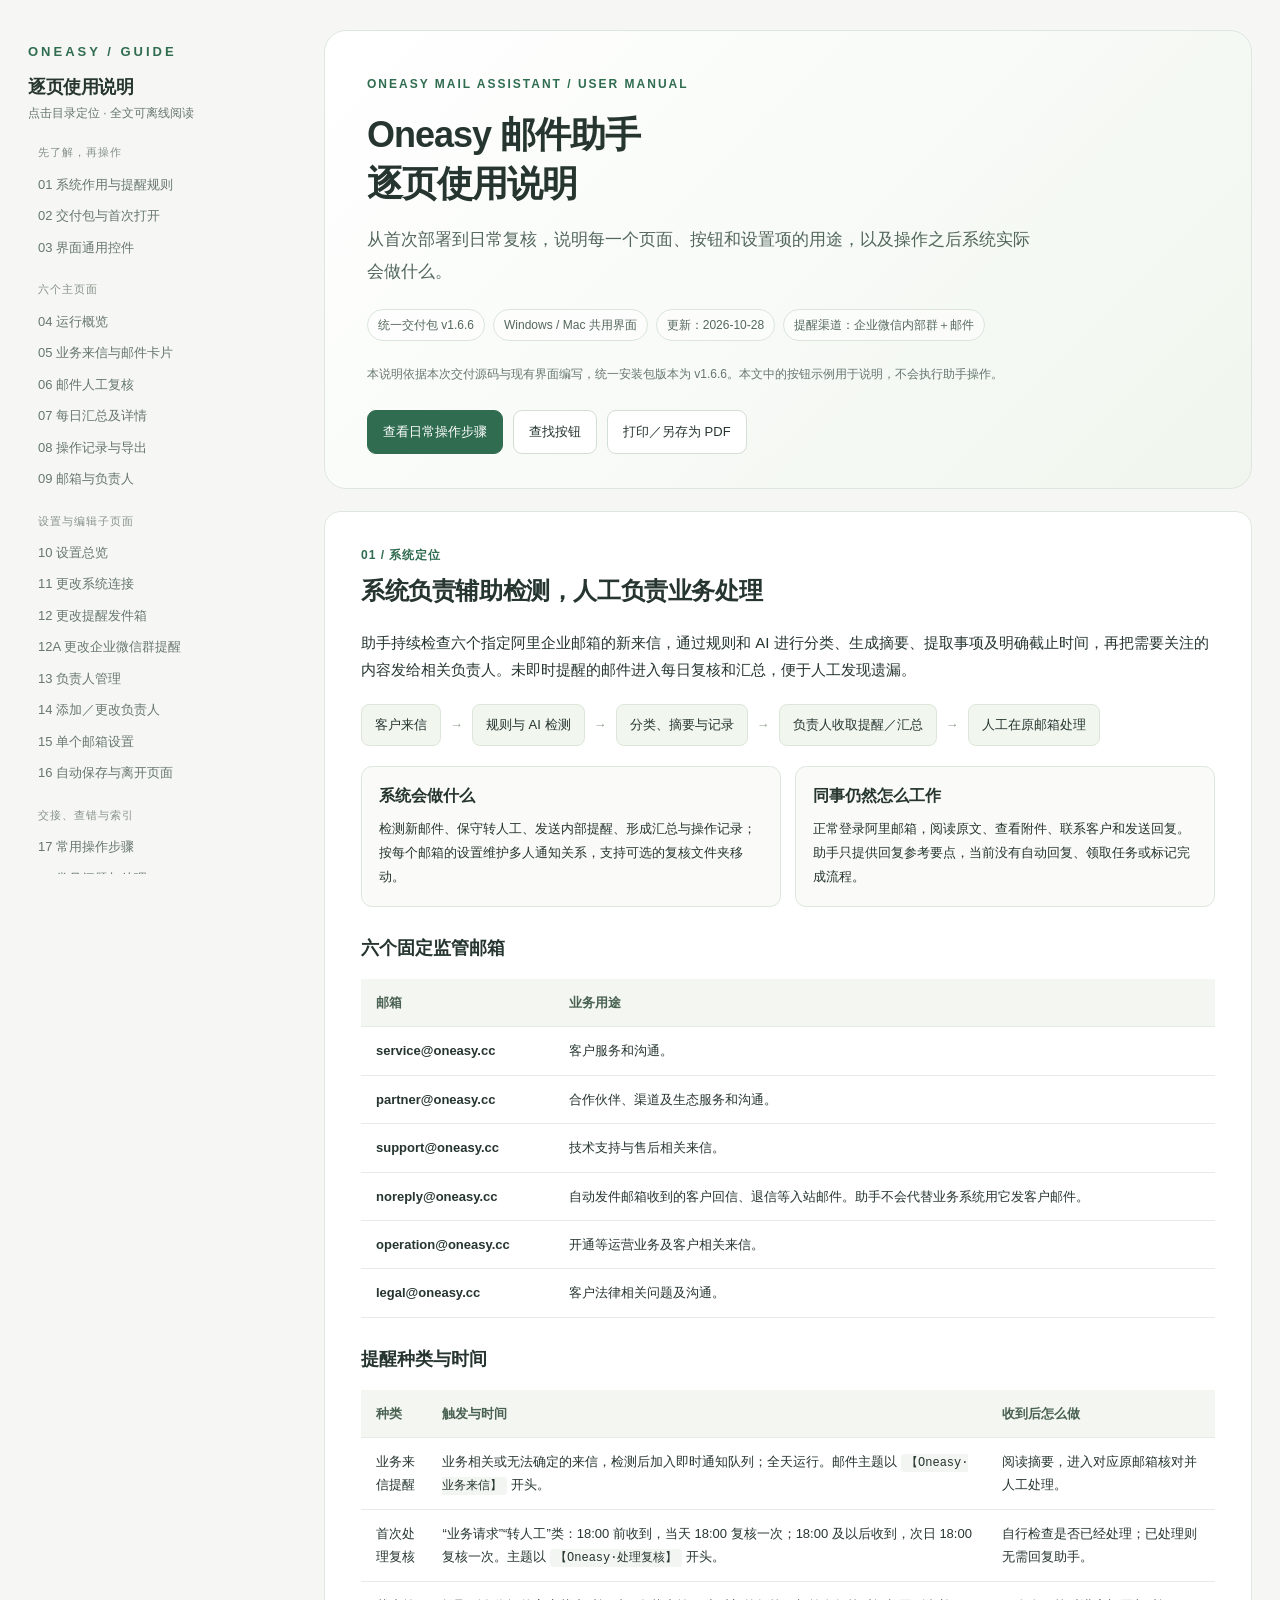
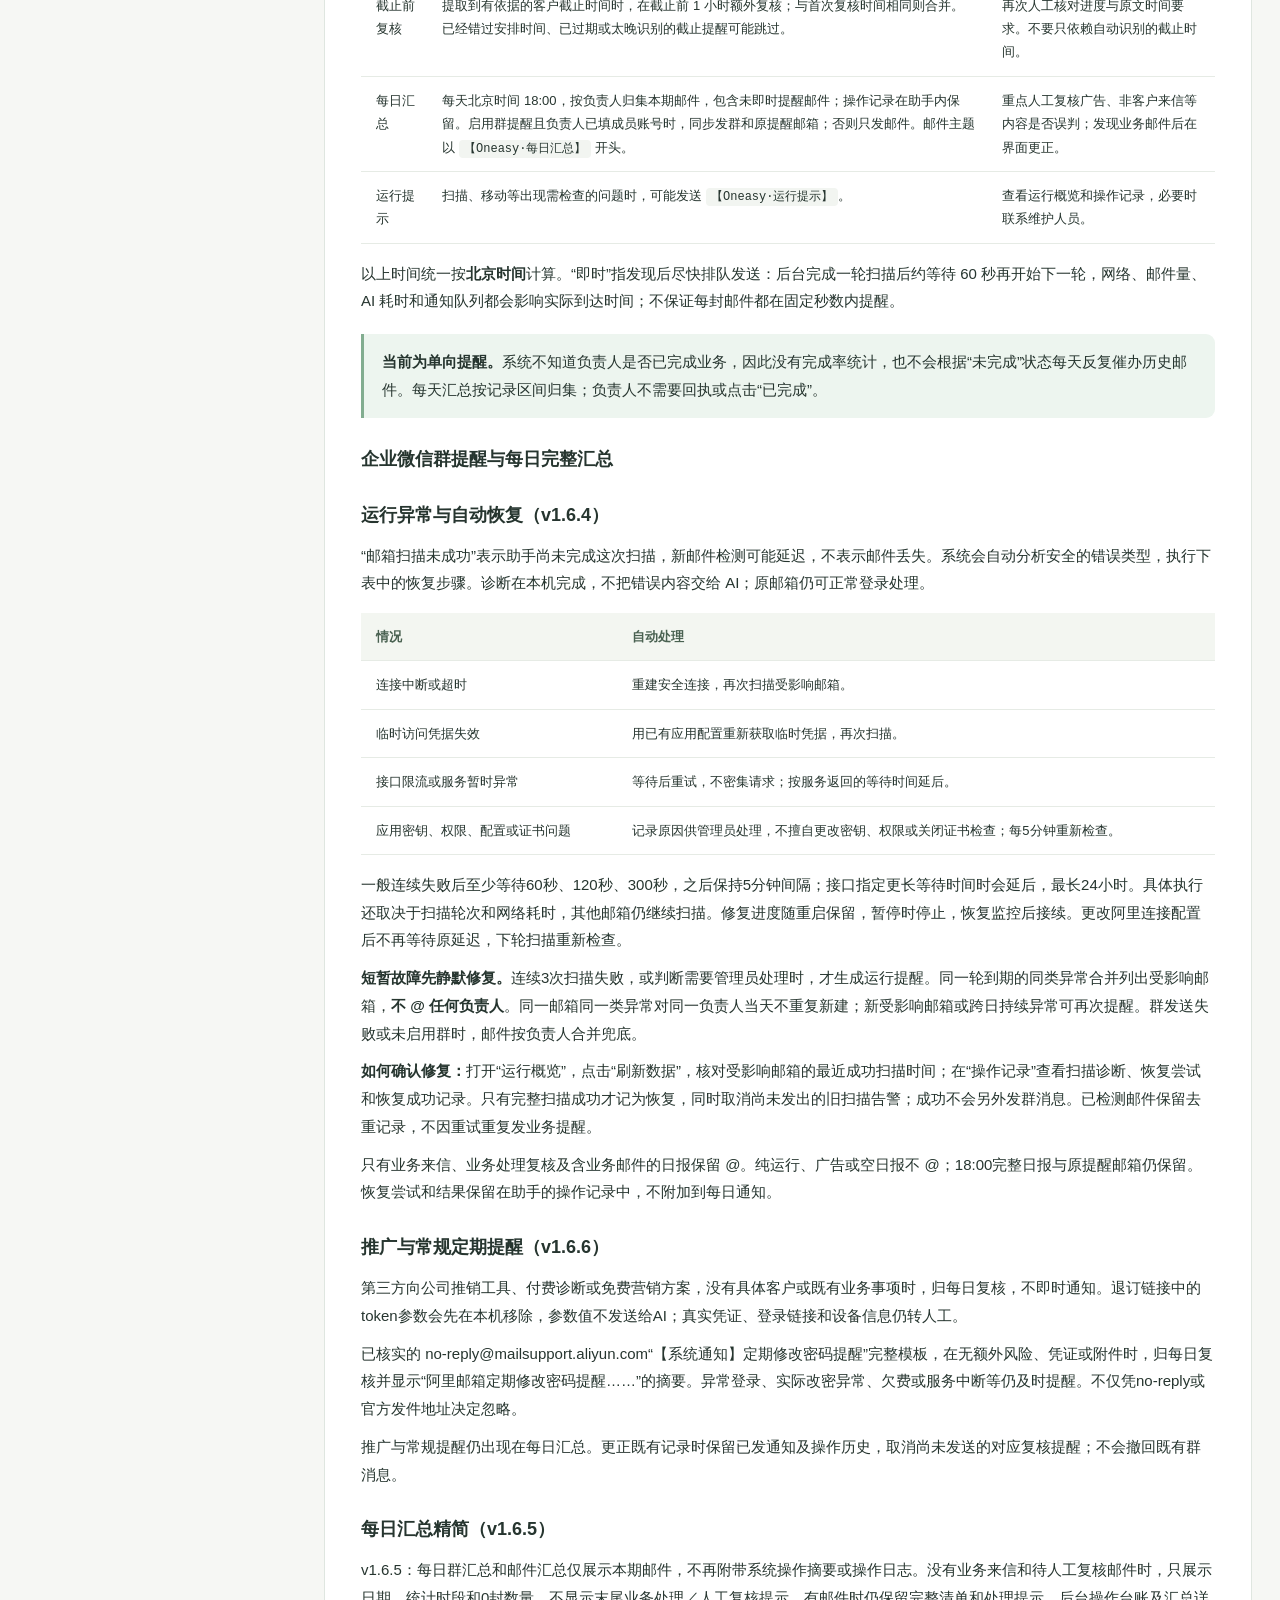
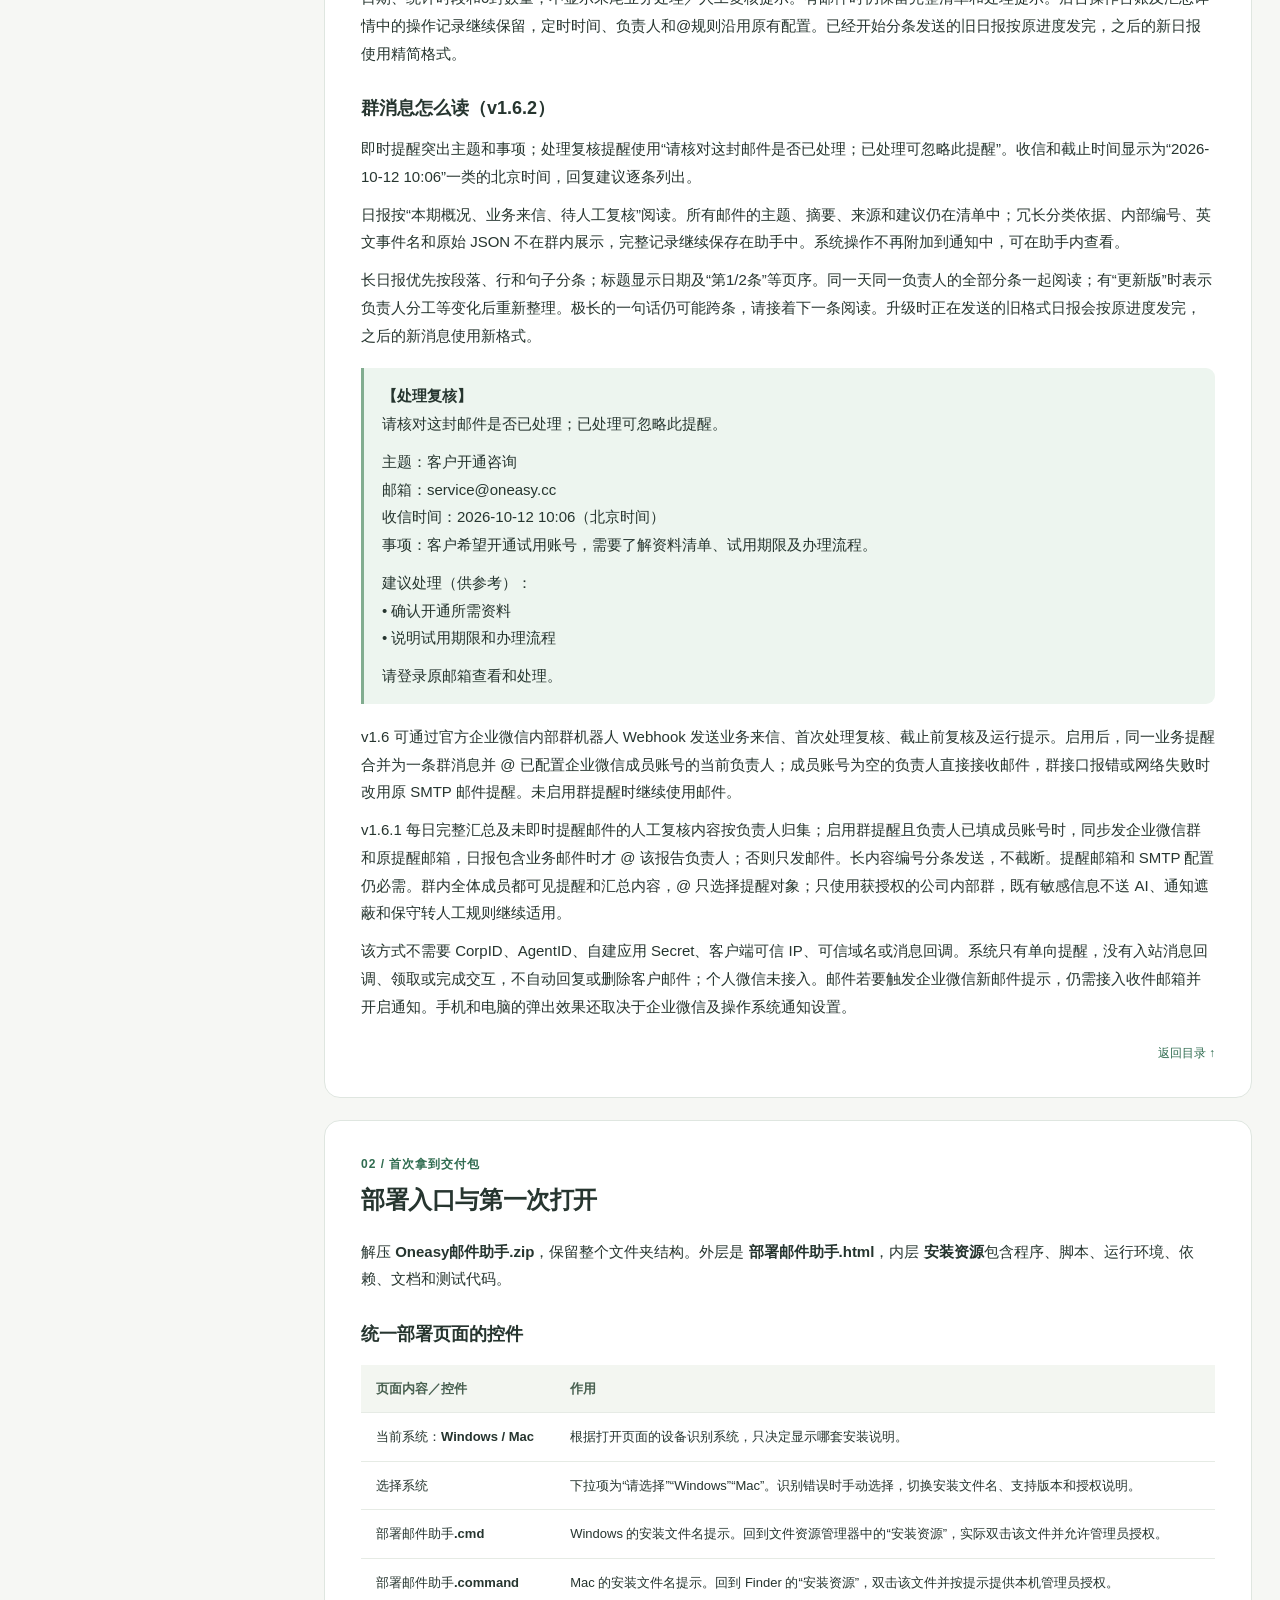
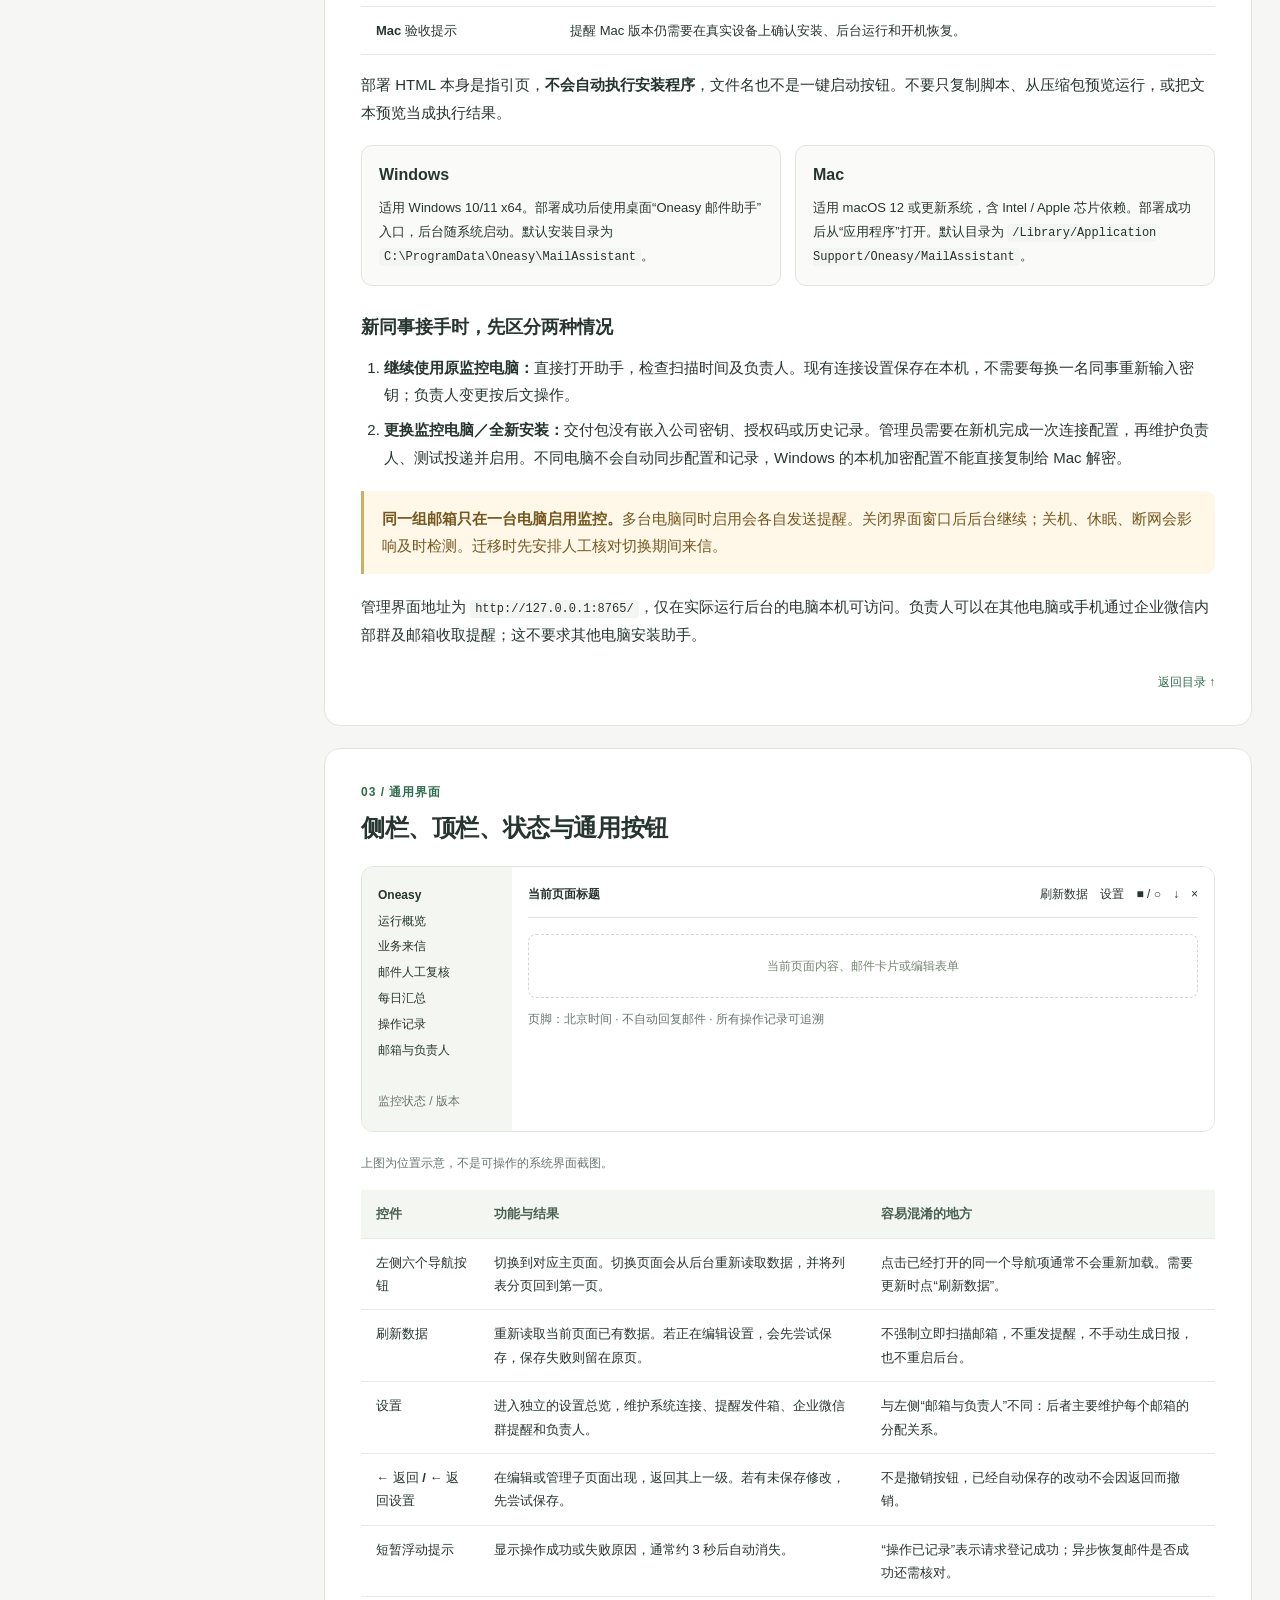
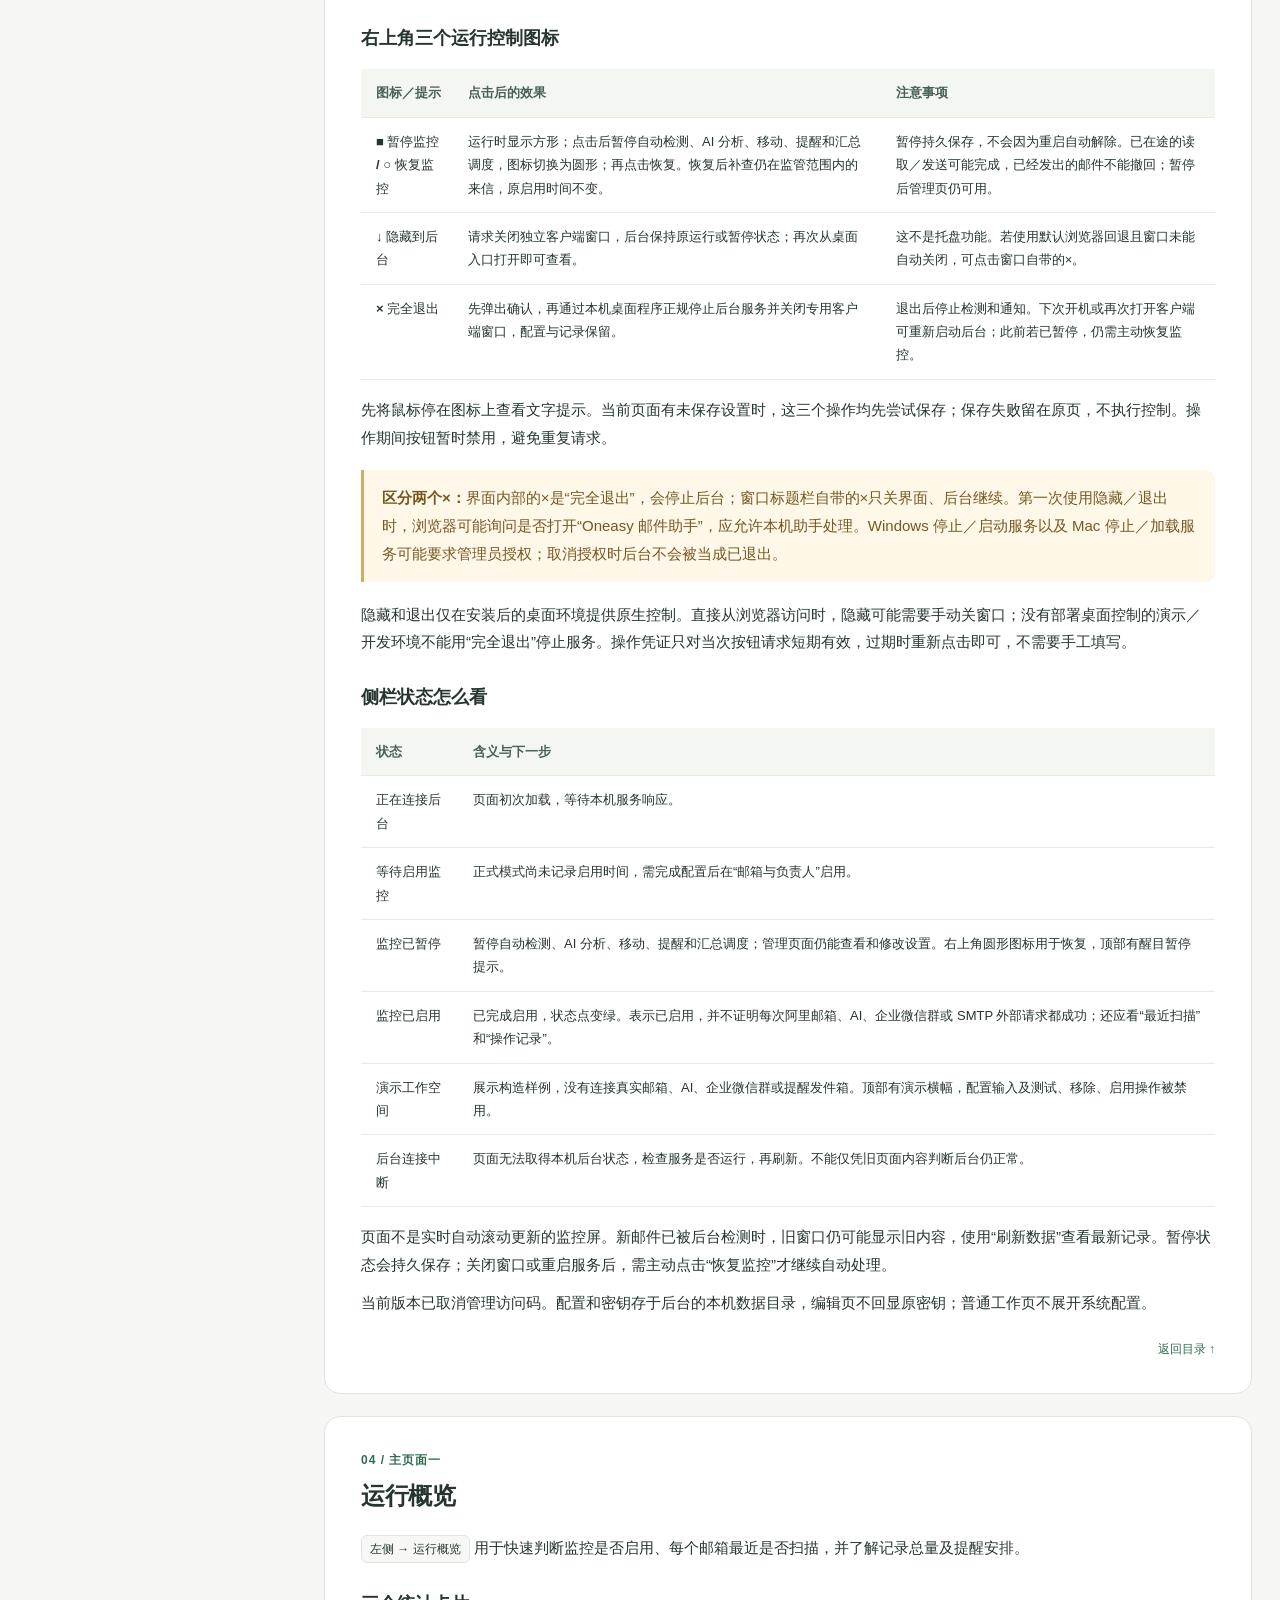
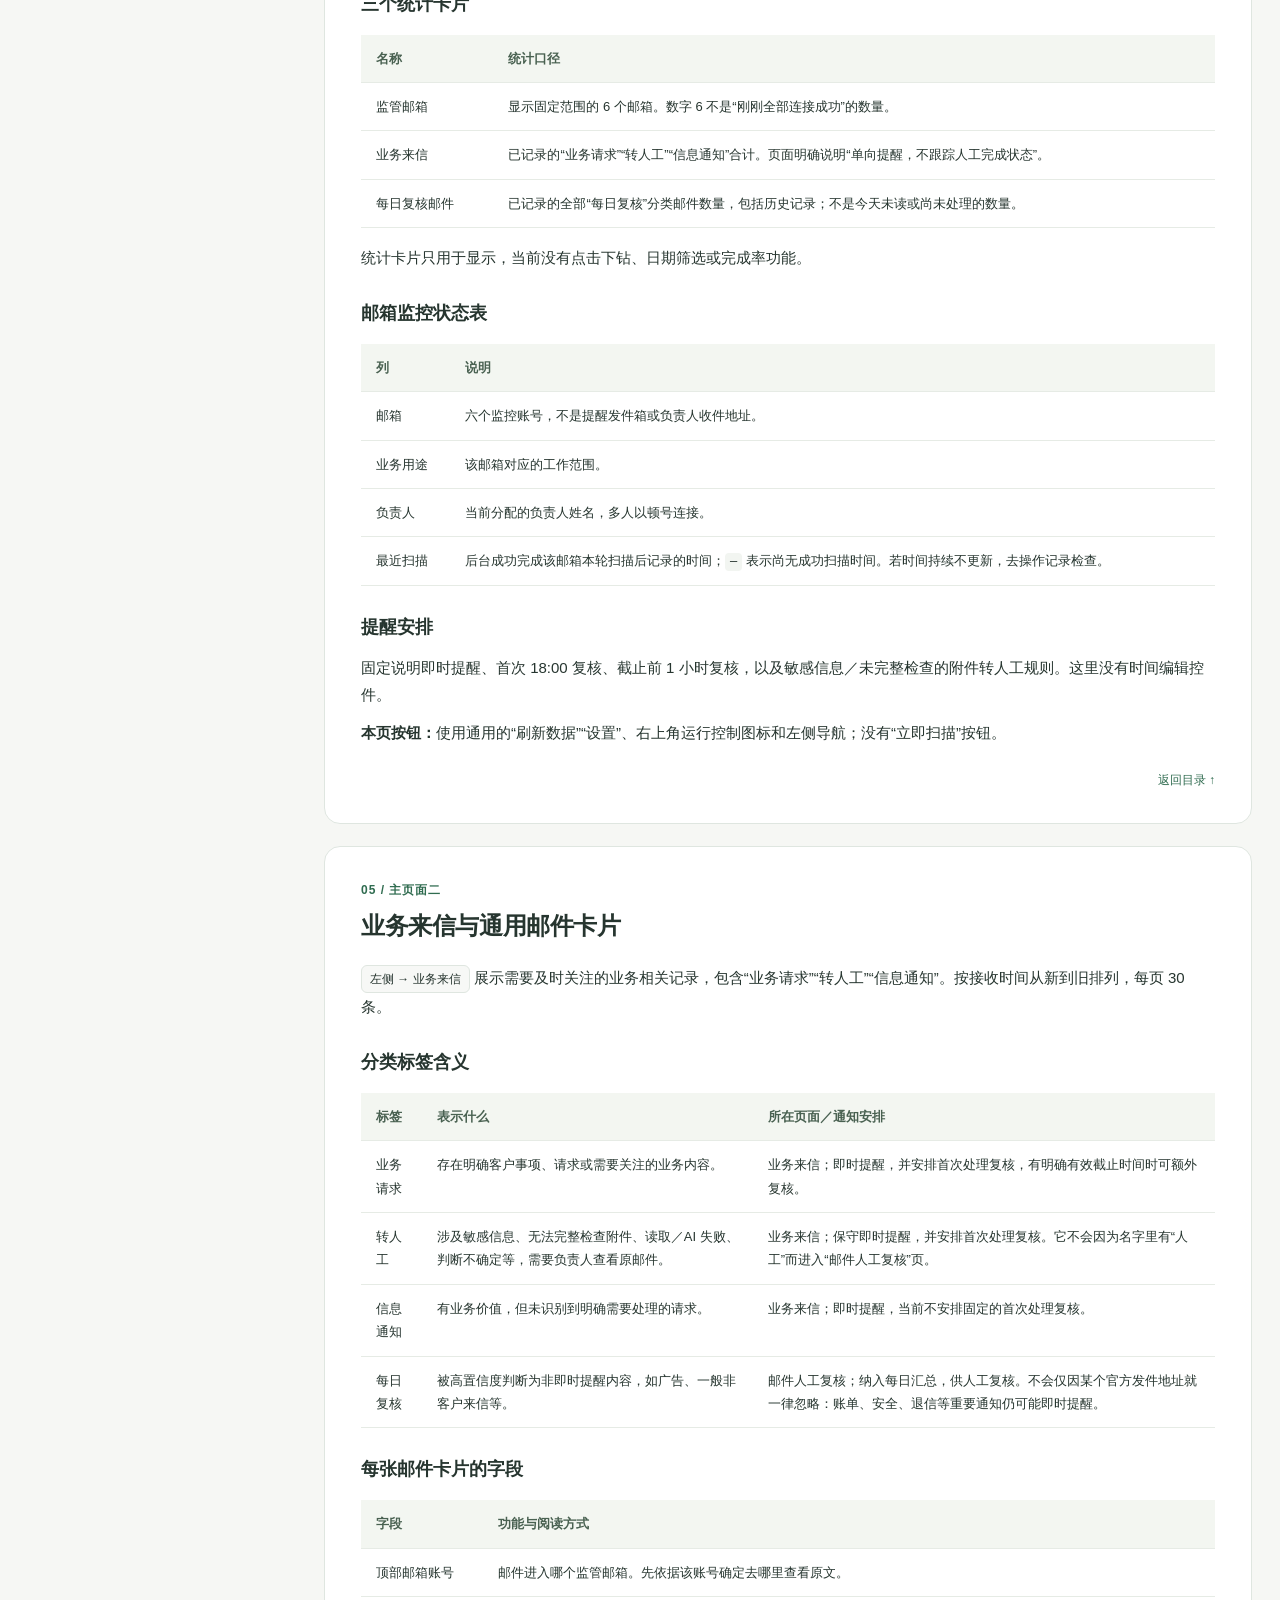
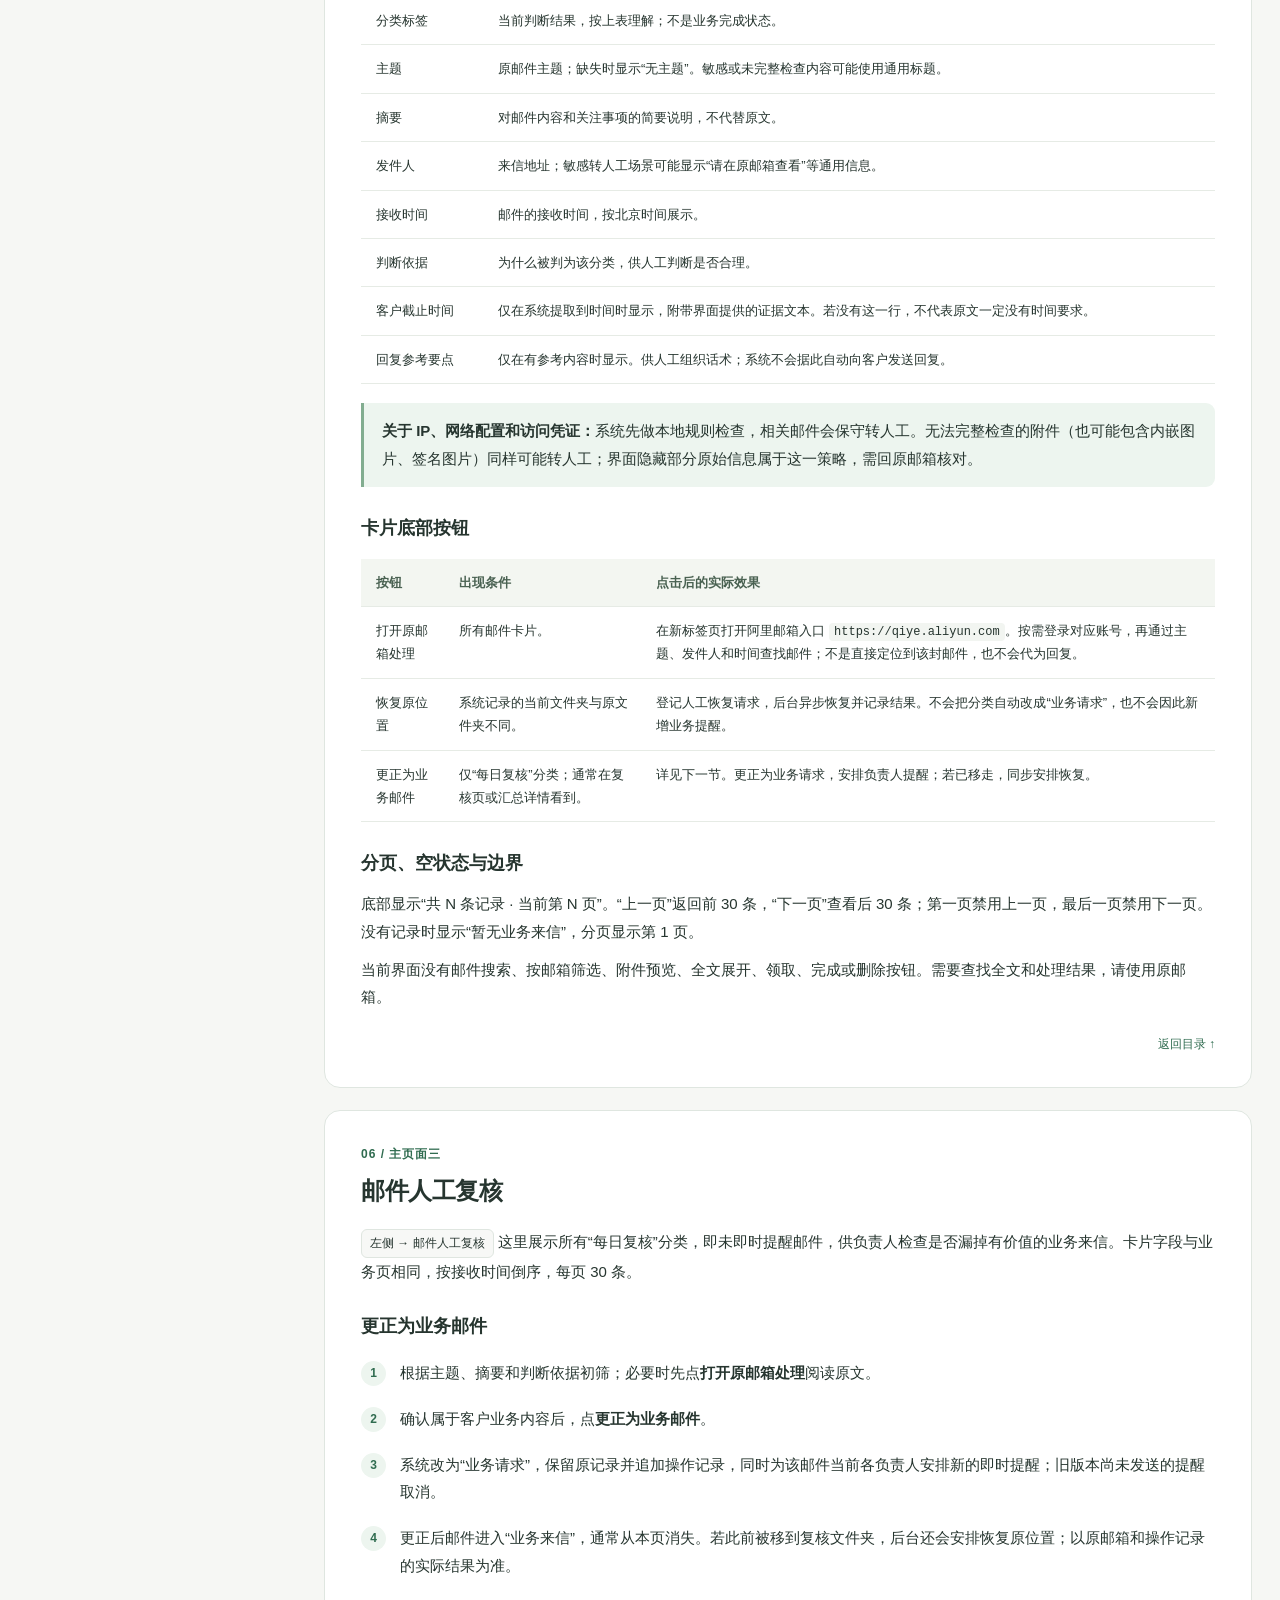
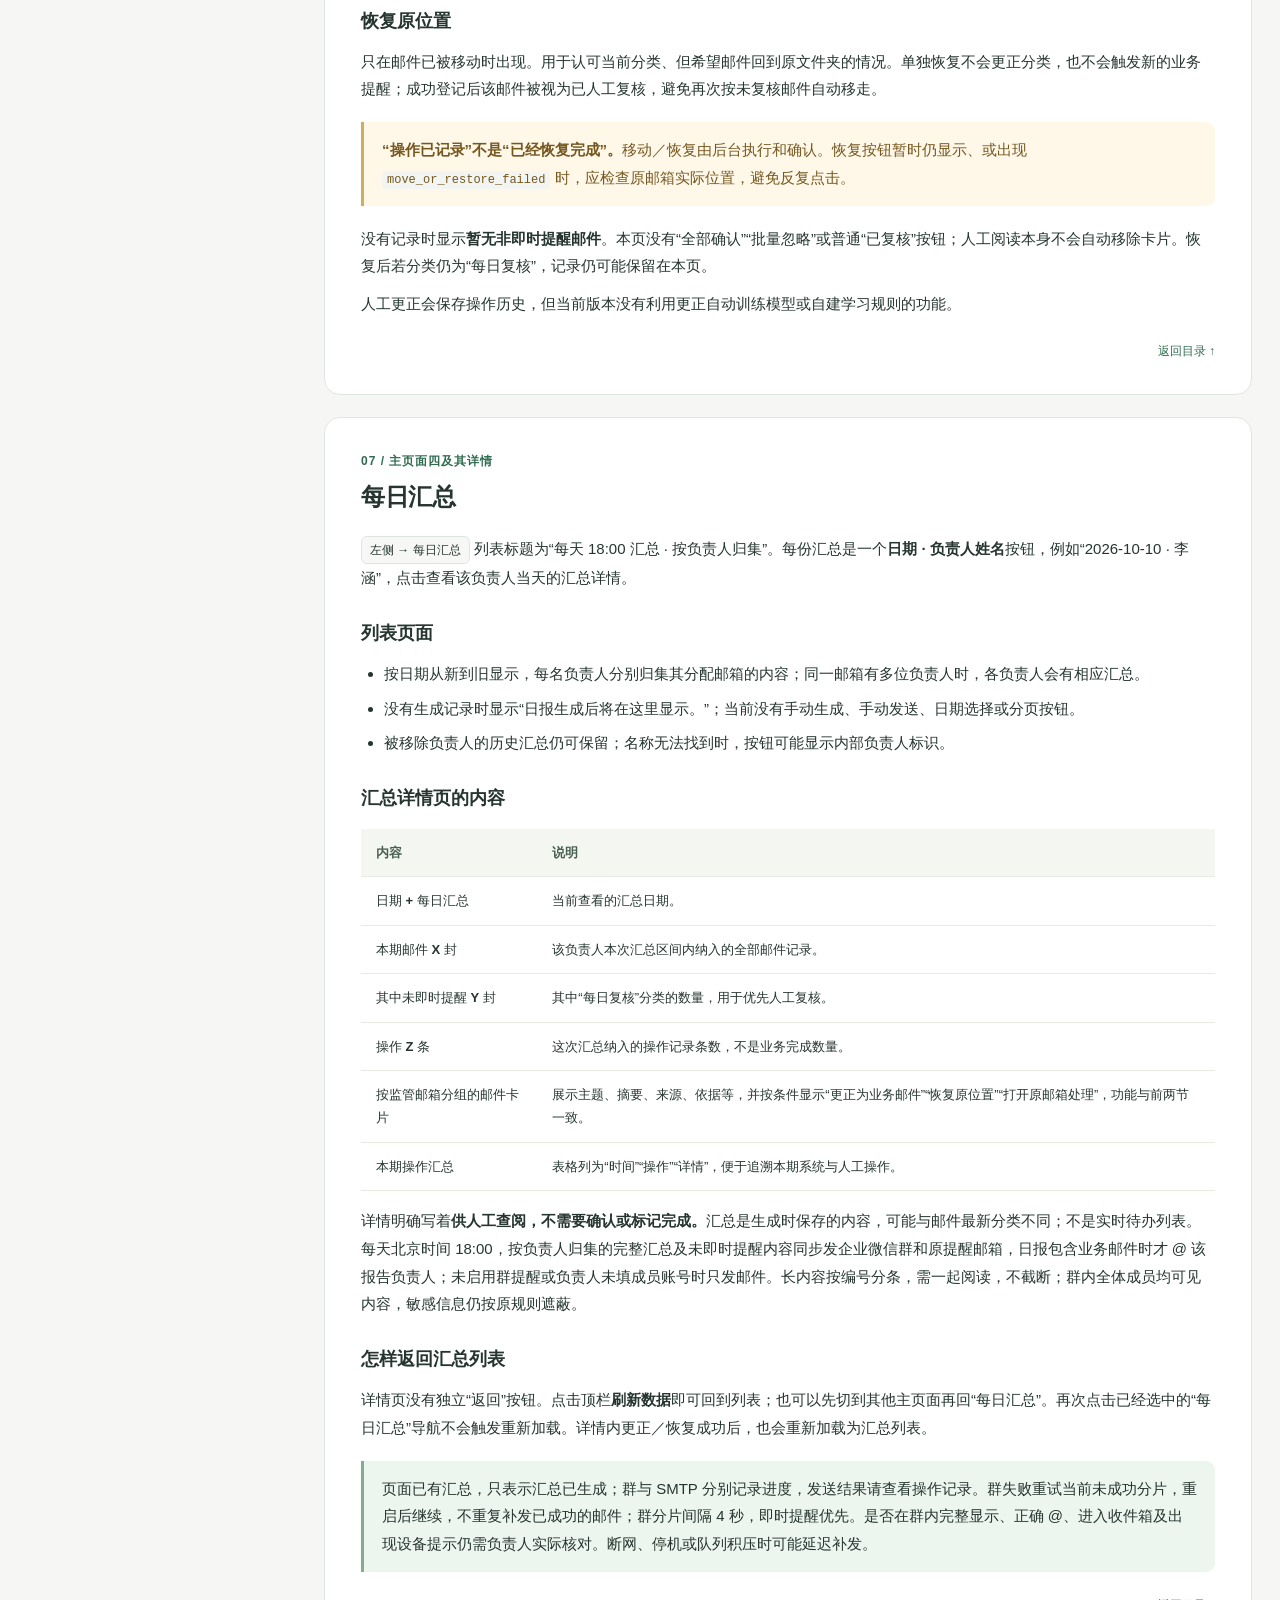
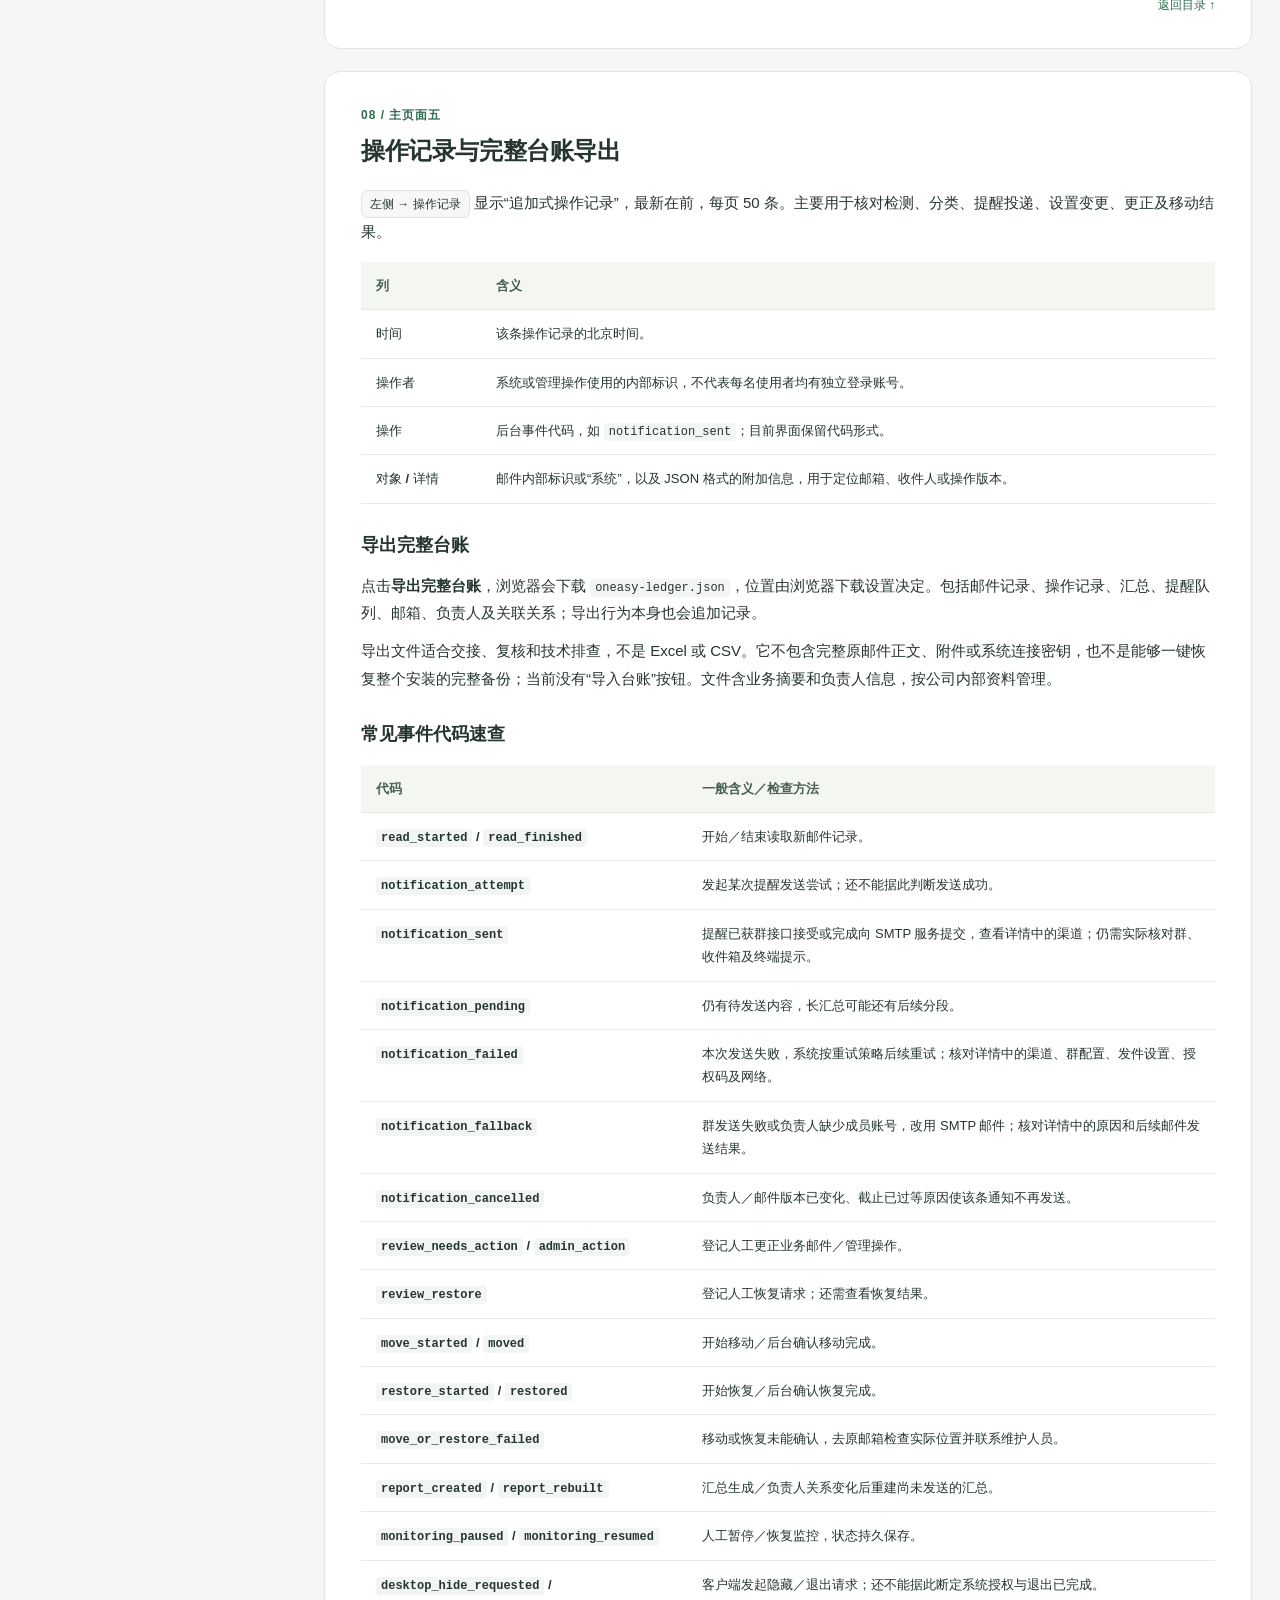
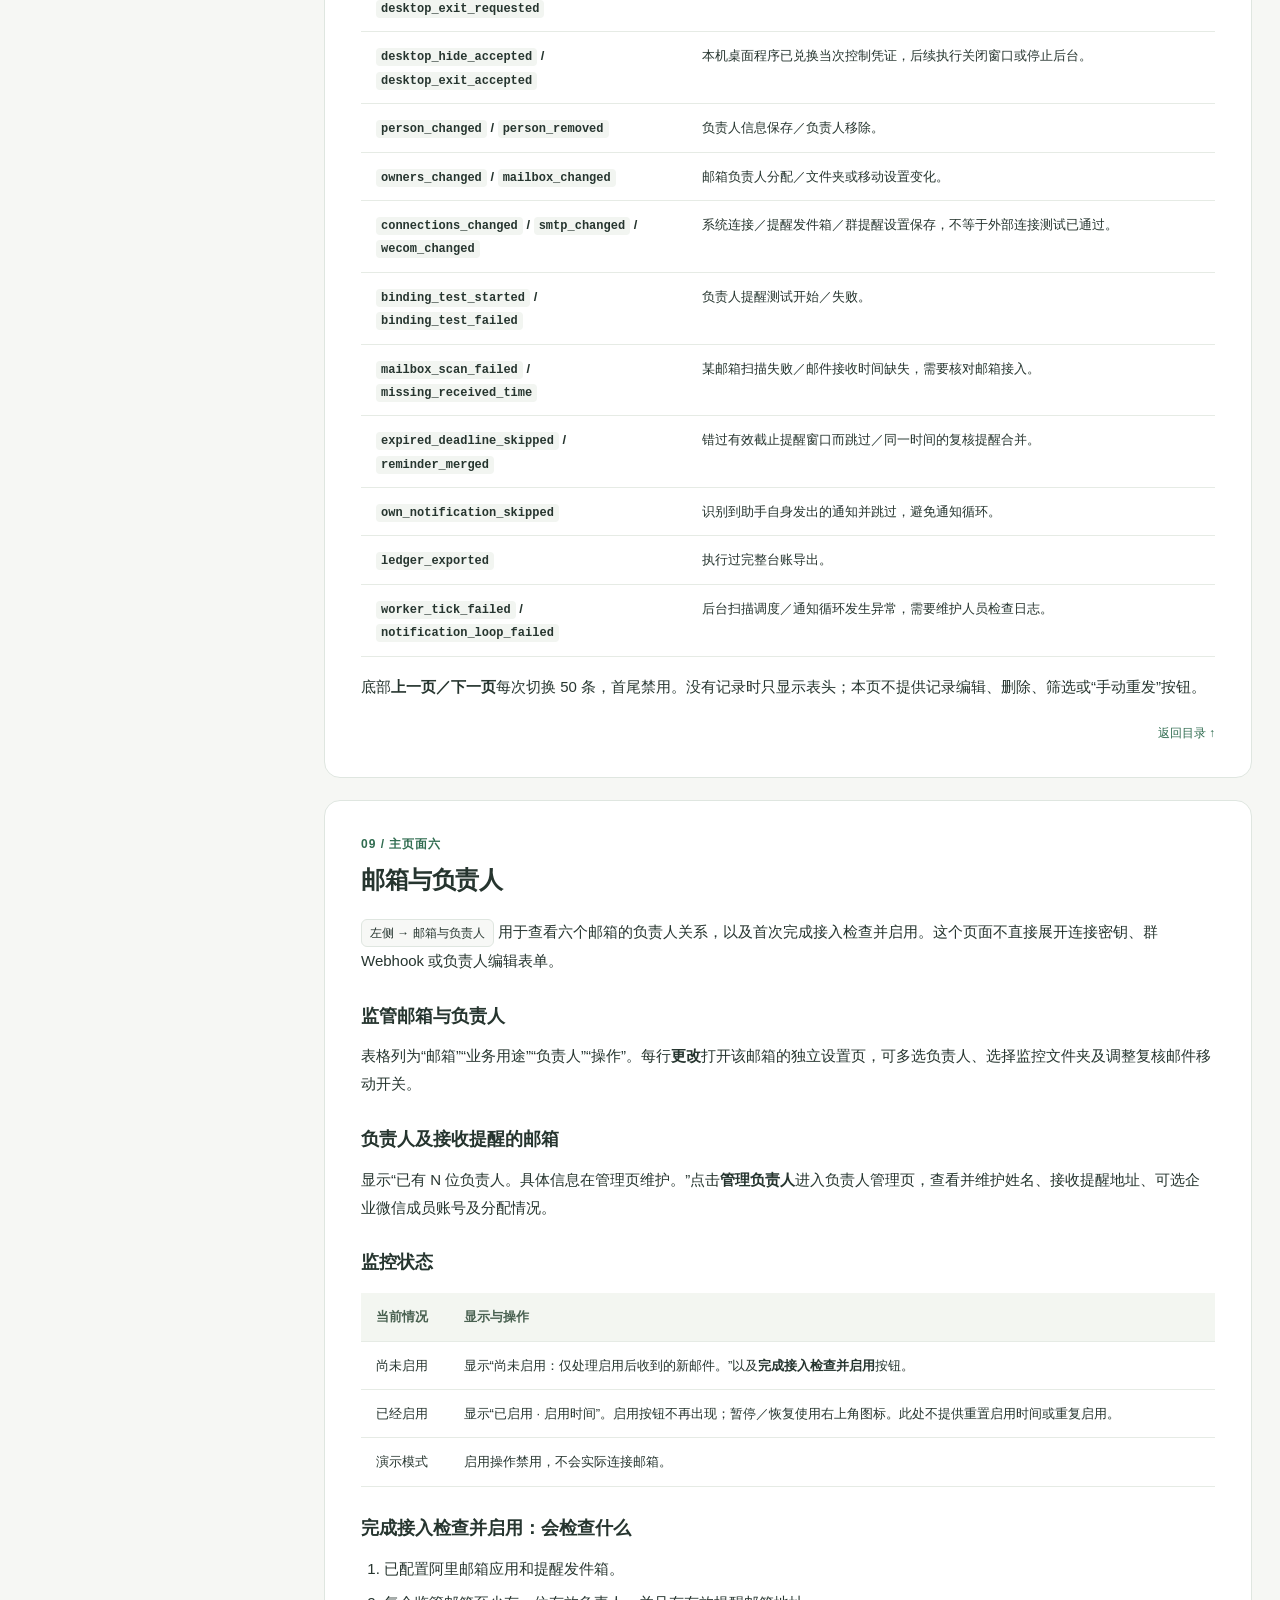
==== docs/详细使用说明.html @ f4f093fe "Reduce marketing false positives and digest periodic account reminders" ====
<!doctype html>
<html lang="zh-CN">
<head>
  <meta charset="utf-8">
  <meta name="viewport" content="width=device-width,initial-scale=1">
  <meta name="color-scheme" content="light">
  <title>Oneasy 邮件助手｜逐页使用说明</title>
  <style>
    :root{--ink:#26352f;--muted:#67766f;--line:#dfe6e0;--paper:#fff;--canvas:#f6f7f4;--green:#306c50;--green-bg:#edf5ef;--amber:#906415;--amber-bg:#fff7e7;--radius:16px}
    *{box-sizing:border-box}html{scroll-behavior:smooth;scroll-padding-top:28px}body{margin:0;background:var(--canvas);color:var(--ink);font-family:-apple-system,BlinkMacSystemFont,"Segoe UI","Microsoft YaHei",sans-serif;line-height:1.85;font-size:15px}a{color:var(--green);text-underline-offset:3px}button{font:inherit;cursor:pointer}a:focus-visible,button:focus-visible{outline:3px solid #a1c3ae;outline-offset:4px}
    .layout{display:grid;grid-template-columns:258px minmax(0,1040px);max-width:1380px;margin:auto;gap:38px;padding:30px 28px 80px}.toc{position:sticky;top:28px;align-self:start;max-height:calc(100vh - 56px);overflow:auto;padding:10px 12px 24px 0}.brand{font-size:13px;font-weight:750;letter-spacing:3px;color:var(--green)}.toc h2{font-size:18px;margin:10px 0 2px}.toc p{font-size:12px;margin:0 0 18px;color:var(--muted)}.toc a{display:block;text-decoration:none;color:var(--muted);padding:6px 10px;border-radius:7px;font-size:13px;line-height:1.5}.toc a:hover{background:var(--green-bg);color:var(--green)}.toc .group{display:block;font-size:11px;letter-spacing:1px;color:#879189;margin:16px 10px 6px}.document{min-width:0}.cover{padding:42px 42px 34px;background:linear-gradient(135deg,#fff 0%,#f0f6ee 100%);border:1px solid var(--line);border-radius:22px}.eyebrow{font-size:12px;font-weight:700;letter-spacing:2px;color:var(--green)}h1{font-size:36px;line-height:1.35;letter-spacing:-1px;margin:16px 0}h2{font-size:24px;line-height:1.45;margin:0 0 20px;letter-spacing:-.4px}h3{font-size:18px;line-height:1.55;margin:28px 0 12px}h4{font-size:15px;margin:20px 0 8px}.lead{font-size:17px;color:#52665a;max-width:670px}.meta{display:flex;flex-wrap:wrap;gap:8px;margin:22px 0}.tag{display:inline-block;background:#fff9;border:1px solid #dbe5dc;padding:4px 10px;border-radius:20px;font-size:12px;color:#53675b}.actions{display:flex;flex-wrap:wrap;gap:10px;margin-top:24px}.actions a,.actions button{display:inline-block;border:1px solid #d3ded4;background:#fff;padding:9px 15px;border-radius:9px;text-decoration:none;color:var(--ink);font-size:13px}.actions .primary{background:var(--green);color:#fff;border-color:var(--green)}.section{background:var(--paper);border:1px solid var(--line);border-radius:var(--radius);padding:32px 36px;margin-top:22px;scroll-margin-top:25px}.section-num{font-size:12px;color:var(--green);font-weight:700;letter-spacing:1px;margin-bottom:8px}p{margin:10px 0}ul,ol{padding-left:23px;margin:12px 0}li{margin:7px 0}li>p{margin:6px 0}.muted,.caption{color:var(--muted)}.caption{font-size:12px}.callout{border-left:3px solid #82ad90;background:var(--green-bg);border-radius:0 9px 9px 0;padding:14px 18px;margin:19px 0}.callout.warn{border-color:#d0ad60;background:var(--amber-bg);color:#755820}.callout p:first-child{margin-top:0}.callout p:last-child{margin-bottom:0}.path{display:inline-block;border:1px solid var(--line);background:#f7f8f6;border-radius:6px;padding:2px 8px;font-size:12px;overflow-wrap:anywhere}code{font-family:Consolas,monospace;font-size:12px;line-height:1.7;background:#f2f5f1;border-radius:4px;padding:2px 5px;overflow-wrap:anywhere}.table-wrap{overflow-x:auto;margin:16px 0}table{width:100%;border-collapse:collapse;text-align:left;font-size:13px;line-height:1.8}th{font-weight:650;background:#f3f6f1;color:#496151}th,td{border-bottom:1px solid #e6ebe5;padding:12px 13px;vertical-align:top}th:first-child,td:first-child{padding-left:15px}td:first-child{font-weight:550}td{overflow-wrap:anywhere}table.wide{min-width:660px}.key{font-weight:650;color:#234e3b}.demo-button{display:inline-block;border:1px solid #d6dfd5;background:#fff;padding:1px 8px;border-radius:5px;font-size:12px;white-space:nowrap;color:#36563f}.grid{display:grid;grid-template-columns:repeat(2,minmax(0,1fr));gap:14px;margin:18px 0}.mini{border:1px solid var(--line);border-radius:11px;padding:17px;background:#fafbf9}.mini h3{margin:0 0 8px;font-size:16px}.mini p{font-size:13px;margin:0}.flow{display:flex;flex-wrap:wrap;align-items:center;gap:9px;margin:20px 0;font-size:13px}.flow span{padding:8px 13px;background:#f1f6ef;border:1px solid #dce7d9;border-radius:8px}.flow b{font-weight:400;color:#90a18e}.ui-map{display:grid;grid-template-columns:150px 1fr;border:1px solid var(--line);border-radius:12px;overflow:hidden;margin:20px 0;font-size:12px}.ui-map aside{background:#f4f6f1;padding:16px;line-height:2.15}.ui-map .mock-main{padding:16px;background:#fff}.mock-header{display:flex;justify-content:space-between;gap:10px;border-bottom:1px solid var(--line);padding-bottom:12px;margin-bottom:16px}.mock-box{border:1px dashed #cfdacf;border-radius:8px;padding:20px;color:#768574;text-align:center}.steps{counter-reset:step;list-style:none;padding:0}.steps>li{position:relative;padding-left:39px;margin:18px 0}.steps>li:before{counter-increment:step;content:counter(step);position:absolute;left:0;top:2px;width:25px;height:25px;border-radius:50%;background:var(--green-bg);color:var(--green);text-align:center;line-height:25px;font-size:12px;font-weight:650}.faq{border-top:1px solid var(--line);padding:16px 0}.faq h3{font-size:16px;margin:0 0 7px}.faq p{font-size:14px}.back{display:block;text-align:right;font-size:12px;margin-top:22px;text-decoration:none}.end{font-size:12px;color:var(--muted);padding:25px 10px;text-align:center}.coverage td:first-child{white-space:nowrap}mark{background:#eaf3e8;color:inherit;padding:1px 4px;border-radius:3px}
    @media(max-width:1050px){.layout{grid-template-columns:210px minmax(0,1fr);gap:22px;padding:22px 20px 60px}.section{padding:27px}.cover{padding:32px}h1{font-size:31px}}
    @media(max-width:760px){html{scroll-behavior:auto}.layout{display:block;padding:16px 14px 45px}.toc{position:static;max-height:none;border:1px solid var(--line);padding:18px;background:#fff;border-radius:14px;margin-bottom:16px}.toc nav{display:grid;grid-template-columns:repeat(2,minmax(0,1fr));gap:2px 6px}.toc .group{grid-column:1/-1;margin:10px 8px 3px}.toc a{font-size:12px;padding:6px 8px}.toc h2{margin-top:6px}.toc p{margin-bottom:8px}.cover,.section{padding:24px 20px}h1{font-size:29px}h2{font-size:21px}.lead{font-size:15px}.grid{grid-template-columns:1fr}.ui-map{grid-template-columns:115px 1fr}.ui-map aside,.ui-map .mock-main{padding:12px}.mock-header{flex-direction:column}.section{margin-top:16px}.table-wrap{margin-left:-4px;margin-right:-4px}}
    @media print{@page{size:A4;margin:15mm 14mm}html{scroll-behavior:auto}body{background:#fff;color:#222;font-size:10pt;line-height:1.65}.layout{display:block;padding:0;max-width:none}.toc,.actions,.back{display:none!important}.cover{background:#fff;border:0;border-bottom:2px solid #456c52;border-radius:0;padding:0 0 22px;margin-bottom:22px}.section{padding:0;border:0;border-radius:0;margin:24px 0}h1{font-size:25pt}h2{font-size:17pt;break-after:avoid}h3,h4{break-after:avoid}p,li{orphans:3;widows:3}table{font-size:9pt}thead{display:table-header-group}tr,.mini,.callout,.flow,.ui-map{break-inside:avoid}.table-wrap{overflow:visible}table.wide{min-width:0}.tag{border:1px solid #ddd}.callout{background:#f6f7f5!important;print-color-adjust:exact}.callout.warn{background:#faf7f0!important}.grid{gap:10px}.section-num{margin-top:12px}.end{text-align:left}a{color:inherit;text-decoration:none}}
  </style>
</head>
<body>
<div class="layout" id="top">
  <aside class="toc" aria-label="说明书目录">
    <div class="brand">ONEASY / GUIDE</div>
    <h2>逐页使用说明</h2>
    <p>点击目录定位 · 全文可离线阅读</p>
    <nav>
      <span class="group">先了解，再操作</span>
      <a href="#scope">01 系统作用与提醒规则</a>
      <a href="#install">02 交付包与首次打开</a>
      <a href="#global">03 界面通用控件</a>
      <span class="group">六个主页面</span>
      <a href="#overview">04 运行概览</a>
      <a href="#business">05 业务来信与邮件卡片</a>
      <a href="#review">06 邮件人工复核</a>
      <a href="#reports">07 每日汇总及详情</a>
      <a href="#audit">08 操作记录与导出</a>
      <a href="#mailboxes">09 邮箱与负责人</a>
      <span class="group">设置与编辑子页面</span>
      <a href="#configuration">10 设置总览</a>
      <a href="#connections">11 更改系统连接</a>
      <a href="#smtp">12 更改提醒发件箱</a>
      <a href="#wecom">12A 更改企业微信群提醒</a>
      <a href="#people">13 负责人管理</a>
      <a href="#person">14 添加／更改负责人</a>
      <a href="#mailbox-editor">15 单个邮箱设置</a>
      <a href="#autosave">16 自动保存与离开页面</a>
      <span class="group">交接、查错与索引</span>
      <a href="#workflows">17 常用操作步骤</a>
      <a href="#troubleshooting">18 常见问题与处理</a>
      <a href="#acceptance">19 验收范围与维护位置</a>
      <a href="#button-index">20 全部按钮速查</a>
    </nav>
  </aside>
  <main class="document">
    <header class="cover">
      <div class="eyebrow">ONEASY MAIL ASSISTANT / USER MANUAL</div>
      <h1>Oneasy 邮件助手<br>逐页使用说明</h1>
      <p class="lead">从首次部署到日常复核，说明每一个页面、按钮和设置项的用途，以及操作之后系统实际会做什么。</p>
      <div class="meta"><span class="tag">统一交付包 v1.6.6</span><span class="tag">Windows / Mac 共用界面</span><span class="tag">更新：2026-10-28</span><span class="tag">提醒渠道：企业微信内部群＋邮件</span></div>
      <p class="caption">本说明依据本次交付源码与现有界面编写，统一安装包版本为 v1.6.6。本文中的按钮示例用于说明，不会执行助手操作。</p>
      <div class="actions"><a class="primary" href="#workflows">查看日常操作步骤</a><a href="#button-index">查找按钮</a><button type="button" id="print-manual">打印／另存为 PDF</button></div>
    </header>

    <section class="section" id="scope">
      <div class="section-num">01 / 系统定位</div><h2>系统负责辅助检测，人工负责业务处理</h2>
      <p>助手持续检查六个指定阿里企业邮箱的新来信，通过规则和 AI 进行分类、生成摘要、提取事项及明确截止时间，再把需要关注的内容发给相关负责人。未即时提醒的邮件进入每日复核和汇总，便于人工发现遗漏。</p>
      <div class="flow" aria-label="处理流程"><span>客户来信</span><b>→</b><span>规则与 AI 检测</span><b>→</b><span>分类、摘要与记录</span><b>→</b><span>负责人收取提醒／汇总</span><b>→</b><span>人工在原邮箱处理</span></div>
      <div class="grid"><div class="mini"><h3>系统会做什么</h3><p>检测新邮件、保守转人工、发送内部提醒、形成汇总与操作记录；按每个邮箱的设置维护多人通知关系，支持可选的复核文件夹移动。</p></div><div class="mini"><h3>同事仍然怎么工作</h3><p>正常登录阿里邮箱，阅读原文、查看附件、联系客户和发送回复。助手只提供回复参考要点，当前没有自动回复、领取任务或标记完成流程。</p></div></div>
      <h3>六个固定监管邮箱</h3>
      <div class="table-wrap"><table><thead><tr><th>邮箱</th><th>业务用途</th></tr></thead><tbody>
        <tr><td>service@oneasy.cc</td><td>客户服务和沟通。</td></tr><tr><td>partner@oneasy.cc</td><td>合作伙伴、渠道及生态服务和沟通。</td></tr><tr><td>support@oneasy.cc</td><td>技术支持与售后相关来信。</td></tr><tr><td>noreply@oneasy.cc</td><td>自动发件邮箱收到的客户回信、退信等入站邮件。助手不会代替业务系统用它发客户邮件。</td></tr><tr><td>operation@oneasy.cc</td><td>开通等运营业务及客户相关来信。</td></tr><tr><td>legal@oneasy.cc</td><td>客户法律相关问题及沟通。</td></tr>
      </tbody></table></div>
      <h3>提醒种类与时间</h3>
      <div class="table-wrap"><table class="wide"><thead><tr><th>种类</th><th>触发与时间</th><th>收到后怎么做</th></tr></thead><tbody>
        <tr><td>业务来信提醒</td><td>业务相关或无法确定的来信，检测后加入即时通知队列；全天运行。邮件主题以 <code>【Oneasy·业务来信】</code> 开头。</td><td>阅读摘要，进入对应原邮箱核对并人工处理。</td></tr>
        <tr><td>首次处理复核</td><td>“业务请求”“转人工”类：18:00 前收到，当天 18:00 复核一次；18:00 及以后收到，次日 18:00 复核一次。主题以 <code>【Oneasy·处理复核】</code> 开头。</td><td>自行检查是否已经处理；已处理则无需回复助手。</td></tr>
        <tr><td>截止前复核</td><td>提取到有依据的客户截止时间时，在截止前 1 小时额外复核；与首次复核时间相同则合并。已经错过安排时间、已过期或太晚识别的截止提醒可能跳过。</td><td>再次人工核对进度与原文时间要求。不要只依赖自动识别的截止时间。</td></tr>
        <tr><td>每日汇总</td><td>每天北京时间 18:00，按负责人归集本期邮件，包含未即时提醒邮件；操作记录在助手内保留。启用群提醒且负责人已填成员账号时，同步发群和原提醒邮箱；否则只发邮件。邮件主题以 <code>【Oneasy·每日汇总】</code> 开头。</td><td>重点人工复核广告、非客户来信等内容是否误判；发现业务邮件后在界面更正。</td></tr>
        <tr><td>运行提示</td><td>扫描、移动等出现需检查的问题时，可能发送 <code>【Oneasy·运行提示】</code>。</td><td>查看运行概览和操作记录，必要时联系维护人员。</td></tr>
      </tbody></table></div>
      <p>以上时间统一按<strong>北京时间</strong>计算。“即时”指发现后尽快排队发送：后台完成一轮扫描后约等待 60 秒再开始下一轮，网络、邮件量、AI 耗时和通知队列都会影响实际到达时间；不保证每封邮件都在固定秒数内提醒。</p>
      <div class="callout"><p><strong>当前为单向提醒。</strong>系统不知道负责人是否已完成业务，因此没有完成率统计，也不会根据“未完成”状态每天反复催办历史邮件。每天汇总按记录区间归集；负责人不需要回执或点击“已完成”。</p></div>
      <h3>企业微信群提醒与每日完整汇总</h3>
      <h3 id="system-alerts">运行异常与自动恢复（v1.6.4）</h3>
      <p>“邮箱扫描未成功”表示助手尚未完成这次扫描，新邮件检测可能延迟，不表示邮件丢失。系统会自动分析安全的错误类型，执行下表中的恢复步骤。诊断在本机完成，不把错误内容交给 AI；原邮箱仍可正常登录处理。</p>
      <div class="table-wrap"><table><thead><tr><th>情况</th><th>自动处理</th></tr></thead><tbody>
      <tr><td>连接中断或超时</td><td>重建安全连接，再次扫描受影响邮箱。</td></tr>
      <tr><td>临时访问凭据失效</td><td>用已有应用配置重新获取临时凭据，再次扫描。</td></tr>
      <tr><td>接口限流或服务暂时异常</td><td>等待后重试，不密集请求；按服务返回的等待时间延后。</td></tr>
      <tr><td>应用密钥、权限、配置或证书问题</td><td>记录原因供管理员处理，不擅自更改密钥、权限或关闭证书检查；每5分钟重新检查。</td></tr>
      </tbody></table></div>
      <p>一般连续失败后至少等待60秒、120秒、300秒，之后保持5分钟间隔；接口指定更长等待时间时会延后，最长24小时。具体执行还取决于扫描轮次和网络耗时，其他邮箱仍继续扫描。修复进度随重启保留，暂停时停止，恢复监控后接续。更改阿里连接配置后不再等待原延迟，下轮扫描重新检查。</p>
      <p><strong>短暂故障先静默修复。</strong>连续3次扫描失败，或判断需要管理员处理时，才生成运行提醒。同一轮到期的同类异常合并列出受影响邮箱，<strong>不 @ 任何负责人</strong>。同一邮箱同一类异常对同一负责人当天不重复新建；新受影响邮箱或跨日持续异常可再次提醒。群发送失败或未启用群时，邮件按负责人合并兜底。</p>
      <p><strong>如何确认修复：</strong>打开“运行概览”，点击“刷新数据”，核对受影响邮箱的最近成功扫描时间；在“操作记录”查看扫描诊断、恢复尝试和恢复成功记录。只有完整扫描成功才记为恢复，同时取消尚未发出的旧扫描告警；成功不会另外发群消息。已检测邮件保留去重记录，不因重试重复发业务提醒。</p>
      <p>只有业务来信、业务处理复核及含业务邮件的日报保留 @。纯运行、广告或空日报不 @；18:00完整日报与原提醒邮箱仍保留。恢复尝试和结果保留在助手的操作记录中，不附加到每日通知。</p>
      <h3 id="classification-updates">推广与常规定期提醒（v1.6.6）</h3>
      <p>第三方向公司推销工具、付费诊断或免费营销方案，没有具体客户或既有业务事项时，归每日复核，不即时通知。退订链接中的token参数会先在本机移除，参数值不发送给AI；真实凭证、登录链接和设备信息仍转人工。</p>
      <p>已核实的 no-reply@mailsupport.aliyun.com“【系统通知】定期修改密码提醒”完整模板，在无额外风险、凭证或附件时，归每日复核并显示“阿里邮箱定期修改密码提醒……”的摘要。异常登录、实际改密异常、欠费或服务中断等仍及时提醒。不仅凭no-reply或官方发件地址决定忽略。</p>
      <p>推广与常规提醒仍出现在每日汇总。更正既有记录时保留已发通知及操作历史，取消尚未发送的对应复核提醒；不会撤回既有群消息。</p>
      <h3 id="daily-report-trim">每日汇总精简（v1.6.5）</h3>
      <p>v1.6.5：每日群汇总和邮件汇总仅展示本期邮件，不再附带系统操作摘要或操作日志。没有业务来信和待人工复核邮件时，只展示日期、统计时段和0封数量，不显示末尾业务处理／人工复核提示。有邮件时仍保留完整清单和处理提示。后台操作台账及汇总详情中的操作记录继续保留，定时时间、负责人和@规则沿用原有配置。已经开始分条发送的旧日报按原进度发完，之后的新日报使用精简格式。</p>
      <h3 id="group-message-format">群消息怎么读（v1.6.2）</h3>
      <p>即时提醒突出主题和事项；处理复核提醒使用“请核对这封邮件是否已处理；已处理可忽略此提醒”。收信和截止时间显示为“2026-10-12 10:06”一类的北京时间，回复建议逐条列出。</p>
      <p>日报按“本期概况、业务来信、待人工复核”阅读。所有邮件的主题、摘要、来源和建议仍在清单中；冗长分类依据、内部编号、英文事件名和原始 JSON 不在群内展示，完整记录继续保存在助手中。系统操作不再附加到通知中，可在助手内查看。</p>
      <p>长日报优先按段落、行和句子分条；标题显示日期及“第1/2条”等页序。同一天同一负责人的全部分条一起阅读；有“更新版”时表示负责人分工等变化后重新整理。极长的一句话仍可能跨条，请接着下一条阅读。升级时正在发送的旧格式日报会按原进度发完，之后的新消息使用新格式。</p>
      <div class="callout"><p><strong>【处理复核】</strong><br>请核对这封邮件是否已处理；已处理可忽略此提醒。</p><p>主题：客户开通咨询<br>邮箱：service@oneasy.cc<br>收信时间：2026-10-12 10:06（北京时间）<br>事项：客户希望开通试用账号，需要了解资料清单、试用期限及办理流程。</p><p>建议处理（供参考）：<br>• 确认开通所需资料<br>• 说明试用期限和办理流程</p><p>请登录原邮箱查看和处理。</p></div>

      <p>v1.6 可通过官方企业微信内部群机器人 Webhook 发送业务来信、首次处理复核、截止前复核及运行提示。启用后，同一业务提醒合并为一条群消息并 @ 已配置企业微信成员账号的当前负责人；成员账号为空的负责人直接接收邮件，群接口报错或网络失败时改用原 SMTP 邮件提醒。未启用群提醒时继续使用邮件。</p>
      <p>v1.6.1 每日完整汇总及未即时提醒邮件的人工复核内容按负责人归集；启用群提醒且负责人已填成员账号时，同步发企业微信群和原提醒邮箱，日报包含业务邮件时才 @ 该报告负责人；否则只发邮件。长内容编号分条发送，不截断。提醒邮箱和 SMTP 配置仍必需。群内全体成员都可见提醒和汇总内容，@ 只选择提醒对象；只使用获授权的公司内部群，既有敏感信息不送 AI、通知遮蔽和保守转人工规则继续适用。</p>
      <p>该方式不需要 CorpID、AgentID、自建应用 Secret、客户端可信 IP、可信域名或消息回调。系统只有单向提醒，没有入站消息回调、领取或完成交互，不自动回复或删除客户邮件；个人微信未接入。邮件若要触发企业微信新邮件提示，仍需接入收件邮箱并开启通知。手机和电脑的弹出效果还取决于企业微信及操作系统通知设置。</p>
      <a class="back" href="#top">返回目录 ↑</a>
    </section>

    <section class="section" id="install">
      <div class="section-num">02 / 首次拿到交付包</div><h2>部署入口与第一次打开</h2>
      <p>解压 <strong>Oneasy邮件助手.zip</strong>，保留整个文件夹结构。外层是 <strong>部署邮件助手.html</strong>，内层 <strong>安装资源</strong>包含程序、脚本、运行环境、依赖、文档和测试代码。</p>
      <h3>统一部署页面的控件</h3>
      <div class="table-wrap"><table><thead><tr><th>页面内容／控件</th><th>作用</th></tr></thead><tbody>
        <tr><td>当前系统：Windows / Mac</td><td>根据打开页面的设备识别系统，只决定显示哪套安装说明。</td></tr>
        <tr><td>选择系统</td><td>下拉项为“请选择”“Windows”“Mac”。识别错误时手动选择，切换安装文件名、支持版本和授权说明。</td></tr>
        <tr><td>部署邮件助手.cmd</td><td>Windows 的安装文件名提示。回到文件资源管理器中的“安装资源”，实际双击该文件并允许管理员授权。</td></tr>
        <tr><td>部署邮件助手.command</td><td>Mac 的安装文件名提示。回到 Finder 的“安装资源”，双击该文件并按提示提供本机管理员授权。</td></tr>
        <tr><td>Mac 验收提示</td><td>提醒 Mac 版本仍需要在真实设备上确认安装、后台运行和开机恢复。</td></tr>
      </tbody></table></div>
      <p>部署 HTML 本身是指引页，<strong>不会自动执行安装程序</strong>，文件名也不是一键启动按钮。不要只复制脚本、从压缩包预览运行，或把文本预览当成执行结果。</p>
      <div class="grid"><div class="mini"><h3>Windows</h3><p>适用 Windows 10/11 x64。部署成功后使用桌面“Oneasy 邮件助手”入口，后台随系统启动。默认安装目录为 <code>C:\ProgramData\Oneasy\MailAssistant</code>。</p></div><div class="mini"><h3>Mac</h3><p>适用 macOS 12 或更新系统，含 Intel / Apple 芯片依赖。部署成功后从“应用程序”打开。默认目录为 <code>/Library/Application Support/Oneasy/MailAssistant</code>。</p></div></div>
      <h3>新同事接手时，先区分两种情况</h3>
      <ol>
        <li><strong>继续使用原监控电脑：</strong>直接打开助手，检查扫描时间及负责人。现有连接设置保存在本机，不需要每换一名同事重新输入密钥；负责人变更按后文操作。</li>
        <li><strong>更换监控电脑／全新安装：</strong>交付包没有嵌入公司密钥、授权码或历史记录。管理员需要在新机完成一次连接配置，再维护负责人、测试投递并启用。不同电脑不会自动同步配置和记录，Windows 的本机加密配置不能直接复制给 Mac 解密。</li>
      </ol>
      <div class="callout warn"><p><strong>同一组邮箱只在一台电脑启用监控。</strong>多台电脑同时启用会各自发送提醒。关闭界面窗口后后台继续；关机、休眠、断网会影响及时检测。迁移时先安排人工核对切换期间来信。</p></div>
      <p>管理界面地址为 <code>http://127.0.0.1:8765/</code>，仅在实际运行后台的电脑本机可访问。负责人可以在其他电脑或手机通过企业微信内部群及邮箱收取提醒；这不要求其他电脑安装助手。</p>
      <a class="back" href="#top">返回目录 ↑</a>
    </section>

    <section class="section" id="global">
      <div class="section-num">03 / 通用界面</div><h2>侧栏、顶栏、状态与通用按钮</h2>
      <div class="ui-map" aria-label="工作台布局示意"><aside><strong>Oneasy</strong><br>运行概览<br>业务来信<br>邮件人工复核<br>每日汇总<br>操作记录<br>邮箱与负责人<br><br><span class="muted">监控状态 / 版本</span></aside><div class="mock-main"><div class="mock-header"><strong>当前页面标题</strong><span>刷新数据　设置　■ / ○　↓　×</span></div><div class="mock-box">当前页面内容、邮件卡片或编辑表单</div><p class="caption">页脚：北京时间 · 不自动回复邮件 · 所有操作记录可追溯</p></div></div>
      <p class="caption">上图为位置示意，不是可操作的系统界面截图。</p>
      <div class="table-wrap"><table class="wide"><thead><tr><th>控件</th><th>功能与结果</th><th>容易混淆的地方</th></tr></thead><tbody>
        <tr><td>左侧六个导航按钮</td><td>切换到对应主页面。切换页面会从后台重新读取数据，并将列表分页回到第一页。</td><td>点击已经打开的同一个导航项通常不会重新加载。需要更新时点“刷新数据”。</td></tr>
        <tr><td>刷新数据</td><td>重新读取当前页面已有数据。若正在编辑设置，会先尝试保存，保存失败则留在原页。</td><td>不强制立即扫描邮箱，不重发提醒，不手动生成日报，也不重启后台。</td></tr>
        <tr><td>设置</td><td>进入独立的设置总览，维护系统连接、提醒发件箱、企业微信群提醒和负责人。</td><td>与左侧“邮箱与负责人”不同：后者主要维护每个邮箱的分配关系。</td></tr>
        <tr><td>← 返回 / ← 返回设置</td><td>在编辑或管理子页面出现，返回其上一级。若有未保存修改，先尝试保存。</td><td>不是撤销按钮，已经自动保存的改动不会因返回而撤销。</td></tr>
        <tr><td>短暂浮动提示</td><td>显示操作成功或失败原因，通常约 3 秒后自动消失。</td><td>“操作已记录”表示请求登记成功；异步恢复邮件是否成功还需核对。</td></tr>
      </tbody></table></div>
      <h3>右上角三个运行控制图标</h3>
      <div class="table-wrap"><table class="wide"><thead><tr><th>图标／提示</th><th>点击后的效果</th><th>注意事项</th></tr></thead><tbody>
        <tr><td>■ 暂停监控 / ○ 恢复监控</td><td>运行时显示方形；点击后暂停自动检测、AI 分析、移动、提醒和汇总调度，图标切换为圆形；再点击恢复。恢复后补查仍在监管范围内的来信，原启用时间不变。</td><td>暂停持久保存，不会因为重启自动解除。已在途的读取／发送可能完成，已经发出的邮件不能撤回；暂停后管理页仍可用。</td></tr>
        <tr><td>↓ 隐藏到后台</td><td>请求关闭独立客户端窗口，后台保持原运行或暂停状态；再次从桌面入口打开即可查看。</td><td>这不是托盘功能。若使用默认浏览器回退且窗口未能自动关闭，可点击窗口自带的×。</td></tr>
        <tr><td>× 完全退出</td><td>先弹出确认，再通过本机桌面程序正规停止后台服务并关闭专用客户端窗口，配置与记录保留。</td><td>退出后停止检测和通知。下次开机或再次打开客户端可重新启动后台；此前若已暂停，仍需主动恢复监控。</td></tr>
      </tbody></table></div>
      <p>先将鼠标停在图标上查看文字提示。当前页面有未保存设置时，这三个操作均先尝试保存；保存失败留在原页，不执行控制。操作期间按钮暂时禁用，避免重复请求。</p>
      <div class="callout warn"><p><strong>区分两个×：</strong>界面内部的×是“完全退出”，会停止后台；窗口标题栏自带的×只关界面、后台继续。第一次使用隐藏／退出时，浏览器可能询问是否打开“Oneasy 邮件助手”，应允许本机助手处理。Windows 停止／启动服务以及 Mac 停止／加载服务可能要求管理员授权；取消授权时后台不会被当成已退出。</p></div>
      <p>隐藏和退出仅在安装后的桌面环境提供原生控制。直接从浏览器访问时，隐藏可能需要手动关窗口；没有部署桌面控制的演示／开发环境不能用“完全退出”停止服务。操作凭证只对当次按钮请求短期有效，过期时重新点击即可，不需要手工填写。</p>
      <h3>侧栏状态怎么看</h3>
      <div class="table-wrap"><table><thead><tr><th>状态</th><th>含义与下一步</th></tr></thead><tbody>
        <tr><td>正在连接后台</td><td>页面初次加载，等待本机服务响应。</td></tr>
        <tr><td>等待启用监控</td><td>正式模式尚未记录启用时间，需完成配置后在“邮箱与负责人”启用。</td></tr>
        <tr><td>监控已暂停</td><td>暂停自动检测、AI 分析、移动、提醒和汇总调度；管理页面仍能查看和修改设置。右上角圆形图标用于恢复，顶部有醒目暂停提示。</td></tr>
        <tr><td>监控已启用</td><td>已完成启用，状态点变绿。表示已启用，并不证明每次阿里邮箱、AI、企业微信群或 SMTP 外部请求都成功；还应看“最近扫描”和“操作记录”。</td></tr>
        <tr><td>演示工作空间</td><td>展示构造样例，没有连接真实邮箱、AI、企业微信群或提醒发件箱。顶部有演示横幅，配置输入及测试、移除、启用操作被禁用。</td></tr>
        <tr><td>后台连接中断</td><td>页面无法取得本机后台状态，检查服务是否运行，再刷新。不能仅凭旧页面内容判断后台仍正常。</td></tr>
      </tbody></table></div>
      <p>页面不是实时自动滚动更新的监控屏。新邮件已被后台检测时，旧窗口仍可能显示旧内容，使用“刷新数据”查看最新记录。暂停状态会持久保存；关闭窗口或重启服务后，需主动点击“恢复监控”才继续自动处理。</p>
      <p>当前版本已取消管理访问码。配置和密钥存于后台的本机数据目录，编辑页不回显原密钥；普通工作页不展开系统配置。</p>
      <a class="back" href="#top">返回目录 ↑</a>
    </section>

    <section class="section" id="overview">
      <div class="section-num">04 / 主页面一</div><h2>运行概览</h2>
      <p><span class="path">左侧 → 运行概览</span> 用于快速判断监控是否启用、每个邮箱最近是否扫描，并了解记录总量及提醒安排。</p>
      <h3>三个统计卡片</h3>
      <div class="table-wrap"><table><thead><tr><th>名称</th><th>统计口径</th></tr></thead><tbody>
        <tr><td>监管邮箱</td><td>显示固定范围的 6 个邮箱。数字 6 不是“刚刚全部连接成功”的数量。</td></tr>
        <tr><td>业务来信</td><td>已记录的“业务请求”“转人工”“信息通知”合计。页面明确说明“单向提醒，不跟踪人工完成状态”。</td></tr>
        <tr><td>每日复核邮件</td><td>已记录的全部“每日复核”分类邮件数量，包括历史记录；不是今天未读或尚未处理的数量。</td></tr>
      </tbody></table></div>
      <p>统计卡片只用于显示，当前没有点击下钻、日期筛选或完成率功能。</p>
      <h3>邮箱监控状态表</h3>
      <div class="table-wrap"><table><thead><tr><th>列</th><th>说明</th></tr></thead><tbody>
        <tr><td>邮箱</td><td>六个监控账号，不是提醒发件箱或负责人收件地址。</td></tr><tr><td>业务用途</td><td>该邮箱对应的工作范围。</td></tr><tr><td>负责人</td><td>当前分配的负责人姓名，多人以顿号连接。</td></tr><tr><td>最近扫描</td><td>后台成功完成该邮箱本轮扫描后记录的时间；<code>—</code> 表示尚无成功扫描时间。若时间持续不更新，去操作记录检查。</td></tr>
      </tbody></table></div>
      <h3>提醒安排</h3><p>固定说明即时提醒、首次 18:00 复核、截止前 1 小时复核，以及敏感信息／未完整检查的附件转人工规则。这里没有时间编辑控件。</p>
      <p><strong>本页按钮：</strong>使用通用的“刷新数据”“设置”、右上角运行控制图标和左侧导航；没有“立即扫描”按钮。</p>
      <a class="back" href="#top">返回目录 ↑</a>
    </section>

    <section class="section" id="business">
      <div class="section-num">05 / 主页面二</div><h2>业务来信与通用邮件卡片</h2>
      <p><span class="path">左侧 → 业务来信</span> 展示需要及时关注的业务相关记录，包含“业务请求”“转人工”“信息通知”。按接收时间从新到旧排列，每页 30 条。</p>
      <h3>分类标签含义</h3>
      <div class="table-wrap"><table class="wide"><thead><tr><th>标签</th><th>表示什么</th><th>所在页面／通知安排</th></tr></thead><tbody>
        <tr><td>业务请求</td><td>存在明确客户事项、请求或需要关注的业务内容。</td><td>业务来信；即时提醒，并安排首次处理复核，有明确有效截止时间时可额外复核。</td></tr>
        <tr><td>转人工</td><td>涉及敏感信息、无法完整检查附件、读取／AI 失败、判断不确定等，需要负责人查看原邮件。</td><td>业务来信；保守即时提醒，并安排首次处理复核。它不会因为名字里有“人工”而进入“邮件人工复核”页。</td></tr>
        <tr><td>信息通知</td><td>有业务价值，但未识别到明确需要处理的请求。</td><td>业务来信；即时提醒，当前不安排固定的首次处理复核。</td></tr>
        <tr><td>每日复核</td><td>被高置信度判断为非即时提醒内容，如广告、一般非客户来信等。</td><td>邮件人工复核；纳入每日汇总，供人工复核。不会仅因某个官方发件地址就一律忽略：账单、安全、退信等重要通知仍可能即时提醒。</td></tr>
      </tbody></table></div>
      <h3>每张邮件卡片的字段</h3>
      <div class="table-wrap"><table><thead><tr><th>字段</th><th>功能与阅读方式</th></tr></thead><tbody>
        <tr><td>顶部邮箱账号</td><td>邮件进入哪个监管邮箱。先依据该账号确定去哪里查看原文。</td></tr><tr><td>分类标签</td><td>当前判断结果，按上表理解；不是业务完成状态。</td></tr><tr><td>主题</td><td>原邮件主题；缺失时显示“无主题”。敏感或未完整检查内容可能使用通用标题。</td></tr><tr><td>摘要</td><td>对邮件内容和关注事项的简要说明，不代替原文。</td></tr><tr><td>发件人</td><td>来信地址；敏感转人工场景可能显示“请在原邮箱查看”等通用信息。</td></tr><tr><td>接收时间</td><td>邮件的接收时间，按北京时间展示。</td></tr><tr><td>判断依据</td><td>为什么被判为该分类，供人工判断是否合理。</td></tr><tr><td>客户截止时间</td><td>仅在系统提取到时间时显示，附带界面提供的证据文本。若没有这一行，不代表原文一定没有时间要求。</td></tr><tr><td>回复参考要点</td><td>仅在有参考内容时显示。供人工组织话术；系统不会据此自动向客户发送回复。</td></tr>
      </tbody></table></div>
      <div class="callout"><p><strong>关于 IP、网络配置和访问凭证：</strong>系统先做本地规则检查，相关邮件会保守转人工。无法完整检查的附件（也可能包含内嵌图片、签名图片）同样可能转人工；界面隐藏部分原始信息属于这一策略，需回原邮箱核对。</p></div>
      <h3>卡片底部按钮</h3>
      <div class="table-wrap"><table class="wide"><thead><tr><th>按钮</th><th>出现条件</th><th>点击后的实际效果</th></tr></thead><tbody>
        <tr><td>打开原邮箱处理</td><td>所有邮件卡片。</td><td>在新标签页打开阿里邮箱入口 <code>https://qiye.aliyun.com</code>。按需登录对应账号，再通过主题、发件人和时间查找邮件；不是直接定位到该封邮件，也不会代为回复。</td></tr>
        <tr><td>恢复原位置</td><td>系统记录的当前文件夹与原文件夹不同。</td><td>登记人工恢复请求，后台异步恢复并记录结果。不会把分类自动改成“业务请求”，也不会因此新增业务提醒。</td></tr>
        <tr><td>更正为业务邮件</td><td>仅“每日复核”分类；通常在复核页或汇总详情看到。</td><td>详见下一节。更正为业务请求，安排负责人提醒；若已移走，同步安排恢复。</td></tr>
      </tbody></table></div>
      <h3>分页、空状态与边界</h3>
      <p>底部显示“共 N 条记录 · 当前第 N 页”。“上一页”返回前 30 条，“下一页”查看后 30 条；第一页禁用上一页，最后一页禁用下一页。没有记录时显示“暂无业务来信”，分页显示第 1 页。</p>
      <p>当前界面没有邮件搜索、按邮箱筛选、附件预览、全文展开、领取、完成或删除按钮。需要查找全文和处理结果，请使用原邮箱。</p>
      <a class="back" href="#top">返回目录 ↑</a>
    </section>

    <section class="section" id="review">
      <div class="section-num">06 / 主页面三</div><h2>邮件人工复核</h2>
      <p><span class="path">左侧 → 邮件人工复核</span> 这里展示所有“每日复核”分类，即未即时提醒邮件，供负责人检查是否漏掉有价值的业务来信。卡片字段与业务页相同，按接收时间倒序，每页 30 条。</p>
      <h3>更正为业务邮件</h3>
      <ol class="steps"><li>根据主题、摘要和判断依据初筛；必要时先点<strong>打开原邮箱处理</strong>阅读原文。</li><li>确认属于客户业务内容后，点<strong>更正为业务邮件</strong>。</li><li>系统改为“业务请求”，保留原记录并追加操作记录，同时为该邮件当前各负责人安排新的即时提醒；旧版本尚未发送的提醒取消。</li><li>更正后邮件进入“业务来信”，通常从本页消失。若此前被移到复核文件夹，后台还会安排恢复原位置；以原邮箱和操作记录的实际结果为准。</li></ol>
      <h3>恢复原位置</h3><p>只在邮件已被移动时出现。用于认可当前分类、但希望邮件回到原文件夹的情况。单独恢复不会更正分类，也不会触发新的业务提醒；成功登记后该邮件被视为已人工复核，避免再次按未复核邮件自动移走。</p>
      <div class="callout warn"><p><strong>“操作已记录”不是“已经恢复完成”。</strong>移动／恢复由后台执行和确认。恢复按钮暂时仍显示、或出现 <code>move_or_restore_failed</code> 时，应检查原邮箱实际位置，避免反复点击。</p></div>
      <p>没有记录时显示<strong>暂无非即时提醒邮件</strong>。本页没有“全部确认”“批量忽略”或普通“已复核”按钮；人工阅读本身不会自动移除卡片。恢复后若分类仍为“每日复核”，记录仍可能保留在本页。</p>
      <p>人工更正会保存操作历史，但当前版本没有利用更正自动训练模型或自建学习规则的功能。</p>
      <a class="back" href="#top">返回目录 ↑</a>
    </section>

    <section class="section" id="reports">
      <div class="section-num">07 / 主页面四及其详情</div><h2>每日汇总</h2>
      <p><span class="path">左侧 → 每日汇总</span> 列表标题为“每天 18:00 汇总 · 按负责人归集”。每份汇总是一个<strong>日期 · 负责人姓名</strong>按钮，例如“2026-10-10 · 李涵”，点击查看该负责人当天的汇总详情。</p>
      <h3>列表页面</h3>
      <ul><li>按日期从新到旧显示，每名负责人分别归集其分配邮箱的内容；同一邮箱有多位负责人时，各负责人会有相应汇总。</li><li>没有生成记录时显示“日报生成后将在这里显示。”；当前没有手动生成、手动发送、日期选择或分页按钮。</li><li>被移除负责人的历史汇总仍可保留；名称无法找到时，按钮可能显示内部负责人标识。</li></ul>
      <h3>汇总详情页的内容</h3>
      <div class="table-wrap"><table><thead><tr><th>内容</th><th>说明</th></tr></thead><tbody>
        <tr><td>日期 + 每日汇总</td><td>当前查看的汇总日期。</td></tr><tr><td>本期邮件 X 封</td><td>该负责人本次汇总区间内纳入的全部邮件记录。</td></tr><tr><td>其中未即时提醒 Y 封</td><td>其中“每日复核”分类的数量，用于优先人工复核。</td></tr><tr><td>操作 Z 条</td><td>这次汇总纳入的操作记录条数，不是业务完成数量。</td></tr><tr><td>按监管邮箱分组的邮件卡片</td><td>展示主题、摘要、来源、依据等，并按条件显示“更正为业务邮件”“恢复原位置”“打开原邮箱处理”，功能与前两节一致。</td></tr><tr><td>本期操作汇总</td><td>表格列为“时间”“操作”“详情”，便于追溯本期系统与人工操作。</td></tr>
      </tbody></table></div>
      <p>详情明确写着<strong>供人工查阅，不需要确认或标记完成。</strong>汇总是生成时保存的内容，可能与邮件最新分类不同；不是实时待办列表。每天北京时间 18:00，按负责人归集的完整汇总及未即时提醒内容同步发企业微信群和原提醒邮箱，日报包含业务邮件时才 @ 该报告负责人；未启用群提醒或负责人未填成员账号时只发邮件。长内容按编号分条，需一起阅读，不截断；群内全体成员均可见内容，敏感信息仍按原规则遮蔽。</p>
      <h3>怎样返回汇总列表</h3><p>详情页没有独立“返回”按钮。点击顶栏<strong>刷新数据</strong>即可回到列表；也可以先切到其他主页面再回“每日汇总”。再次点击已经选中的“每日汇总”导航不会触发重新加载。详情内更正／恢复成功后，也会重新加载为汇总列表。</p>
      <div class="callout"><p>页面已有汇总，只表示汇总已生成；群与 SMTP 分别记录进度，发送结果请查看操作记录。群失败重试当前未成功分片，重启后继续，不重复补发已成功的邮件；群分片间隔 4 秒，即时提醒优先。是否在群内完整显示、正确 @、进入收件箱及出现设备提示仍需负责人实际核对。断网、停机或队列积压时可能延迟补发。</p></div>
      <a class="back" href="#top">返回目录 ↑</a>
    </section>

    <section class="section" id="audit">
      <div class="section-num">08 / 主页面五</div><h2>操作记录与完整台账导出</h2>
      <p><span class="path">左侧 → 操作记录</span> 显示“追加式操作记录”，最新在前，每页 50 条。主要用于核对检测、分类、提醒投递、设置变更、更正及移动结果。</p>
      <div class="table-wrap"><table><thead><tr><th>列</th><th>含义</th></tr></thead><tbody>
        <tr><td>时间</td><td>该条操作记录的北京时间。</td></tr><tr><td>操作者</td><td>系统或管理操作使用的内部标识，不代表每名使用者均有独立登录账号。</td></tr><tr><td>操作</td><td>后台事件代码，如 <code>notification_sent</code>；目前界面保留代码形式。</td></tr><tr><td>对象 / 详情</td><td>邮件内部标识或“系统”，以及 JSON 格式的附加信息，用于定位邮箱、收件人或操作版本。</td></tr>
      </tbody></table></div>
      <h3>导出完整台账</h3><p>点击<strong>导出完整台账</strong>，浏览器会下载 <code>oneasy-ledger.json</code>，位置由浏览器下载设置决定。包括邮件记录、操作记录、汇总、提醒队列、邮箱、负责人及关联关系；导出行为本身也会追加记录。</p>
      <p>导出文件适合交接、复核和技术排查，不是 Excel 或 CSV。它不包含完整原邮件正文、附件或系统连接密钥，也不是能够一键恢复整个安装的完整备份；当前没有“导入台账”按钮。文件含业务摘要和负责人信息，按公司内部资料管理。</p>
      <h3>常见事件代码速查</h3>
      <div class="table-wrap"><table><thead><tr><th>代码</th><th>一般含义／检查方法</th></tr></thead><tbody>
        <tr><td><code>read_started</code> / <code>read_finished</code></td><td>开始／结束读取新邮件记录。</td></tr><tr><td><code>notification_attempt</code></td><td>发起某次提醒发送尝试；还不能据此判断发送成功。</td></tr><tr><td><code>notification_sent</code></td><td>提醒已获群接口接受或完成向 SMTP 服务提交，查看详情中的渠道；仍需实际核对群、收件箱及终端提示。</td></tr><tr><td><code>notification_pending</code></td><td>仍有待发送内容，长汇总可能还有后续分段。</td></tr><tr><td><code>notification_failed</code></td><td>本次发送失败，系统按重试策略后续重试；核对详情中的渠道、群配置、发件设置、授权码及网络。</td></tr><tr><td><code>notification_fallback</code></td><td>群发送失败或负责人缺少成员账号，改用 SMTP 邮件；核对详情中的原因和后续邮件发送结果。</td></tr><tr><td><code>notification_cancelled</code></td><td>负责人／邮件版本已变化、截止已过等原因使该条通知不再发送。</td></tr><tr><td><code>review_needs_action</code> / <code>admin_action</code></td><td>登记人工更正业务邮件／管理操作。</td></tr><tr><td><code>review_restore</code></td><td>登记人工恢复请求；还需查看恢复结果。</td></tr><tr><td><code>move_started</code> / <code>moved</code></td><td>开始移动／后台确认移动完成。</td></tr><tr><td><code>restore_started</code> / <code>restored</code></td><td>开始恢复／后台确认恢复完成。</td></tr><tr><td><code>move_or_restore_failed</code></td><td>移动或恢复未能确认，去原邮箱检查实际位置并联系维护人员。</td></tr><tr><td><code>report_created</code> / <code>report_rebuilt</code></td><td>汇总生成／负责人关系变化后重建尚未发送的汇总。</td></tr>        <tr><td><code>monitoring_paused</code> / <code>monitoring_resumed</code></td><td>人工暂停／恢复监控，状态持久保存。</td></tr><tr><td><code>desktop_hide_requested</code> / <code>desktop_exit_requested</code></td><td>客户端发起隐藏／退出请求；还不能据此断定系统授权与退出已完成。</td></tr><tr><td><code>desktop_hide_accepted</code> / <code>desktop_exit_accepted</code></td><td>本机桌面程序已兑换当次控制凭证，后续执行关闭窗口或停止后台。</td></tr>
<tr><td><code>person_changed</code> / <code>person_removed</code></td><td>负责人信息保存／负责人移除。</td></tr><tr><td><code>owners_changed</code> / <code>mailbox_changed</code></td><td>邮箱负责人分配／文件夹或移动设置变化。</td></tr><tr><td><code>connections_changed</code> / <code>smtp_changed</code> / <code>wecom_changed</code></td><td>系统连接／提醒发件箱／群提醒设置保存，不等于外部连接测试已通过。</td></tr><tr><td><code>binding_test_started</code> / <code>binding_test_failed</code></td><td>负责人提醒测试开始／失败。</td></tr><tr><td><code>mailbox_scan_failed</code> / <code>missing_received_time</code></td><td>某邮箱扫描失败／邮件接收时间缺失，需要核对邮箱接入。</td></tr><tr><td><code>expired_deadline_skipped</code> / <code>reminder_merged</code></td><td>错过有效截止提醒窗口而跳过／同一时间的复核提醒合并。</td></tr><tr><td><code>own_notification_skipped</code></td><td>识别到助手自身发出的通知并跳过，避免通知循环。</td></tr><tr><td><code>ledger_exported</code></td><td>执行过完整台账导出。</td></tr><tr><td><code>worker_tick_failed</code> / <code>notification_loop_failed</code></td><td>后台扫描调度／通知循环发生异常，需要维护人员检查日志。</td></tr>
      </tbody></table></div>
      <p>底部<strong>上一页／下一页</strong>每次切换 50 条，首尾禁用。没有记录时只显示表头；本页不提供记录编辑、删除、筛选或“手动重发”按钮。</p>
      <a class="back" href="#top">返回目录 ↑</a>
    </section>

    <section class="section" id="mailboxes">
      <div class="section-num">09 / 主页面六</div><h2>邮箱与负责人</h2>
      <p><span class="path">左侧 → 邮箱与负责人</span> 用于查看六个邮箱的负责人关系，以及首次完成接入检查并启用。这个页面不直接展开连接密钥、群 Webhook 或负责人编辑表单。</p>
      <h3>监管邮箱与负责人</h3><p>表格列为“邮箱”“业务用途”“负责人”“操作”。每行<strong>更改</strong>打开该邮箱的独立设置页，可多选负责人、选择监控文件夹及调整复核邮件移动开关。</p>
      <h3>负责人及接收提醒的邮箱</h3><p>显示“已有 N 位负责人。具体信息在管理页维护。”点击<strong>管理负责人</strong>进入负责人管理页，查看并维护姓名、接收提醒地址、可选企业微信成员账号及分配情况。</p>
      <h3>监控状态</h3>
      <div class="table-wrap"><table><thead><tr><th>当前情况</th><th>显示与操作</th></tr></thead><tbody>
        <tr><td>尚未启用</td><td>显示“尚未启用：仅处理启用后收到的新邮件。”以及<strong>完成接入检查并启用</strong>按钮。</td></tr><tr><td>已经启用</td><td>显示“已启用 · 启用时间”。启用按钮不再出现；暂停／恢复使用右上角图标。此处不提供重置启用时间或重复启用。</td></tr><tr><td>演示模式</td><td>启用操作禁用，不会实际连接邮箱。</td></tr>
      </tbody></table></div>
      <h3>完成接入检查并启用：会检查什么</h3>
      <ol><li>已配置阿里邮箱应用和提醒发件箱。</li><li>每个监管邮箱至少有一位有效负责人，并且有有效提醒邮箱地址。</li><li>调用六个邮箱的文件夹接口检查访问权限。</li><li>通过后记录当前启用时间，提示“已启用新邮件监控”，后台开始处理启用时间之后收到的新邮件。</li></ol>
      <p>该按钮本身不发送连接测试邮件，也不补扫启用之前的历史来信。启用后正常来信提醒和定时汇总可能随后发出。当前启用检查不强制要求 AI 已配置、也不强制要求先发测试邮件；实际使用前仍建议把 AI 和投递验证完成。没有 AI 或 AI 异常时，会采用保守转人工策略。</p>
      <p>遇到“接入检查失败，请按管理员清单核对权限”时，先检查应用权限和六个邮箱授权。看到启用时间后，应回到运行概览，刷新并核对各邮箱最近扫描时间。</p>
      <a class="back" href="#top">返回目录 ↑</a>
    </section>

    <section class="section" id="configuration">
      <div class="section-num">10 / 设置总览</div><h2>设置</h2>
      <p><span class="path">右上角 → 设置</span> 显示四个入口卡片，日常页面不展开的连接信息在这里维护。</p>
      <div class="table-wrap"><table><thead><tr><th>卡片</th><th>显示内容</th><th>按钮及去向</th></tr></thead><tbody>
        <tr><td>系统连接</td><td>阿里邮箱：已配置／待配置；AI：已配置／待配置。</td><td><strong>更改系统连接</strong> → 阿里邮箱应用和 AI 编辑页。</td></tr><tr><td>提醒发件箱</td><td>已配置／待配置。</td><td><strong>更改提醒发件箱</strong> → 内部邮件兜底和完整汇总的 SMTP 编辑页。</td></tr><tr><td>企业微信群提醒</td><td>已启用 · 群提醒优先，邮件兜底；已配置 · 未启用；或待配置 · 当前使用邮件提醒。</td><td><strong>更改企业微信群提醒</strong> → 群机器人 Webhook 与启用开关。</td></tr><tr><td>负责人管理</td><td>共 N 位负责人，可负责一个或多个邮箱。</td><td><strong>管理负责人</strong> → 负责人列表。</td></tr>
      </tbody></table></div>
      <p><strong>已配置</strong>表示后台已有相应配置并建立了客户端对象，不是实时在线测试结果。保存错误、接入失败和提醒未达的排查方式不同，见后文。</p>
      <p>本页没有密钥展示、保存、发信或单独的监控启停按钮（暂停／恢复使用右上角全局图标）。回到业务页使用左侧导航。</p>
      <a class="back" href="#top">返回目录 ↑</a>
    </section>

    <section class="section" id="connections">
      <div class="section-num">11 / 设置子页面</div><h2>更改系统连接</h2>
      <p><span class="path">设置 → 更改系统连接</span> 维护阿里邮箱 API 应用以及 AI 服务。输入停止约 1 秒后自动保存整份表单，不需要手动点保存。</p>
      <div class="table-wrap"><table class="wide"><thead><tr><th>字段</th><th>填什么</th><th>必填与变更规则</th></tr></thead><tbody>
        <tr><td>阿里邮箱 Client ID</td><td>管理员为邮箱 API 应用取得的 ID，不是某个邮箱的登录账号。</td><td>与 Client Secret 成对配置。首次可暂不配置整组，但无法启用真实监控。</td></tr><tr><td>阿里邮箱 Client Secret</td><td>上述应用对应的密钥，密码框输入。</td><td>已有配置不回显，显示“已配置，留空保留”；首次显示“尚未配置”。更换 Client ID 时必须同时提供对应新 Secret。</td></tr><tr><td>AI API 地址</td><td>兼容接口的基础地址。当前默认 <code>https://dashscope.aliyuncs.com/compatible-mode/v1</code>，具体取值以所用服务为准。</td><td>必填 HTTPS 地址，不包含账号、查询参数、片段或空白。它是基础地址，不是阿里邮箱 API 地址。</td></tr><tr><td>AI 模型</td><td>该 AI 服务支持的模型标识，当前默认 <code>qwen-plus</code>。</td><td>必填，最多 200 字符。更换模型时需确认账户有调用权限。</td></tr><tr><td>AI API Key</td><td>AI 服务对应的 API Key，不是邮箱 Client Secret。</td><td>已有值不回显，留空保留。更换已配置服务的 API 地址时，应同时填新服务的 Key。</td></tr>
      </tbody></table></div>
      <h3>按钮与保存结果</h3>
      <ul><li><strong>← 返回：</strong>先尝试保存，再返回设置总览。</li><li><strong>放弃未保存修改：</strong>仅在校验或保存失败后出现，从后台重载最后成功保存的配置；不能撤销已经保存成功的值。</li><li>没有“连接测试”按钮；保存会做格式与配对校验并重载后台配置，不会发测试邮件。新的连接配置在后续扫描轮次使用。</li></ul>
      <div class="callout"><p>更换 ID／地址和密钥时，可以连续填写；自动保存中途可能提示缺少对应密钥，补齐后继续自动保存即可。只有看到<strong>已自动保存</strong>才表示此次改动已落盘；失败时继续使用最后成功保存的配置。</p></div>
      <p>密钥成功保存后输入框自动清空并显示“已配置，留空保留”。空框不是密钥丢失。当前没有“显示原密钥”或“一键清除已存密钥”按钮。</p>
      <a class="back" href="#top">返回目录 ↑</a>
    </section>

    <section class="section" id="smtp">
      <div class="section-num">12 / 设置子页面</div><h2>更改提醒发件箱</h2>
      <p><span class="path">设置 → 更改提醒发件箱</span> 这个发件箱用于给负责人发送内部邮件兜底和完整汇总，与六个被监管邮箱及负责人收件箱是不同概念。启用企业微信群提醒后仍需保留它。</p>
      <div class="table-wrap"><table class="wide"><thead><tr><th>字段</th><th>填什么</th><th>规则</th></tr></thead><tbody>
        <tr><td>发件邮箱</td><td>用于发送提醒的完整邮箱地址。</td><td>必填，有效邮箱格式。更换地址时要同时填写对应授权码。</td></tr><tr><td>SMTP 服务器</td><td>邮箱平台提供的 SMTP 主机名。</td><td>必填；不要填管理后台网址、<code>https://</code> 前缀或路径。更换服务器时要同时填写对应授权码。</td></tr><tr><td>端口</td><td>平台提供的数字端口，默认 465。</td><td>必填，范围 1–65535，与加密方式按平台要求匹配。</td></tr><tr><td>客户端授权码</td><td>该发件箱启用 SMTP 后生成的客户端授权码／平台要求的发送凭据。</td><td>首次必填；已有授权码可留空保留。成功保存后清空输入框，不回显原值。</td></tr><tr><td>加密方式</td><td>下拉项：<strong>SSL/TLS（通常使用465端口）</strong>、<strong>STARTTLS（通常使用587端口）</strong>。</td><td>按邮箱平台支持方式选择。修改选择不会自动替你改端口。</td></tr>
      </tbody></table></div>
      <p>修改后自动保存。“← 返回”先保存再回设置；“放弃未保存修改”仅在失败时出现。</p>
      <h3>怎么确认设置真的能发信</h3><p>本页保存只校验配置并准备发送客户端，<strong>不会自动发测试邮件</strong>。保存完成后去“管理负责人 → 更改／添加负责人 → 发送测试邮件”，实际检查目标收件箱和企业微信新邮件提示。</p>
      <p>可以使用支持 SMTP 的其他平台邮箱作为提醒发件箱，但实际服务器、授权方式、发送频率及平台权限需要按该平台配置。收件邮箱是否触发企业微信提示，取决于负责人的企业邮箱接入及终端设置。</p>
      <div class="callout warn"><p>更换发件账号或服务器后，如果只留空授权码，系统会拒绝保存并提示重新填写。新配置保存成功后影响后续提醒，建议立即做一次负责人投递测试；当前页面没有批量测试按钮。</p></div>
      <a class="back" href="#top">返回目录 ↑</a>
    </section>

    <section class="section" id="wecom">
      <div class="section-num">12A / 设置子页面</div><h2>更改企业微信群提醒</h2>
      <p><span class="path">右上角设置 → 企业微信群提醒 → 更改企业微信群提醒</span>。这是独立编辑页，平时不在业务页面展开 Webhook。</p>
      <div class="table-wrap"><table class="wide"><thead><tr><th>字段／按钮</th><th>作用</th><th>规则</th></tr></thead><tbody>
        <tr><td>启用企业微信群提醒</td><td>复选框，启用后业务来信、首次处理复核、截止前复核及运行提示优先发群；每日完整汇总同步发群和邮件。</td><td>勾选或取消后自动保存。启用时须已有或填入有效 Webhook；取消后使用邮件，保存的 Webhook 保留。</td></tr>
        <tr><td>群机器人 Webhook</td><td>密码框，填写获授权内部企业微信群的官方群机器人发送地址。</td><td>已有值不回显，提示“已配置，留空保留”；首次填写完整有效地址。保存后输入框清空，原值由后端加密保留；不要写入聊天或交接文档。</td></tr>
        <tr><td>← 返回</td><td>先尝试保存，再回设置总览。</td><td>保存失败时留在原页。</td></tr>
        <tr><td>放弃未保存修改</td><td>仅失败时显示，重载最后成功保存的配置。</td><td>不会撤销已成功自动保存的值。</td></tr>
      </tbody></table></div>
      <p>停止输入或选择约 1 秒后自动保存；没有手动保存或发送群测试按钮，自动保存不会发群消息。<strong>发送测试邮件</strong>仍在负责人编辑页，只验证 SMTP 通道。</p>
      <div class="callout warn"><p><strong>群内全体成员均可见提醒内容。</strong>只使用已获授权的公司内部群，@ 并不限制可见范围。各负责人在编辑页可选填企业微信成员账号；同一即时或复核提醒合并 @ 已配置的当前负责人，缺失账号的人发邮件，群接口报错或网络失败时改发 SMTP 邮件。每日完整汇总按负责人分别发群，包含业务邮件时才 @ 该报告负责人，同时保留原邮件投递；缺失成员账号的人只收邮件。群长内容编号分条，不截断；群失败重试未成功分片，重启后继续。沿用本开关，无额外开关或按钮。敏感信息仍按原规则遮蔽。</p></div>
      <p>v1.6.0 在 2026-10-12 已完成 Windows 产品真实新来信联调，用户确认对应群消息、正确 @ 李涵、手机和电脑提示三项均正常。用户已提供 v1.6.1 在 18:00 发出的群日报及 @ 李涵内容，确认群内已显示日报；完整分条、设备提示和邮件同步仍待完整验收，不能以此前新来信验收替代；更换群或负责人后仍需按公司安排核对实际投递。</p>
      <a class="back" href="#top">返回目录 ↑</a>
    </section>

    <section class="section" id="people">
      <div class="section-num">13 / 设置子页面</div><h2>负责人管理</h2>
      <p><span class="path">设置 → 管理负责人</span> 或 <span class="path">邮箱与负责人 → 管理负责人</span>。每位负责人有独立卡片，显示姓名、接收提醒的邮箱、已配置的企业微信成员账号，以及负责的一个或多个监管邮箱。</p>
      <div class="table-wrap"><table class="wide"><thead><tr><th>控件／内容</th><th>作用与结果</th></tr></thead><tbody>
        <tr><td>← 返回设置</td><td>回到设置总览，不是回到邮箱列表；邮箱列表可从左侧导航进入。</td></tr><tr><td>添加负责人</td><td>打开新增表单。创建后还需到相应邮箱页勾选分配，才能接收那些邮箱的业务提醒。</td></tr><tr><td>姓名与邮箱</td><td>当前负责人信息；未填写时可能显示“尚未填写提醒邮箱”。</td></tr><tr><td>负责：邮箱列表</td><td>当前负责的监管账号；没有分配时显示“尚未分配邮箱”。</td></tr><tr><td>更改</td><td>打开这位负责人的独立编辑页，修改姓名、收件邮箱或可选企业微信成员账号，也可发送测试邮件。</td></tr><tr><td>移除负责人</td><td>立即提交移除请求，当前没有二次确认弹窗。成功提示“负责人已移除”，列表重新加载。</td></tr>
      </tbody></table></div>
      <h3>移除负责人有哪些限制</h3><p>如果此人是任何一个监管邮箱的唯一负责人，系统拒绝移除，并指出需先为该邮箱添加其他负责人。请先新增接替人，再到相关邮箱把接替人勾选保存，然后回来移除旧负责人。</p>
      <p>移除后取消其与邮箱的分配关系及尚未发送的通知，原有业务记录和操作历史保留。已经发出的邮件无法撤回。被移除的人如需重新加入，应使用“添加负责人”入口，而不是沿用失效的旧编辑链接。</p>
      <p>负责人可以随时变化；一个人可负责多个邮箱，一个邮箱可由多人同时负责。不同在用负责人不能重复使用同一接收提醒地址；需要一个人覆盖多个邮箱时，复用已有负责人即可。</p>
      <a class="back" href="#top">返回目录 ↑</a>
    </section>

    <section class="section" id="person">
      <div class="section-num">14 / 新增及编辑子页面</div><h2>添加负责人／更改负责人</h2>
      <p><span class="path">负责人管理 → 添加负责人／某人的更改</span>。页面顶栏标题为“负责人设置”，表单标题为“添加负责人”或“更改负责人”。助手内部标识由系统生成；企业微信成员账号（userid）是另一个可选字段，用于群内 @。</p>
      <div class="table-wrap"><table><thead><tr><th>字段／按钮</th><th>说明</th></tr></thead><tbody>
        <tr><td>姓名</td><td>必填，最多 80 字符，作为界面显示和负责人区分使用。</td></tr><tr><td>接收提醒的邮箱</td><td>必填，填写一个完整有效邮箱地址，不是企业微信账号、手机号或多个地址列表。不同在用负责人不能使用重复地址。用于群失败／成员账号为空时兜底及每日完整汇总。</td></tr><tr><td>企业微信成员账号（用于群内@）</td><td>可选，填写管理员核对的企业微信成员 userid，不是姓名、手机号或助手内部标识。留空时此负责人接收邮件；修改后自动保存，后续群提醒使用当前账号。</td></tr><tr><td>← 返回</td><td>尝试保存后回到负责人管理。</td></tr><tr><td>发送测试邮件</td><td>先校验并保存当前表单，再通过已配置提醒发件箱向当前填写的收件邮箱发送测试；只验证邮件，不发群消息。</td></tr><tr><td>放弃未保存修改</td><td>仅保存失败时出现，重载最后保存的信息；尚未成功创建的新增页面会回到空白新增状态。</td></tr>
      </tbody></table></div>
      <h3>新增后什么时候生效</h3><p>姓名与邮箱完整有效并自动保存成功后，这位负责人即已创建；页面内部路由会从新增标识改为其正式标识。随后返回列表，并到“邮箱与负责人 → 对应邮箱更改”勾选此人。<strong>添加负责人本身不会自动分配邮箱，也不会自动发测试邮件。</strong></p>
      <h3>发送测试邮件：这是实际发信操作</h3>
      <ol><li>先在“更改提醒发件箱”完成有效配置。</li><li>确认当前负责人姓名与收件地址准确，点击<strong>发送测试邮件</strong>。</li><li>系统发送主题 <code>【Oneasy】邮件提醒连接测试</code>，内容说明无需回复。</li><li>页面成功提示“测试邮件已提交，请检查收件箱及企业微信新邮件提醒”。分别检查邮件收件箱和企业微信；提交成功不能代替实际收件确认。</li></ol>
      <p>测试可选，未测试不会阻止负责人保存或启用监控；演示模式不发送测试，暂停状态也会阻止测试发信，需先恢复监控。每点击一次可能实际发出一封测试邮件，请避免反复点击。</p>
      <h3>更改提醒邮箱后</h3><p>自动保存后，后续提醒使用新地址。尚未发送的通知会按新地址继续处理；已发送到旧地址的邮件不撤回。这里只修改负责人信息，不自动给原客户发信。</p>
      <a class="back" href="#top">返回目录 ↑</a>
    </section>

    <section class="section" id="mailbox-editor">
      <div class="section-num">15 / 单个邮箱编辑页</div><h2>邮箱设置：多人分配、文件夹与移动</h2>
      <p><span class="path">邮箱与负责人 → 对应邮箱行的更改</span>。顶栏为“邮箱设置”，表单标题显示“邮箱账号 · 业务用途”。该账号固定，不能在这里改成其他邮箱或新增第七个监管邮箱。</p>
      <h3>负责人（至少选择一位）</h3><p>每个候选项显示“姓名 · 提醒邮箱”，使用复选框多选。一个邮箱可同时勾选多人，同一人也可以在多个邮箱被勾选。启用群提醒后，即时及复核提醒合并为一条群消息并 @ 已配置成员账号的当前负责人，其他负责人收邮件；每日完整汇总按负责人分别发群，包含业务邮件时才 @ 该报告负责人，同时发原提醒邮箱，未填成员账号只发邮件。</p>
      <p>至少保留一位有效负责人；全部取消时自动保存会失败。若候选人信息缺失，先通过<strong>添加或管理负责人</strong>打开管理页，补齐姓名和提醒邮箱。该按钮会先尝试保存当前邮箱表单，校验失败时无法离开，需先恢复有效选择或放弃未保存修改。</p>
      <h3>监控文件夹 ID，以逗号分隔</h3>
      <div class="table-wrap"><table><thead><tr><th>填法</th><th>含义／注意</th></tr></thead><tbody>
        <tr><td>留空</td><td>按页面提示监控收件箱、垃圾箱及全部自定义文件夹；后台排除根目录、已发送、草稿、删除等禁止范围。</td></tr><tr><td>填写多个 ID</td><td>使用阿里邮箱接口返回的真实文件夹 ID，用<strong>英文逗号</strong>隔开。不是填写“收件箱”等中文名称；每个 ID 不超过 100 字符，需符合接口标识格式。</td></tr><tr><td>保存后</td><td>格式合法不等于指定文件夹真实存在或已扫描成功；ID 应由管理员确认，随后核对来信和扫描情况。不要猜测 ID。</td></tr>
      </tbody></table></div>
      <h3>开启广告等邮件自动移入“助手待复核”</h3>
      <p>这是按邮箱控制的复选开关。开启后，后台可在原邮箱创建／使用<strong>助手待复核</strong>文件夹，把未人工复核的“每日复核”类邮件实际移入；原邮件不是永久删除。更正业务邮件或单独恢复时，可安排回原文件夹。</p>
      <div class="callout warn"><p><strong>这是会改变原邮箱邮件位置的功能。</strong>开启后也可能处理已记录但尚未复核的每日复核邮件。关闭开关不会自动恢复此前移动的邮件，已排队的移动／恢复可能仍继续。当前真实客户联调未覆盖移动场景，启用前应按公司验收安排核对结果。</p></div>
      <p>若只希望检测与提醒，可保持此开关关闭；“邮件人工复核”和每日汇总仍然可用。移动后在原邮箱或操作记录中核对位置和结果，失败时交人工处理。</p>
      <h3>按钮与分配变更的影响</h3>
      <ul><li><strong>← 返回：</strong>先保存，再回“邮箱与负责人”。</li><li><strong>添加或管理负责人：</strong>进入负责人管理，先保存当前修改。</li><li><strong>放弃未保存修改：</strong>校验／保存失败时显示，重载已保存状态。</li><li>选择、文件夹和移动开关作为一份表单自动保存。保存这些配置不会自动发测试邮件。</li><li>分配变更会调整待发通知和待发汇总；新增负责人接续尚未发出的提醒、未汇总的内容，不会把已向旧负责人全部发送完的历史即时提醒整批重发。</li><li>移除某人的该邮箱分配后，不再向其发送这个邮箱尚未发出的通知；已发送邮件保留在原收件人邮箱中。</li></ul>
      <a class="back" href="#top">返回目录 ↑</a>
    </section>

    <section class="section" id="autosave">
      <div class="section-num">16 / 所有编辑表单通用</div><h2>自动保存、失败与离开页面</h2>
      <p>系统连接、提醒发件箱、企业微信群提醒、负责人和单个邮箱编辑页都采用自动保存，没有手动“保存”按钮。停止输入或选择约 1 秒后提交<strong>整份当前表单</strong>；继续输入会重新计时，表单内按回车也会尝试保存。</p>
      <div class="table-wrap"><table class="wide"><thead><tr><th>状态原文</th><th>含义</th><th>你应怎么做</th></tr></thead><tbody>
        <tr><td>修改后自动保存</td><td>尚未产生新的修改。</td><td>需要更改时直接输入。</td></tr><tr><td>等待自动保存…</td><td>检测到修改，等待输入暂停。</td><td>继续填完，停止输入后稍等。</td></tr><tr><td>正在自动保存…</td><td>正在向本机后台提交。</td><td>等结果，不要立刻关闭窗口。</td></tr><tr><td>已自动保存</td><td>本次表单已成功保存。</td><td>可以返回或继续编辑；外部连接仍需按相应方法验证。</td></tr><tr><td>配置未变化</td><td>修改后又回到了已保存值，没有新内容需要提交。</td><td>可以正常离开。</td></tr><tr><td>尚未保存：请补全有效信息。</td><td>必填项、邮箱格式、数字范围等未通过前端校验。</td><td>补齐后等自动保存，或放弃未保存修改。</td></tr><tr><td>未保存：具体原因</td><td>后端校验或落盘失败，例如缺密钥、无负责人、目录权限异常。</td><td>按提示修正，继续等待保存；原已保存配置继续保留。</td></tr><tr><td>演示模式：不可修改配置</td><td>当前是只读演示。</td><td>不要把样例当作正式接入状态。</td></tr>
      </tbody></table></div>
      <h3>离开时的行为</h3>
      <ul><li>点击页内返回、其他导航、顶栏设置或刷新，系统先立即尝试保存；失败则停留原页。</li><li>浏览器前进／后退引起页内路由变化时也会先尝试保存。</li><li>关闭窗口、刷新浏览器且仍有修改／正在保存时，浏览器可能弹出自带离开提醒。此时返回页面确认保存结果；这不是助手的管理密码。</li><li><strong>放弃未保存修改</strong>只在失败后出现，等待正在进行的保存结束，再重载最后已保存数据。它不会恢复到昨天，也不能撤销前一笔已经自动保存成功的更改。</li></ul>
      <p>自动保存不等于自动测试。保存配置、Webhook、添加人或分配邮箱不会自动发测试提醒；只有明确点击“发送测试邮件”才执行那次 SMTP 测试，不会发群测试消息。启用监控后，正常业务提醒和定时汇总会由后台按渠道规则发送。</p>
      <a class="back" href="#top">返回目录 ↑</a>
    </section>

    <section class="section" id="workflows">
      <div class="section-num">17 / 按场景操作</div><h2>新同事照着做的操作步骤</h2>
      <h3>场景 A：在原监控电脑上接手日常工作</h3>
      <ol class="steps"><li>从桌面或应用程序打开 Oneasy 邮件助手，在<strong>运行概览</strong>确认“监控已启用”，刷新并查看六个邮箱最近扫描时间。</li><li>确认<strong>邮箱与负责人</strong>中的分配符合当前工作安排；只换使用者但不换连接服务时，无需重新输入公司密钥。</li><li>收到群或邮件提醒后查看监管邮箱、主题和发件人，在阿里原邮箱阅读与处理，回复仍由人工发送。</li><li>每天查看<strong>每日汇总</strong>和<strong>邮件人工复核</strong>；发现遗漏业务来信时更正。完成业务后不需要在助手内回执。</li></ol>
      <h3>场景 B：第一次在一台新电脑接入</h3>
      <ol class="steps"><li>完整解压，查看<strong>部署邮件助手.html</strong>并运行对应系统安装脚本，等待成功。不要同时启用第二台监控电脑。</li><li>打开助手 → <strong>设置 → 更改系统连接</strong>，填写阿里应用和 AI 参数，等“已自动保存”。</li><li><strong>设置 → 更改提醒发件箱</strong>，填写 SMTP 信息及授权码，等保存成功。</li><li>按需在<strong>设置 → 企业微信群提醒 → 更改企业微信群提醒</strong>填写获授权内部群的 Webhook 并启用，等自动保存；保存不发送群测试消息。</li><li><strong>管理负责人</strong>，添加或更改实际收件人及可选企业微信成员账号。到每个邮箱“更改”勾选负责人，至少一人。</li><li>进入负责人编辑页，明确点击<strong>发送测试邮件</strong>；实际确认邮件收件及按需接入的企业微信新邮件提示；这只验证 SMTP 通道。</li><li>在<strong>邮箱与负责人</strong>点击<strong>完成接入检查并启用</strong>。回概览检查扫描时间，再安排一封启用后的已授权测试来信，核对检测、分类、群投递、手机／电脑 @ 及邮件兜底全链路。</li></ol>
      <h3 id="add-group-mentions">场景 C：添加共同负责人／新增群内 @ 人员</h3>
      <ol class="steps"><li>先把新人员加入已配置的企业微信内部提醒群。</li><li>助手右上角<strong>设置 → 管理负责人 → 添加负责人</strong>，填写姓名、提醒邮箱和<strong>企业微信成员账号（用于群内@）</strong>。若此人已经在负责人列表中，点击其<strong>更改</strong>补充账号即可。成员账号是管理员核对的 userid，不是群昵称；例如李涵配置的是 <code>LiHan</code>。想接收群内 @ 时须填写，留空只收邮件。</li><li>等待页面显示<strong>已自动保存</strong>。按需点击<strong>发送测试邮件</strong>确认邮箱投递；该按钮只测试邮件，不测试群内 @。</li><li>返回<strong>邮箱与负责人</strong>，点击目标邮箱旁的<strong>更改</strong>，保留原负责人，同时勾选新人员，等待自动保存。需要共同负责多个邮箱时，逐个邮箱设置。</li><li>启用群提醒后，该邮箱后续即时及复核群提醒会合并 @ 已配置成员账号的当前负责人；每日完整汇总按负责人分别发群，包含业务邮件时才 @ 本人，同时发原提醒邮箱。缺失成员账号的人只收邮件。</li></ol>
      <div class="callout"><p>新增 @ 人员<strong>无需更换群 Webhook</strong>。仅把人加入群，他可以看见群消息，但助手不会自动 @ 他；还需要填写成员账号并分配到相应监控邮箱。保存设置不会自动发送群测试消息，可用一封经授权的新来信核对实际 @ 和设备提示。</p></div>
      <h3>场景 D：原负责人离职／交接</h3><ol><li>先添加接替负责人并确认有效收件地址及可选企业微信成员账号。</li><li>逐个进入相关邮箱，勾选接替人、取消旧负责人，保存；每个邮箱至少保留一人。</li><li>回负责人管理移除旧负责人。若仍被提示是唯一负责人，按提示检查尚未完成交接的邮箱。</li><li>通过原邮箱和台账交接已处理／未处理事项。系统没有完成状态，不能自动生成完整未完成业务清单。</li></ol>
      <h3>场景 E：发现一封误归为每日复核的客户邮件</h3><ol><li>人工复核页或汇总详情 → 打开原邮箱确认内容。</li><li>点<strong>更正为业务邮件</strong>，看到“操作已记录”。</li><li>去<strong>业务来信</strong>刷新查看新分类；如涉及恢复，去原邮箱和操作记录核对。</li><li>负责人正常人工处理，不需要回复助手。更正会触发新的负责人提醒。</li></ol>
      <h3>场景 F：替换 AI、提醒发件箱或内部提醒群</h3><p>进入对应设置页，连续填好新地址／账号和对应新密钥，等“已自动保存”。更换提醒发件箱后去负责人页发送测试；更换 AI 后观察后续分类和操作记录。当前没有独立 AI 测试按钮，也没有按钮批量重判历史邮件。更换内部提醒群时，先确认群成员均获授权，再在群提醒编辑页输入新 Webhook 并等自动保存；已有值留空会保留原群地址。产品群投递需用已授权的新来信另行验证。</p>
      <a class="back" href="#top">返回目录 ↑</a>
    </section>

    <section class="section" id="troubleshooting">
      <div class="section-num">18 / 常见问题</div><h2>出现问题时怎么检查</h2>
      <div class="faq"><h3>1. 助手页面打不开，或显示后台连接中断</h3><p>在实际监控电脑打开 <code>http://127.0.0.1:8765/</code>，确认部署已完成、后台服务正在运行，再刷新。其他电脑输入这个地址会访问它自己，不是监控电脑。仍失败时请维护人员检查安装目录的 <code>logs</code>。</p></div>
      <div class="faq"><h3>2. 部署提示 8765 端口被占用</h3><p>可能是旧版助手或其他程序。先让管理员确认进程身份；部署脚本不会强行结束其他程序。不要同时运行开发后台和正式服务，也不要随意结束不认识的程序。</p></div>
      <div class="faq"><h3>3. 显示已配置，为什么还不能启用或收取邮件</h3><p>“已配置”只代表参数存在。检查阿里应用 ID／Secret、六个账号的 API 授权及网络；启用检查会验证邮箱文件夹访问。若已启用，查看最近扫描是否更新以及 <code>mailbox_scan_failed</code> 等记录。</p></div>
      <div class="faq"><h3>4. 启用后看不到之前的旧邮件</h3><p>设计上只处理启用时间后收到的新邮件，不回填历史邮件。旧邮件仍在原邮箱，需要人工处理。升级同机程序会保留原启用时间；不是每次打开窗口都重设时间。</p></div>
      <div class="faq"><h3>5. 收不到业务提醒，但页面已经有记录</h3><p>先查该邮件是否为“每日复核”；再核对邮箱分配、群提醒开关、Webhook 和负责人企业微信成员账号。缺少成员账号或群失败时应改发邮件，再核对收件地址、SMTP 设置和垃圾箱。查看 <code>notification_sent</code>／<code>notification_fallback</code>／<code>notification_failed</code> 的渠道及原因；负责人页测试只验证 SMTP。失败通知会自动重试，界面没有手动重发按钮。</p></div>
      <div class="faq"><h3>6. 邮件或群消息已收到，但企业微信没有弹出或 @</h3><p>先区分群消息和邮件新邮件提示。群消息需核对负责人当前企业微信成员账号、是否在目标内部群、群通知及电脑／手机通知设置；群内全体成员可见消息，@ 不能限制可见范围。邮件提示需核对企业微信邮箱接入和新邮件提醒设置。接口接受只证明已提交，实际弹出需本人确认。</p></div>
      <div class="faq"><h3>7. 普通客户邮件被标记为转人工</h3><p>可能是规则发现敏感内容、存在无法完整检查的附件或内嵌图片，也可能是 AI 不可用或判断不确定。查看判断依据并到原邮箱核对。该策略仍即时提醒，不代表来信被丢弃。</p></div>
      <div class="faq"><h3>8. 自动保存失败，不能返回</h3><p>阅读状态行的原因，补齐有效邮箱、成对密钥或至少一位负责人；或者点击“放弃未保存修改”回到最后保存状态。返回按钮不会绕过失败校验。</p></div>
      <div class="faq"><h3>9. 密钥框明明是空的，是否需要每次再填</h3><p>若占位提示“已配置，留空保留”，原值已存于本机后台，不回显属于正常行为。保持原 ID／服务地址／发件账号时可留空；更换对应标识时再填新密钥或授权码。群 Webhook 密码框留空也会保留已存值，换群时填写新的完整 Webhook。</p></div>
      <div class="faq"><h3>10. 移除负责人被拒绝</h3><p>此人仍是某个邮箱唯一负责人。先添加接替人并在该邮箱勾选保存，再移除。添加一个未分配的人并不能解决唯一负责人限制。</p></div>
      <div class="faq"><h3>11. 每日汇总里看见已更正前的分类，或提示记录已更新</h3><p>汇总是生成时的保存内容，可能不是最新分类。回业务来信／人工复核刷新查看最新记录。遇到“记录已更新，请刷新”，刷新后按当前状态操作，避免在旧汇总上重复提交。</p></div>
      <div class="faq"><h3>12. 点击恢复后原邮箱位置没有立即变化</h3><p>“操作已记录”只代表已提交。后台需执行并确认；看 <code>restored</code> 或失败事件，并直接检查原邮箱。若移动结果未能确认，交人工核对实际位置，不把页面短暂旧状态当成邮件丢失。</p></div>
      <div class="faq"><h3>13. 同一封邮件为什么有多封提醒</h3><p>初次业务通知、首次 18:00 复核、有效截止前复核是不同提醒；人工更正也会新安排通知。长汇总可能分段。若多台电脑同时监控同一组邮箱，也会造成重复，应只保留一台启用。</p></div>
      <div class="faq"><h3>14. 已经处理完了，能否取消后续复核</h3><p>当前没有“已完成”或按事项取消按钮。系统不跟踪完成状态；收到复核后自行检查，无需反馈。如果需要整体暂停，使用右上角方形图标；这会暂停所有邮箱的自动处理和通知，不能按单一事项取消。</p></div>
      <div class="faq"><h3>15. 是否能用任何电脑管理同一套助手</h3><p>当前管理界面只开放在运行后台的本机，并非公共网站。负责人可以在任意已加入内部群、配置邮箱和通知的设备收取提醒。换监控电脑按迁移流程执行，不能把本机地址当成远程管理地址。</p></div>
      <a class="back" href="#top">返回目录 ↑</a>
    </section>

    <section class="section" id="acceptance">
      <div class="section-num">19 / 验收与维护</div><h2>当前验证范围及交接时要保留的内容</h2>
      <p>本说明描述当前实现的功能，不等于每种业务场景都已完成真实收发验收。正式验收应结合交付目录中的实测记录和包内验证记录。</p>
      <div class="table-wrap"><table><thead><tr><th>范围</th><th>本次交付状态</th></tr></thead><tbody>
        <tr><td>原版 Windows 客户业务来信链路</td><td>已实际联调：检测、分类、摘要、提醒投递；第二次复测已确认主题和发件人完整，负责人已确认收到邮件及新邮件提示。</td></tr><tr><td>自动化回归</td><td>v1.6.0 历史完整离线回归：149 项 Python 检查及 16 项前端行为检查通过，包含原有业务／运行控制、群通道、配置、多人合并、邮件兜底及设置行为。原 Windows 独立测试服务已验证持久暂停、恢复、正规退出及停止后 65 秒未自动拉起；测试服务已清理。v1.6.1 完整自动回归已通过：161 项后端检查及 16 项前端行为检查，包含 12 项每日群汇总检查；独立代码审查未发现重要问题，真实北京时间18:00定时投递仍待核验；自动检查不替代全部实际业务场景验收。</td></tr><tr><td>广告过滤、敏感信息、截止复核、每日汇总和邮件移动</td><td>功能已有实现，当前真实客户联调未完整覆盖这些业务场景，需按验收安排继续确认。</td></tr><tr><td>Mac 部署与开机恢复</td><td>已提供适配脚本及 Intel / Apple 芯片资源，尚未完成真实 Mac 设备验收。</td></tr><tr><td>企业微信内部群机器人</td><td>2026-10-12 Windows 产品真实来信联调已通过：模拟客户开通咨询进入 service@oneasy.cc 后完成业务分类并发送群提醒，用户确认对应群消息、正确 @ 李涵、手机和电脑提示三项均正常。本次未触发 SMTP 兜底；从收信到接口接受约 14 秒仅代表该次结果。其他业务场景及 Mac 实机仍按各自范围验收。详见同目录“企业微信群提醒验证记录.txt”。</td></tr><tr><td>每日完整群汇总</td><td>用户已提供 v1.6.1 的 18:00 群日报及 @ 李涵内容，确认群内已显示日报；完整分条、设备提示及邮件同步仍待完整验收。</td></tr><tr><td>v1.6.2 群消息可读性</td><td>168 项后端回归、16 项前端检查通过；最终 30 项群提醒与日报检查通过。独立审查发现的旧建议截断、模糊截止提示遗漏已修复并验证。新格式实际群显示待后续消息确认。</td></tr><tr><td>v1.6.3 同类运行异常合并</td><td>174项后端完整回归及16项前端检查通过，包含6项新增告警合并检查。详见“企业微信群提醒验证记录.txt”。真实群合并场景待自然故障或后续验收确认，未主动制造邮箱故障或补发测试提醒。</td></tr><tr><td>v1.6.4 自动恢复及通知范围</td><td>模拟连接失败、超时、限流、临时凭据失效、权限及证书问题，核对恢复、重启接续、暂停、去重和无 @。本次不主动制造真实邮箱故障，不补发群测试；最终测试数量见同目录验证记录。</td></tr><tr><td>个人微信</td><td>未接入。</td></tr>
      </tbody></table></div>
      <h3>安装包内相关文件</h3>
      <div class="table-wrap"><table><thead><tr><th>位置</th><th>用途</th></tr></thead><tbody>
        <tr><td>部署邮件助手.html</td><td>统一系统识别和安装指引。</td></tr><tr><td>安装资源 / app / static</td><td>前端：index.html 页面外壳、style.css 样式、admin.js 日常页面逻辑、settings.js 设置与自动保存。</td></tr><tr><td>安装资源 / app</td><td>后端：阿里邮箱接入、规则与 AI、后台扫描、数据台账、提醒发送和本机服务。</td></tr><tr><td>安装资源 / scripts</td><td>Windows / Mac 部署和桌面启动脚本。</td></tr><tr><td>安装资源 / runtime、vendor</td><td>Windows 运行环境、Mac 官方运行环境安装资源及依赖。</td></tr><tr><td>安装资源 / docs</td><td>原有功能说明、管理员配置清单、Windows 与 Mac 部署说明和运行环境来源。</td></tr><tr><td>安装资源 / tests、验证记录.txt</td><td>自动化检查代码及验证边界。</td></tr>
      </tbody></table></div>
      <h3>正在运行的系统数据</h3><p>运行数据在<strong>实际安装目录</strong>中，不在本 HTML 里。<code>data</code> 保存数据库及本机加密配置，<code>logs</code> 用于检查后台运行情况，系统还会生成数据库备份和归档。不要因为发给新同事交付包，就删除原机的运行数据。</p>
      <p>台账导出用于查看与交接；灾难恢复、跨机迁移和跨系统切换需维护人员处理数据库、配置及加密材料，当前没有一键迁移或跨电脑同步页面。既有 Windows 主机原数据应保留，切换后历史待处理邮件仍需人工交接。</p>
      <a class="back" href="#top">返回目录 ↑</a>
    </section>

    <section class="section" id="button-index">
      <div class="section-num">20 / 按钮与控件索引</div><h2>所有按钮在哪里、会做什么</h2>
      <p>以下列出当前系统页面中实际出现的按钮、链接型操作及关键选择控件。相同文案出现在不同页面时，按具体上下文解释。</p>
      <div class="table-wrap"><table class="wide coverage"><thead><tr><th>文案</th><th>位置</th><th>结果／查看详细说明</th></tr></thead><tbody>
        <tr><td>运行概览</td><td>左侧导航</td><td><a href="#overview">查看统计、扫描时间及提醒安排。</a></td></tr><tr><td>业务来信</td><td>左侧导航</td><td><a href="#business">查看业务请求、转人工、信息通知。</a></td></tr><tr><td>邮件人工复核</td><td>左侧导航</td><td><a href="#review">检查未即时提醒邮件并更正。</a></td></tr><tr><td>每日汇总</td><td>左侧导航</td><td><a href="#reports">查看日期／负责人汇总列表。</a></td></tr><tr><td>操作记录</td><td>左侧导航</td><td><a href="#audit">追溯事件、导出台账。</a></td></tr><tr><td>邮箱与负责人</td><td>左侧导航</td><td><a href="#mailboxes">查看邮箱分配和启用状态。</a></td></tr>
        <tr><td>■ 暂停监控 / ○ 恢复监控</td><td>全局顶栏图标</td><td><a href="#global">持久暂停／恢复全部自动处理与通知，管理页面保留。</a></td></tr>
        <tr><td>↓ 隐藏到后台</td><td>全局顶栏图标</td><td><a href="#global">只关闭专用客户端窗口，后台保持原状态。</a></td></tr>
        <tr><td>× 完全退出</td><td>全局顶栏图标</td><td><a href="#global">确认后停止后台服务并关闭专用窗口。</a></td></tr>
        <tr><td>刷新数据</td><td>全局顶栏</td><td><a href="#global">先尝试保存，重读当前页；汇总详情返回列表。</a></td></tr><tr><td>设置</td><td>全局顶栏</td><td><a href="#configuration">打开四类系统维护入口。</a></td></tr><tr><td>上一页 / 下一页</td><td>业务、复核、操作记录</td><td><a href="#business">邮件每页 30 条；</a><a href="#audit">操作每页 50 条；首尾禁用。</a></td></tr>
        <tr><td>打开原邮箱处理</td><td>各邮件卡片</td><td><a href="#business">新标签打开阿里邮箱入口，人工登录和查找原邮件。</a></td></tr><tr><td>更正为业务邮件</td><td>每日复核类卡片</td><td><a href="#review">改为业务请求、排队新提醒，按条件安排恢复。</a></td></tr><tr><td>恢复原位置</td><td>已移动邮件卡片</td><td><a href="#review">登记后台恢复，不改变分类或发新业务提醒。</a></td></tr><tr><td>日期 · 负责人姓名</td><td>每日汇总列表</td><td><a href="#reports">打开对应汇总详情。</a></td></tr><tr><td>导出完整台账</td><td>操作记录</td><td><a href="#audit">下载 oneasy-ledger.json，记录导出操作。</a></td></tr>
        <tr><td>更改</td><td>监管邮箱表格</td><td><a href="#mailbox-editor">编辑该邮箱的多人分配、文件夹和移动设置。</a></td></tr><tr><td>管理负责人</td><td>邮箱与负责人、设置</td><td><a href="#people">查看负责人列表。</a></td></tr><tr><td>完成接入检查并启用</td><td>邮箱与负责人，未启用时</td><td><a href="#mailboxes">检查六邮箱访问、记录启用时间并开始新邮件监控。</a></td></tr><tr><td>更改系统连接</td><td>设置总览</td><td><a href="#connections">编辑阿里邮箱与 AI 参数。</a></td></tr><tr><td>更改提醒发件箱</td><td>设置总览</td><td><a href="#smtp">编辑提醒发件 SMTP 参数。</a></td></tr>
        <tr><td>更改企业微信群提醒</td><td>设置总览 · 企业微信群提醒</td><td><a href="#wecom">编辑启用开关与群机器人 Webhook，自动保存。</a></td></tr><tr><td>启用企业微信群提醒</td><td>群提醒编辑页</td><td><a href="#wecom">勾选后即时提醒群优先、每日完整汇总群和邮件同步；取消后仅邮件，保留已存 Webhook。</a></td></tr><tr><td>群机器人 Webhook</td><td>群提醒编辑页</td><td><a href="#wecom">密码框，已有值留空保留；保存不发送群测试。</a></td></tr><tr><td>企业微信成员账号（用于群内@）</td><td>负责人新增／编辑页</td><td><a href="#person">可选，留空时仅邮件；已填且启用群提醒时，每日完整汇总同步发群，包含业务邮件时才 @ 本人。</a></td></tr><tr><td>← 返回设置</td><td>负责人管理</td><td><a href="#people">回到设置总览。</a></td></tr><tr><td>添加负责人</td><td>负责人管理</td><td><a href="#person">打开新建表单，完整有效后自动创建。</a></td></tr><tr><td>更改</td><td>负责人卡片</td><td><a href="#person">编辑姓名、提醒地址及可选成员账号，按需测试邮件投递。</a></td></tr><tr><td>移除负责人</td><td>负责人卡片</td><td><a href="#people">立即申请移除；唯一负责人时拒绝，历史保留。</a></td></tr><tr><td>发送测试邮件</td><td>负责人新增／编辑页</td><td><a href="#person">保存后实际发出一封测试邮件。</a></td></tr>
        <tr><td>← 返回</td><td>系统连接、提醒发件箱、群提醒、负责人、邮箱编辑页</td><td><a href="#autosave">先保存再回上级，失败留在原页。</a></td></tr><tr><td>放弃未保存修改</td><td>编辑表单校验／保存失败时</td><td><a href="#autosave">重载最后成功保存的数据。</a></td></tr><tr><td>添加或管理负责人</td><td>单个邮箱设置</td><td><a href="#mailbox-editor">先保存再进入负责人管理。</a></td></tr><tr><td>负责人复选框</td><td>单个邮箱设置</td><td><a href="#mailbox-editor">多选，至少保留一人，选择自动保存。</a></td></tr><tr><td>广告等邮件移动复选框</td><td>单个邮箱设置</td><td><a href="#mailbox-editor">启用／关闭该邮箱后续复核移动安排。</a></td></tr><tr><td>加密方式下拉框</td><td>提醒发件箱编辑</td><td><a href="#smtp">选择 SSL/TLS 或 STARTTLS；端口需另填匹配值。</a></td></tr><tr><td>选择系统下拉框</td><td>统一部署 HTML</td><td><a href="#install">切换 Windows / Mac 安装指引，不能自动运行安装。</a></td></tr>
      </tbody></table></div>
      <h3>本文档自己的控件</h3><p>左侧／顶部目录用于跳转，章节末“返回目录 ↑”回到文首，“打印／另存为 PDF”打开浏览器打印界面。它们只操作这份说明书，不会连接后台或发送任何邮件。</p>
      <a class="back" href="#top">返回目录 ↑</a>
    </section>
    <footer class="end">Oneasy 邮件助手 · 逐页使用说明 · 2026-10-12<br>本文件内置全部样式，可离线打开和打印；系统实际监控、AI 分析及提醒投递仍需联网。</footer>
  </main>
</div>
<script>
  document.getElementById('print-manual').addEventListener('click', function () { window.print(); });
</script>
</body>
</html>
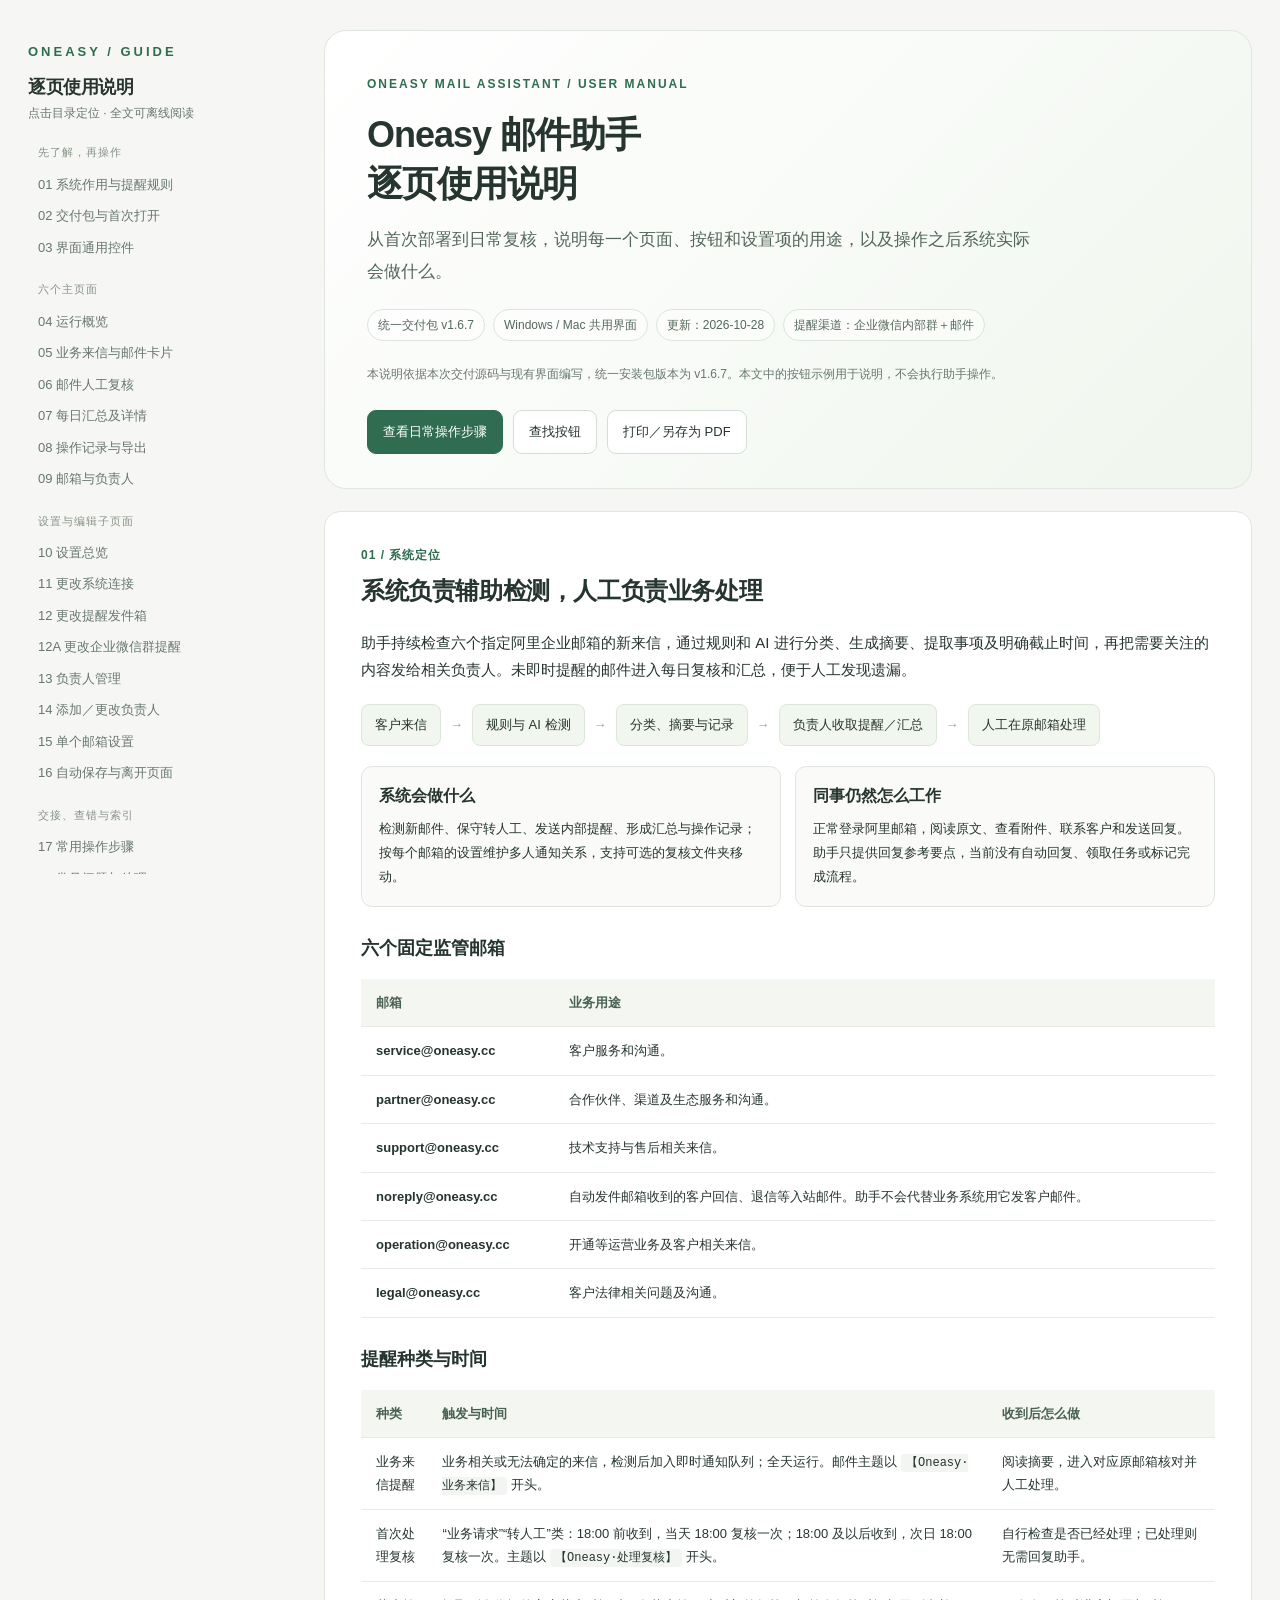
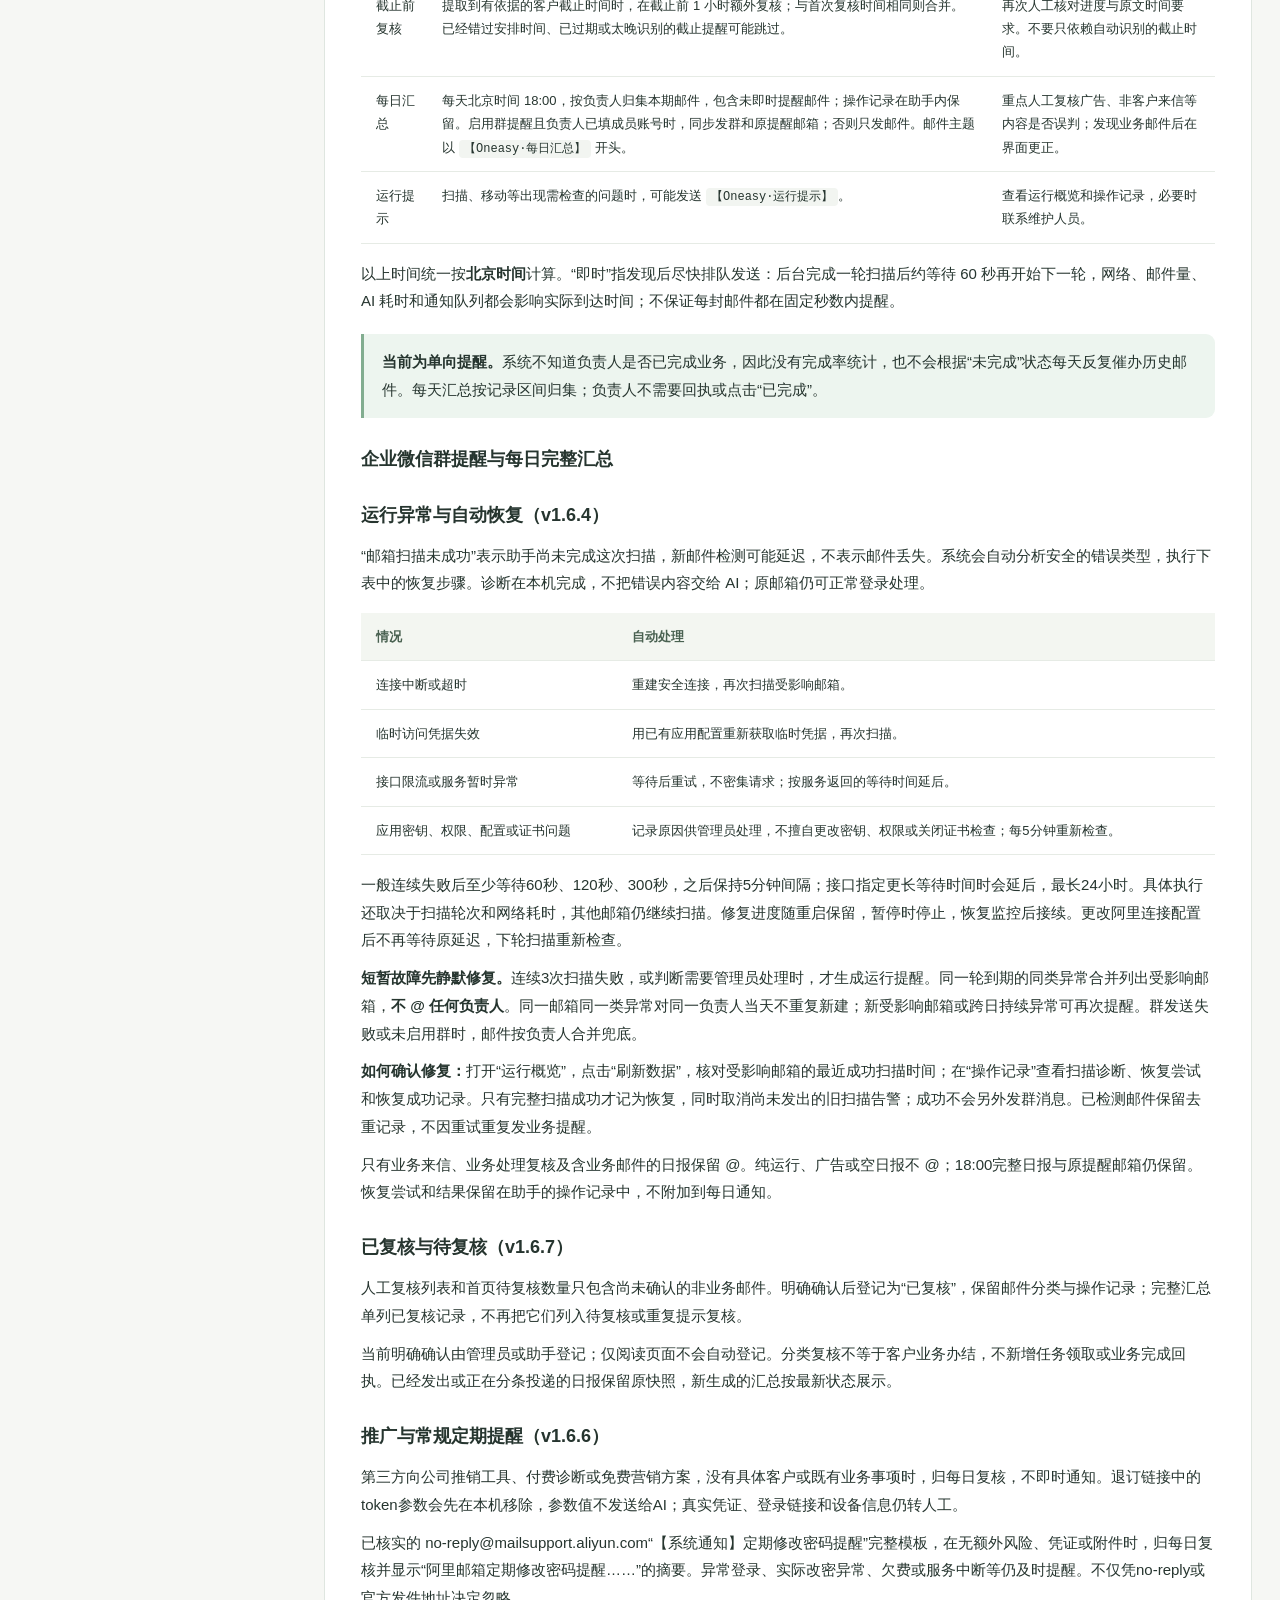
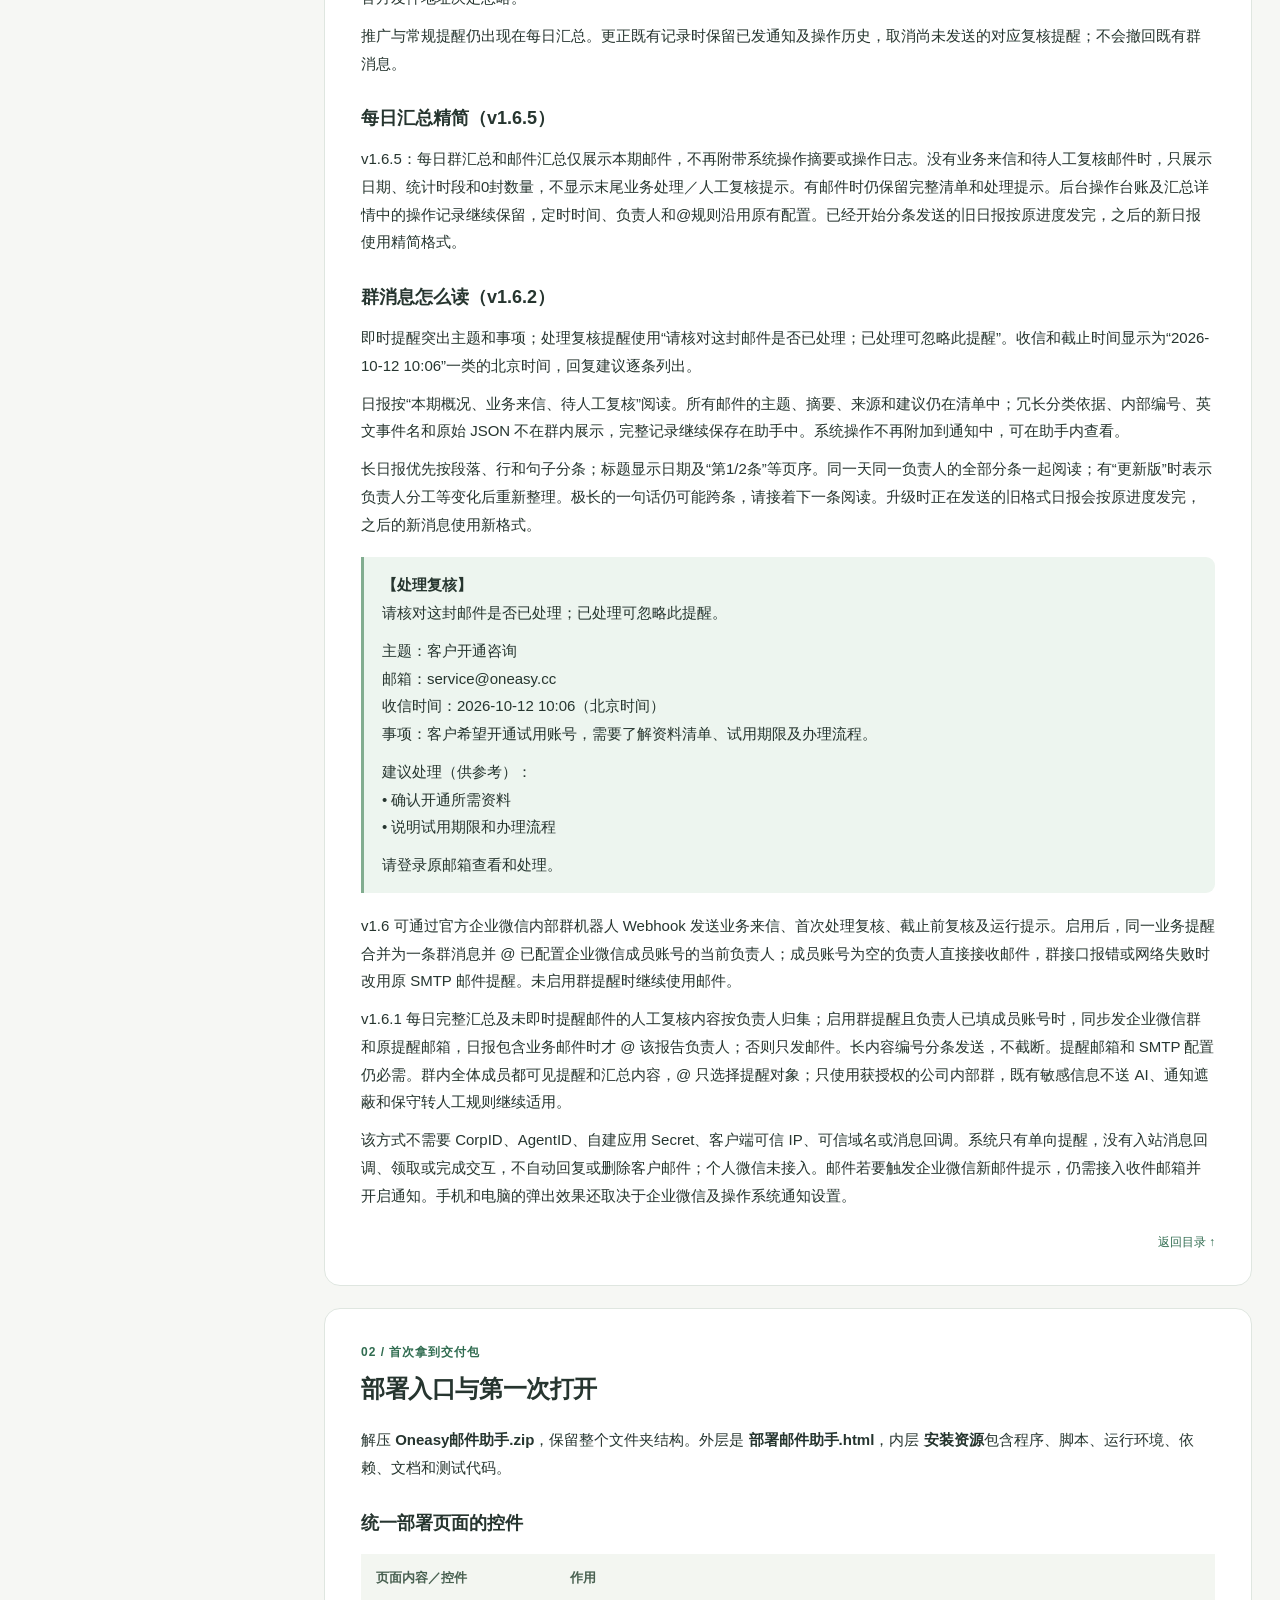
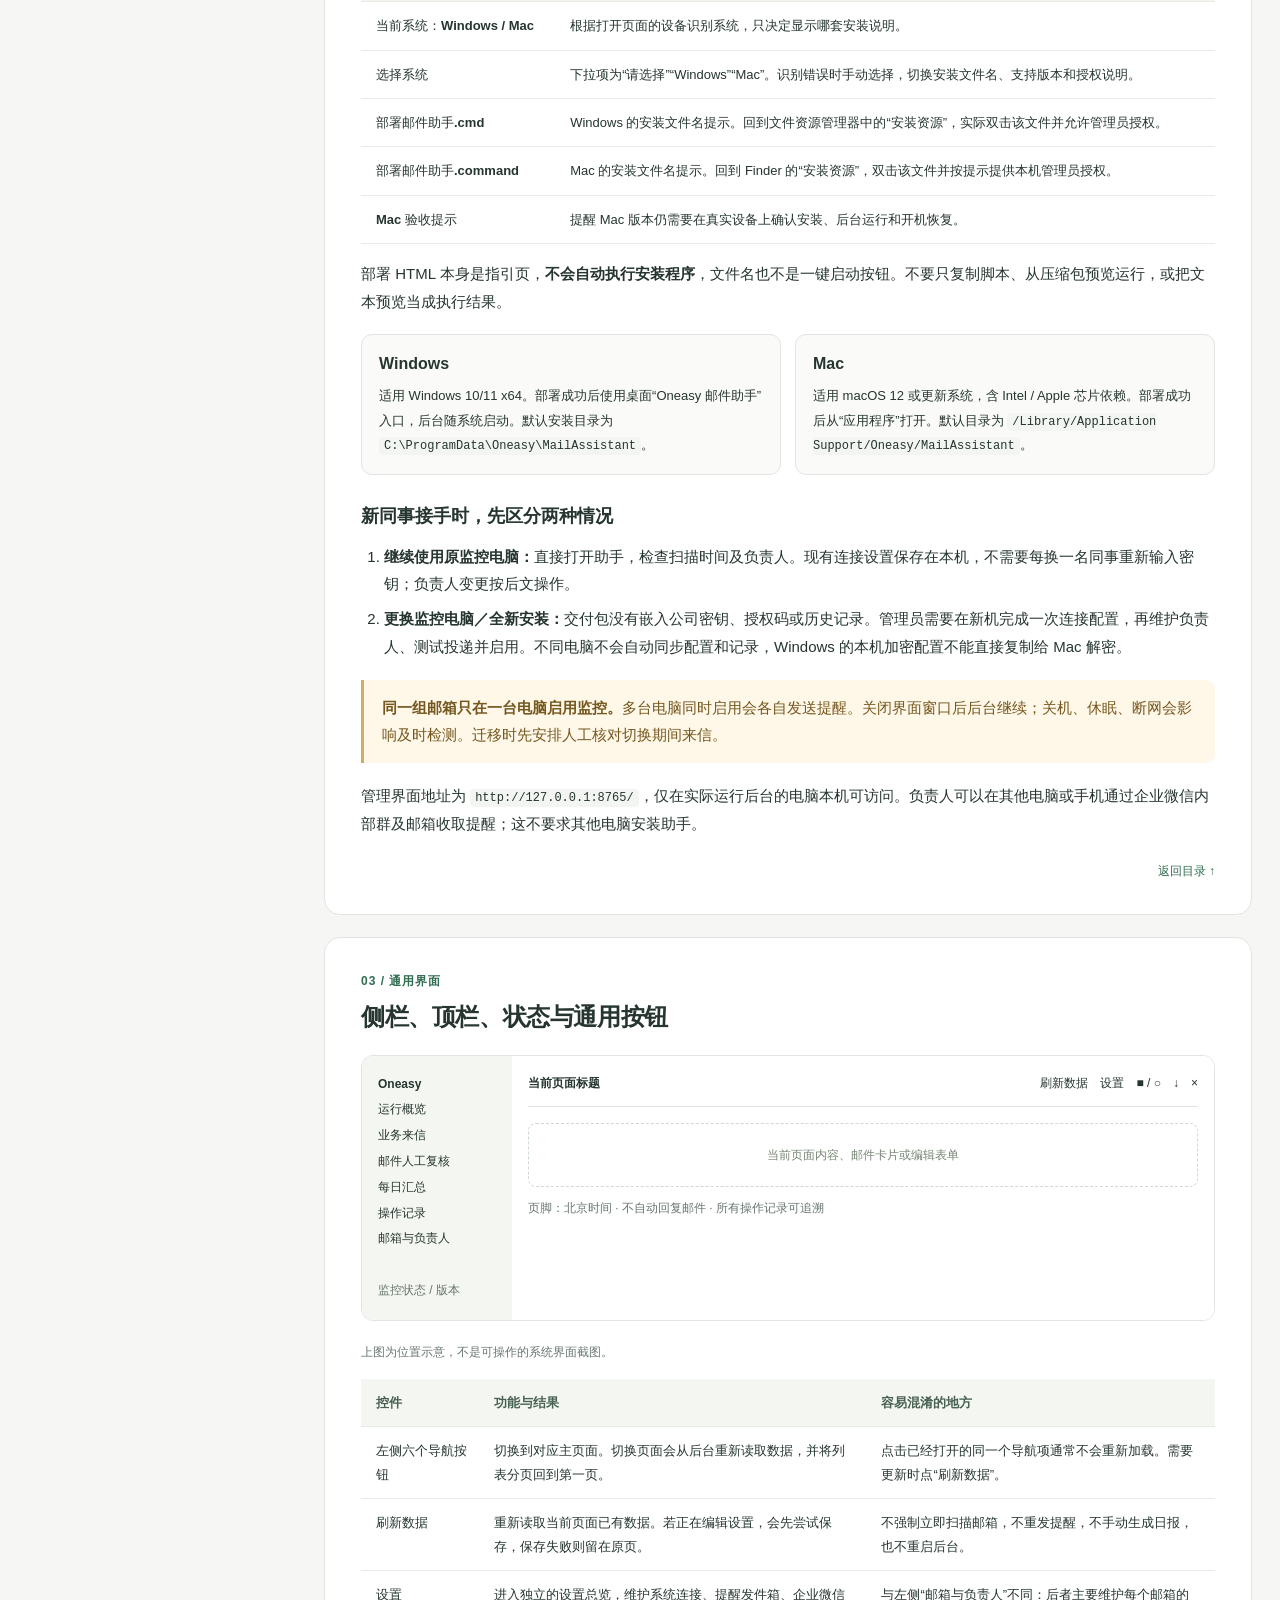
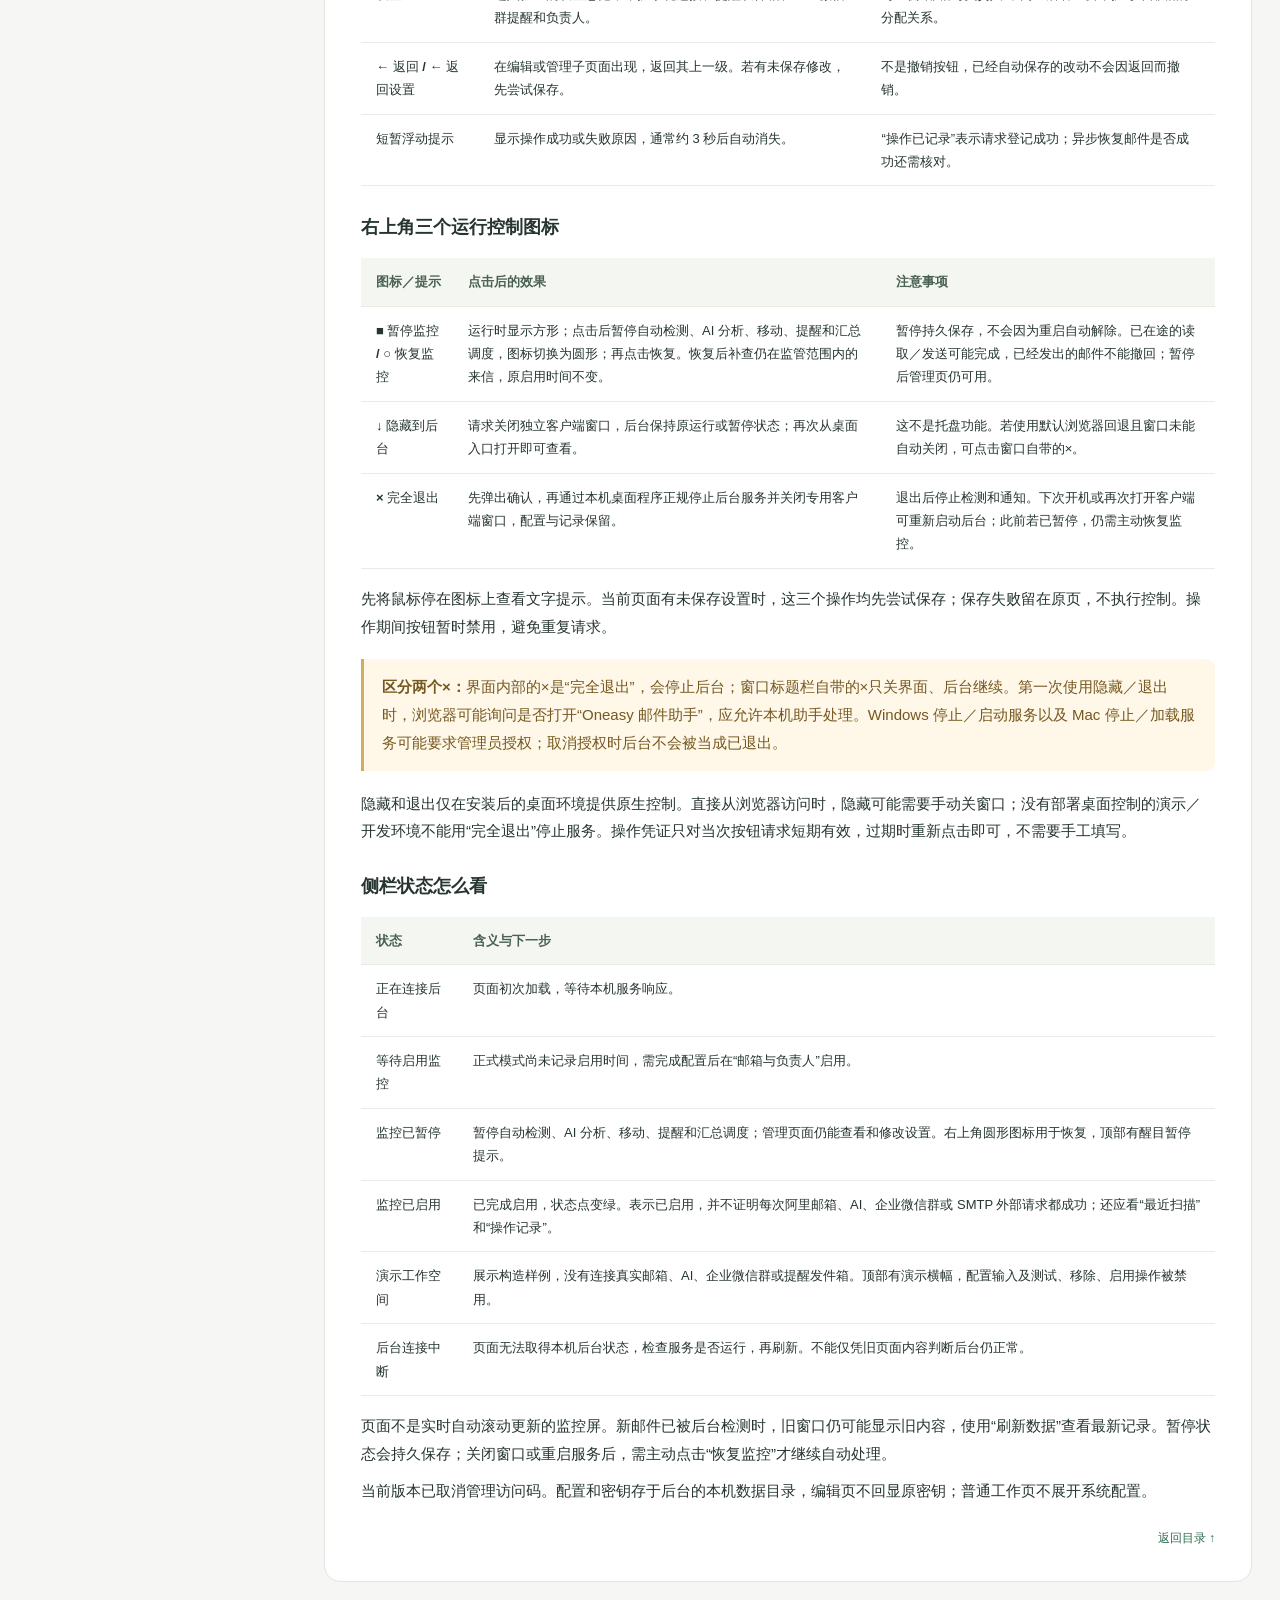
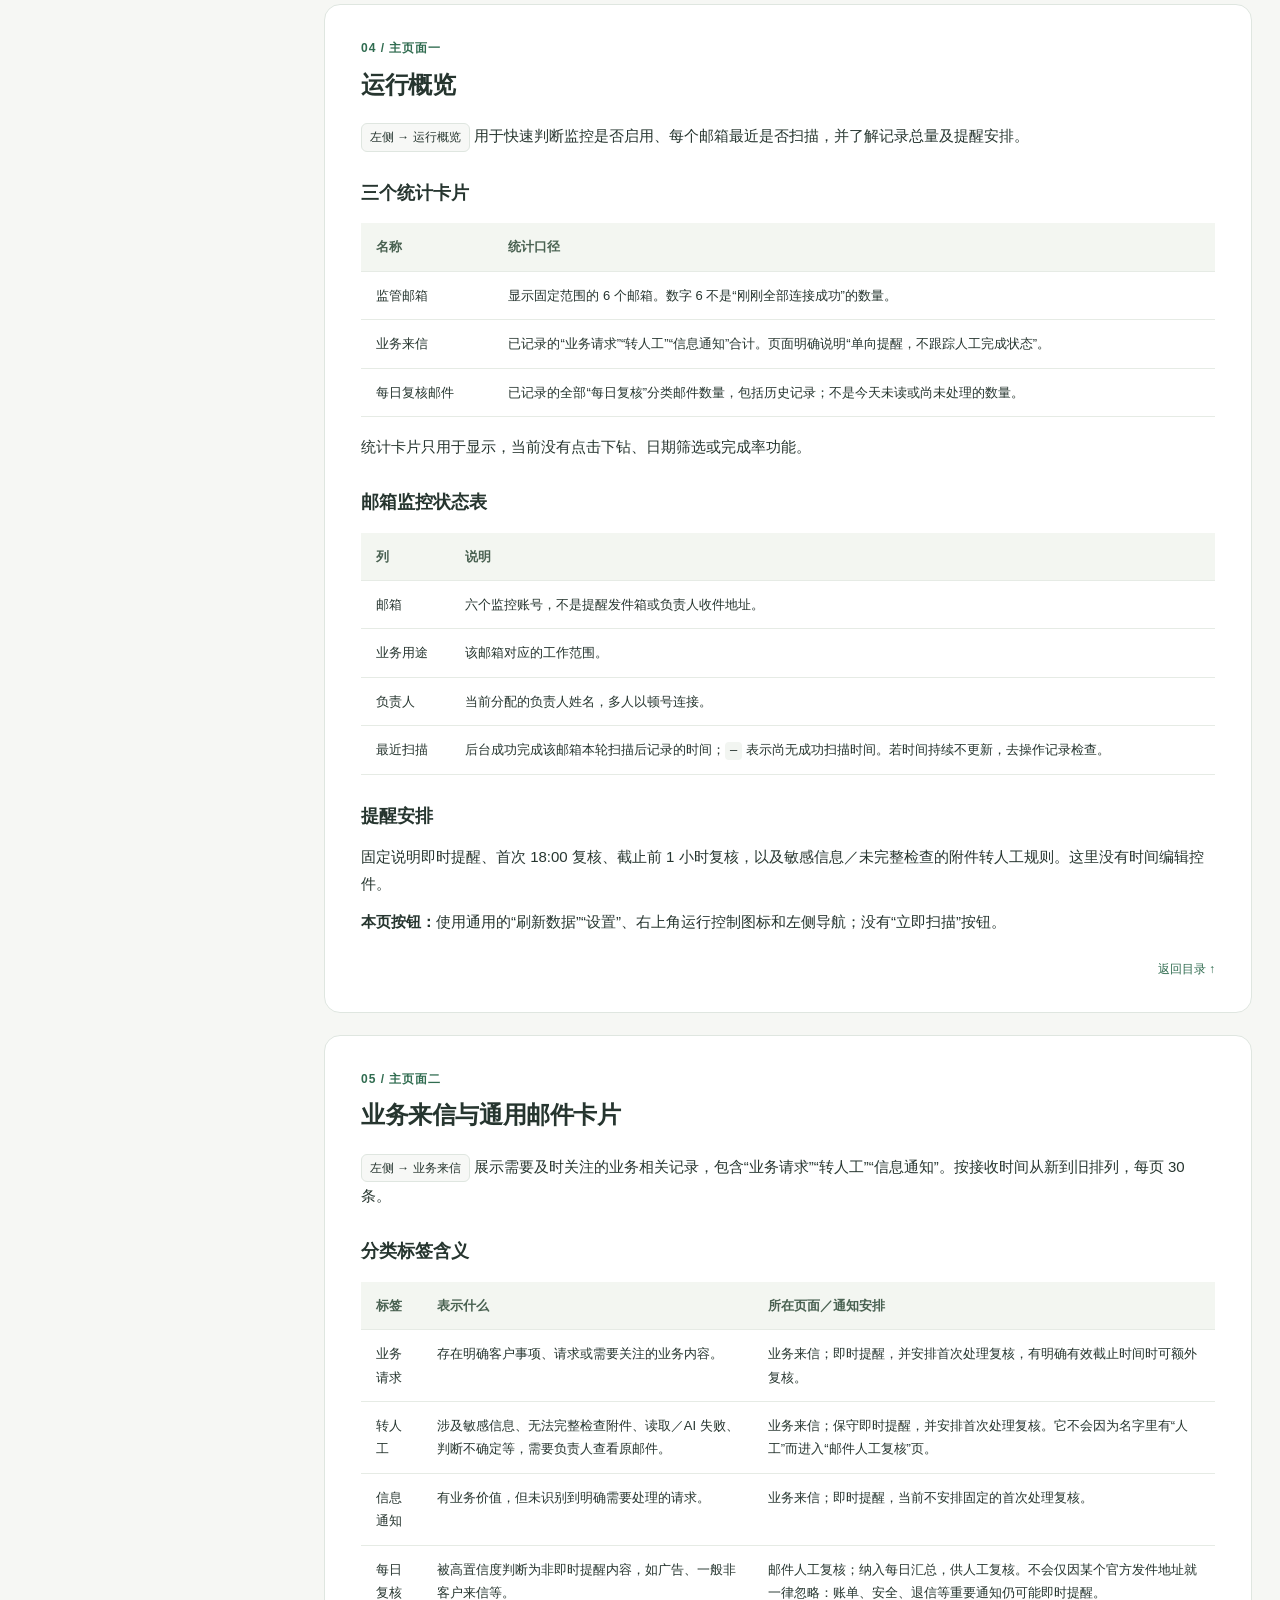
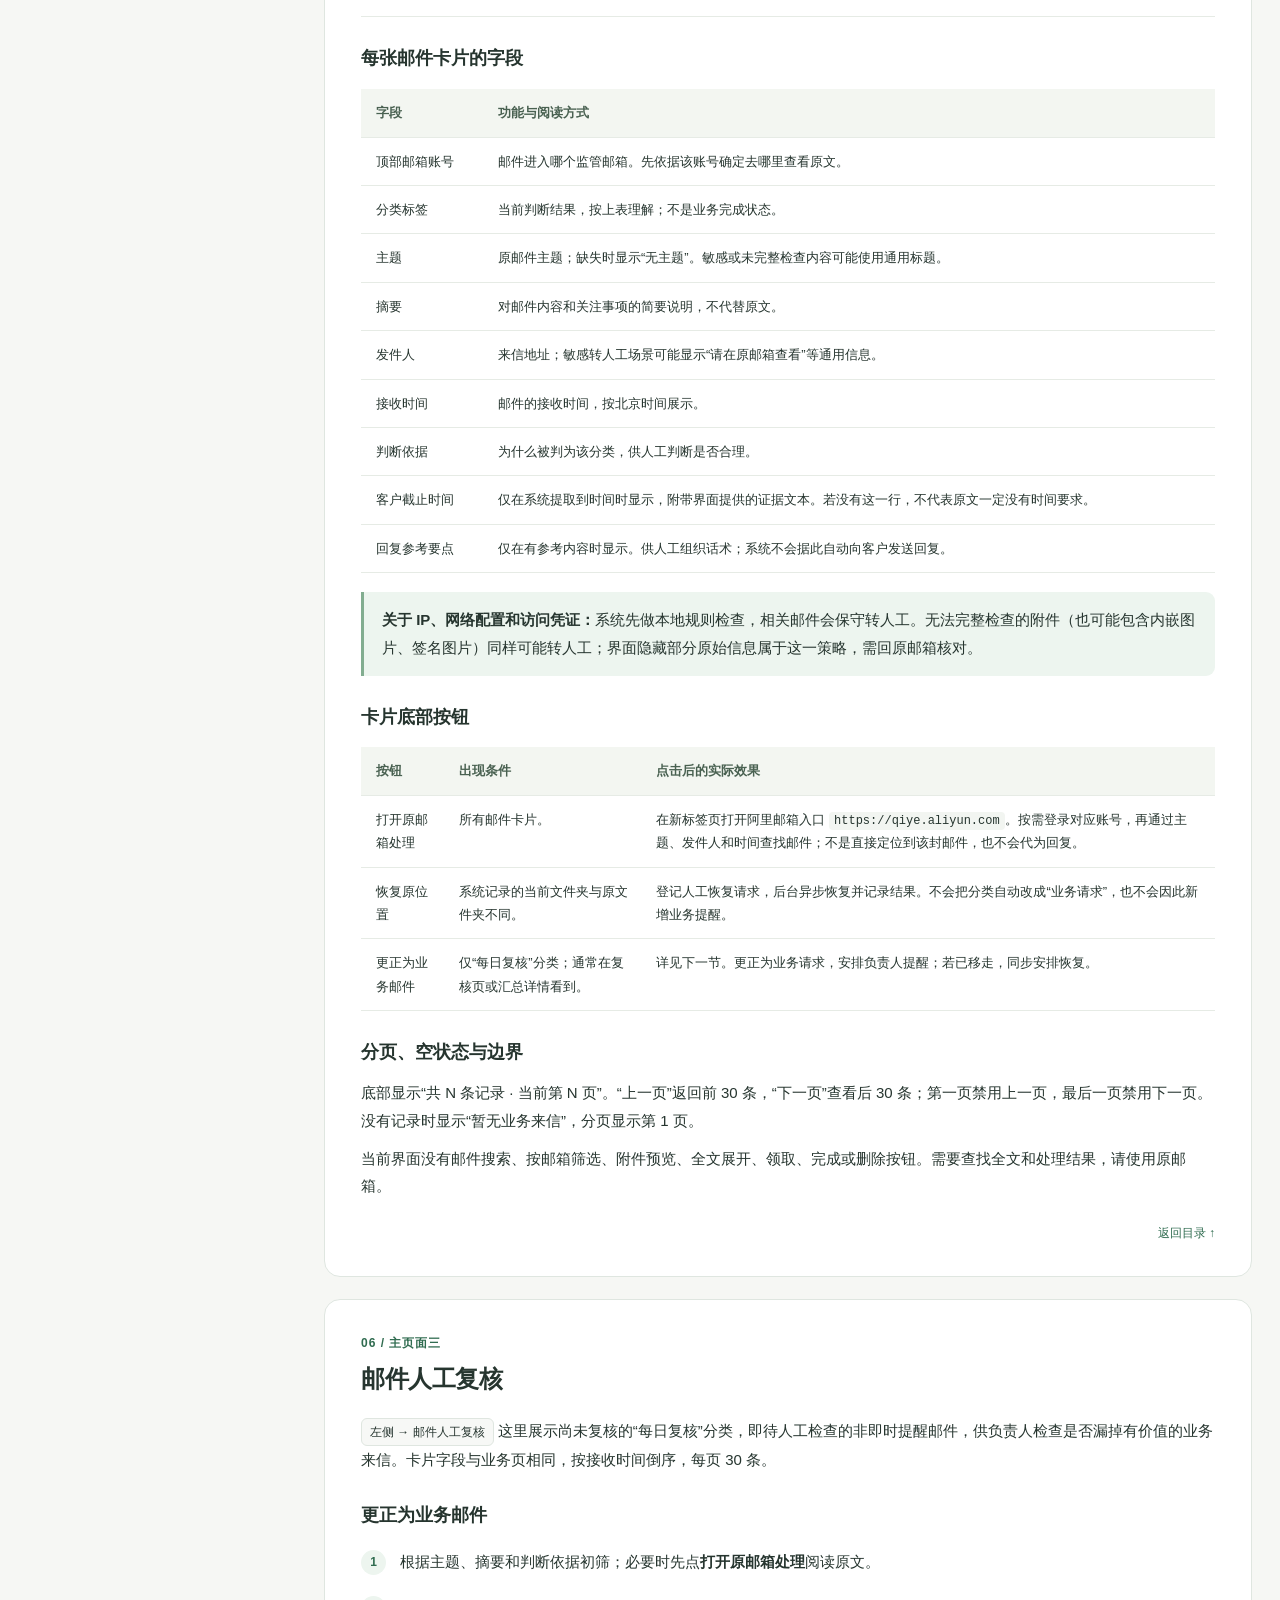
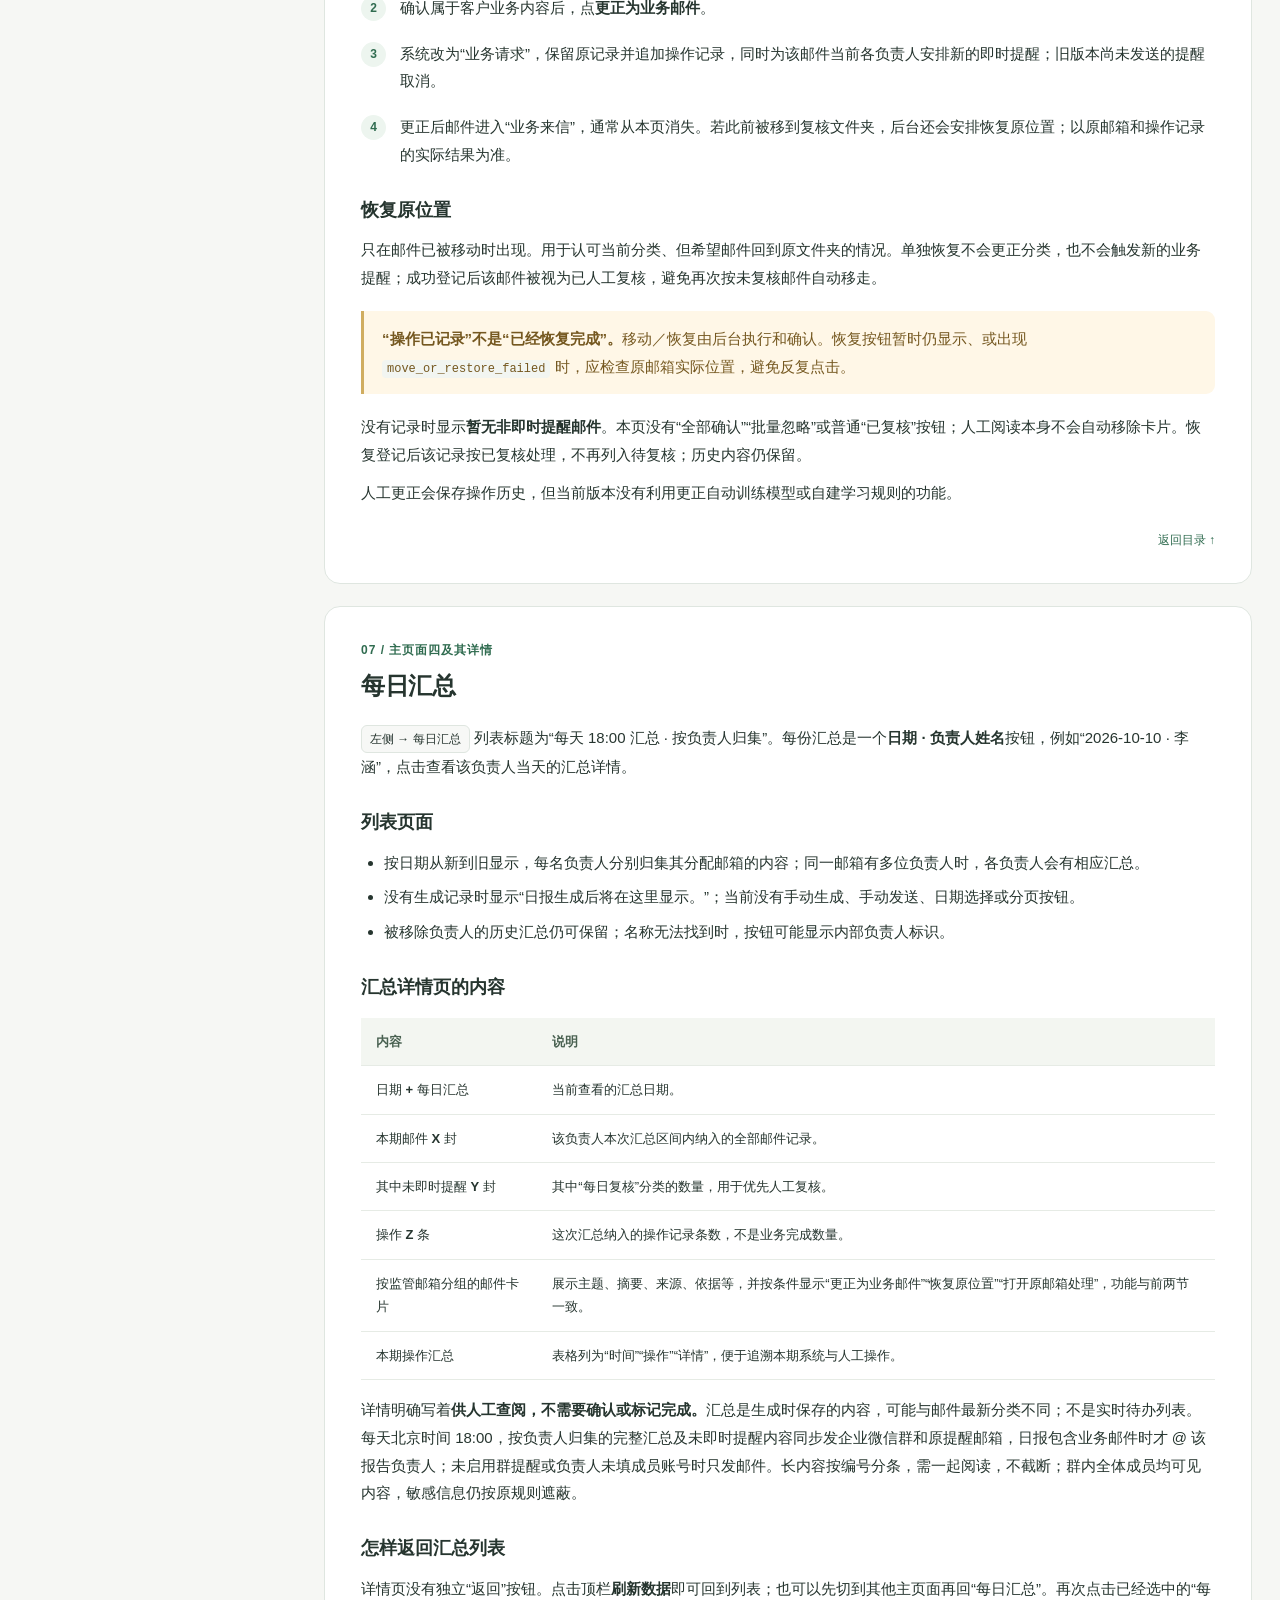
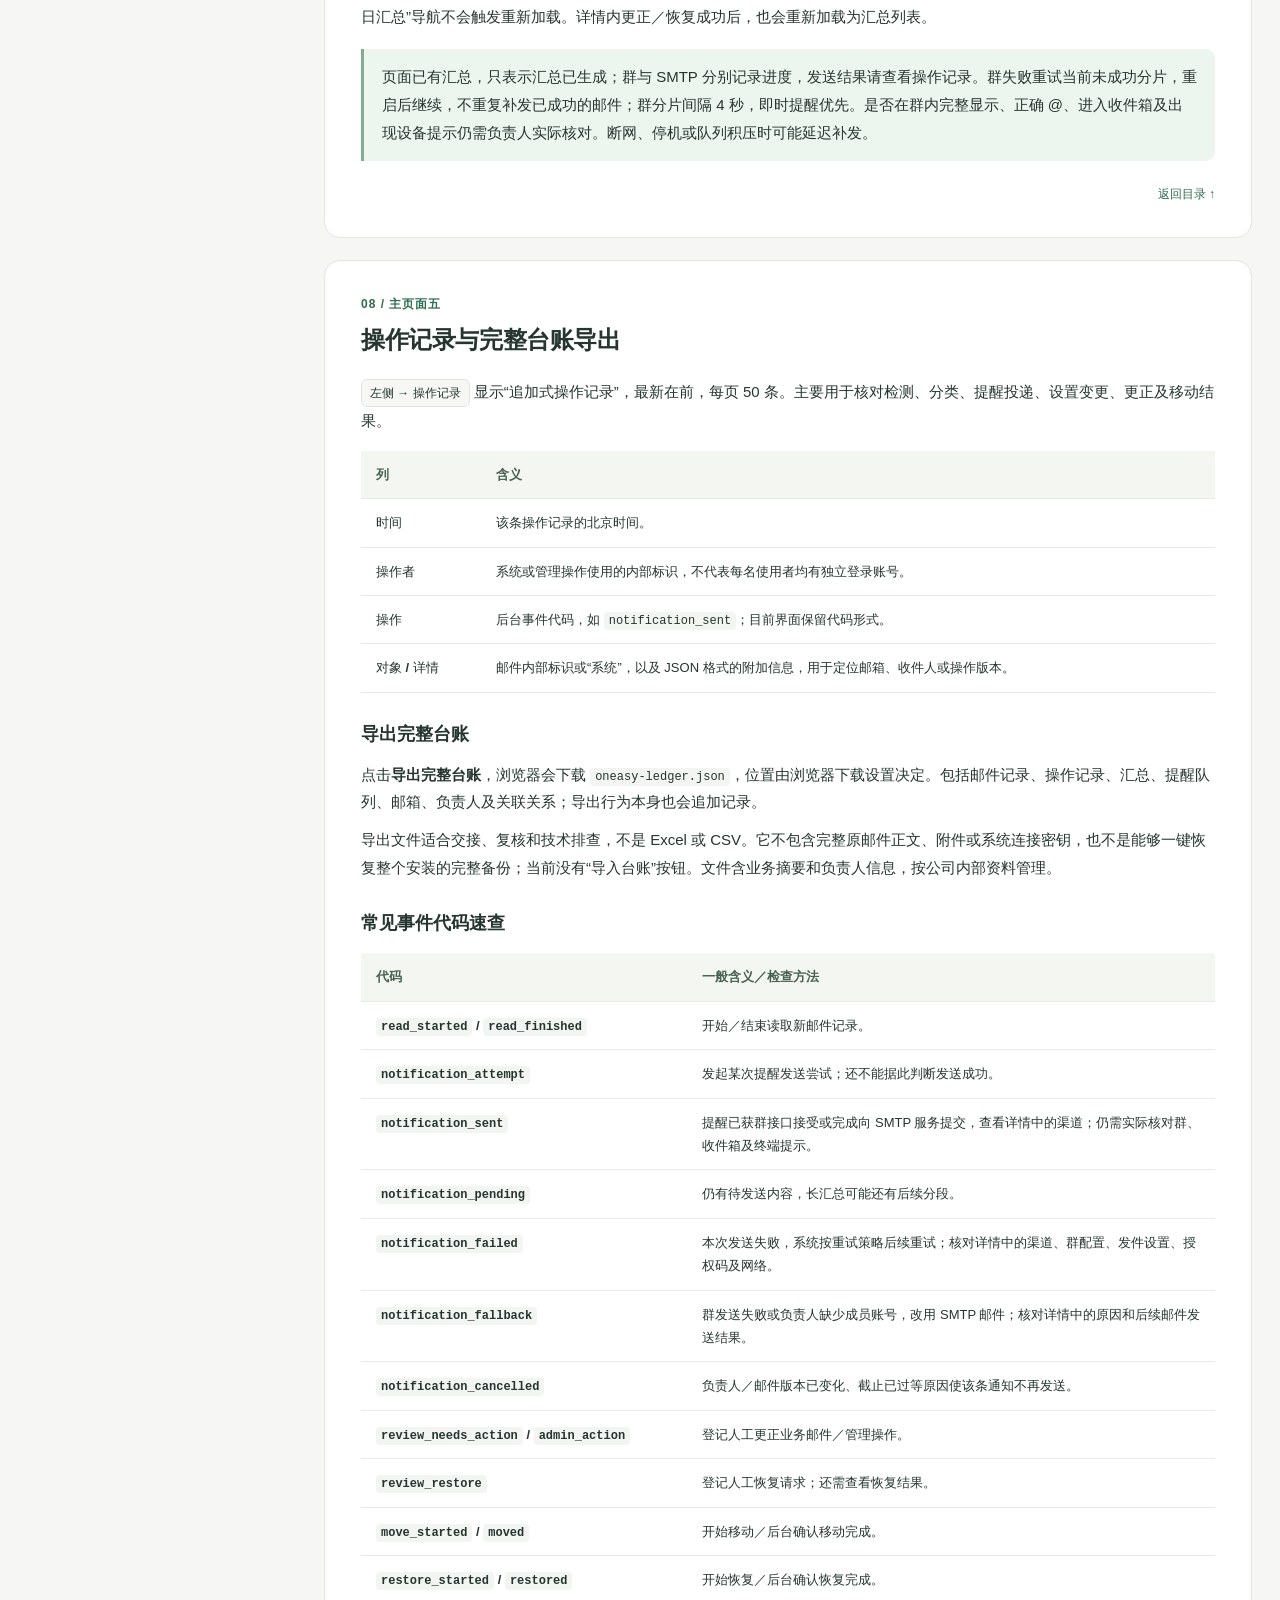
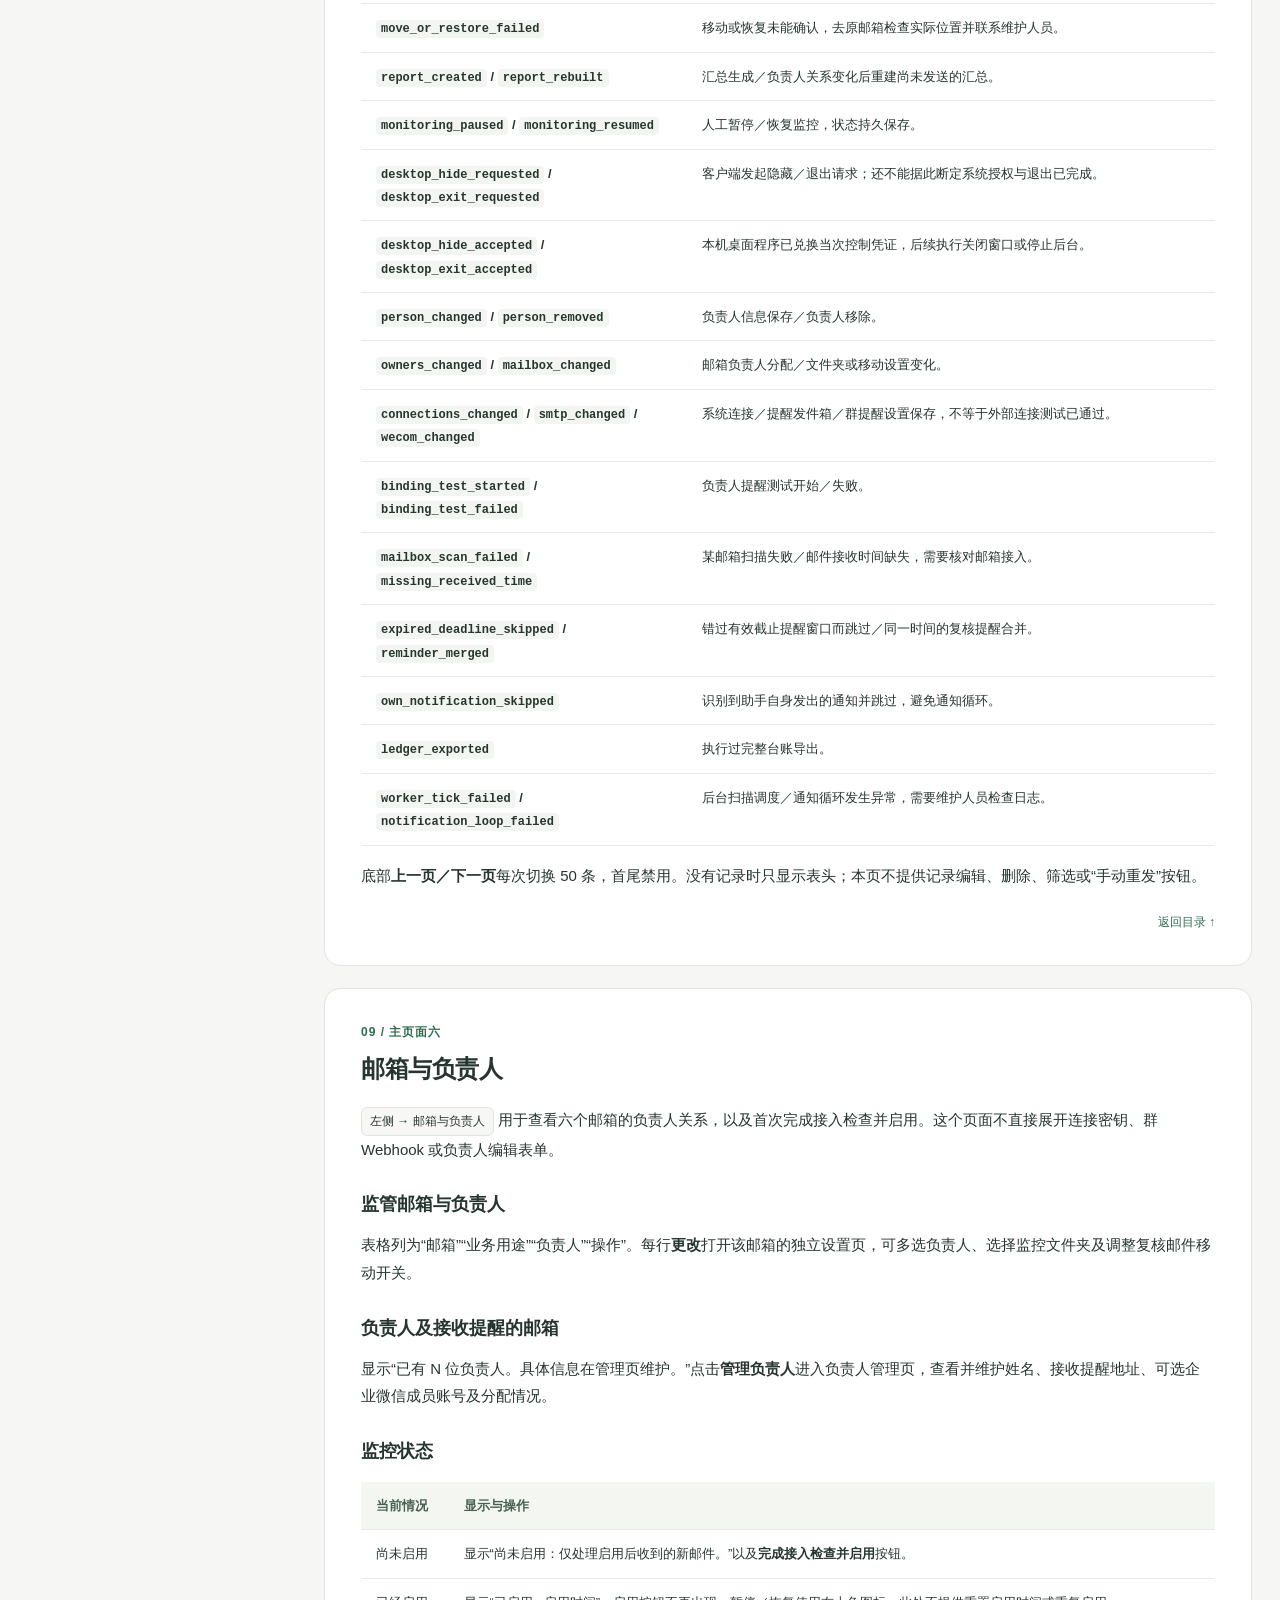
==== commit 02a3147c: "Respect reviewed mail state and preserve report delivery compatibility" ====
--- a/docs/详细使用说明.html
+++ b/docs/详细使用说明.html
@@ -53,8 +53,8 @@
       <div class="eyebrow">ONEASY MAIL ASSISTANT / USER MANUAL</div>
       <h1>Oneasy 邮件助手<br>逐页使用说明</h1>
       <p class="lead">从首次部署到日常复核，说明每一个页面、按钮和设置项的用途，以及操作之后系统实际会做什么。</p>
-      <div class="meta"><span class="tag">统一交付包 v1.6.6</span><span class="tag">Windows / Mac 共用界面</span><span class="tag">更新：2026-10-28</span><span class="tag">提醒渠道：企业微信内部群＋邮件</span></div>
-      <p class="caption">本说明依据本次交付源码与现有界面编写，统一安装包版本为 v1.6.6。本文中的按钮示例用于说明，不会执行助手操作。</p>
+      <div class="meta"><span class="tag">统一交付包 v1.6.7</span><span class="tag">Windows / Mac 共用界面</span><span class="tag">更新：2026-10-28</span><span class="tag">提醒渠道：企业微信内部群＋邮件</span></div>
+      <p class="caption">本说明依据本次交付源码与现有界面编写，统一安装包版本为 v1.6.7。本文中的按钮示例用于说明，不会执行助手操作。</p>
       <div class="actions"><a class="primary" href="#workflows">查看日常操作步骤</a><a href="#button-index">查找按钮</a><button type="button" id="print-manual">打印／另存为 PDF</button></div>
     </header>
 
@@ -90,6 +90,9 @@
       <p><strong>短暂故障先静默修复。</strong>连续3次扫描失败，或判断需要管理员处理时，才生成运行提醒。同一轮到期的同类异常合并列出受影响邮箱，<strong>不 @ 任何负责人</strong>。同一邮箱同一类异常对同一负责人当天不重复新建；新受影响邮箱或跨日持续异常可再次提醒。群发送失败或未启用群时，邮件按负责人合并兜底。</p>
       <p><strong>如何确认修复：</strong>打开“运行概览”，点击“刷新数据”，核对受影响邮箱的最近成功扫描时间；在“操作记录”查看扫描诊断、恢复尝试和恢复成功记录。只有完整扫描成功才记为恢复，同时取消尚未发出的旧扫描告警；成功不会另外发群消息。已检测邮件保留去重记录，不因重试重复发业务提醒。</p>
       <p>只有业务来信、业务处理复核及含业务邮件的日报保留 @。纯运行、广告或空日报不 @；18:00完整日报与原提醒邮箱仍保留。恢复尝试和结果保留在助手的操作记录中，不附加到每日通知。</p>
+      <h3 id="reviewed-state">已复核与待复核（v1.6.7）</h3>
+      <p>人工复核列表和首页待复核数量只包含尚未确认的非业务邮件。明确确认后登记为“已复核”，保留邮件分类与操作记录；完整汇总单列已复核记录，不再把它们列入待复核或重复提示复核。</p>
+      <p>当前明确确认由管理员或助手登记；仅阅读页面不会自动登记。分类复核不等于客户业务办结，不新增任务领取或业务完成回执。已经发出或正在分条投递的日报保留原快照，新生成的汇总按最新状态展示。</p>
       <h3 id="classification-updates">推广与常规定期提醒（v1.6.6）</h3>
       <p>第三方向公司推销工具、付费诊断或免费营销方案，没有具体客户或既有业务事项时，归每日复核，不即时通知。退订链接中的token参数会先在本机移除，参数值不发送给AI；真实凭证、登录链接和设备信息仍转人工。</p>
       <p>已核实的 no-reply@mailsupport.aliyun.com“【系统通知】定期修改密码提醒”完整模板，在无额外风险、凭证或附件时，归每日复核并显示“阿里邮箱定期修改密码提醒……”的摘要。异常登录、实际改密异常、欠费或服务中断等仍及时提醒。不仅凭no-reply或官方发件地址决定忽略。</p>
@@ -213,12 +216,12 @@
 
     <section class="section" id="review">
       <div class="section-num">06 / 主页面三</div><h2>邮件人工复核</h2>
-      <p><span class="path">左侧 → 邮件人工复核</span> 这里展示所有“每日复核”分类，即未即时提醒邮件，供负责人检查是否漏掉有价值的业务来信。卡片字段与业务页相同，按接收时间倒序，每页 30 条。</p>
+      <p><span class="path">左侧 → 邮件人工复核</span> 这里展示尚未复核的“每日复核”分类，即待人工检查的非即时提醒邮件，供负责人检查是否漏掉有价值的业务来信。卡片字段与业务页相同，按接收时间倒序，每页 30 条。</p>
       <h3>更正为业务邮件</h3>
       <ol class="steps"><li>根据主题、摘要和判断依据初筛；必要时先点<strong>打开原邮箱处理</strong>阅读原文。</li><li>确认属于客户业务内容后，点<strong>更正为业务邮件</strong>。</li><li>系统改为“业务请求”，保留原记录并追加操作记录，同时为该邮件当前各负责人安排新的即时提醒；旧版本尚未发送的提醒取消。</li><li>更正后邮件进入“业务来信”，通常从本页消失。若此前被移到复核文件夹，后台还会安排恢复原位置；以原邮箱和操作记录的实际结果为准。</li></ol>
       <h3>恢复原位置</h3><p>只在邮件已被移动时出现。用于认可当前分类、但希望邮件回到原文件夹的情况。单独恢复不会更正分类，也不会触发新的业务提醒；成功登记后该邮件被视为已人工复核，避免再次按未复核邮件自动移走。</p>
       <div class="callout warn"><p><strong>“操作已记录”不是“已经恢复完成”。</strong>移动／恢复由后台执行和确认。恢复按钮暂时仍显示、或出现 <code>move_or_restore_failed</code> 时，应检查原邮箱实际位置，避免反复点击。</p></div>
-      <p>没有记录时显示<strong>暂无非即时提醒邮件</strong>。本页没有“全部确认”“批量忽略”或普通“已复核”按钮；人工阅读本身不会自动移除卡片。恢复后若分类仍为“每日复核”，记录仍可能保留在本页。</p>
+      <p>没有记录时显示<strong>暂无非即时提醒邮件</strong>。本页没有“全部确认”“批量忽略”或普通“已复核”按钮；人工阅读本身不会自动移除卡片。恢复登记后该记录按已复核处理，不再列入待复核；历史内容仍保留。</p>
       <p>人工更正会保存操作历史，但当前版本没有利用更正自动训练模型或自建学习规则的功能。</p>
       <a class="back" href="#top">返回目录 ↑</a>
     </section>
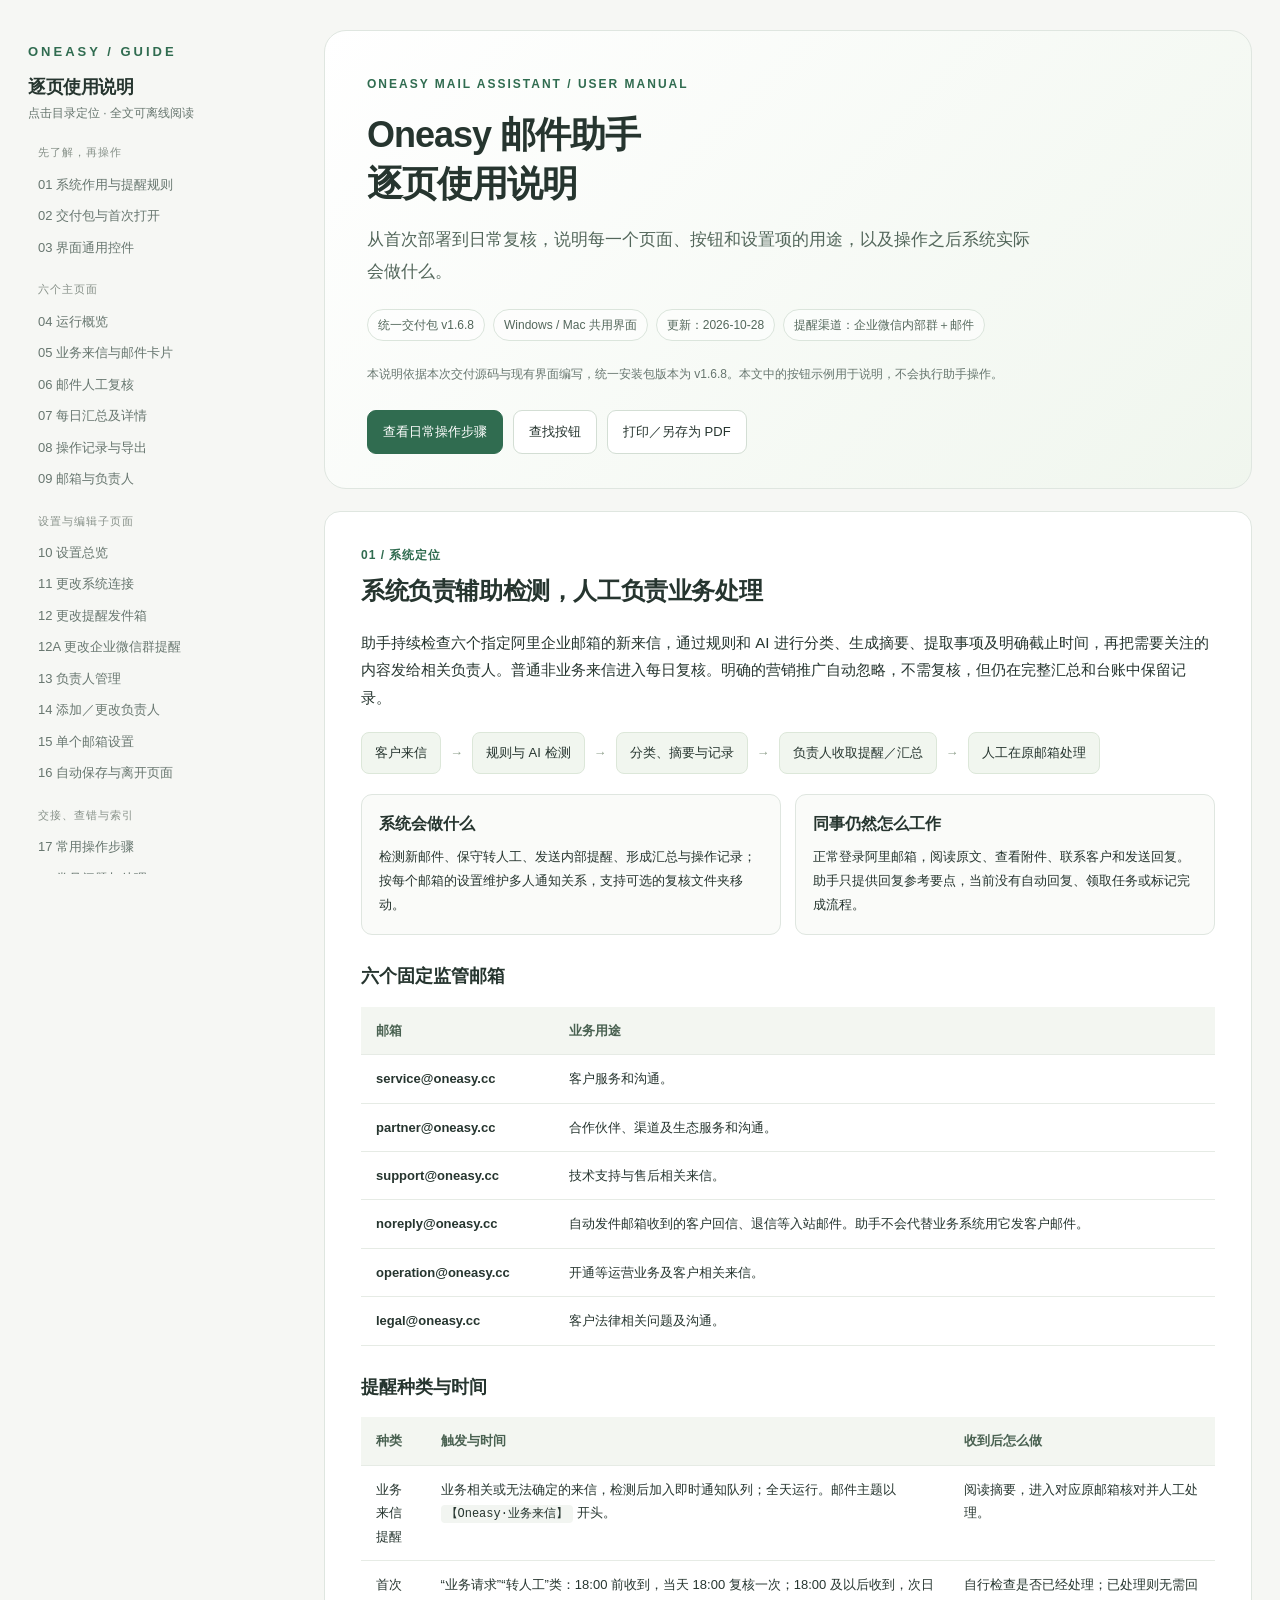
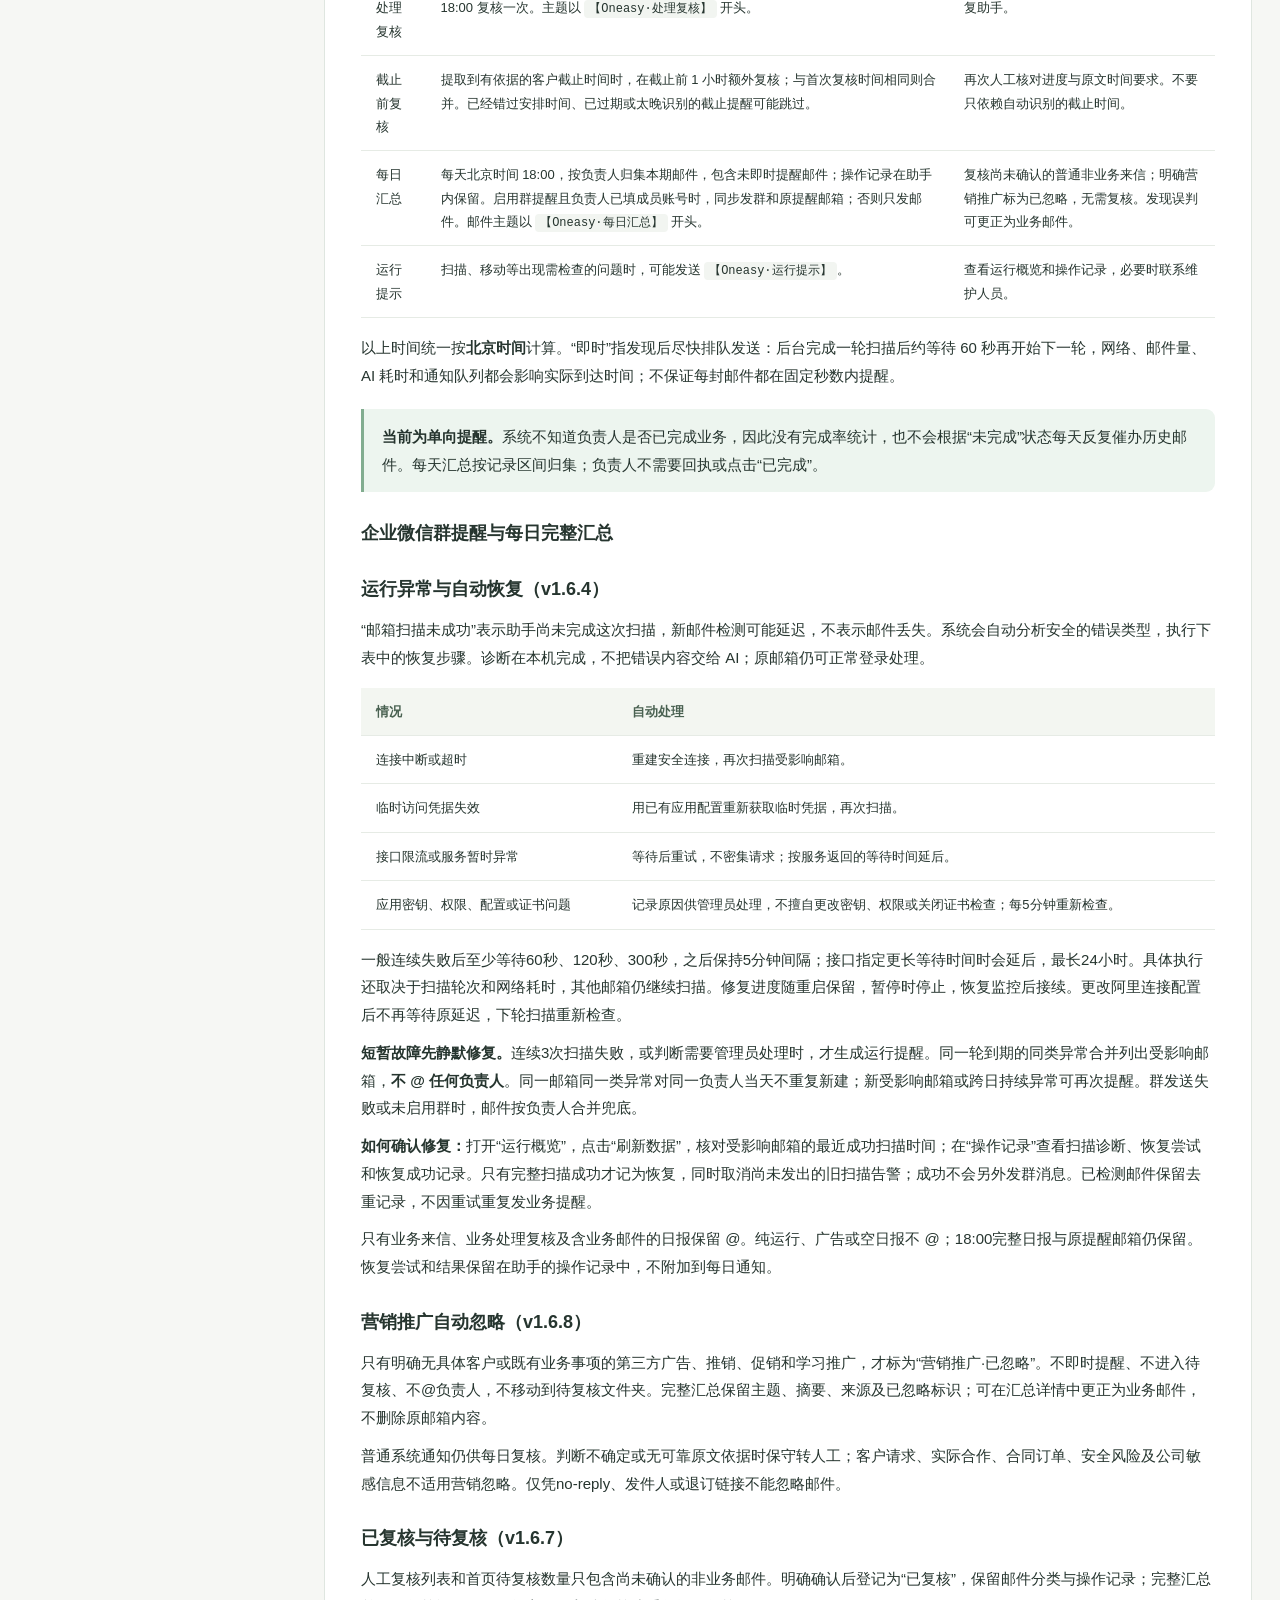
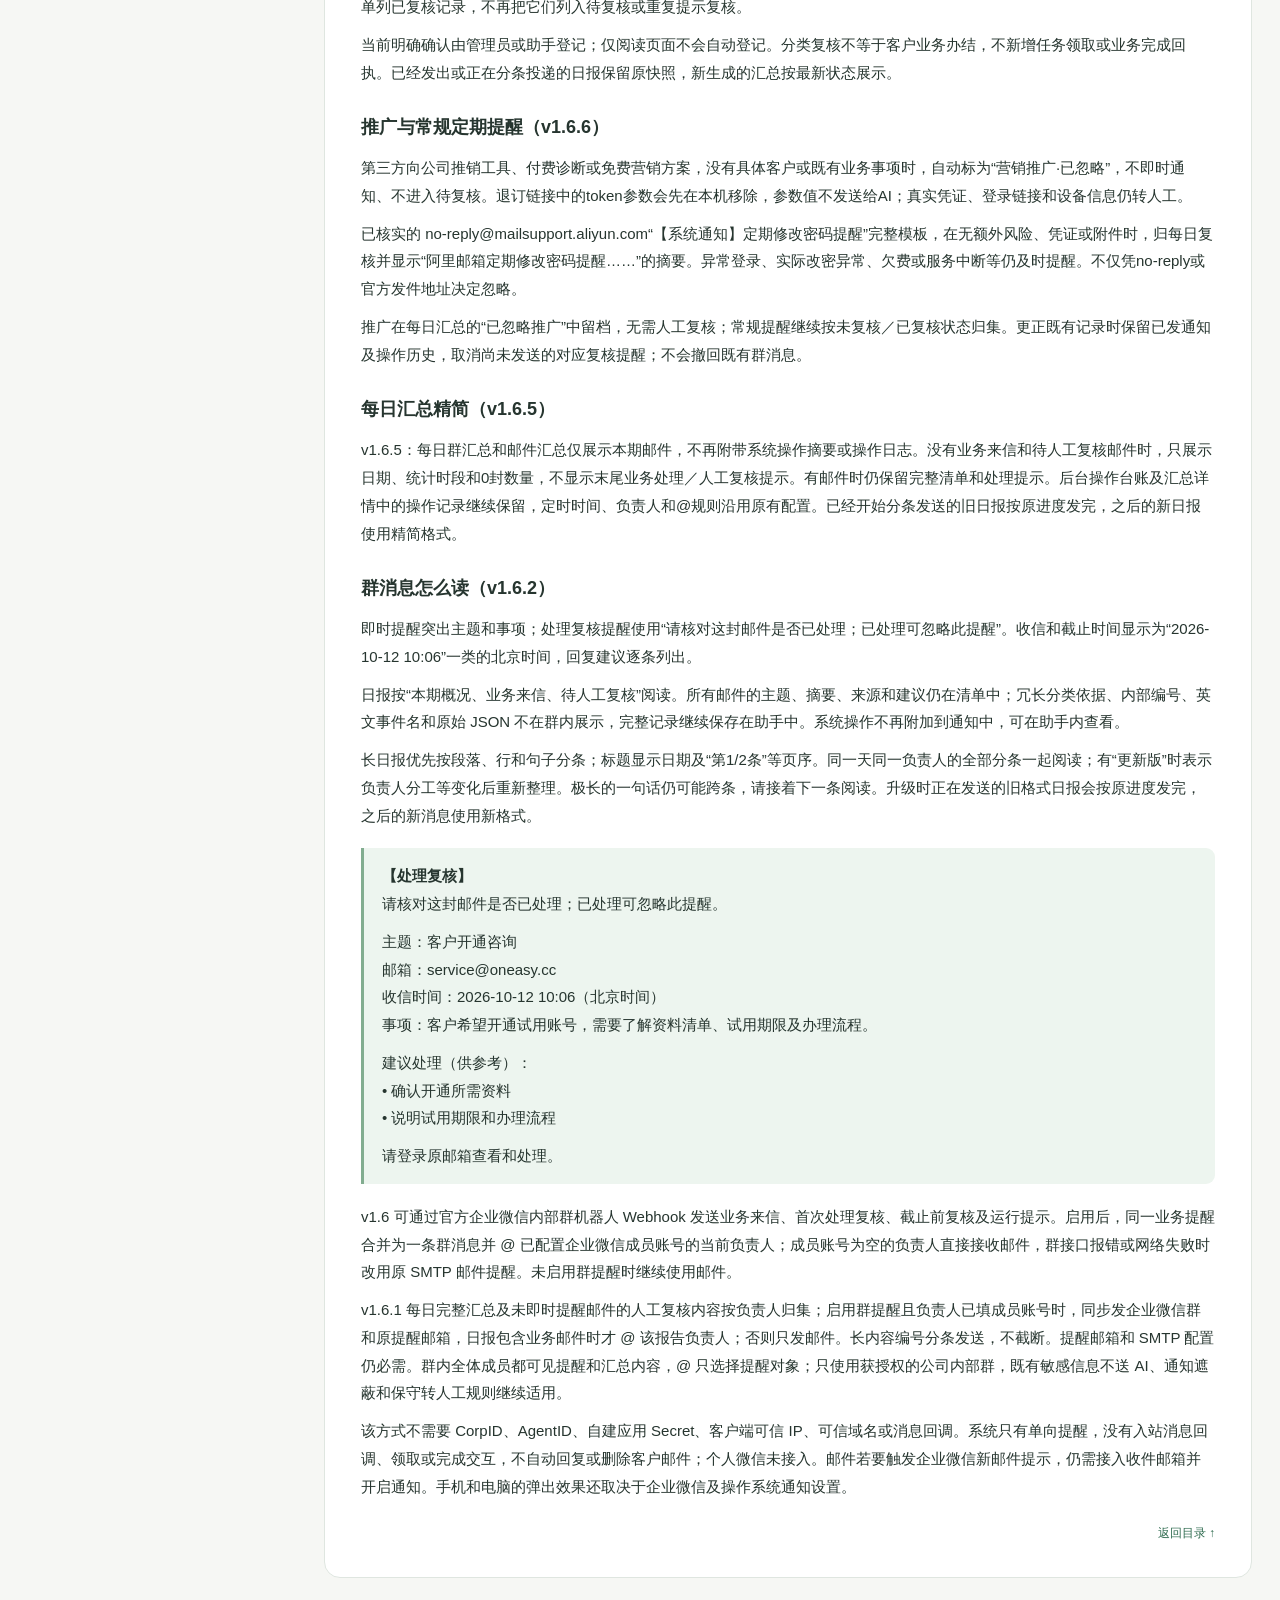
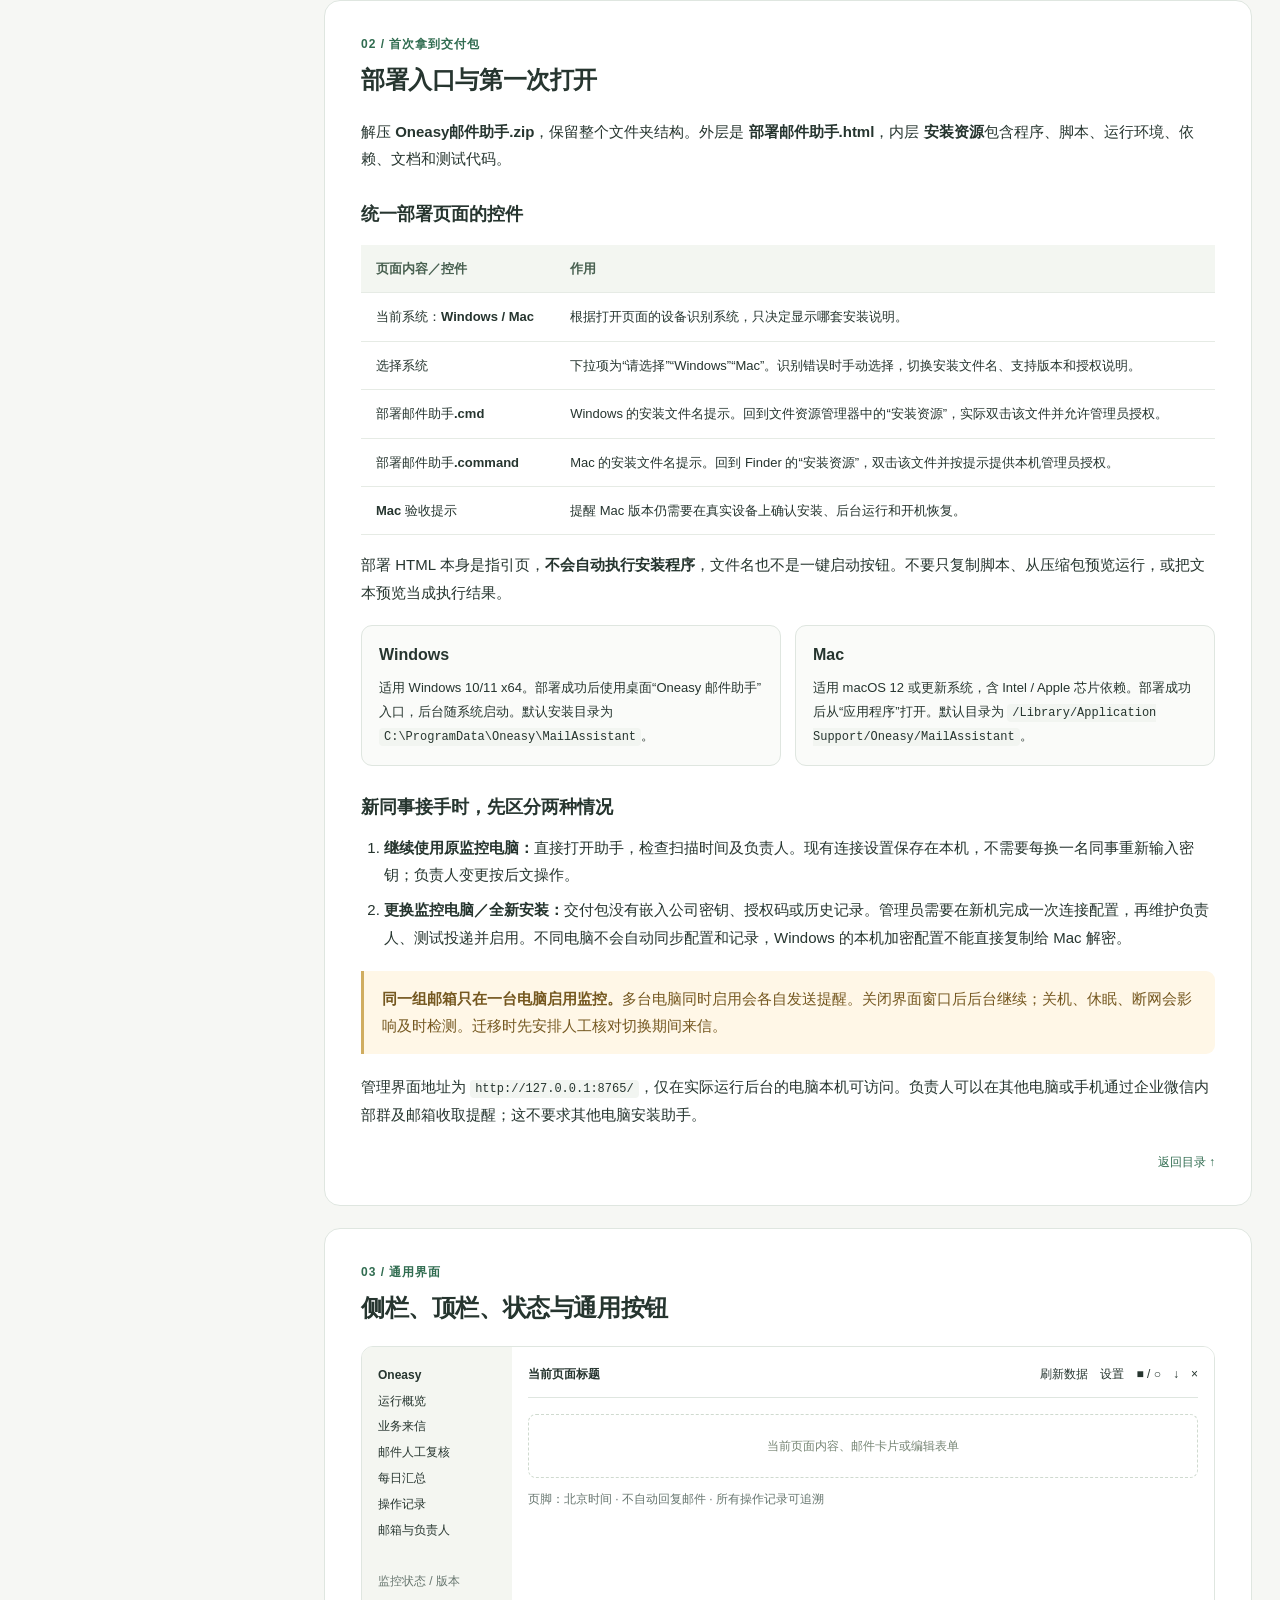
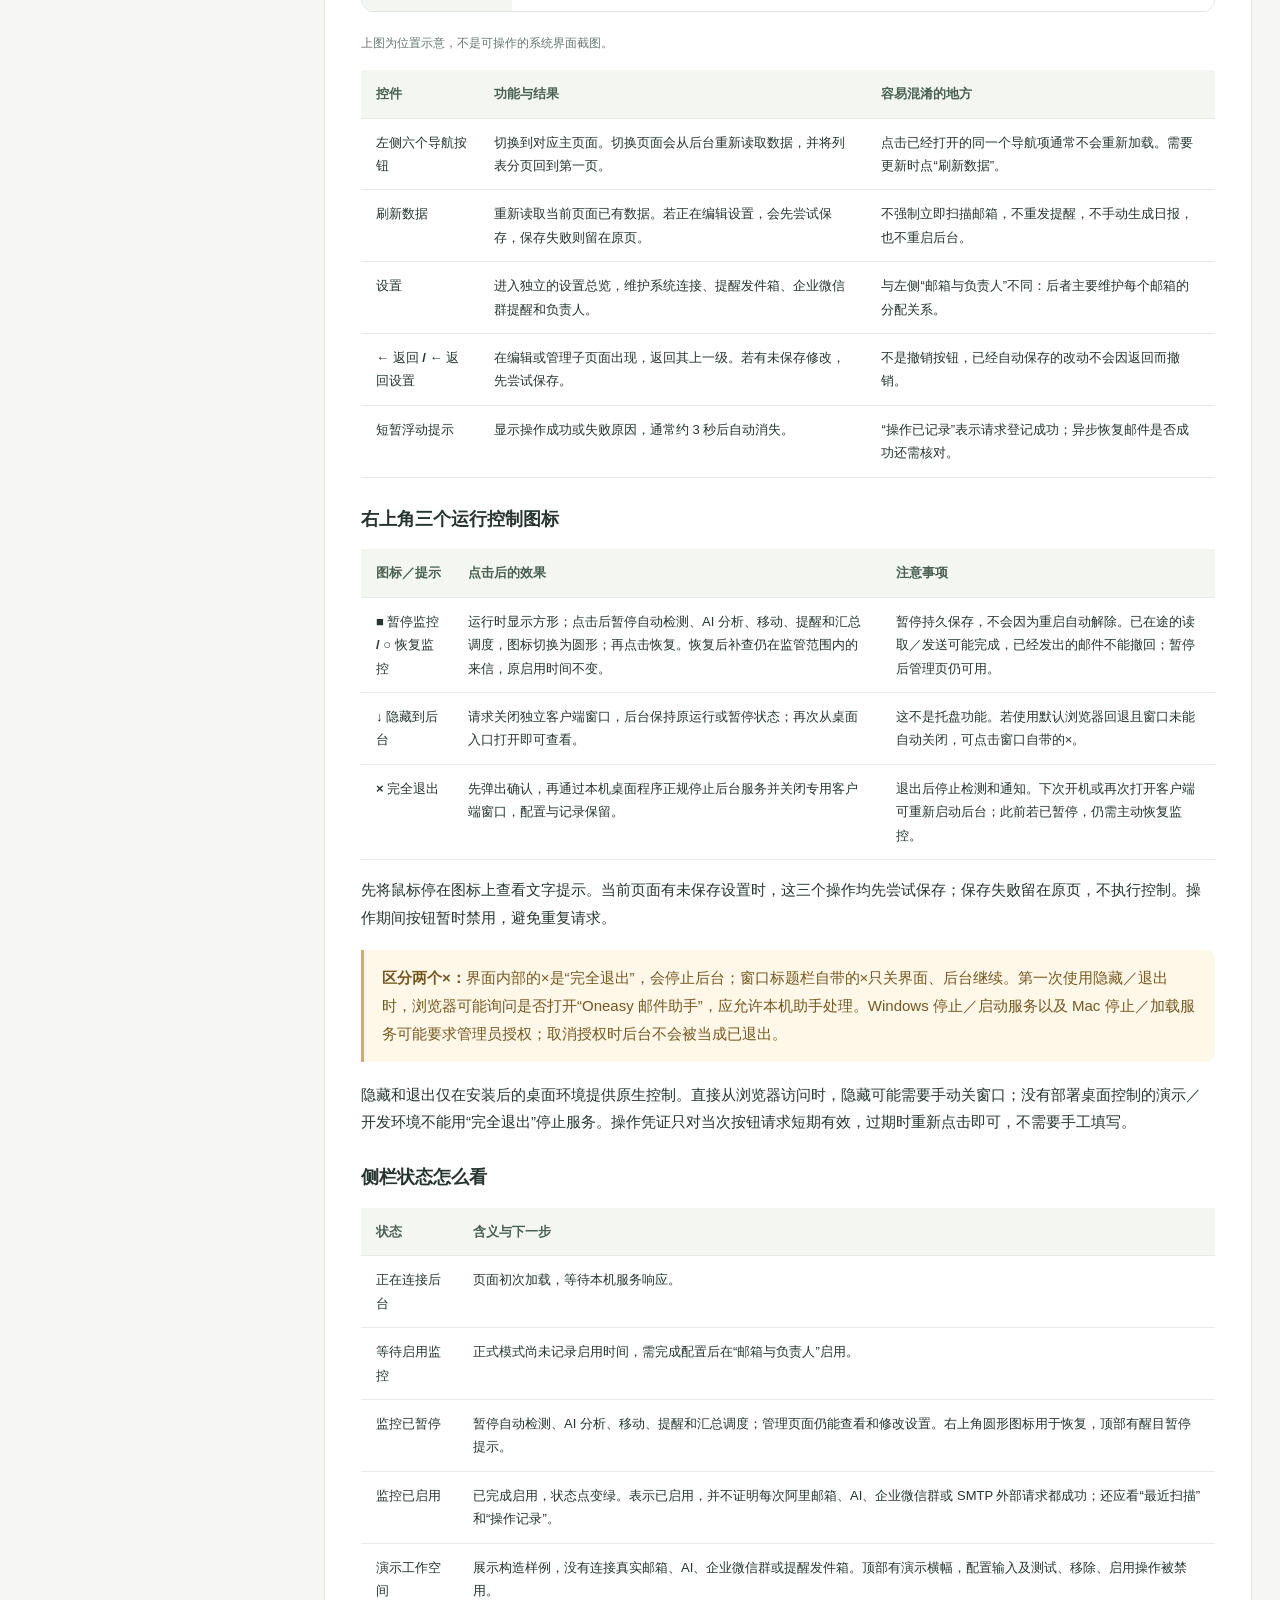
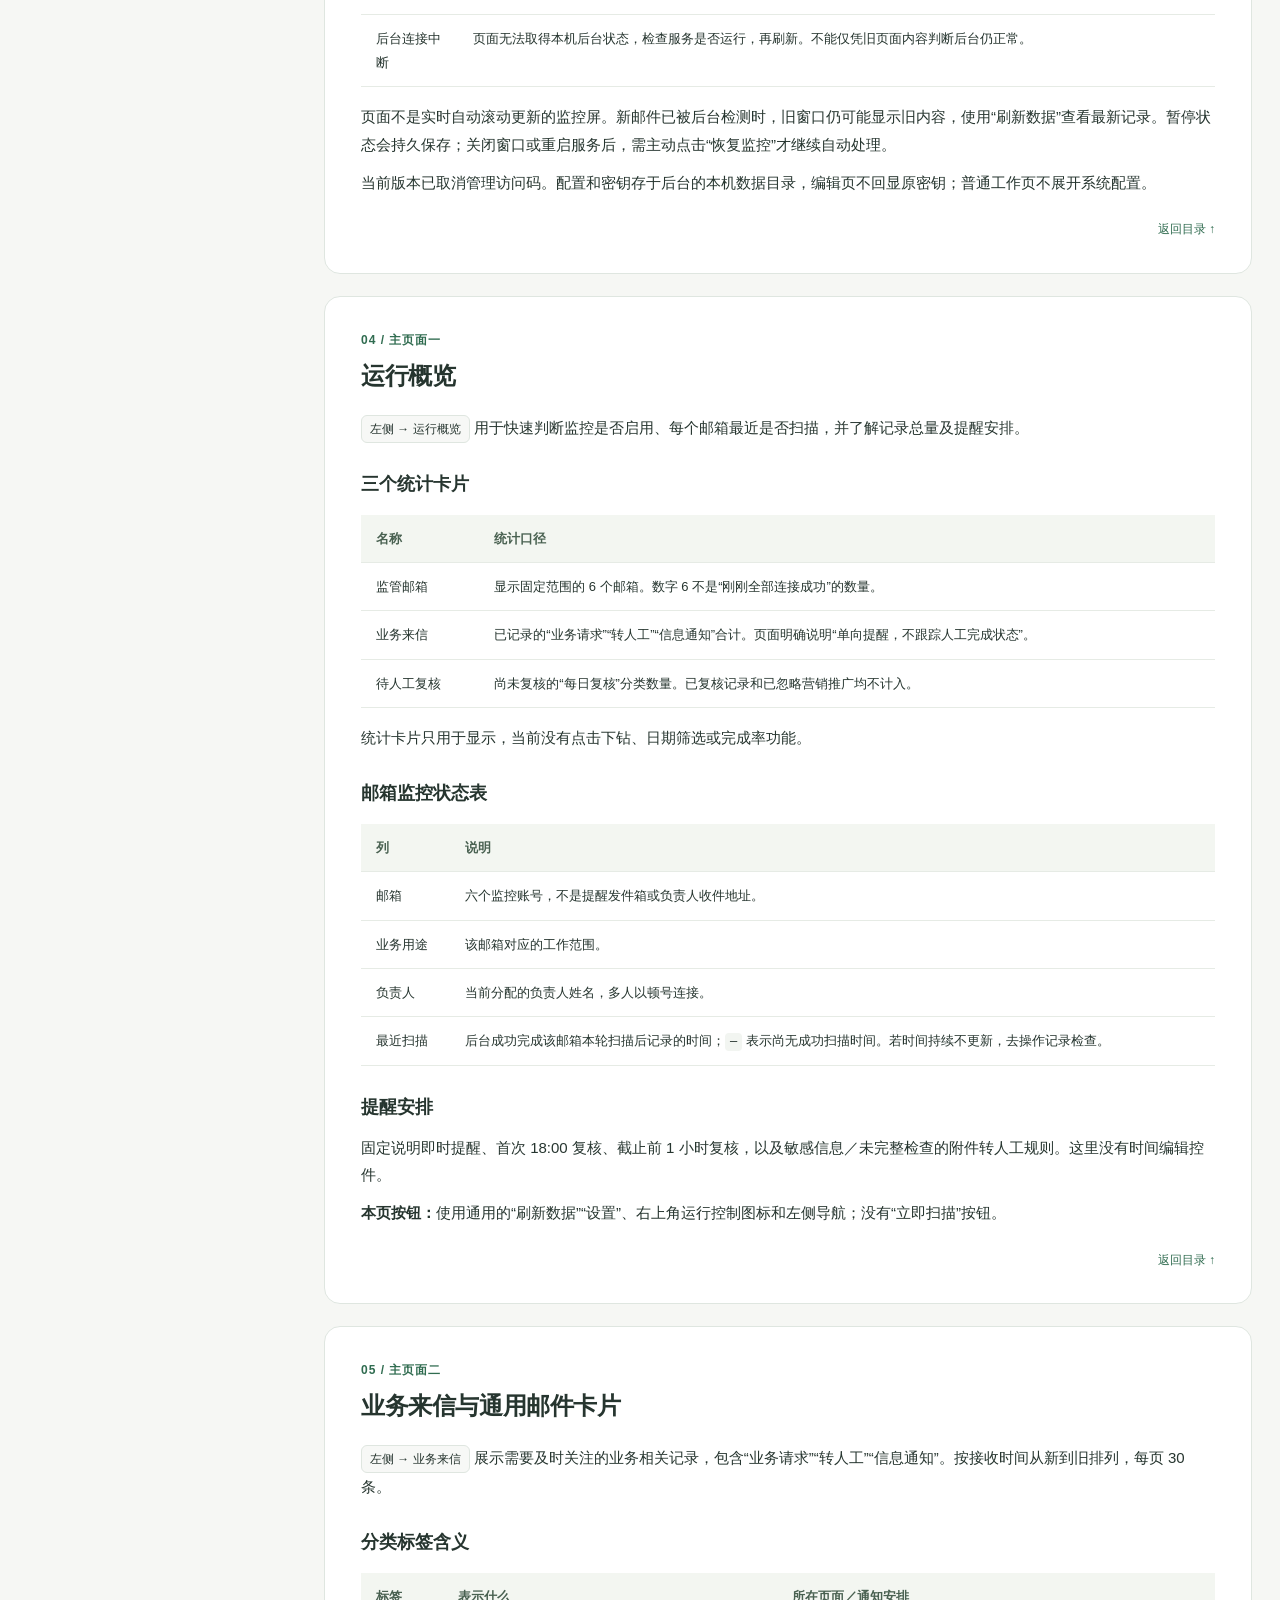
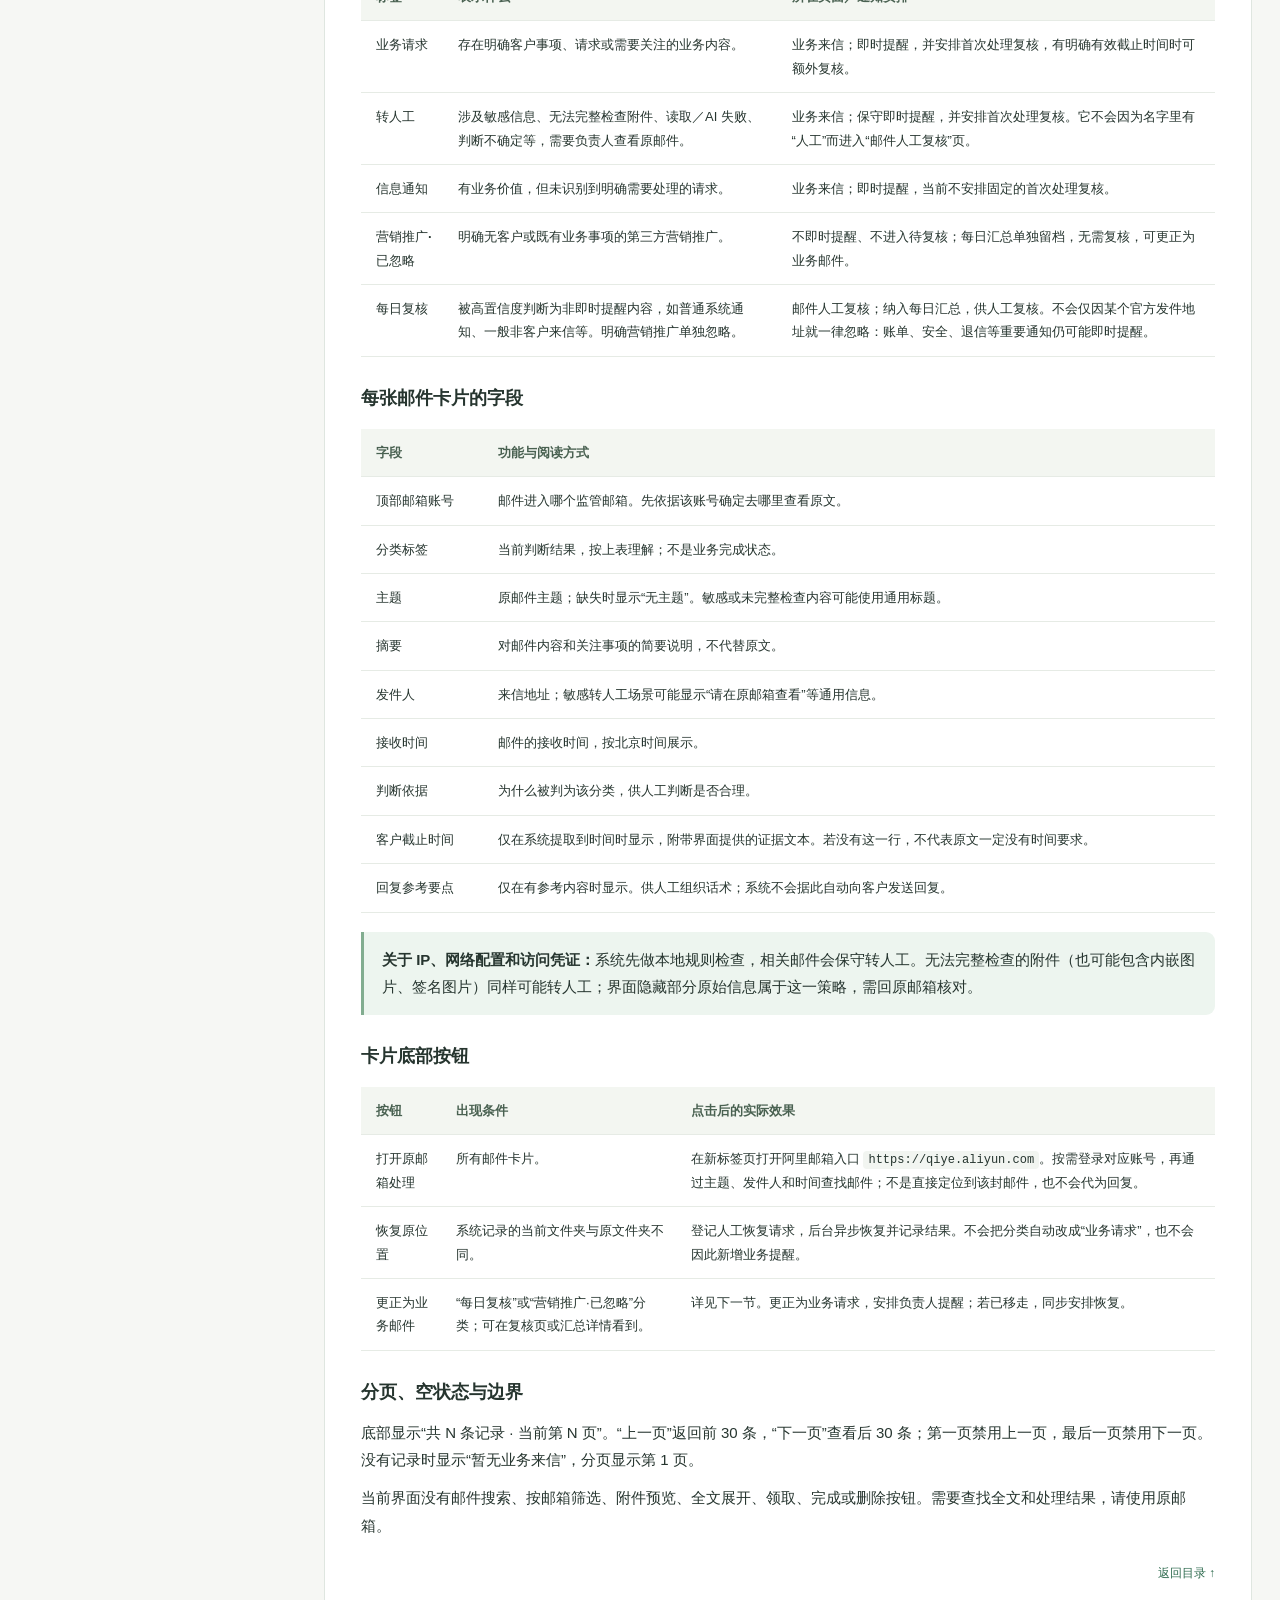
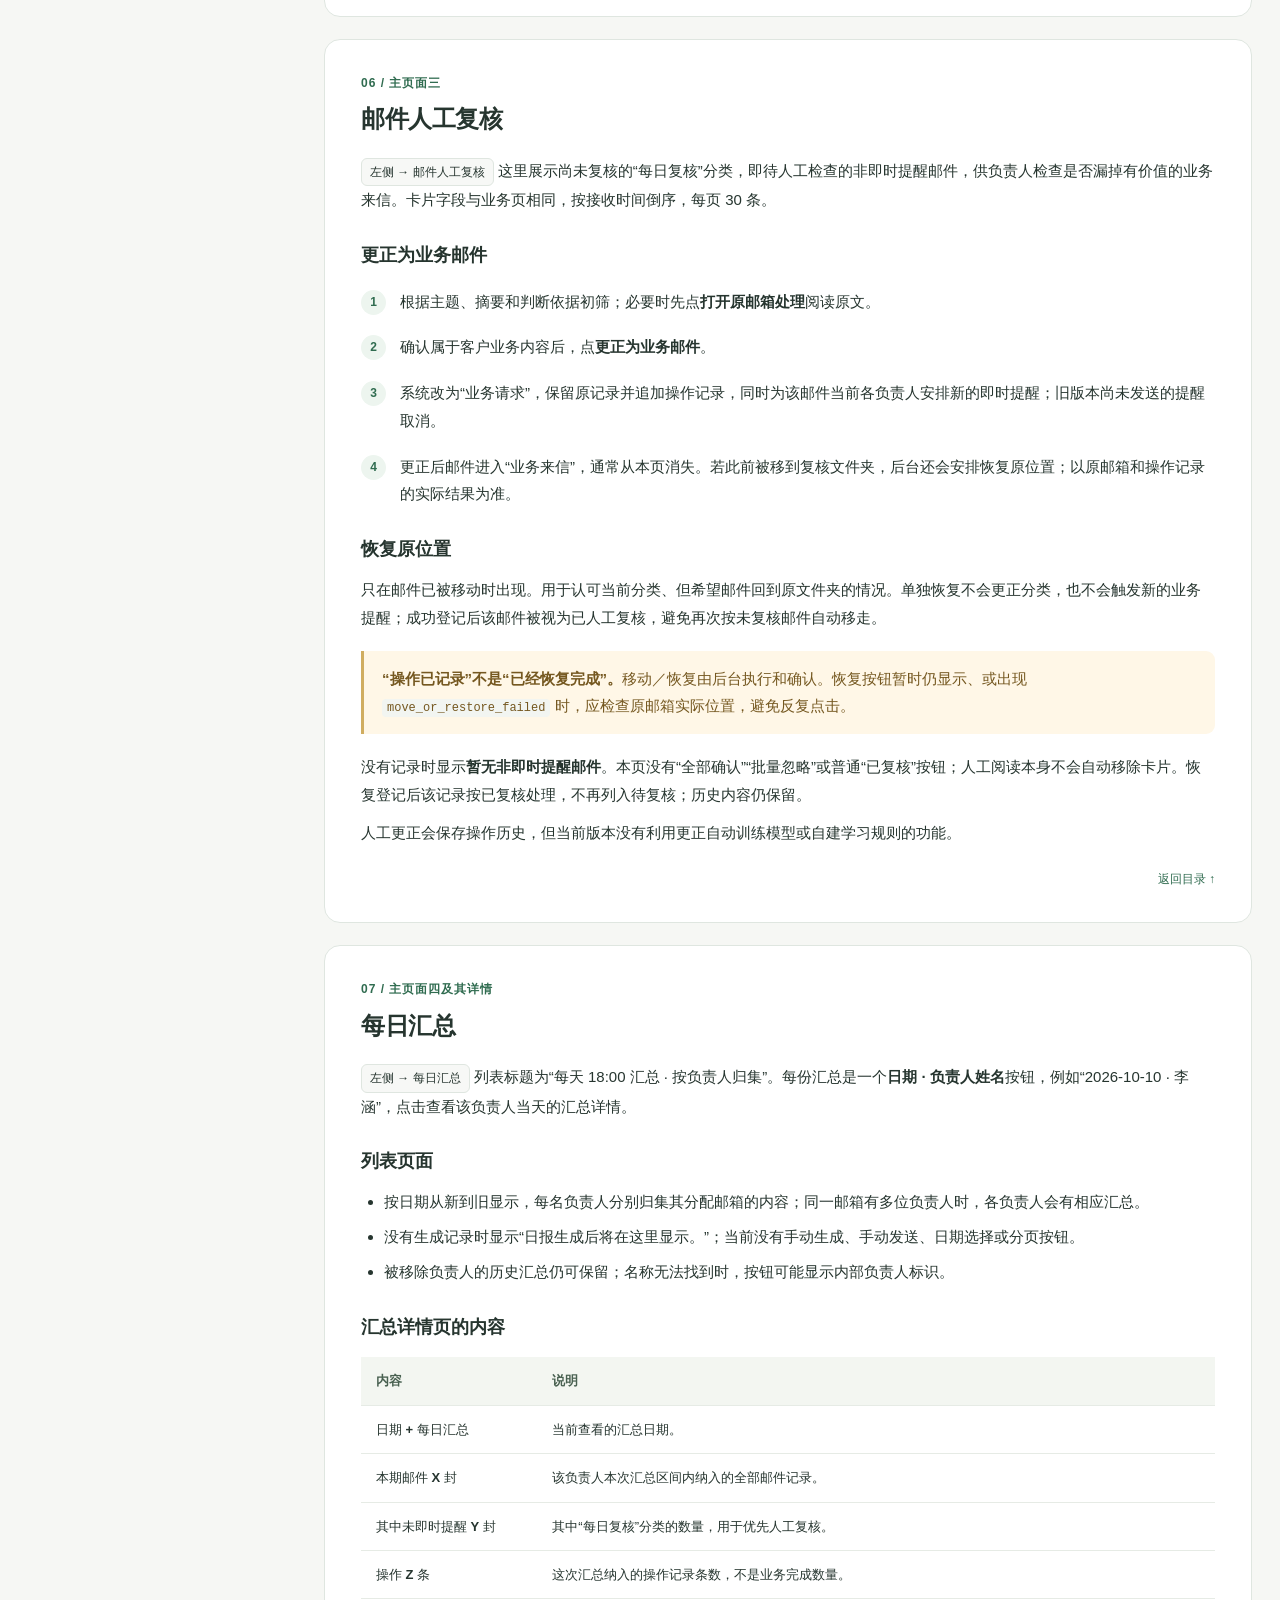
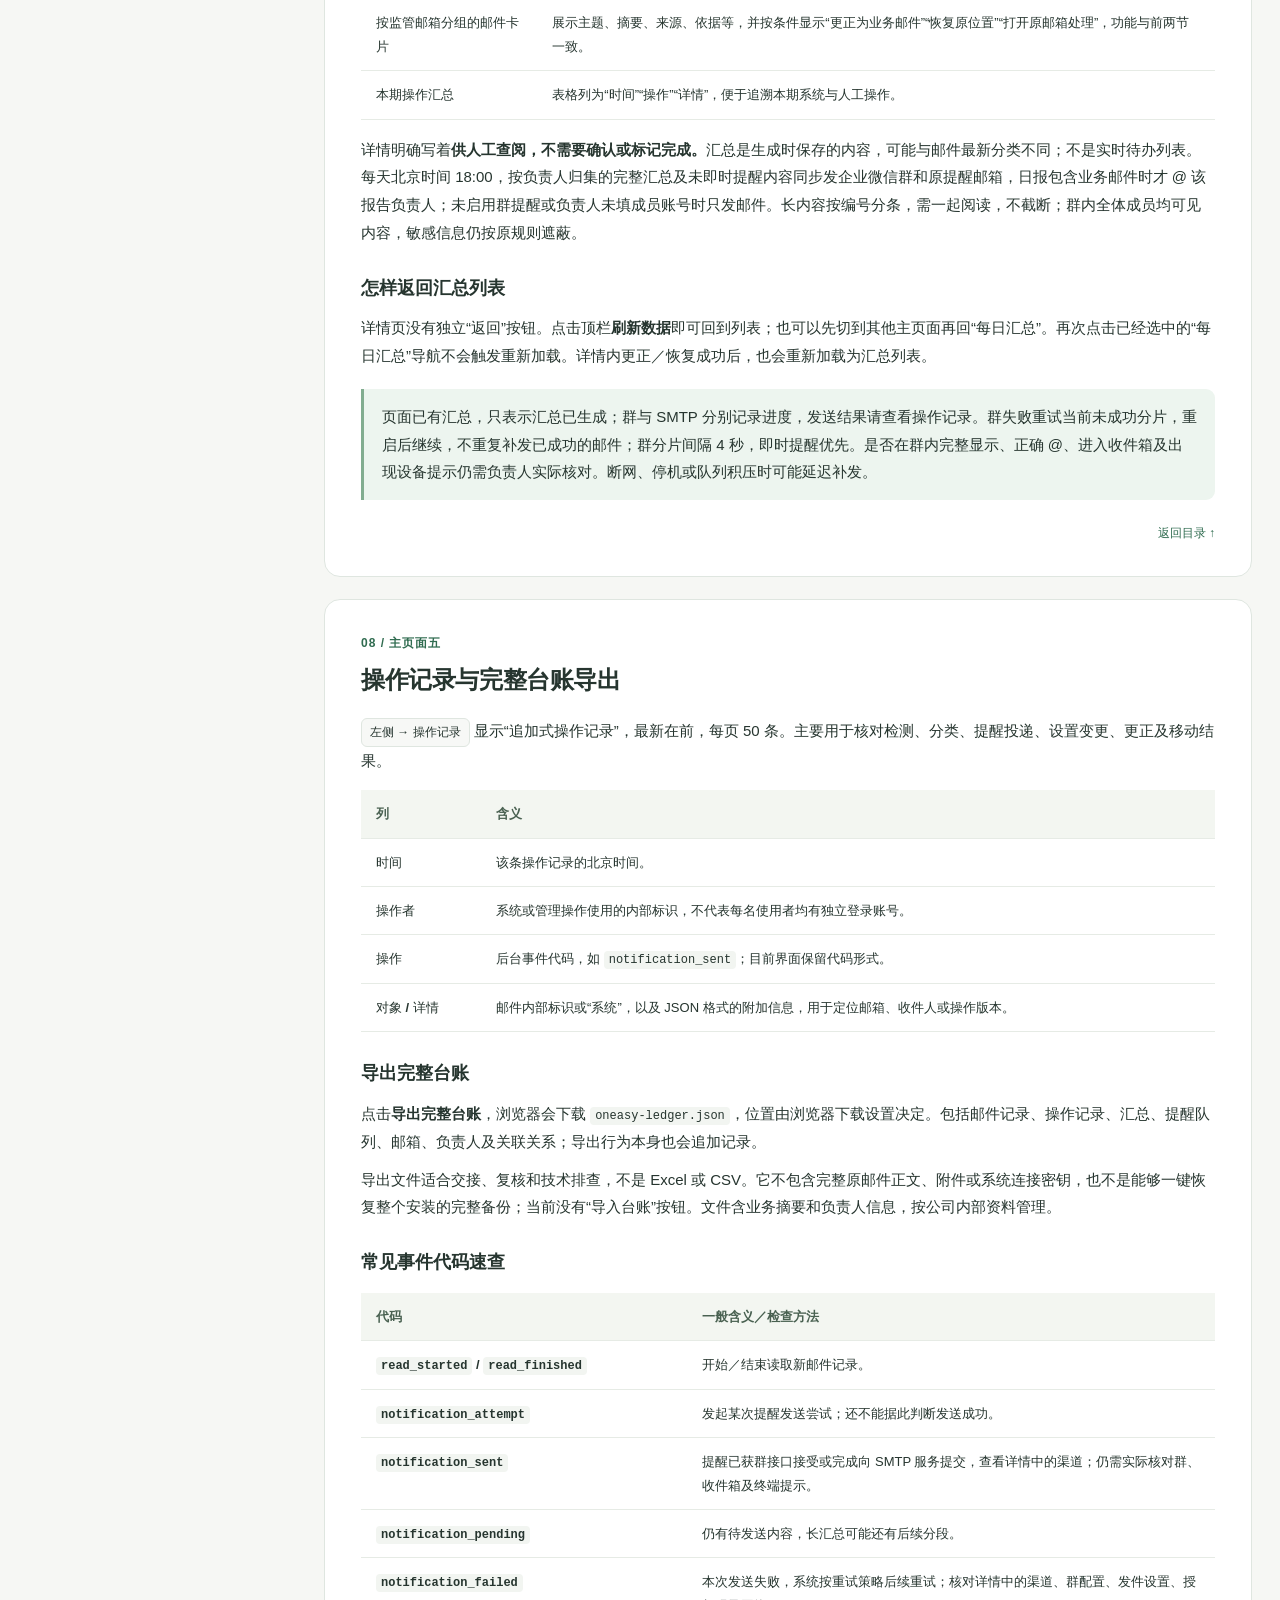
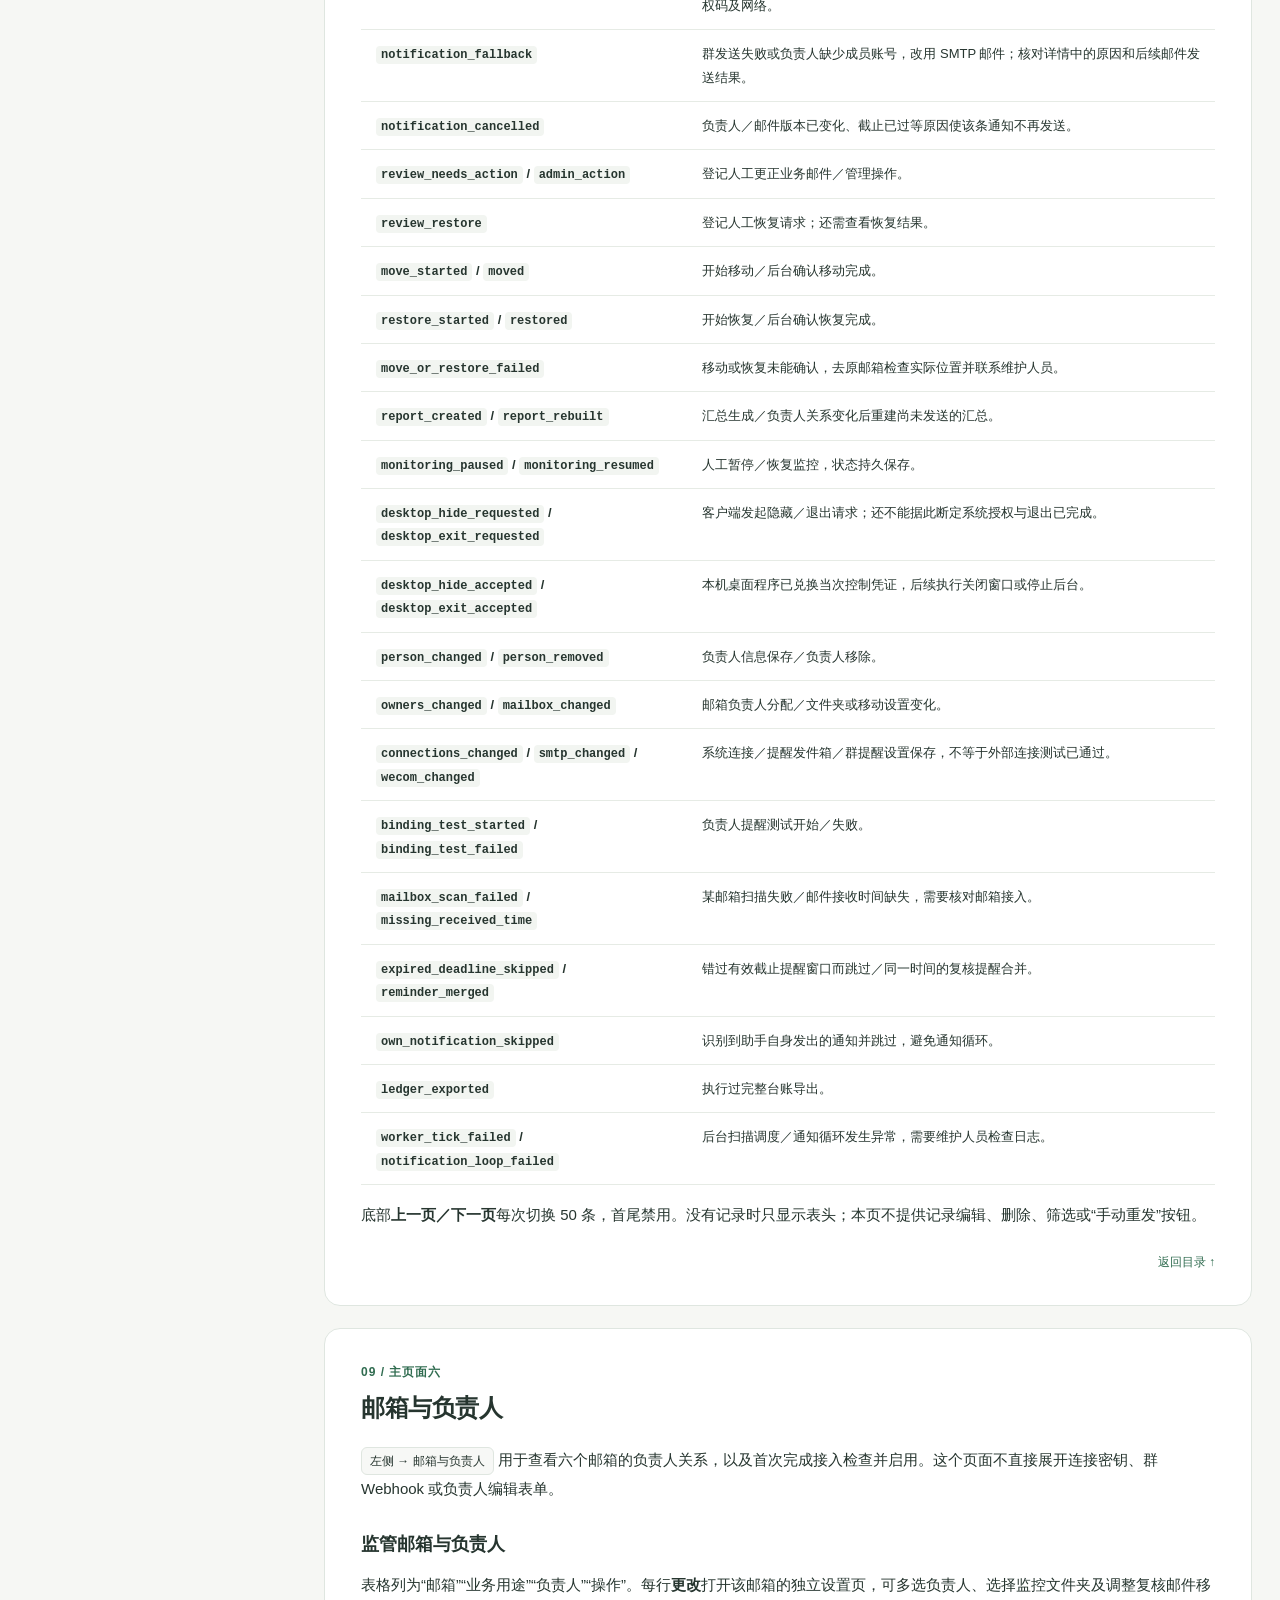
==== commit 14c9232c: "Ignore confirmed marketing without manual review and retain audit history" ====
--- a/docs/详细使用说明.html
+++ b/docs/详细使用说明.html
@@ -53,14 +53,14 @@
       <div class="eyebrow">ONEASY MAIL ASSISTANT / USER MANUAL</div>
       <h1>Oneasy 邮件助手<br>逐页使用说明</h1>
       <p class="lead">从首次部署到日常复核，说明每一个页面、按钮和设置项的用途，以及操作之后系统实际会做什么。</p>
-      <div class="meta"><span class="tag">统一交付包 v1.6.7</span><span class="tag">Windows / Mac 共用界面</span><span class="tag">更新：2026-10-28</span><span class="tag">提醒渠道：企业微信内部群＋邮件</span></div>
-      <p class="caption">本说明依据本次交付源码与现有界面编写，统一安装包版本为 v1.6.7。本文中的按钮示例用于说明，不会执行助手操作。</p>
+      <div class="meta"><span class="tag">统一交付包 v1.6.8</span><span class="tag">Windows / Mac 共用界面</span><span class="tag">更新：2026-10-28</span><span class="tag">提醒渠道：企业微信内部群＋邮件</span></div>
+      <p class="caption">本说明依据本次交付源码与现有界面编写，统一安装包版本为 v1.6.8。本文中的按钮示例用于说明，不会执行助手操作。</p>
       <div class="actions"><a class="primary" href="#workflows">查看日常操作步骤</a><a href="#button-index">查找按钮</a><button type="button" id="print-manual">打印／另存为 PDF</button></div>
     </header>
 
     <section class="section" id="scope">
       <div class="section-num">01 / 系统定位</div><h2>系统负责辅助检测，人工负责业务处理</h2>
-      <p>助手持续检查六个指定阿里企业邮箱的新来信，通过规则和 AI 进行分类、生成摘要、提取事项及明确截止时间，再把需要关注的内容发给相关负责人。未即时提醒的邮件进入每日复核和汇总，便于人工发现遗漏。</p>
+      <p>助手持续检查六个指定阿里企业邮箱的新来信，通过规则和 AI 进行分类、生成摘要、提取事项及明确截止时间，再把需要关注的内容发给相关负责人。普通非业务来信进入每日复核。明确的营销推广自动忽略，不需复核，但仍在完整汇总和台账中保留记录。</p>
       <div class="flow" aria-label="处理流程"><span>客户来信</span><b>→</b><span>规则与 AI 检测</span><b>→</b><span>分类、摘要与记录</span><b>→</b><span>负责人收取提醒／汇总</span><b>→</b><span>人工在原邮箱处理</span></div>
       <div class="grid"><div class="mini"><h3>系统会做什么</h3><p>检测新邮件、保守转人工、发送内部提醒、形成汇总与操作记录；按每个邮箱的设置维护多人通知关系，支持可选的复核文件夹移动。</p></div><div class="mini"><h3>同事仍然怎么工作</h3><p>正常登录阿里邮箱，阅读原文、查看附件、联系客户和发送回复。助手只提供回复参考要点，当前没有自动回复、领取任务或标记完成流程。</p></div></div>
       <h3>六个固定监管邮箱</h3>
@@ -72,7 +72,7 @@
         <tr><td>业务来信提醒</td><td>业务相关或无法确定的来信，检测后加入即时通知队列；全天运行。邮件主题以 <code>【Oneasy·业务来信】</code> 开头。</td><td>阅读摘要，进入对应原邮箱核对并人工处理。</td></tr>
         <tr><td>首次处理复核</td><td>“业务请求”“转人工”类：18:00 前收到，当天 18:00 复核一次；18:00 及以后收到，次日 18:00 复核一次。主题以 <code>【Oneasy·处理复核】</code> 开头。</td><td>自行检查是否已经处理；已处理则无需回复助手。</td></tr>
         <tr><td>截止前复核</td><td>提取到有依据的客户截止时间时，在截止前 1 小时额外复核；与首次复核时间相同则合并。已经错过安排时间、已过期或太晚识别的截止提醒可能跳过。</td><td>再次人工核对进度与原文时间要求。不要只依赖自动识别的截止时间。</td></tr>
-        <tr><td>每日汇总</td><td>每天北京时间 18:00，按负责人归集本期邮件，包含未即时提醒邮件；操作记录在助手内保留。启用群提醒且负责人已填成员账号时，同步发群和原提醒邮箱；否则只发邮件。邮件主题以 <code>【Oneasy·每日汇总】</code> 开头。</td><td>重点人工复核广告、非客户来信等内容是否误判；发现业务邮件后在界面更正。</td></tr>
+        <tr><td>每日汇总</td><td>每天北京时间 18:00，按负责人归集本期邮件，包含未即时提醒邮件；操作记录在助手内保留。启用群提醒且负责人已填成员账号时，同步发群和原提醒邮箱；否则只发邮件。邮件主题以 <code>【Oneasy·每日汇总】</code> 开头。</td><td>复核尚未确认的普通非业务来信；明确营销推广标为已忽略，无需复核。发现误判可更正为业务邮件。</td></tr>
         <tr><td>运行提示</td><td>扫描、移动等出现需检查的问题时，可能发送 <code>【Oneasy·运行提示】</code>。</td><td>查看运行概览和操作记录，必要时联系维护人员。</td></tr>
       </tbody></table></div>
       <p>以上时间统一按<strong>北京时间</strong>计算。“即时”指发现后尽快排队发送：后台完成一轮扫描后约等待 60 秒再开始下一轮，网络、邮件量、AI 耗时和通知队列都会影响实际到达时间；不保证每封邮件都在固定秒数内提醒。</p>
@@ -90,13 +90,16 @@
       <p><strong>短暂故障先静默修复。</strong>连续3次扫描失败，或判断需要管理员处理时，才生成运行提醒。同一轮到期的同类异常合并列出受影响邮箱，<strong>不 @ 任何负责人</strong>。同一邮箱同一类异常对同一负责人当天不重复新建；新受影响邮箱或跨日持续异常可再次提醒。群发送失败或未启用群时，邮件按负责人合并兜底。</p>
       <p><strong>如何确认修复：</strong>打开“运行概览”，点击“刷新数据”，核对受影响邮箱的最近成功扫描时间；在“操作记录”查看扫描诊断、恢复尝试和恢复成功记录。只有完整扫描成功才记为恢复，同时取消尚未发出的旧扫描告警；成功不会另外发群消息。已检测邮件保留去重记录，不因重试重复发业务提醒。</p>
       <p>只有业务来信、业务处理复核及含业务邮件的日报保留 @。纯运行、广告或空日报不 @；18:00完整日报与原提醒邮箱仍保留。恢复尝试和结果保留在助手的操作记录中，不附加到每日通知。</p>
+      <h3 id="marketing-ignore">营销推广自动忽略（v1.6.8）</h3>
+      <p>只有明确无具体客户或既有业务事项的第三方广告、推销、促销和学习推广，才标为“营销推广·已忽略”。不即时提醒、不进入待复核、不@负责人，不移动到待复核文件夹。完整汇总保留主题、摘要、来源及已忽略标识；可在汇总详情中更正为业务邮件，不删除原邮箱内容。</p>
+      <p>普通系统通知仍供每日复核。判断不确定或无可靠原文依据时保守转人工；客户请求、实际合作、合同订单、安全风险及公司敏感信息不适用营销忽略。仅凭no-reply、发件人或退订链接不能忽略邮件。</p>
       <h3 id="reviewed-state">已复核与待复核（v1.6.7）</h3>
       <p>人工复核列表和首页待复核数量只包含尚未确认的非业务邮件。明确确认后登记为“已复核”，保留邮件分类与操作记录；完整汇总单列已复核记录，不再把它们列入待复核或重复提示复核。</p>
       <p>当前明确确认由管理员或助手登记；仅阅读页面不会自动登记。分类复核不等于客户业务办结，不新增任务领取或业务完成回执。已经发出或正在分条投递的日报保留原快照，新生成的汇总按最新状态展示。</p>
       <h3 id="classification-updates">推广与常规定期提醒（v1.6.6）</h3>
-      <p>第三方向公司推销工具、付费诊断或免费营销方案，没有具体客户或既有业务事项时，归每日复核，不即时通知。退订链接中的token参数会先在本机移除，参数值不发送给AI；真实凭证、登录链接和设备信息仍转人工。</p>
+      <p>第三方向公司推销工具、付费诊断或免费营销方案，没有具体客户或既有业务事项时，自动标为“营销推广·已忽略”，不即时通知、不进入待复核。退订链接中的token参数会先在本机移除，参数值不发送给AI；真实凭证、登录链接和设备信息仍转人工。</p>
       <p>已核实的 no-reply@mailsupport.aliyun.com“【系统通知】定期修改密码提醒”完整模板，在无额外风险、凭证或附件时，归每日复核并显示“阿里邮箱定期修改密码提醒……”的摘要。异常登录、实际改密异常、欠费或服务中断等仍及时提醒。不仅凭no-reply或官方发件地址决定忽略。</p>
-      <p>推广与常规提醒仍出现在每日汇总。更正既有记录时保留已发通知及操作历史，取消尚未发送的对应复核提醒；不会撤回既有群消息。</p>
+      <p>推广在每日汇总的“已忽略推广”中留档，无需人工复核；常规提醒继续按未复核／已复核状态归集。更正既有记录时保留已发通知及操作历史，取消尚未发送的对应复核提醒；不会撤回既有群消息。</p>
       <h3 id="daily-report-trim">每日汇总精简（v1.6.5）</h3>
       <p>v1.6.5：每日群汇总和邮件汇总仅展示本期邮件，不再附带系统操作摘要或操作日志。没有业务来信和待人工复核邮件时，只展示日期、统计时段和0封数量，不显示末尾业务处理／人工复核提示。有邮件时仍保留完整清单和处理提示。后台操作台账及汇总详情中的操作记录继续保留，定时时间、负责人和@规则沿用原有配置。已经开始分条发送的旧日报按原进度发完，之后的新日报使用精简格式。</p>
       <h3 id="group-message-format">群消息怎么读（v1.6.2）</h3>
@@ -175,7 +178,7 @@
       <div class="table-wrap"><table><thead><tr><th>名称</th><th>统计口径</th></tr></thead><tbody>
         <tr><td>监管邮箱</td><td>显示固定范围的 6 个邮箱。数字 6 不是“刚刚全部连接成功”的数量。</td></tr>
         <tr><td>业务来信</td><td>已记录的“业务请求”“转人工”“信息通知”合计。页面明确说明“单向提醒，不跟踪人工完成状态”。</td></tr>
-        <tr><td>每日复核邮件</td><td>已记录的全部“每日复核”分类邮件数量，包括历史记录；不是今天未读或尚未处理的数量。</td></tr>
+        <tr><td>待人工复核</td><td>尚未复核的“每日复核”分类数量。已复核记录和已忽略营销推广均不计入。</td></tr>
       </tbody></table></div>
       <p>统计卡片只用于显示，当前没有点击下钻、日期筛选或完成率功能。</p>
       <h3>邮箱监控状态表</h3>
@@ -195,7 +198,8 @@
         <tr><td>业务请求</td><td>存在明确客户事项、请求或需要关注的业务内容。</td><td>业务来信；即时提醒，并安排首次处理复核，有明确有效截止时间时可额外复核。</td></tr>
         <tr><td>转人工</td><td>涉及敏感信息、无法完整检查附件、读取／AI 失败、判断不确定等，需要负责人查看原邮件。</td><td>业务来信；保守即时提醒，并安排首次处理复核。它不会因为名字里有“人工”而进入“邮件人工复核”页。</td></tr>
         <tr><td>信息通知</td><td>有业务价值，但未识别到明确需要处理的请求。</td><td>业务来信；即时提醒，当前不安排固定的首次处理复核。</td></tr>
-        <tr><td>每日复核</td><td>被高置信度判断为非即时提醒内容，如广告、一般非客户来信等。</td><td>邮件人工复核；纳入每日汇总，供人工复核。不会仅因某个官方发件地址就一律忽略：账单、安全、退信等重要通知仍可能即时提醒。</td></tr>
+        <tr><td>营销推广·已忽略</td><td>明确无客户或既有业务事项的第三方营销推广。</td><td>不即时提醒、不进入待复核；每日汇总单独留档，无需复核，可更正为业务邮件。</td></tr>
+        <tr><td>每日复核</td><td>被高置信度判断为非即时提醒内容，如普通系统通知、一般非客户来信等。明确营销推广单独忽略。</td><td>邮件人工复核；纳入每日汇总，供人工复核。不会仅因某个官方发件地址就一律忽略：账单、安全、退信等重要通知仍可能即时提醒。</td></tr>
       </tbody></table></div>
       <h3>每张邮件卡片的字段</h3>
       <div class="table-wrap"><table><thead><tr><th>字段</th><th>功能与阅读方式</th></tr></thead><tbody>
@@ -206,7 +210,7 @@
       <div class="table-wrap"><table class="wide"><thead><tr><th>按钮</th><th>出现条件</th><th>点击后的实际效果</th></tr></thead><tbody>
         <tr><td>打开原邮箱处理</td><td>所有邮件卡片。</td><td>在新标签页打开阿里邮箱入口 <code>https://qiye.aliyun.com</code>。按需登录对应账号，再通过主题、发件人和时间查找邮件；不是直接定位到该封邮件，也不会代为回复。</td></tr>
         <tr><td>恢复原位置</td><td>系统记录的当前文件夹与原文件夹不同。</td><td>登记人工恢复请求，后台异步恢复并记录结果。不会把分类自动改成“业务请求”，也不会因此新增业务提醒。</td></tr>
-        <tr><td>更正为业务邮件</td><td>仅“每日复核”分类；通常在复核页或汇总详情看到。</td><td>详见下一节。更正为业务请求，安排负责人提醒；若已移走，同步安排恢复。</td></tr>
+        <tr><td>更正为业务邮件</td><td>“每日复核”或“营销推广·已忽略”分类；可在复核页或汇总详情看到。</td><td>详见下一节。更正为业务请求，安排负责人提醒；若已移走，同步安排恢复。</td></tr>
       </tbody></table></div>
       <h3>分页、空状态与边界</h3>
       <p>底部显示“共 N 条记录 · 当前第 N 页”。“上一页”返回前 30 条，“下一页”查看后 30 条；第一页禁用上一页，最后一页禁用下一页。没有记录时显示“暂无业务来信”，分页显示第 1 页。</p>
@@ -361,7 +365,7 @@
       <div class="table-wrap"><table><thead><tr><th>填法</th><th>含义／注意</th></tr></thead><tbody>
         <tr><td>留空</td><td>按页面提示监控收件箱、垃圾箱及全部自定义文件夹；后台排除根目录、已发送、草稿、删除等禁止范围。</td></tr><tr><td>填写多个 ID</td><td>使用阿里邮箱接口返回的真实文件夹 ID，用<strong>英文逗号</strong>隔开。不是填写“收件箱”等中文名称；每个 ID 不超过 100 字符，需符合接口标识格式。</td></tr><tr><td>保存后</td><td>格式合法不等于指定文件夹真实存在或已扫描成功；ID 应由管理员确认，随后核对来信和扫描情况。不要猜测 ID。</td></tr>
       </tbody></table></div>
-      <h3>开启广告等邮件自动移入“助手待复核”</h3>
+      <h3>开启待复核邮件自动移入“助手待复核”（已忽略推广除外）</h3>
       <p>这是按邮箱控制的复选开关。开启后，后台可在原邮箱创建／使用<strong>助手待复核</strong>文件夹，把未人工复核的“每日复核”类邮件实际移入；原邮件不是永久删除。更正业务邮件或单独恢复时，可安排回原文件夹。</p>
       <div class="callout warn"><p><strong>这是会改变原邮箱邮件位置的功能。</strong>开启后也可能处理已记录但尚未复核的每日复核邮件。关闭开关不会自动恢复此前移动的邮件，已排队的移动／恢复可能仍继续。当前真实客户联调未覆盖移动场景，启用前应按公司验收安排核对结果。</p></div>
       <p>若只希望检测与提醒，可保持此开关关闭；“邮件人工复核”和每日汇总仍然可用。移动后在原邮箱或操作记录中核对位置和结果，失败时交人工处理。</p>
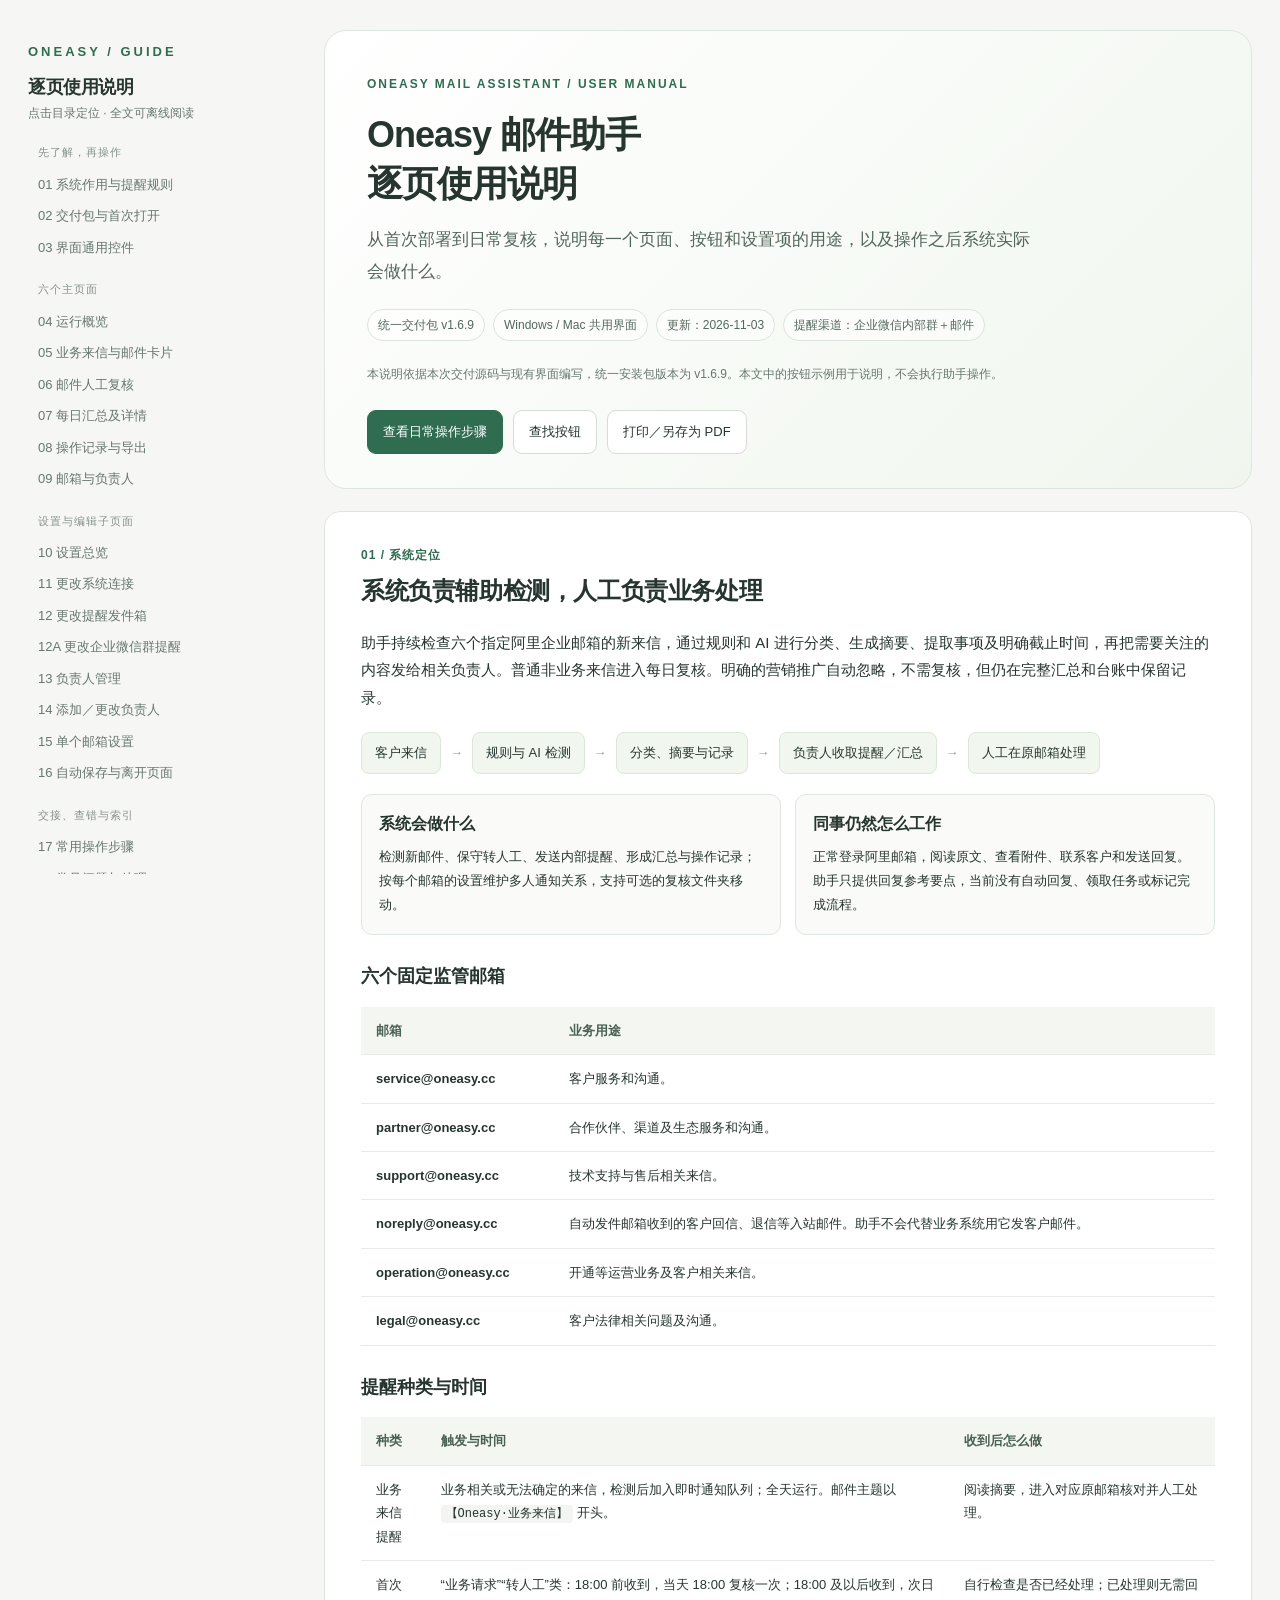
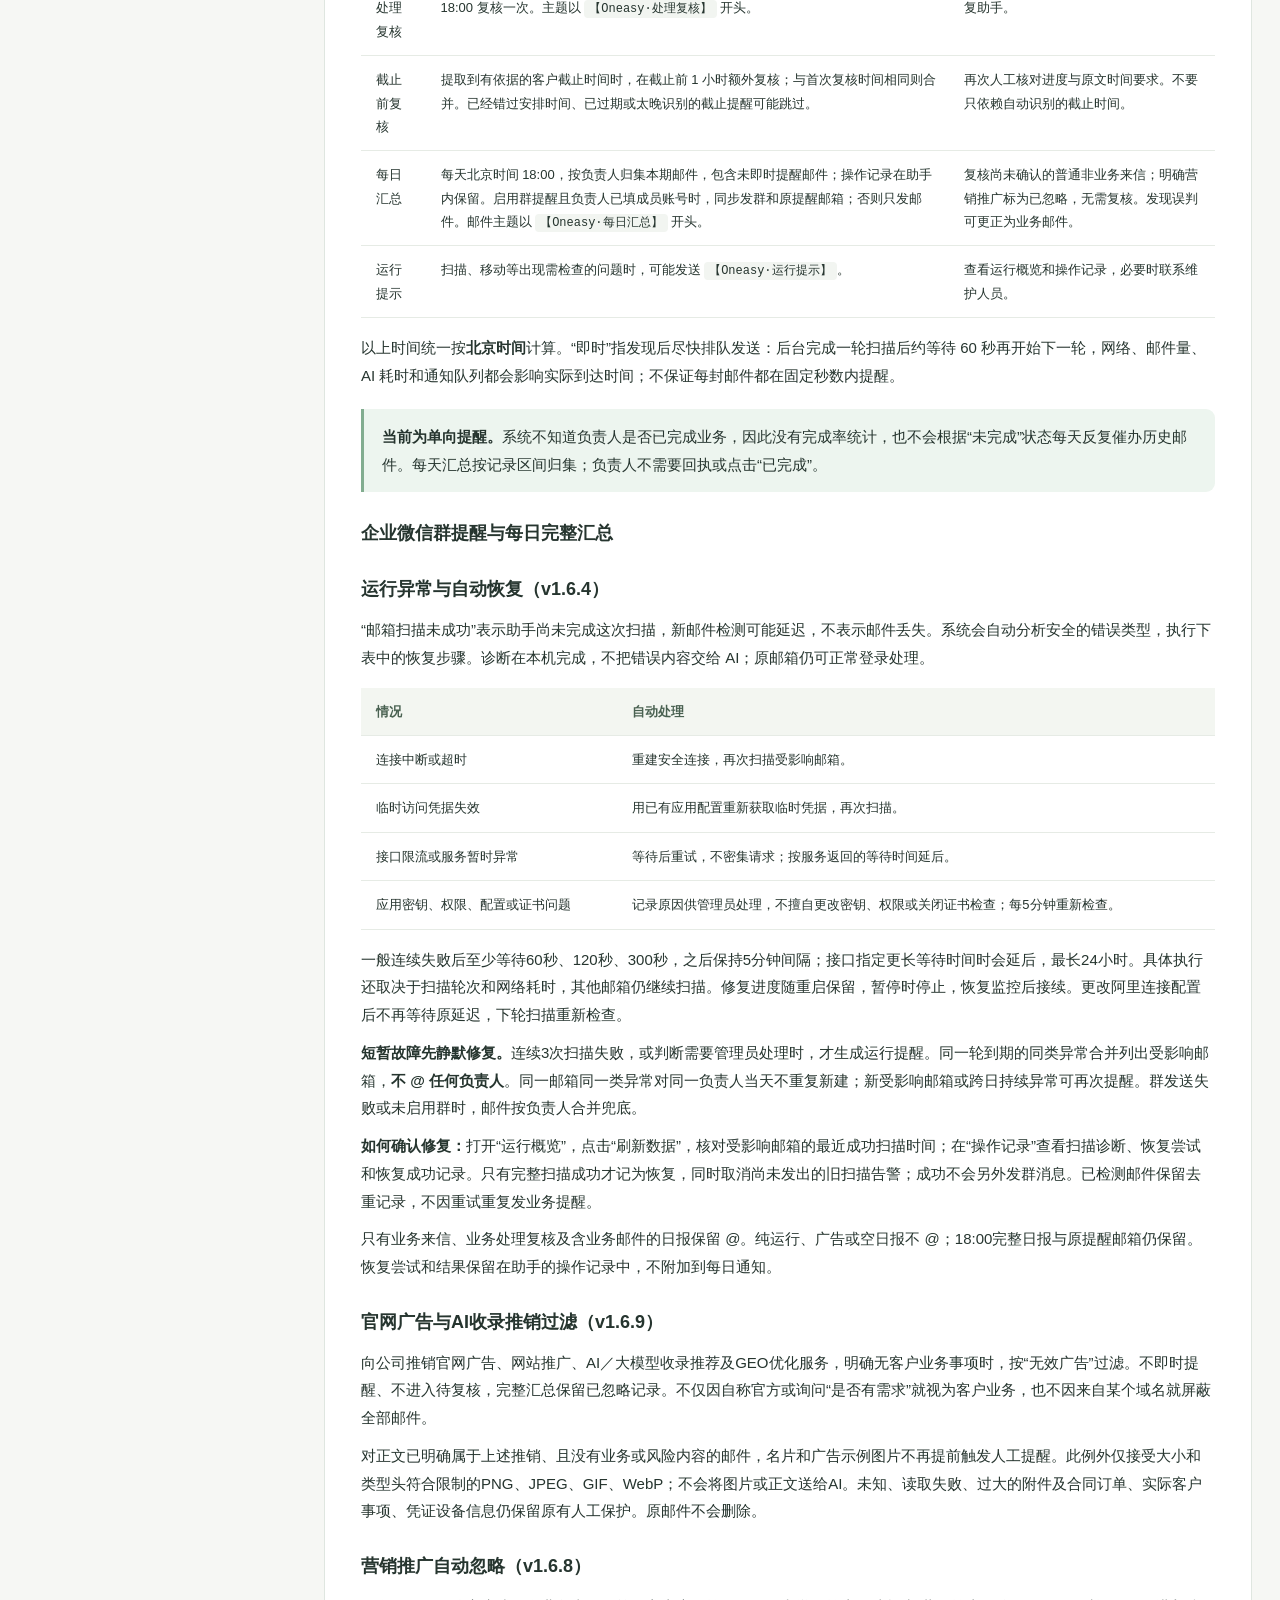
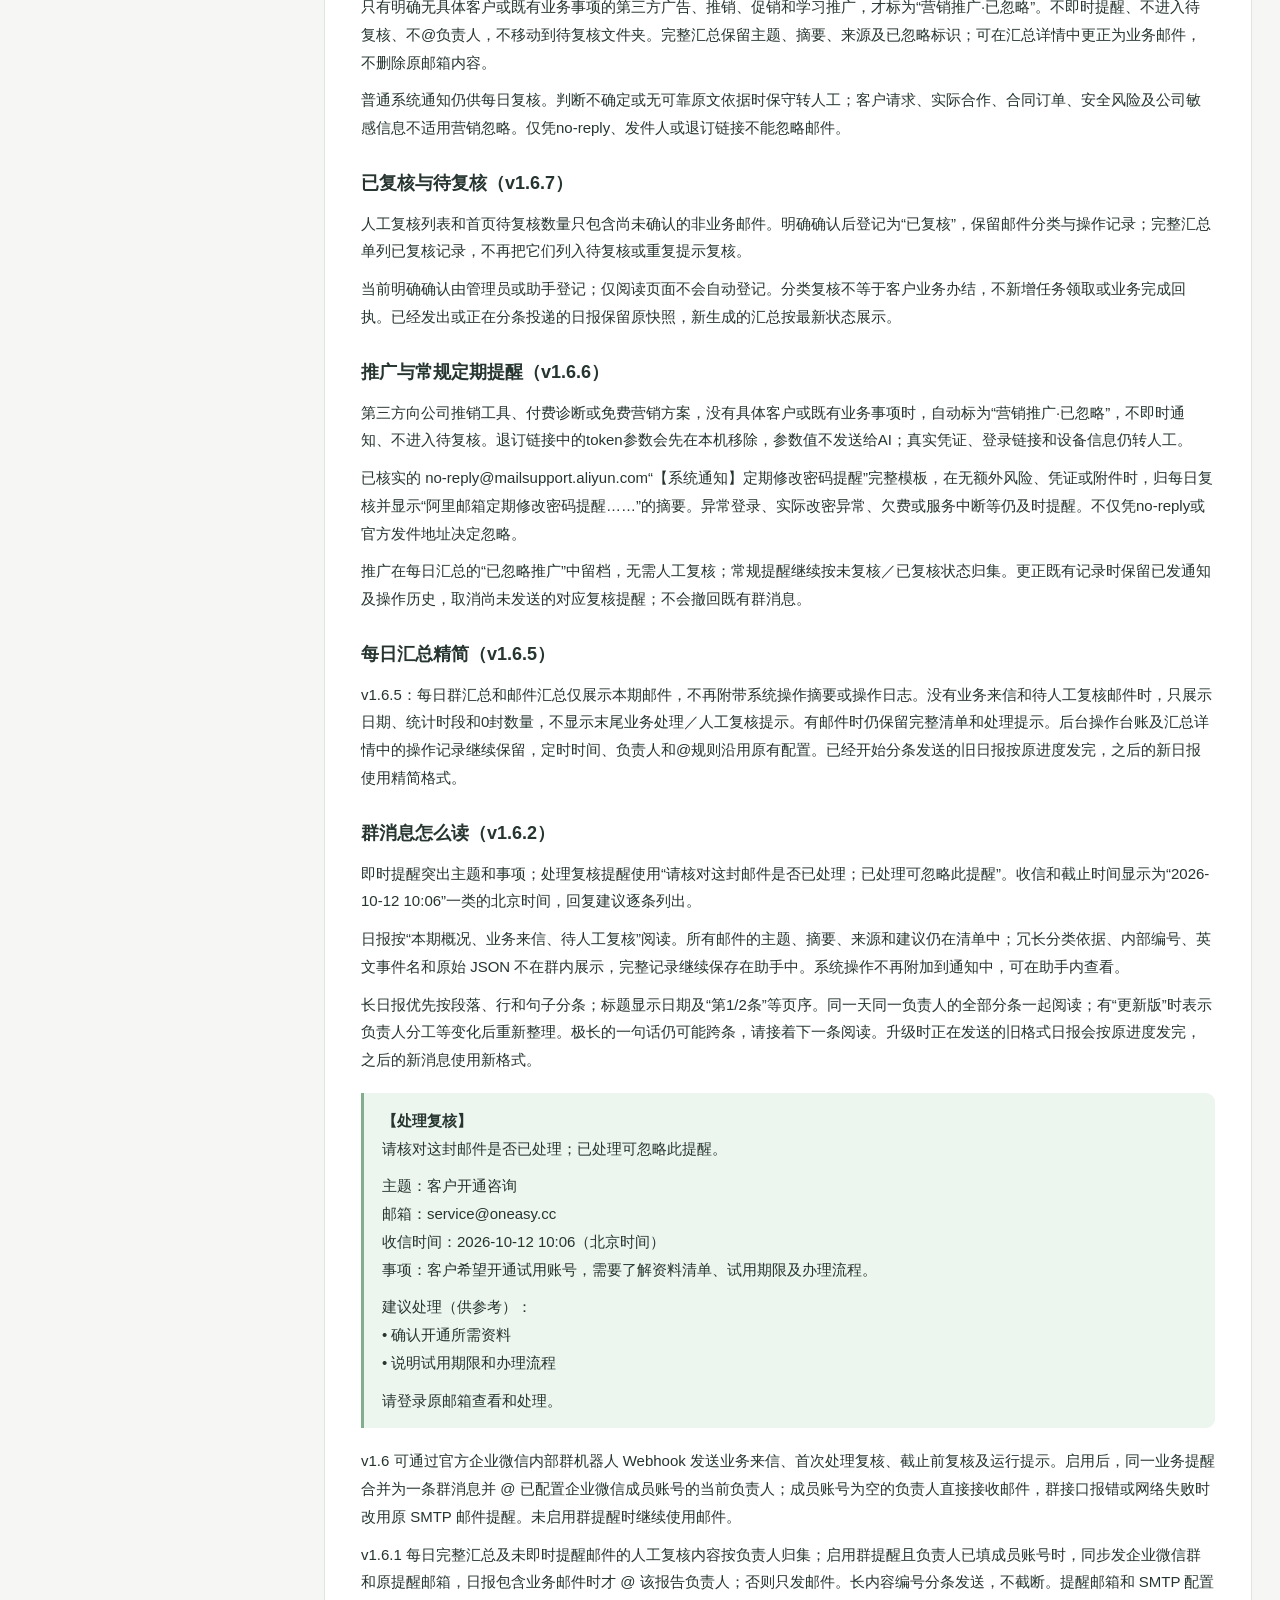
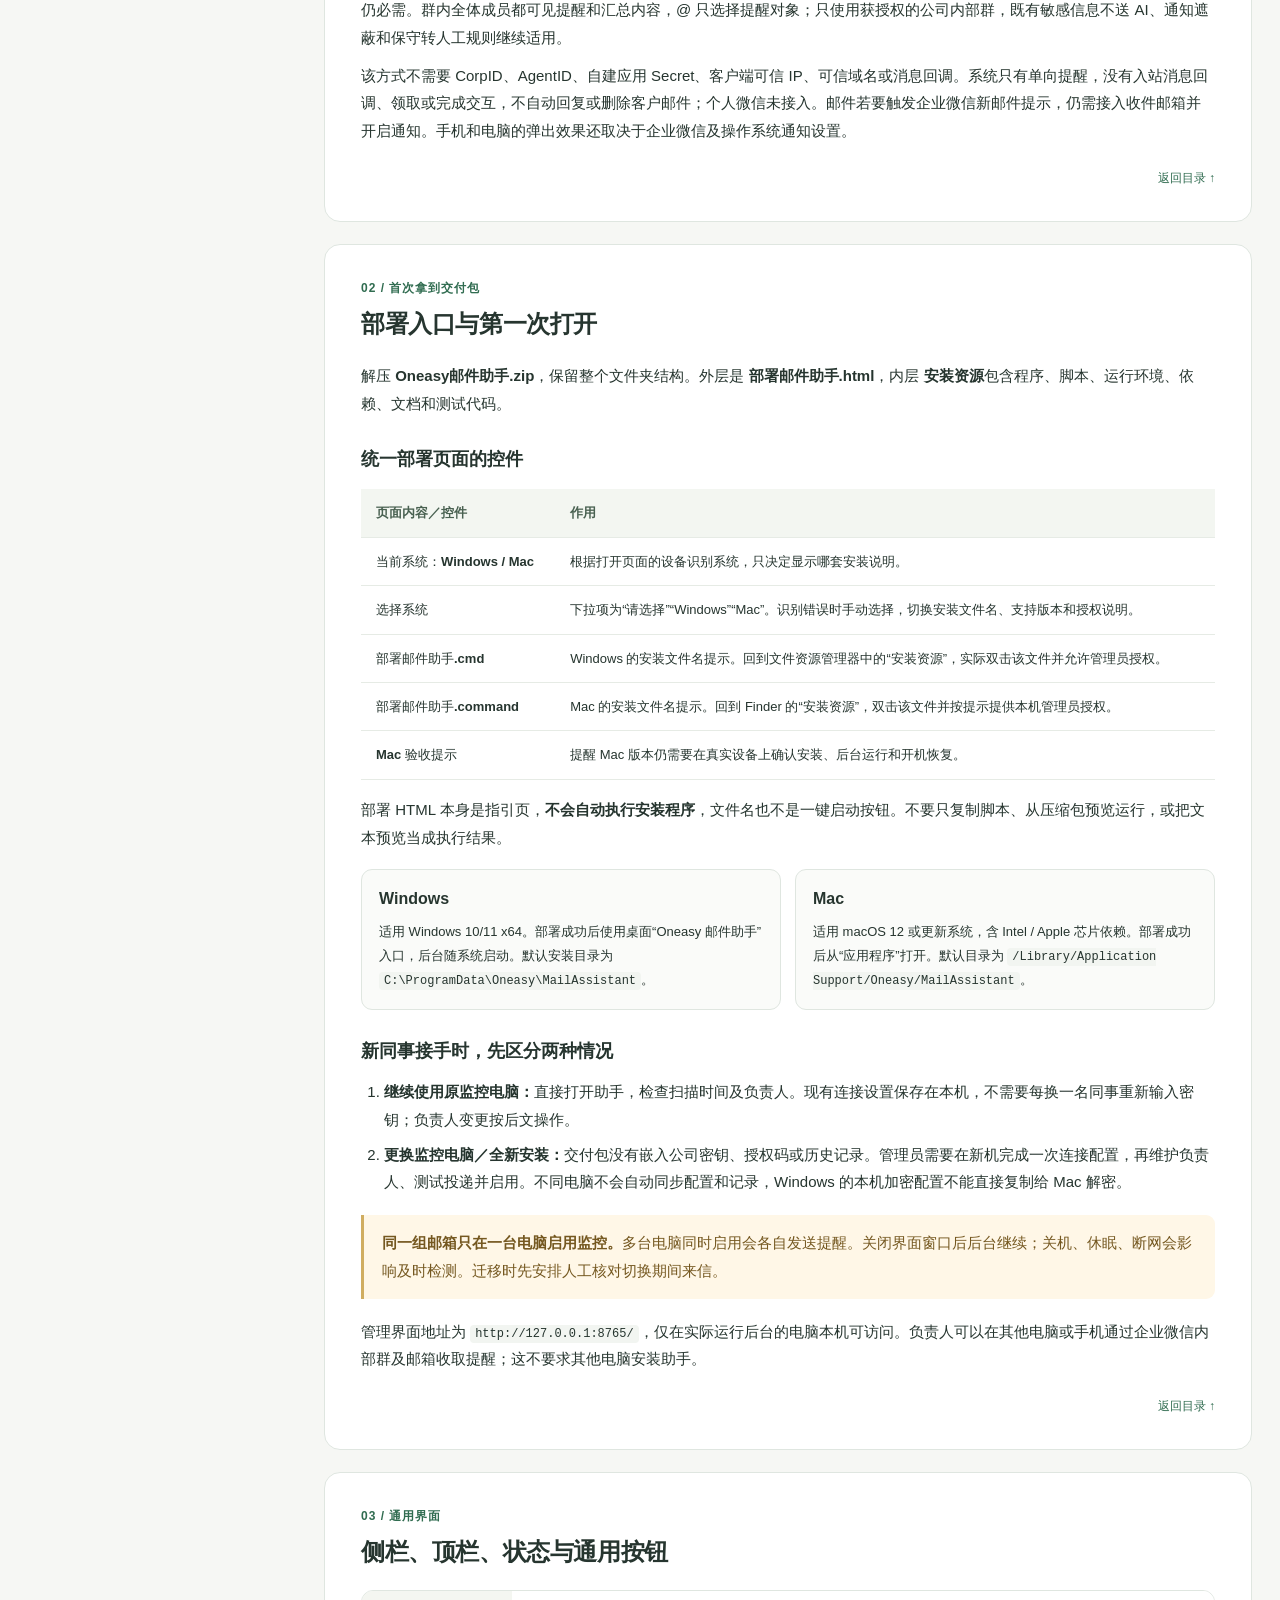
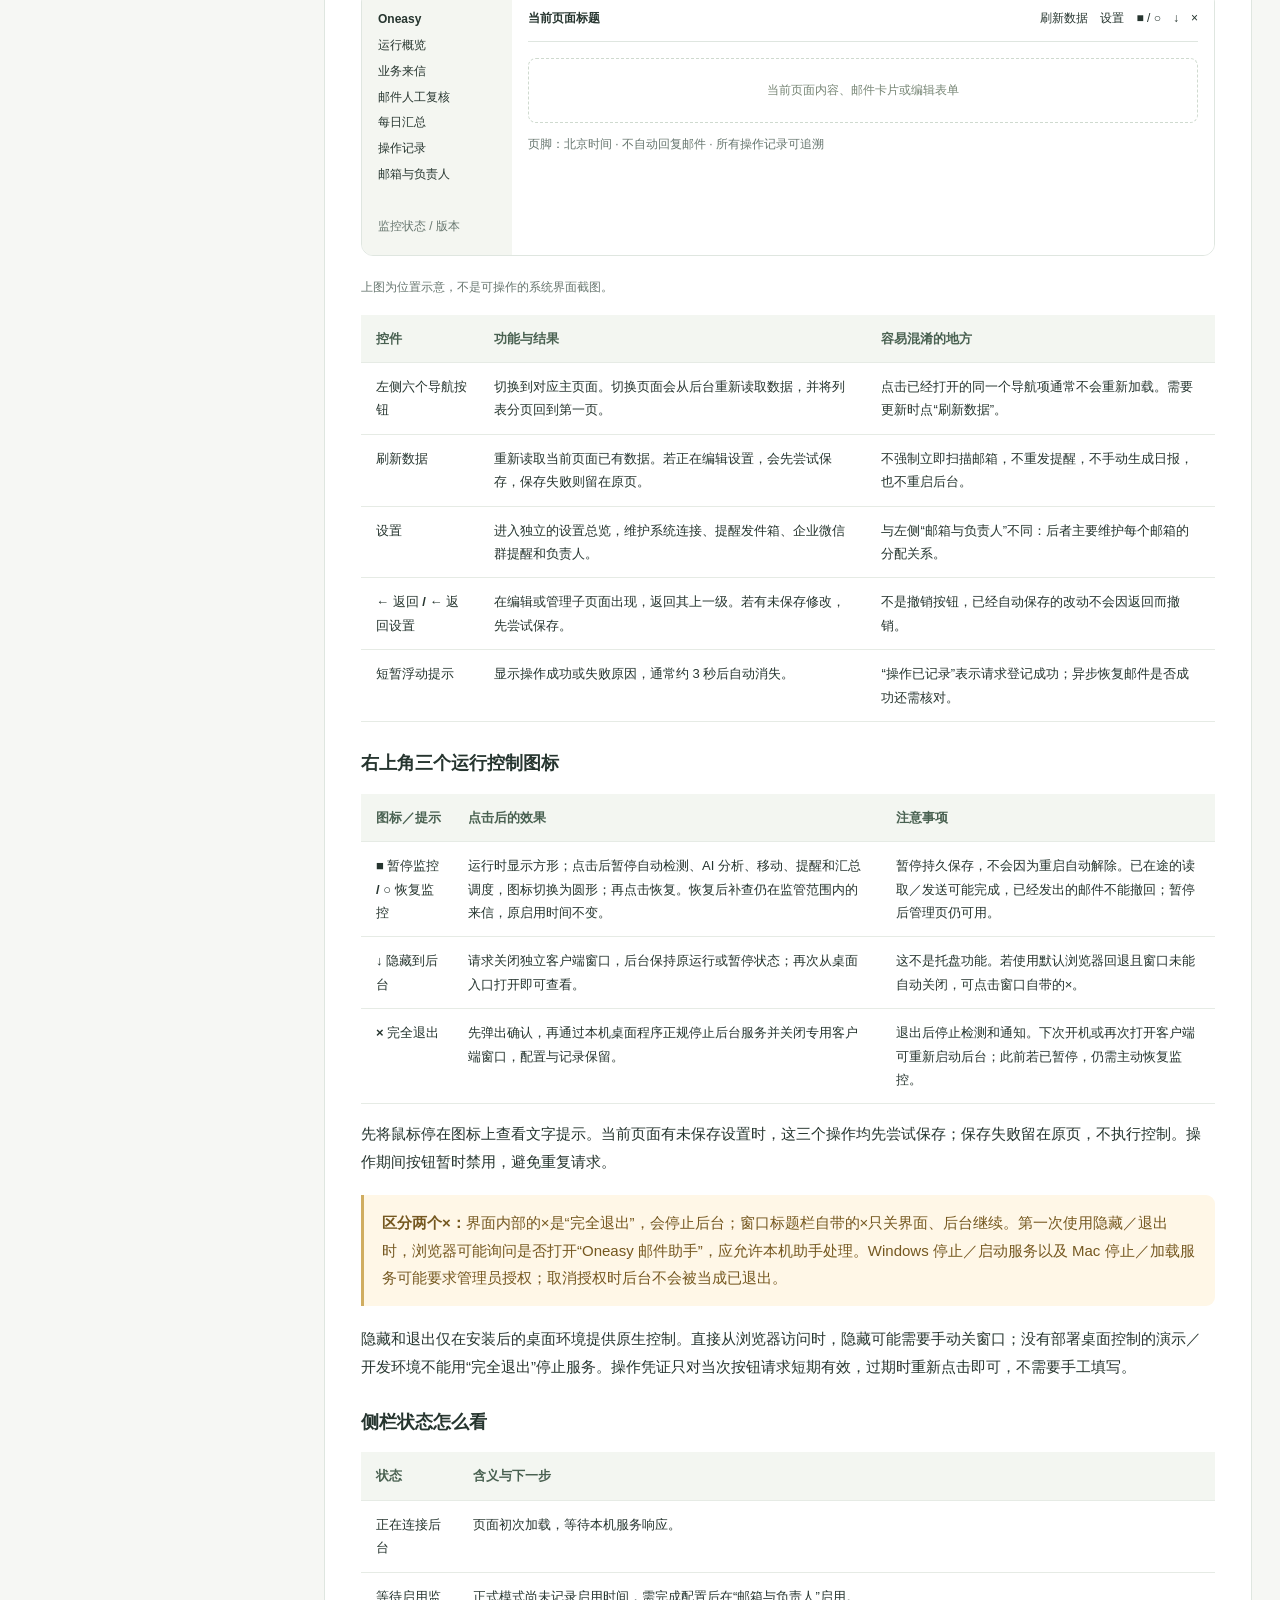
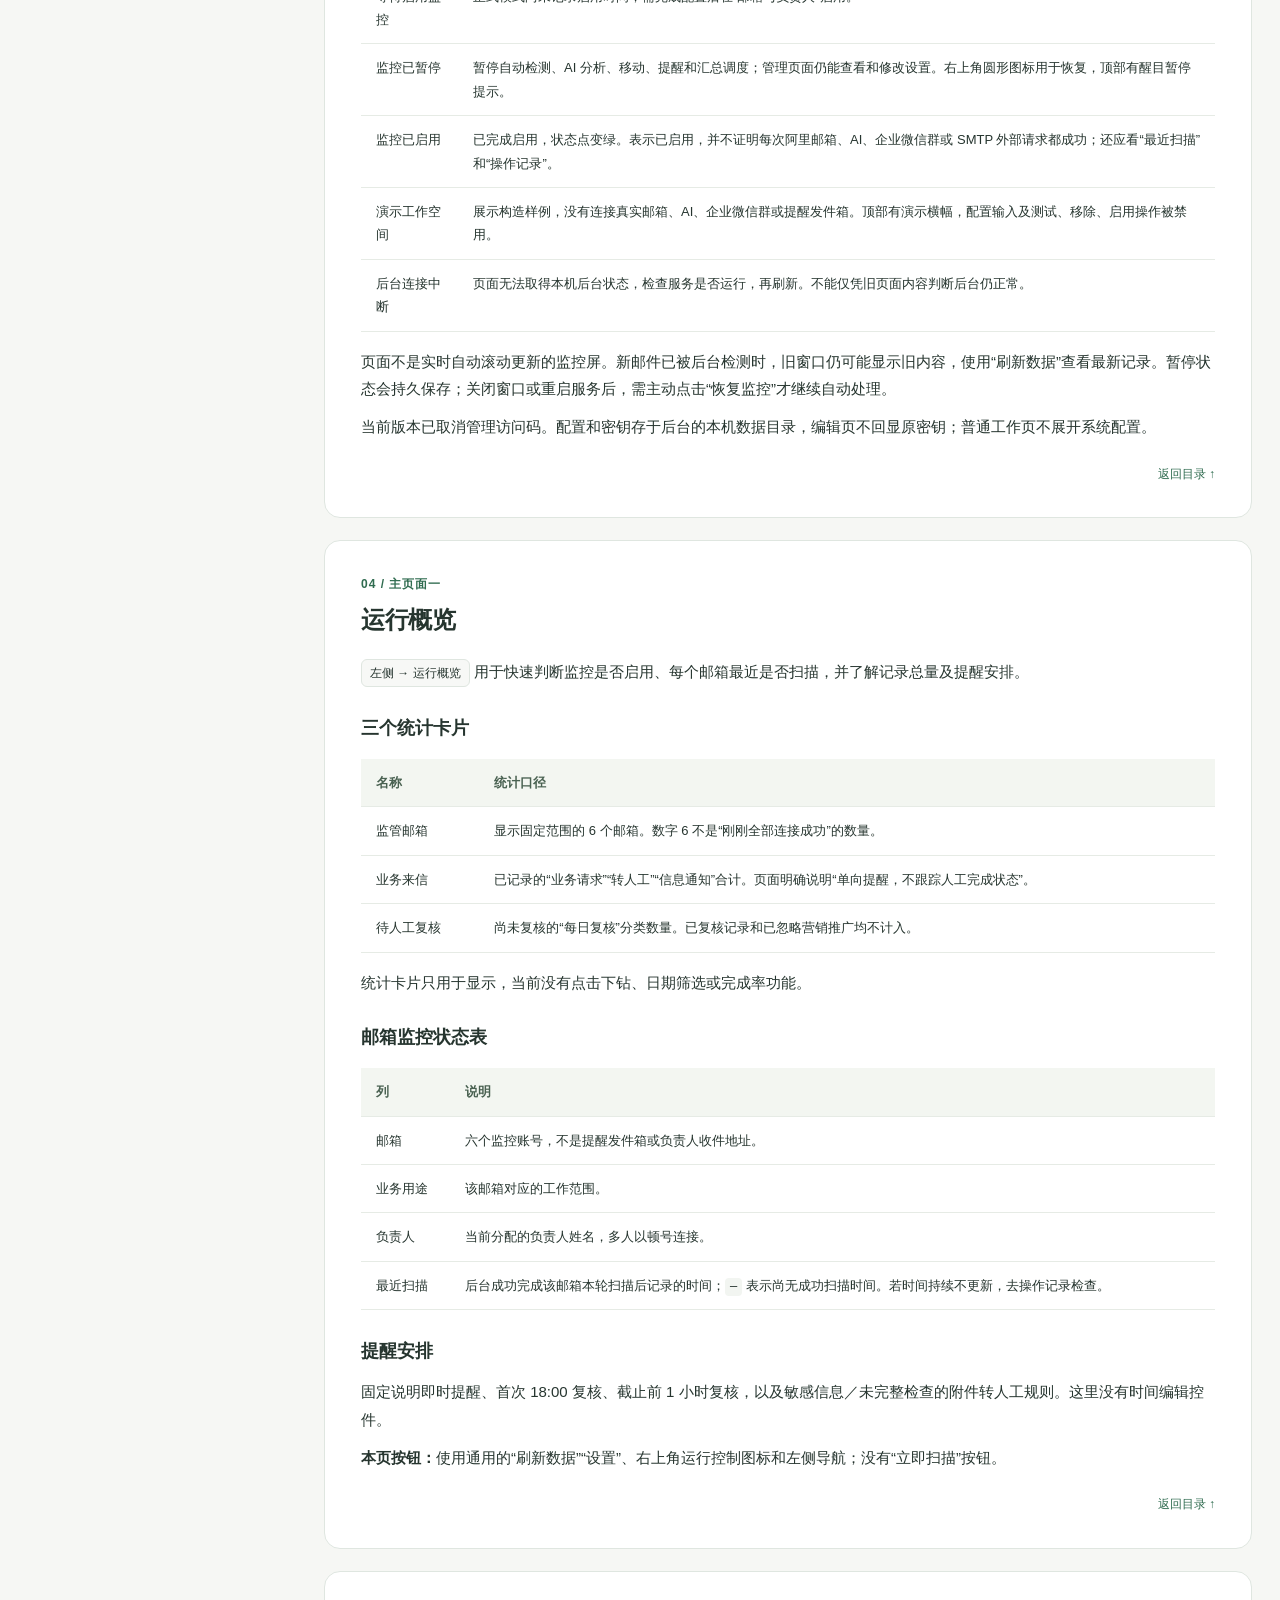
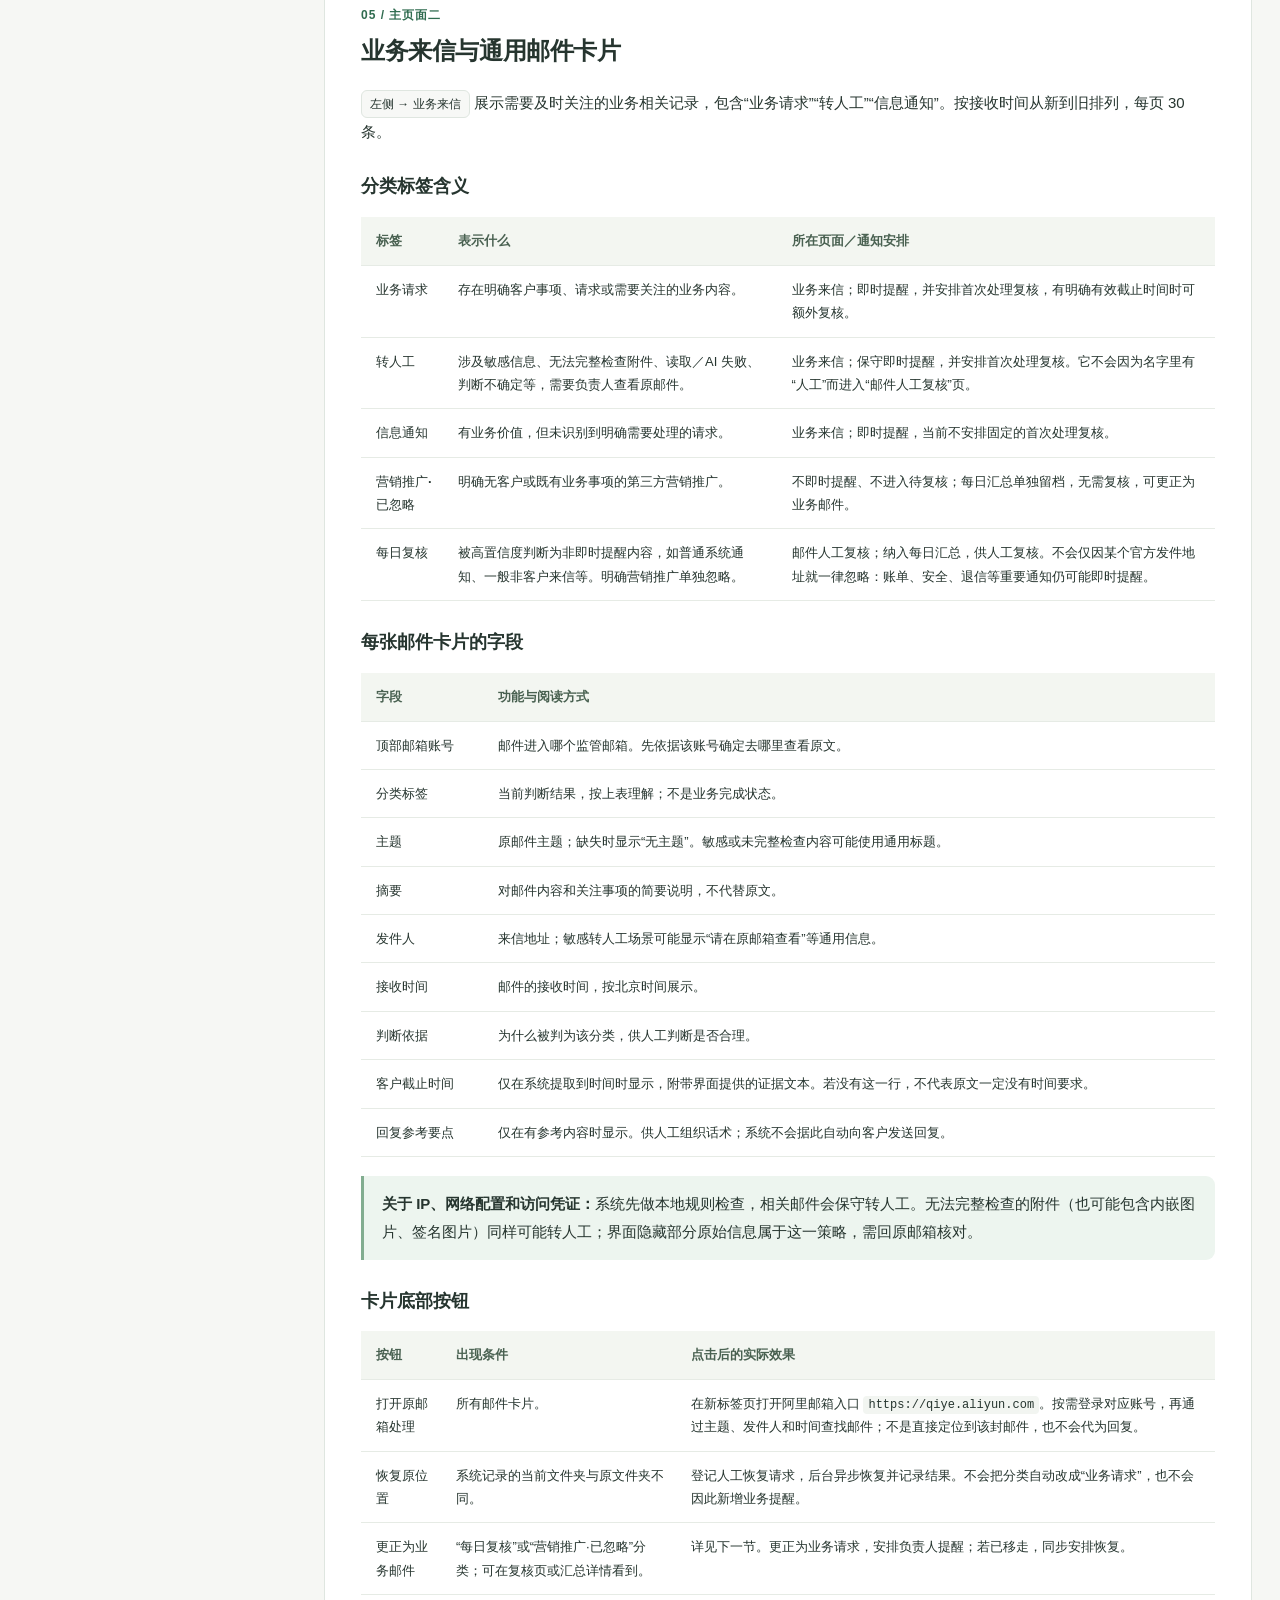
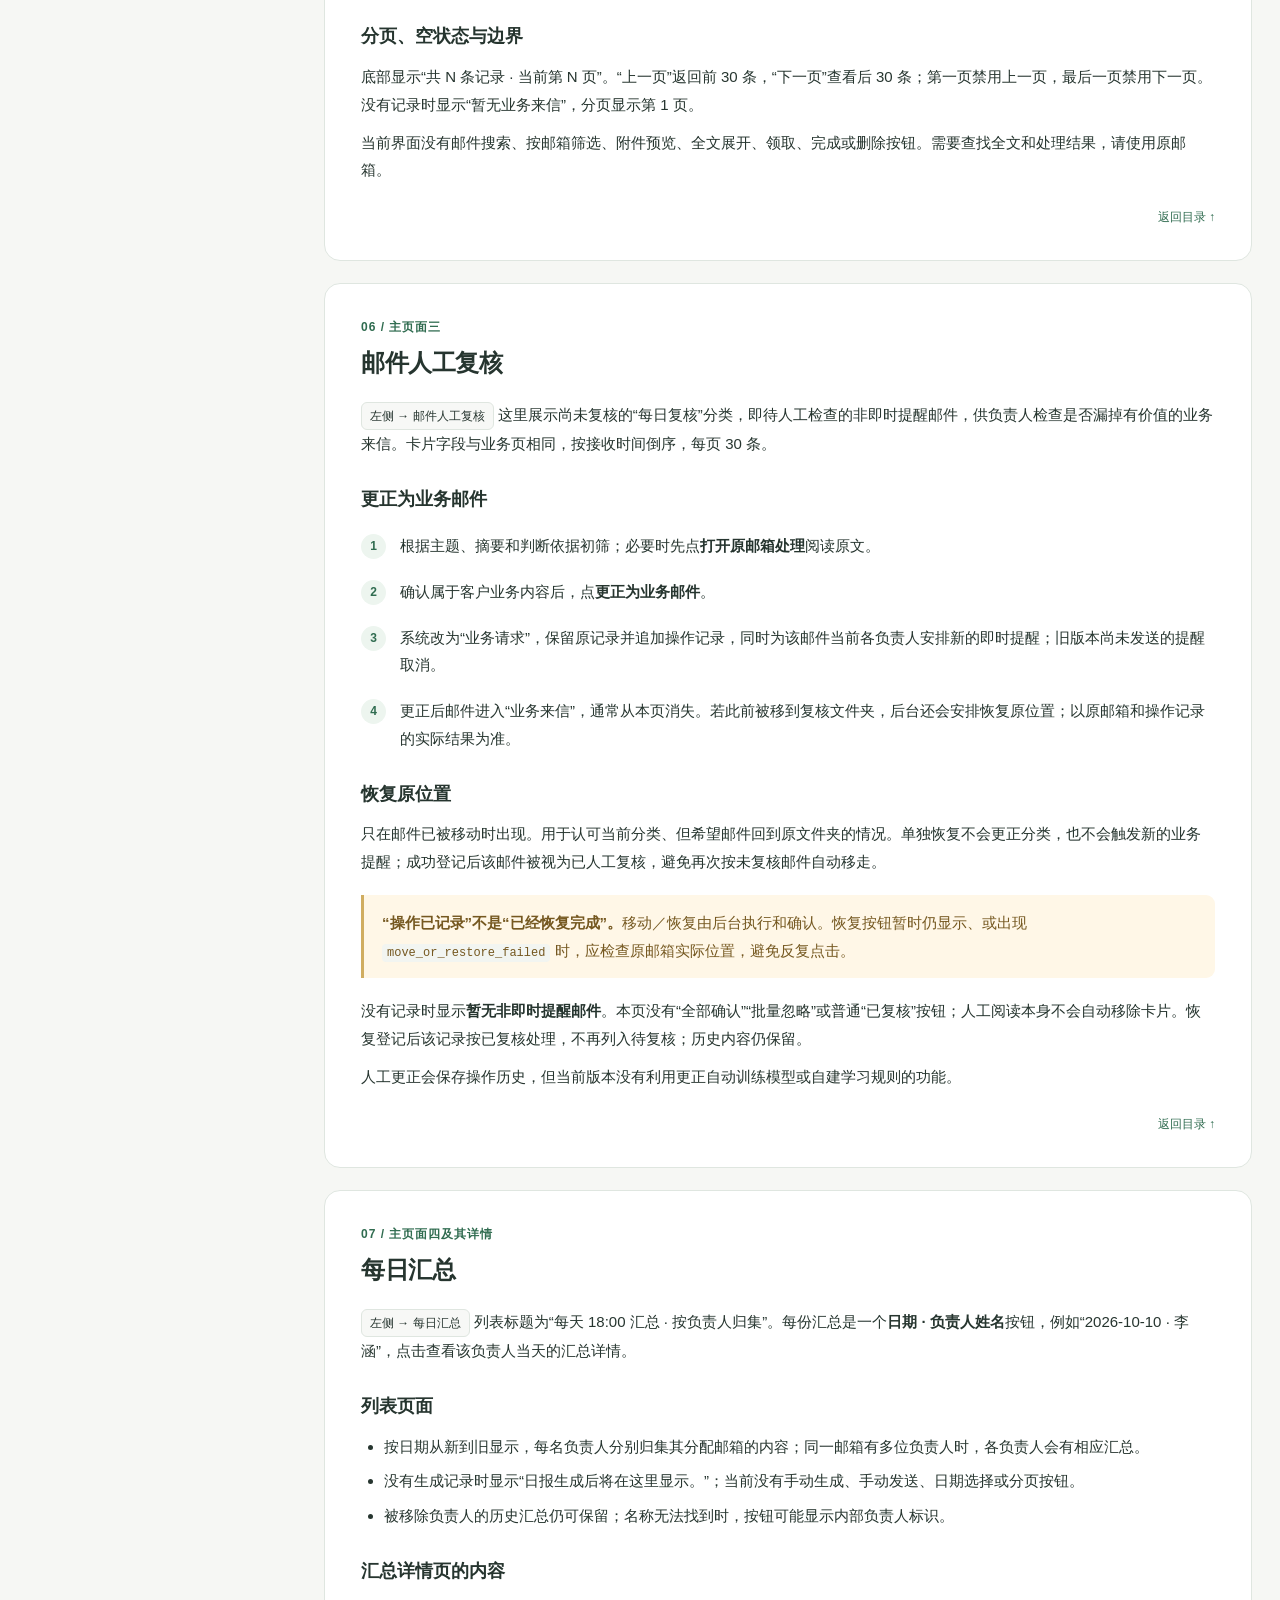
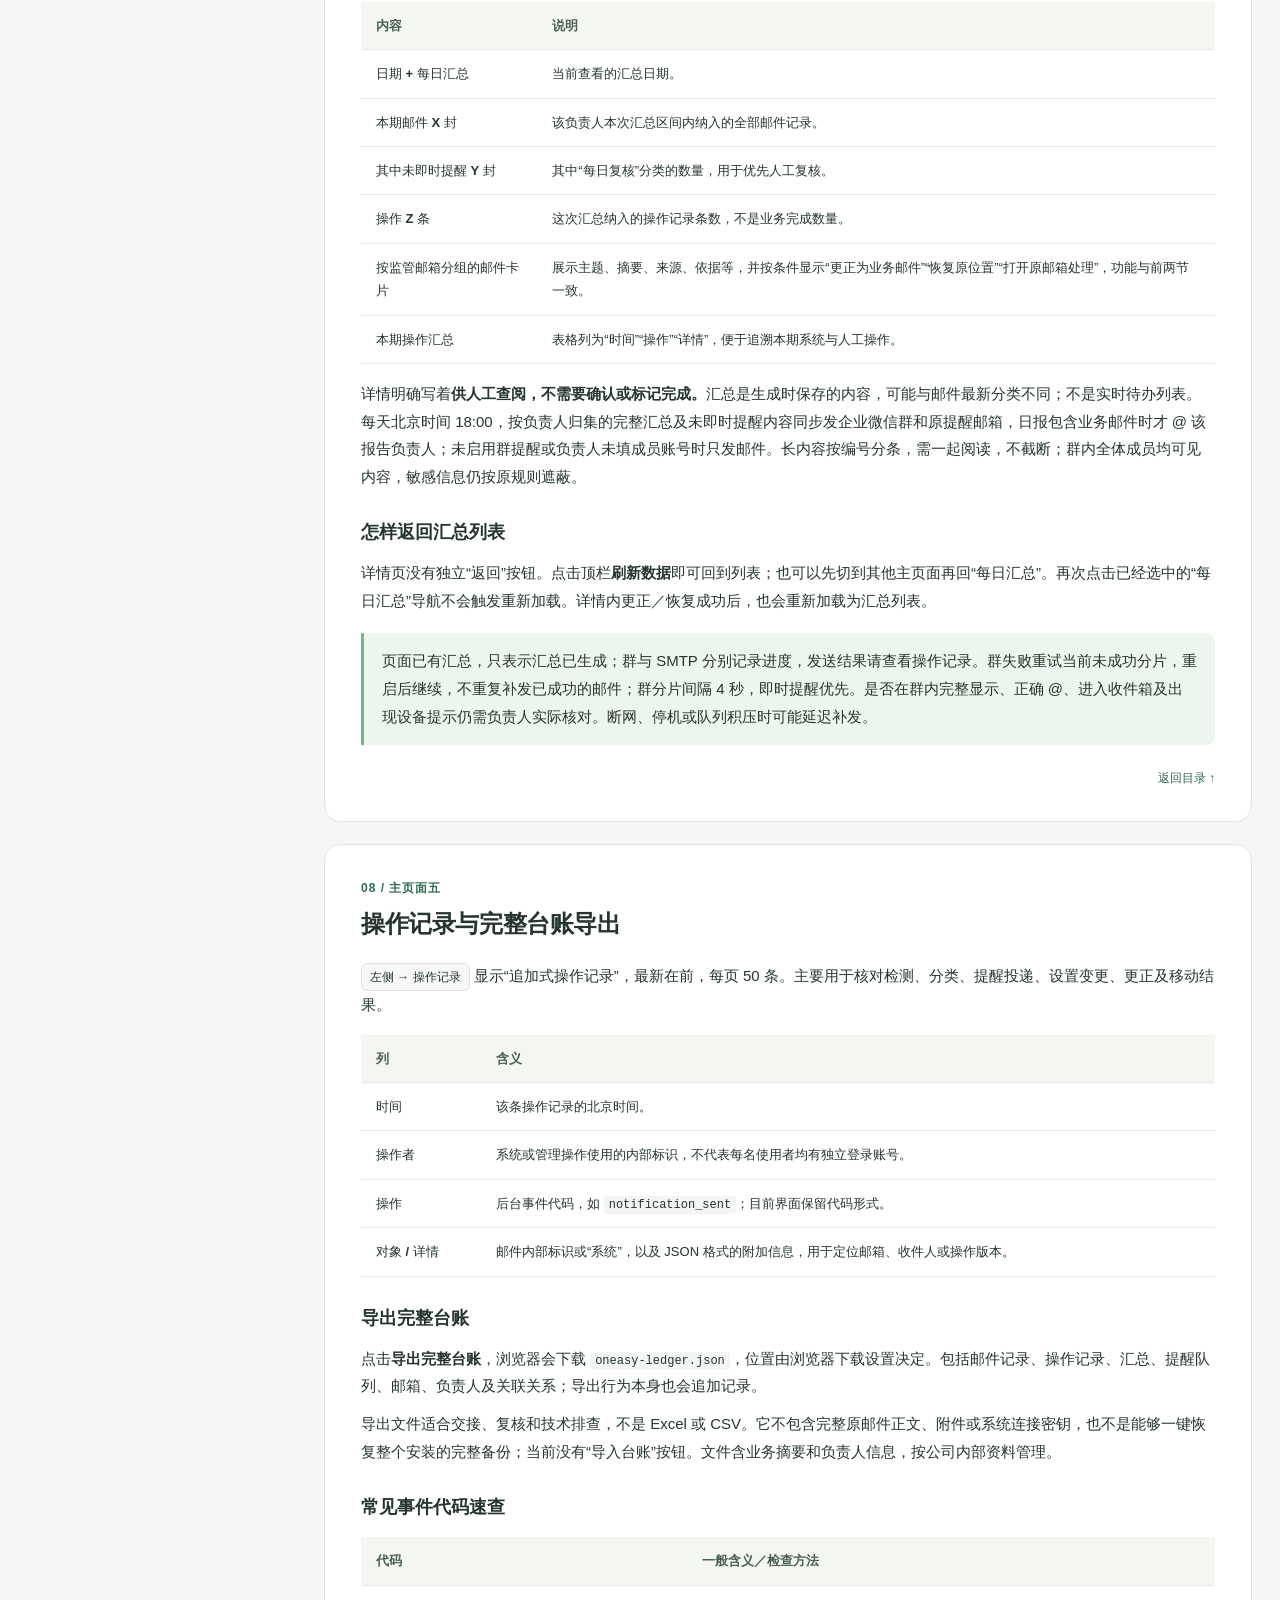
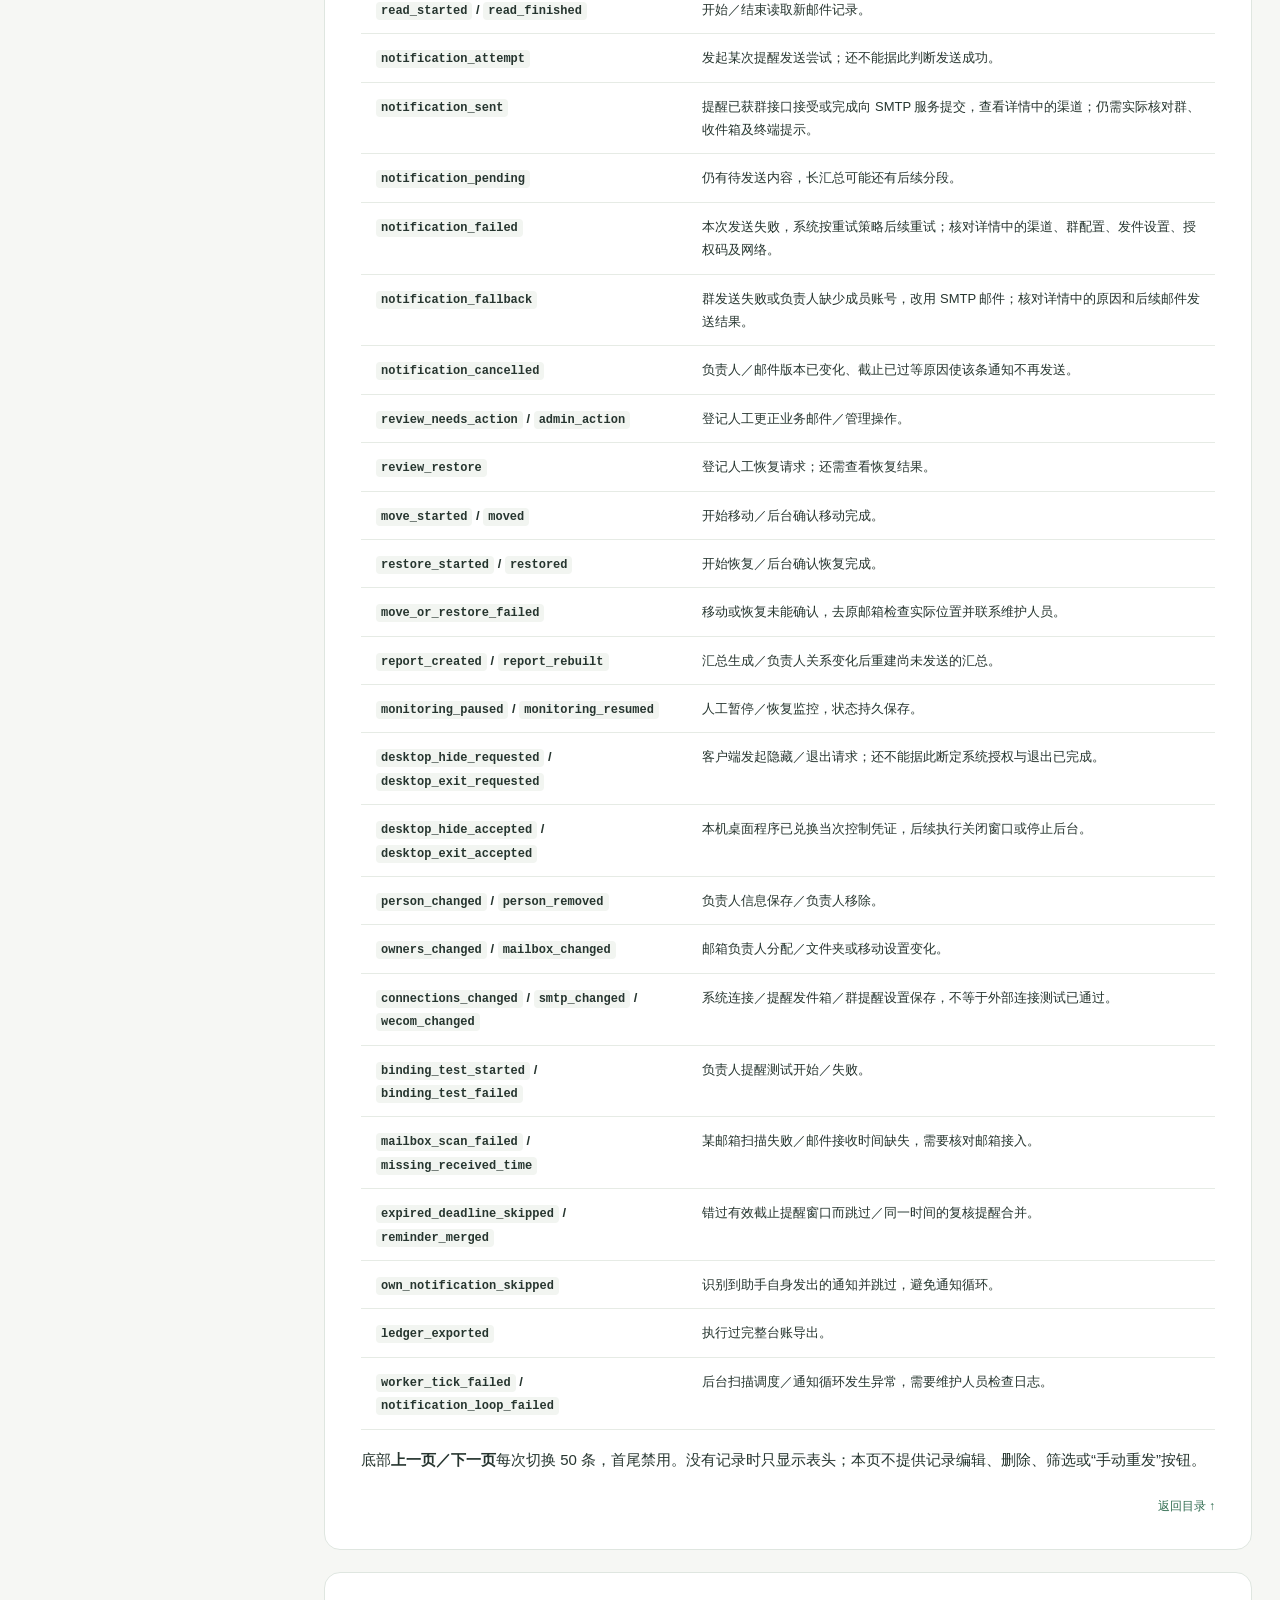
==== commit 2d307a70: "Filter website and AI listing sales while preserving customer inquiries" ====
--- a/docs/详细使用说明.html
+++ b/docs/详细使用说明.html
@@ -53,8 +53,8 @@
       <div class="eyebrow">ONEASY MAIL ASSISTANT / USER MANUAL</div>
       <h1>Oneasy 邮件助手<br>逐页使用说明</h1>
       <p class="lead">从首次部署到日常复核，说明每一个页面、按钮和设置项的用途，以及操作之后系统实际会做什么。</p>
-      <div class="meta"><span class="tag">统一交付包 v1.6.8</span><span class="tag">Windows / Mac 共用界面</span><span class="tag">更新：2026-10-28</span><span class="tag">提醒渠道：企业微信内部群＋邮件</span></div>
-      <p class="caption">本说明依据本次交付源码与现有界面编写，统一安装包版本为 v1.6.8。本文中的按钮示例用于说明，不会执行助手操作。</p>
+      <div class="meta"><span class="tag">统一交付包 v1.6.9</span><span class="tag">Windows / Mac 共用界面</span><span class="tag">更新：2026-11-03</span><span class="tag">提醒渠道：企业微信内部群＋邮件</span></div>
+      <p class="caption">本说明依据本次交付源码与现有界面编写，统一安装包版本为 v1.6.9。本文中的按钮示例用于说明，不会执行助手操作。</p>
       <div class="actions"><a class="primary" href="#workflows">查看日常操作步骤</a><a href="#button-index">查找按钮</a><button type="button" id="print-manual">打印／另存为 PDF</button></div>
     </header>
 
@@ -90,6 +90,9 @@
       <p><strong>短暂故障先静默修复。</strong>连续3次扫描失败，或判断需要管理员处理时，才生成运行提醒。同一轮到期的同类异常合并列出受影响邮箱，<strong>不 @ 任何负责人</strong>。同一邮箱同一类异常对同一负责人当天不重复新建；新受影响邮箱或跨日持续异常可再次提醒。群发送失败或未启用群时，邮件按负责人合并兜底。</p>
       <p><strong>如何确认修复：</strong>打开“运行概览”，点击“刷新数据”，核对受影响邮箱的最近成功扫描时间；在“操作记录”查看扫描诊断、恢复尝试和恢复成功记录。只有完整扫描成功才记为恢复，同时取消尚未发出的旧扫描告警；成功不会另外发群消息。已检测邮件保留去重记录，不因重试重复发业务提醒。</p>
       <p>只有业务来信、业务处理复核及含业务邮件的日报保留 @。纯运行、广告或空日报不 @；18:00完整日报与原提醒邮箱仍保留。恢复尝试和结果保留在助手的操作记录中，不附加到每日通知。</p>
+      <h3 id="web-ad-filter">官网广告与AI收录推销过滤（v1.6.9）</h3>
+      <p>向公司推销官网广告、网站推广、AI／大模型收录推荐及GEO优化服务，明确无客户业务事项时，按“无效广告”过滤。不即时提醒、不进入待复核，完整汇总保留已忽略记录。不仅因自称官方或询问“是否有需求”就视为客户业务，也不因来自某个域名就屏蔽全部邮件。</p>
+      <p>对正文已明确属于上述推销、且没有业务或风险内容的邮件，名片和广告示例图片不再提前触发人工提醒。此例外仅接受大小和类型头符合限制的PNG、JPEG、GIF、WebP；不会将图片或正文送给AI。未知、读取失败、过大的附件及合同订单、实际客户事项、凭证设备信息仍保留原有人工保护。原邮件不会删除。</p>
       <h3 id="marketing-ignore">营销推广自动忽略（v1.6.8）</h3>
       <p>只有明确无具体客户或既有业务事项的第三方广告、推销、促销和学习推广，才标为“营销推广·已忽略”。不即时提醒、不进入待复核、不@负责人，不移动到待复核文件夹。完整汇总保留主题、摘要、来源及已忽略标识；可在汇总详情中更正为业务邮件，不删除原邮箱内容。</p>
       <p>普通系统通知仍供每日复核。判断不确定或无可靠原文依据时保守转人工；客户请求、实际合作、合同订单、安全风险及公司敏感信息不适用营销忽略。仅凭no-reply、发件人或退订链接不能忽略邮件。</p>
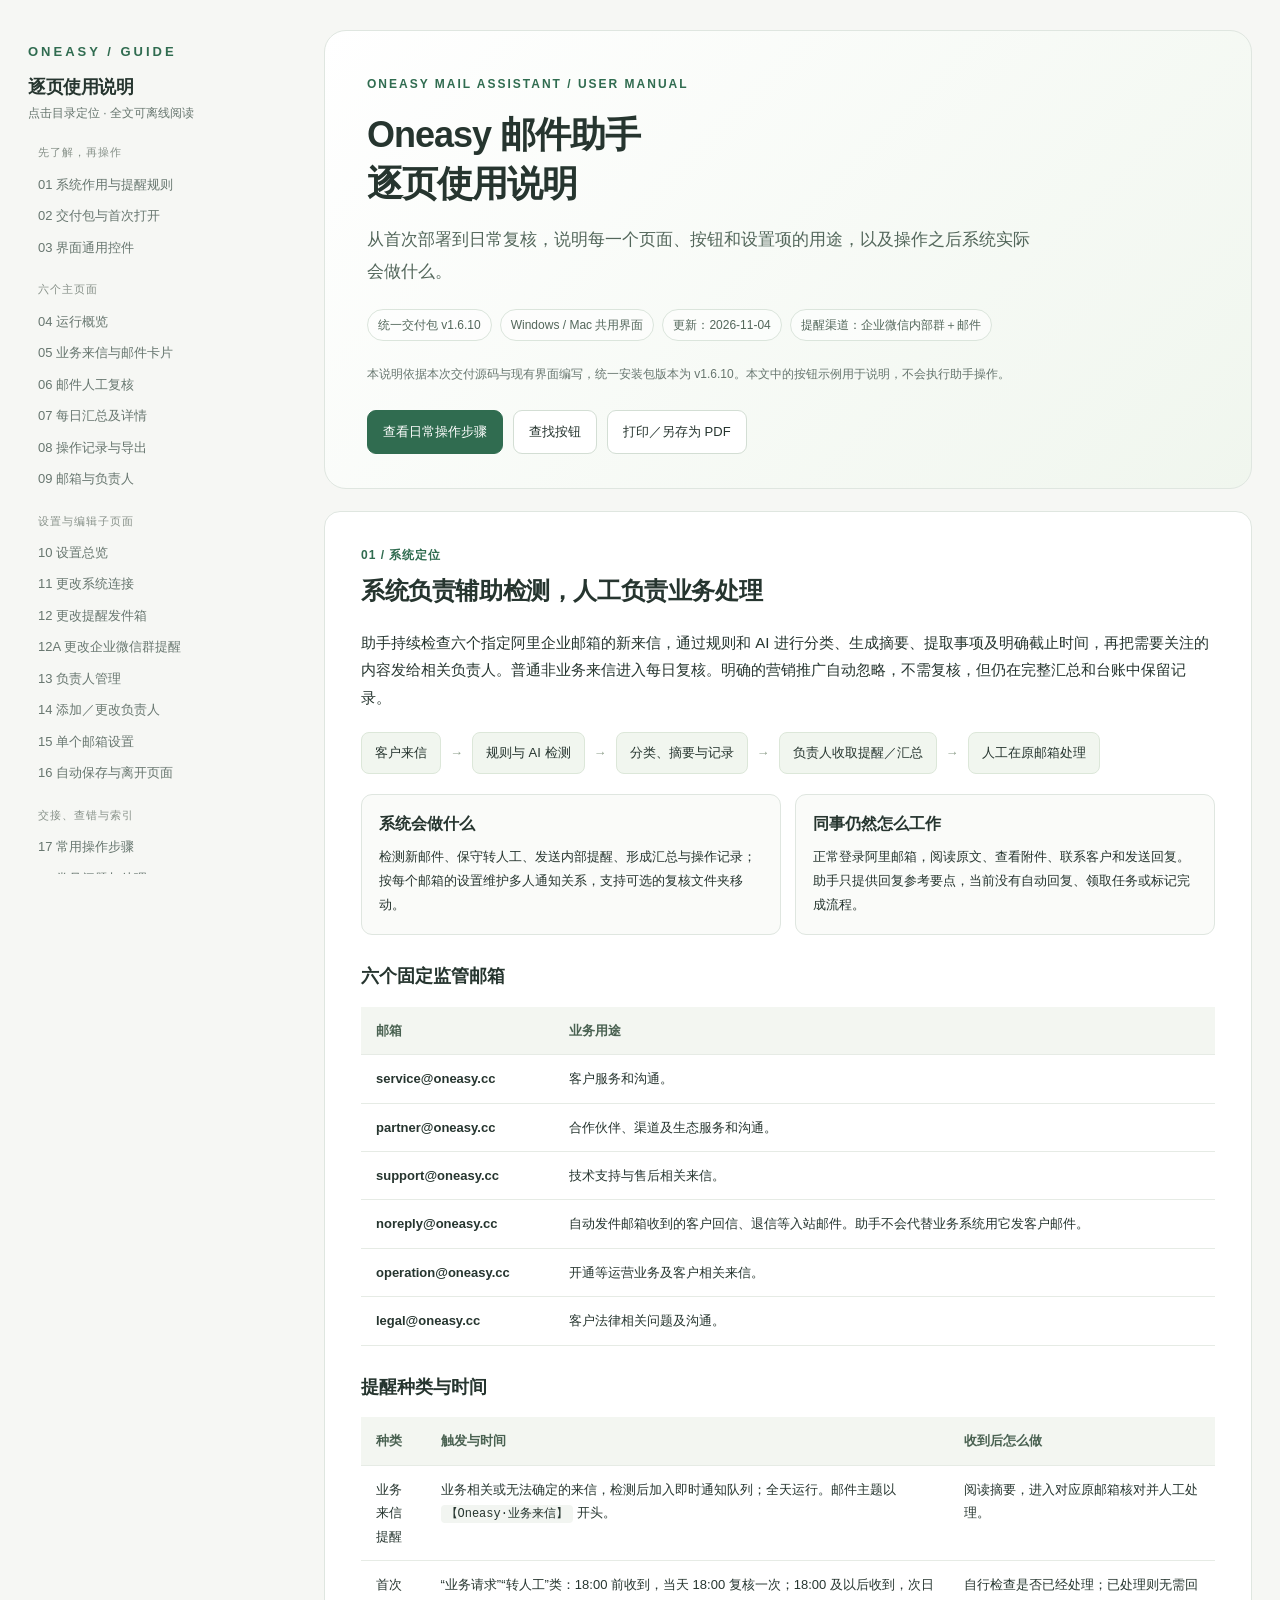
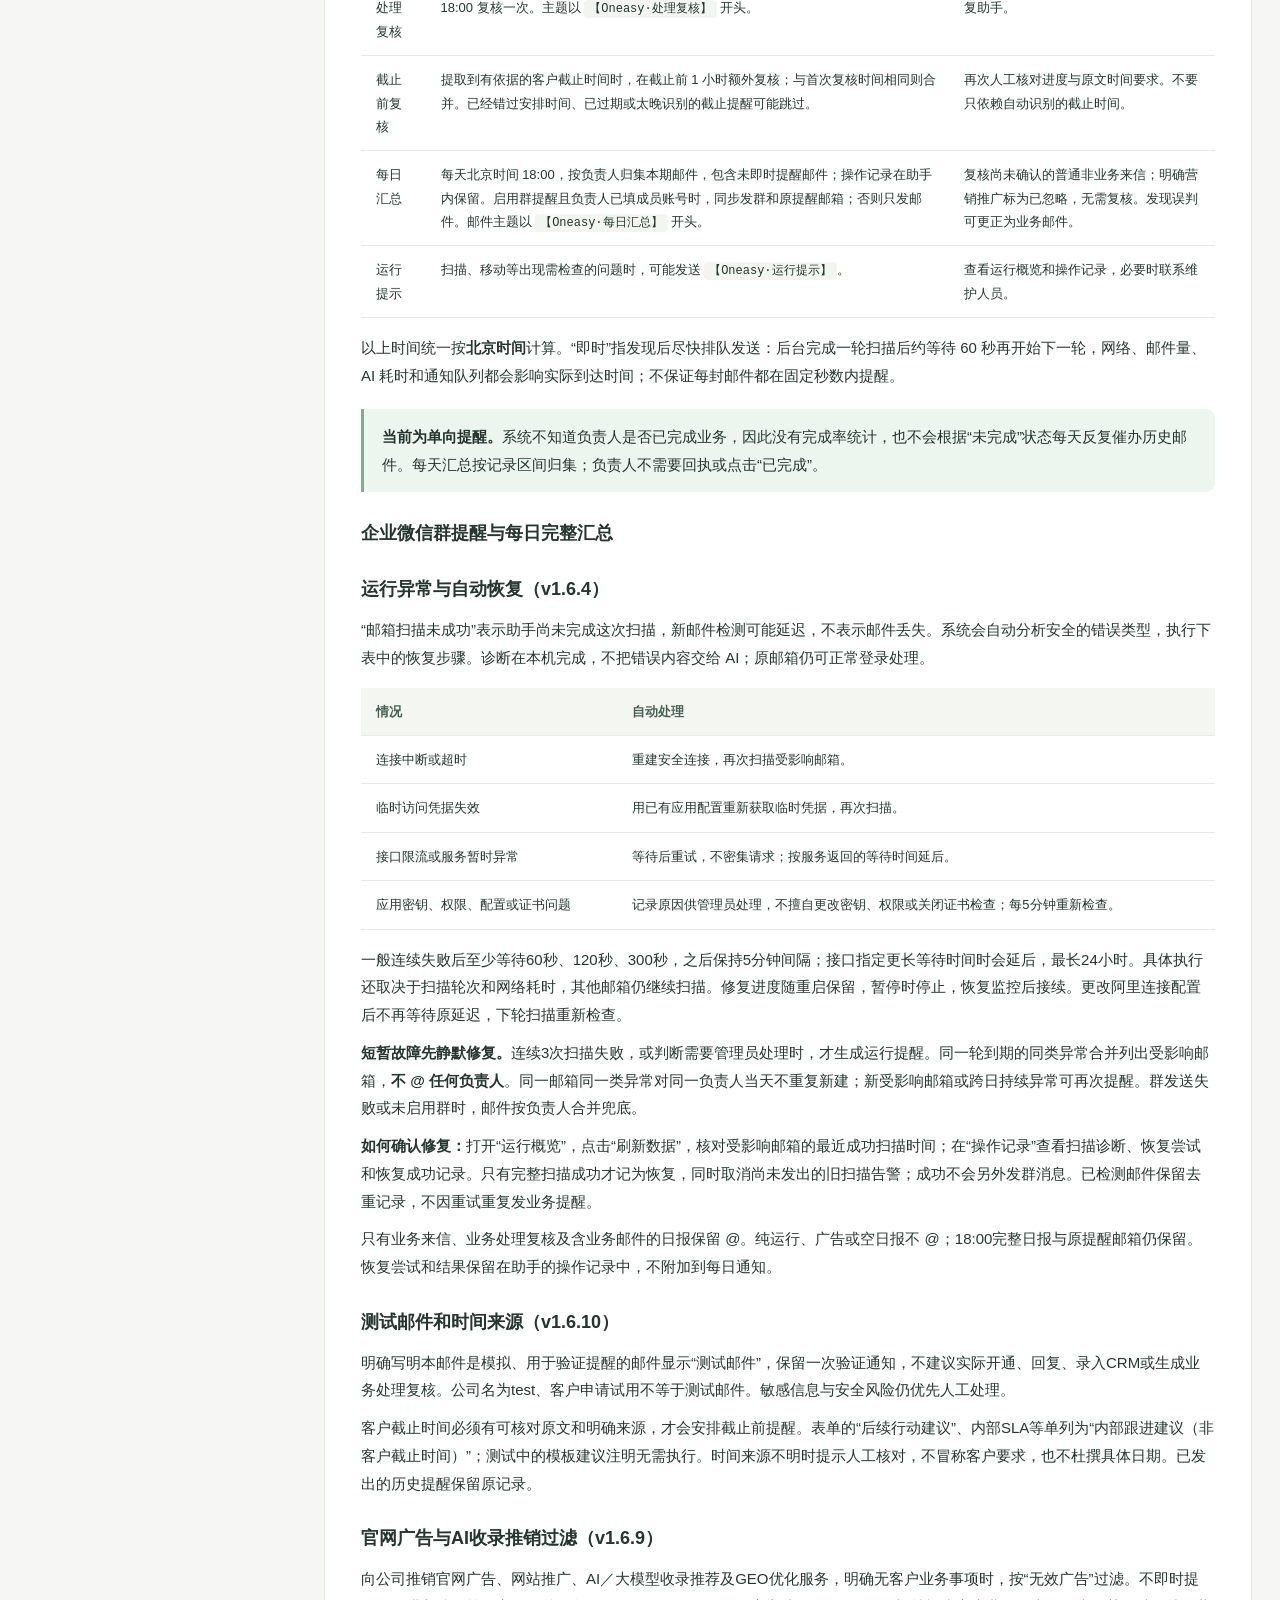
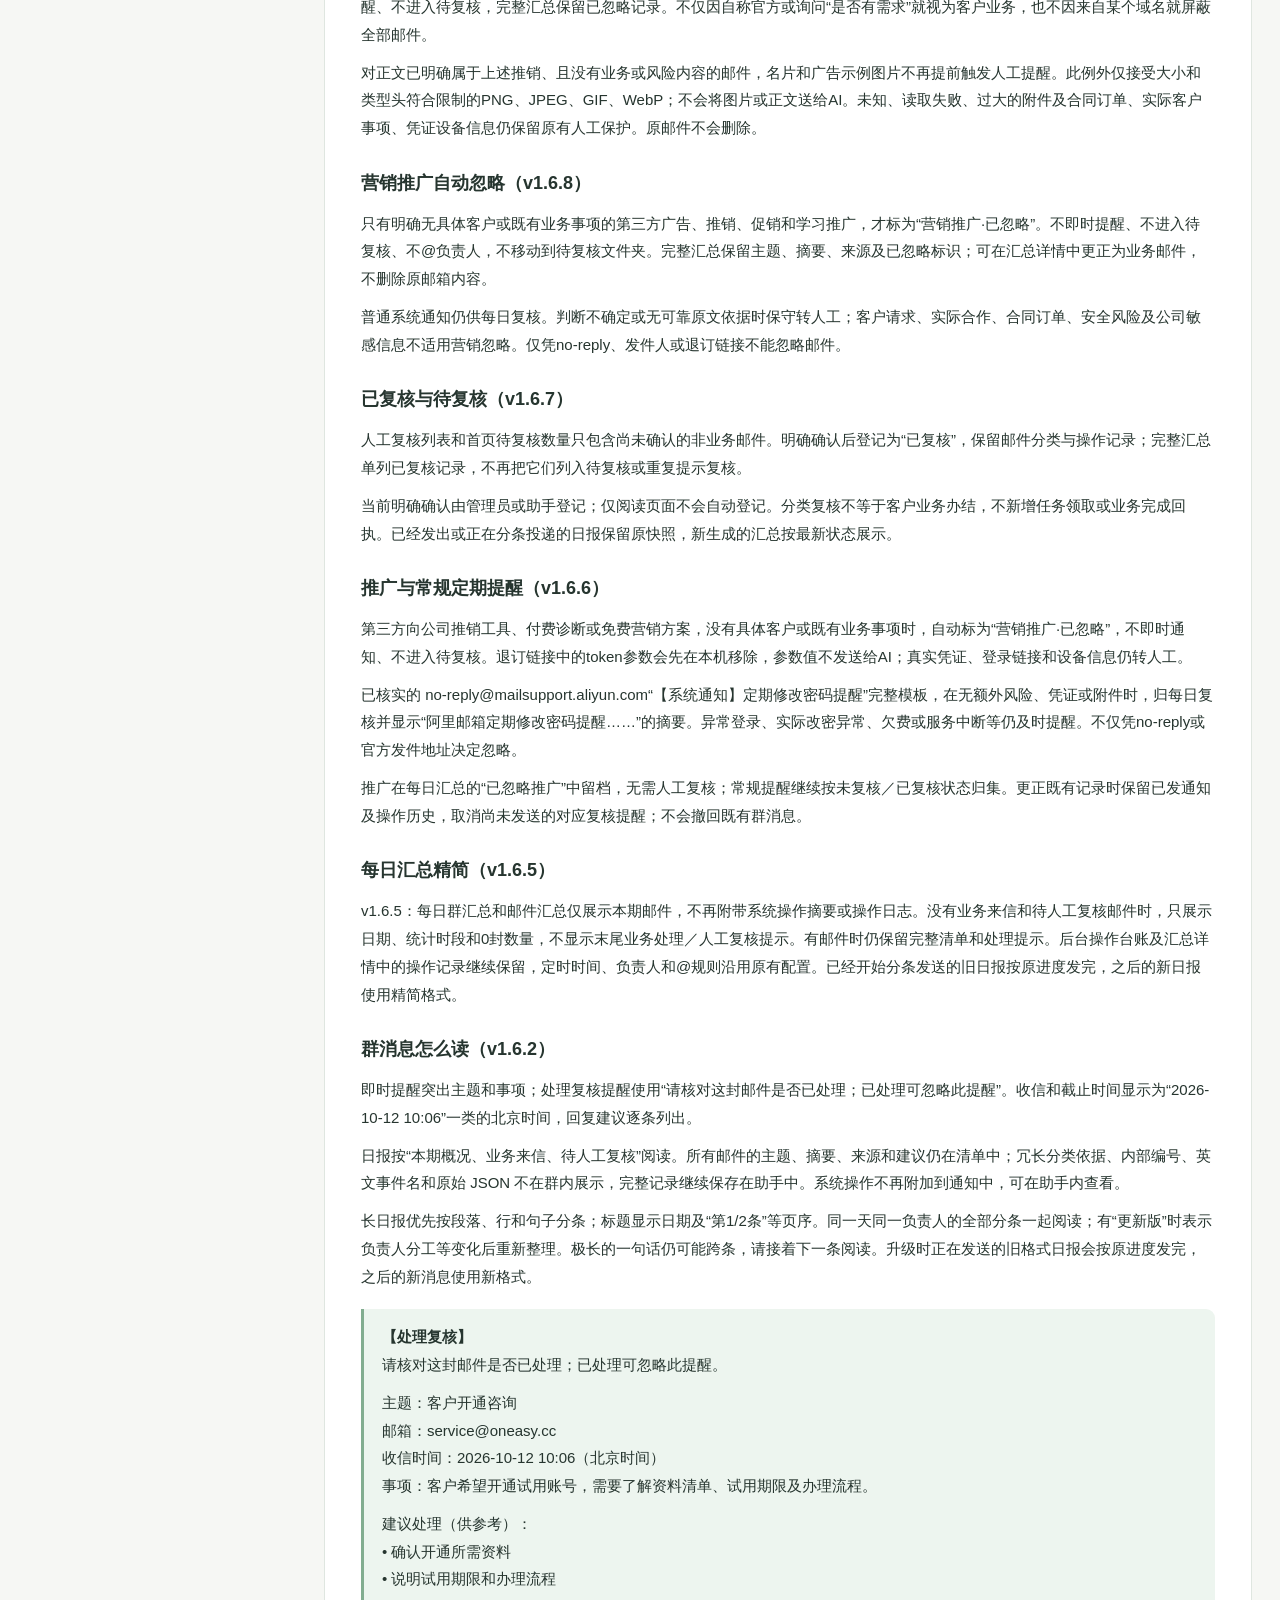
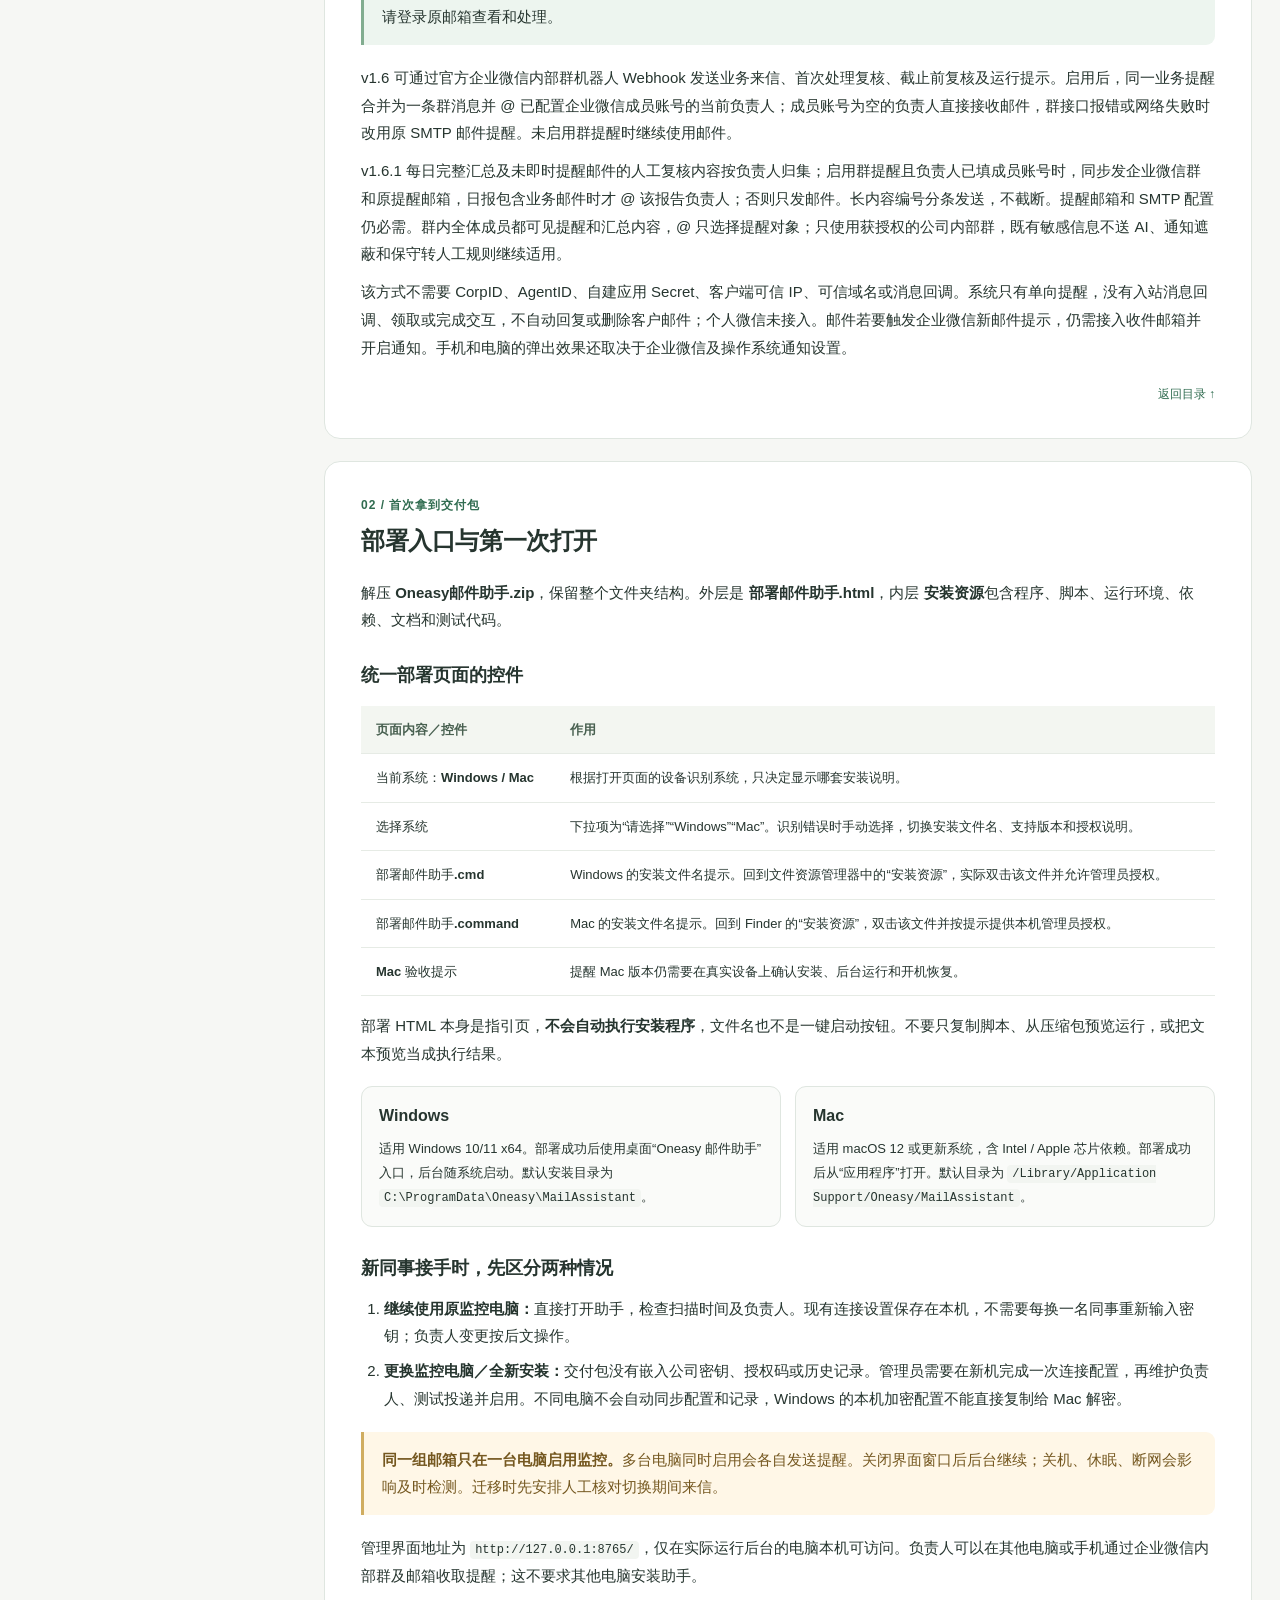
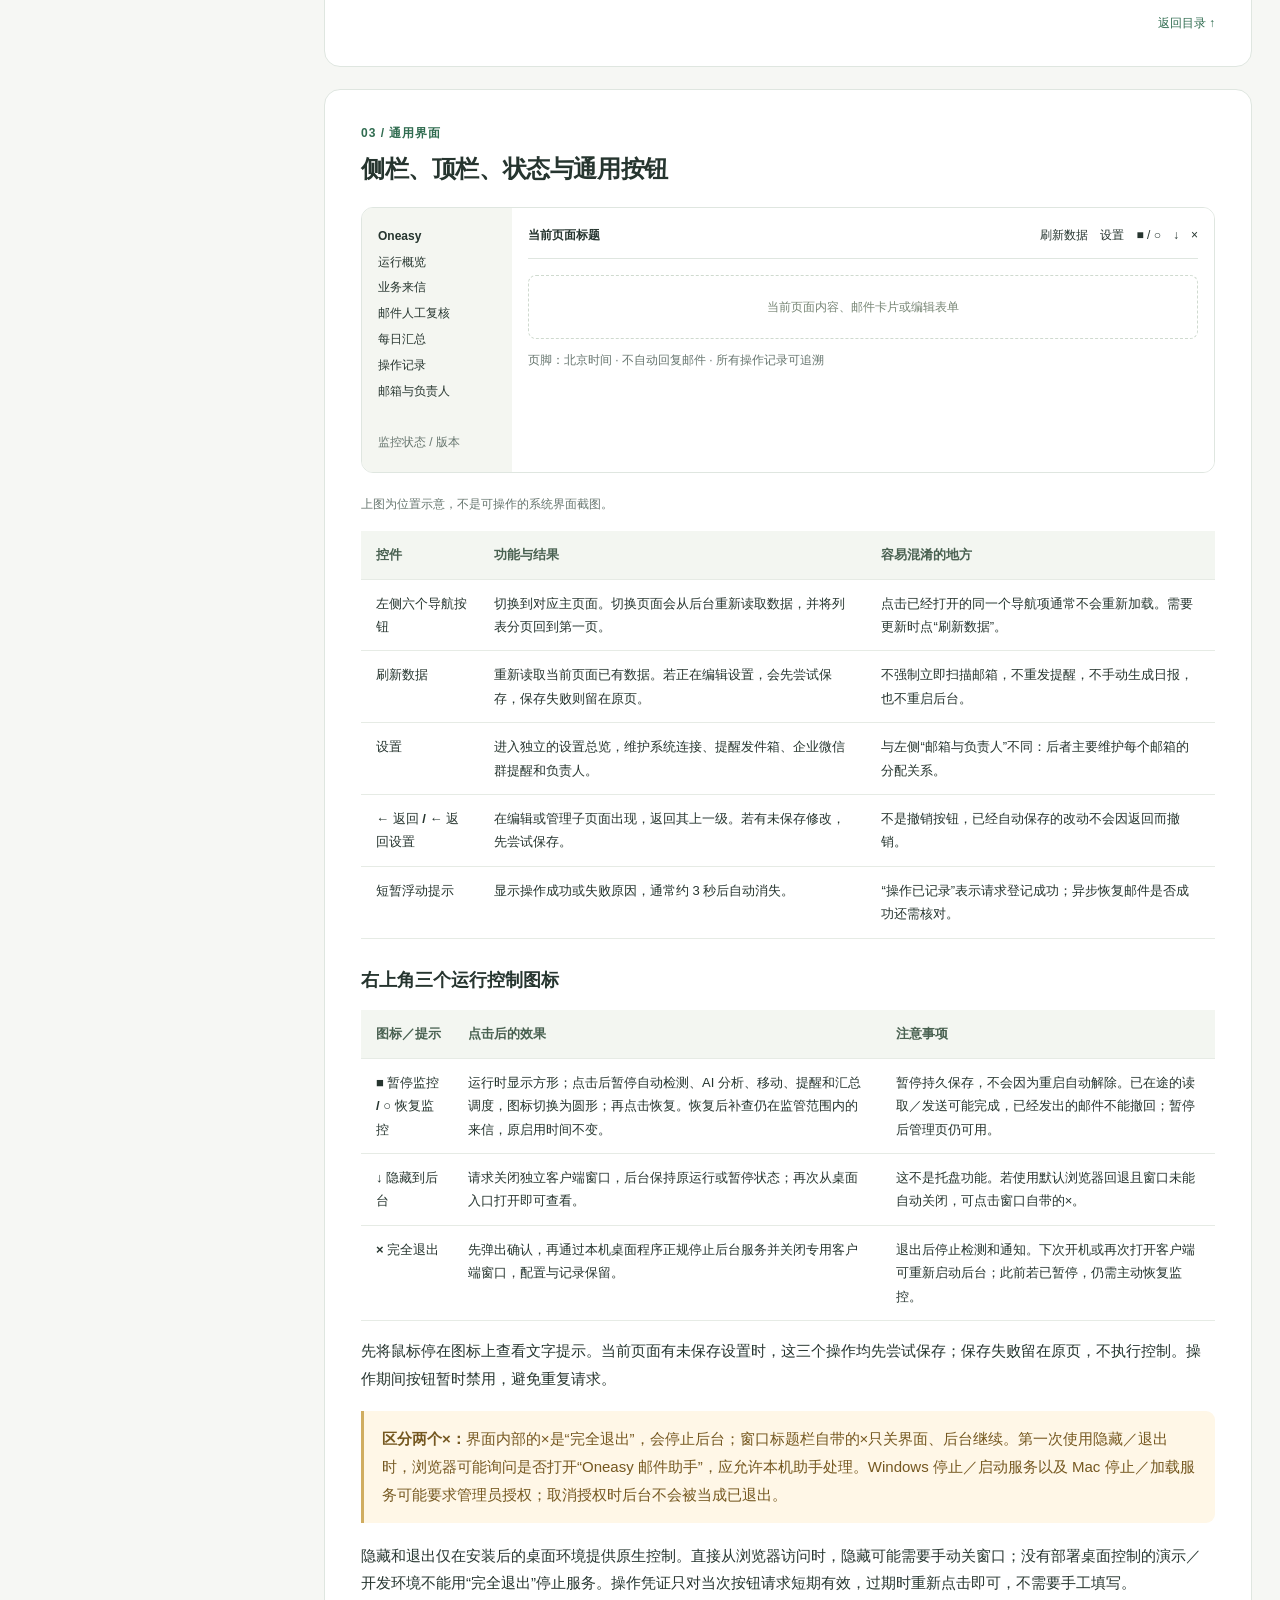
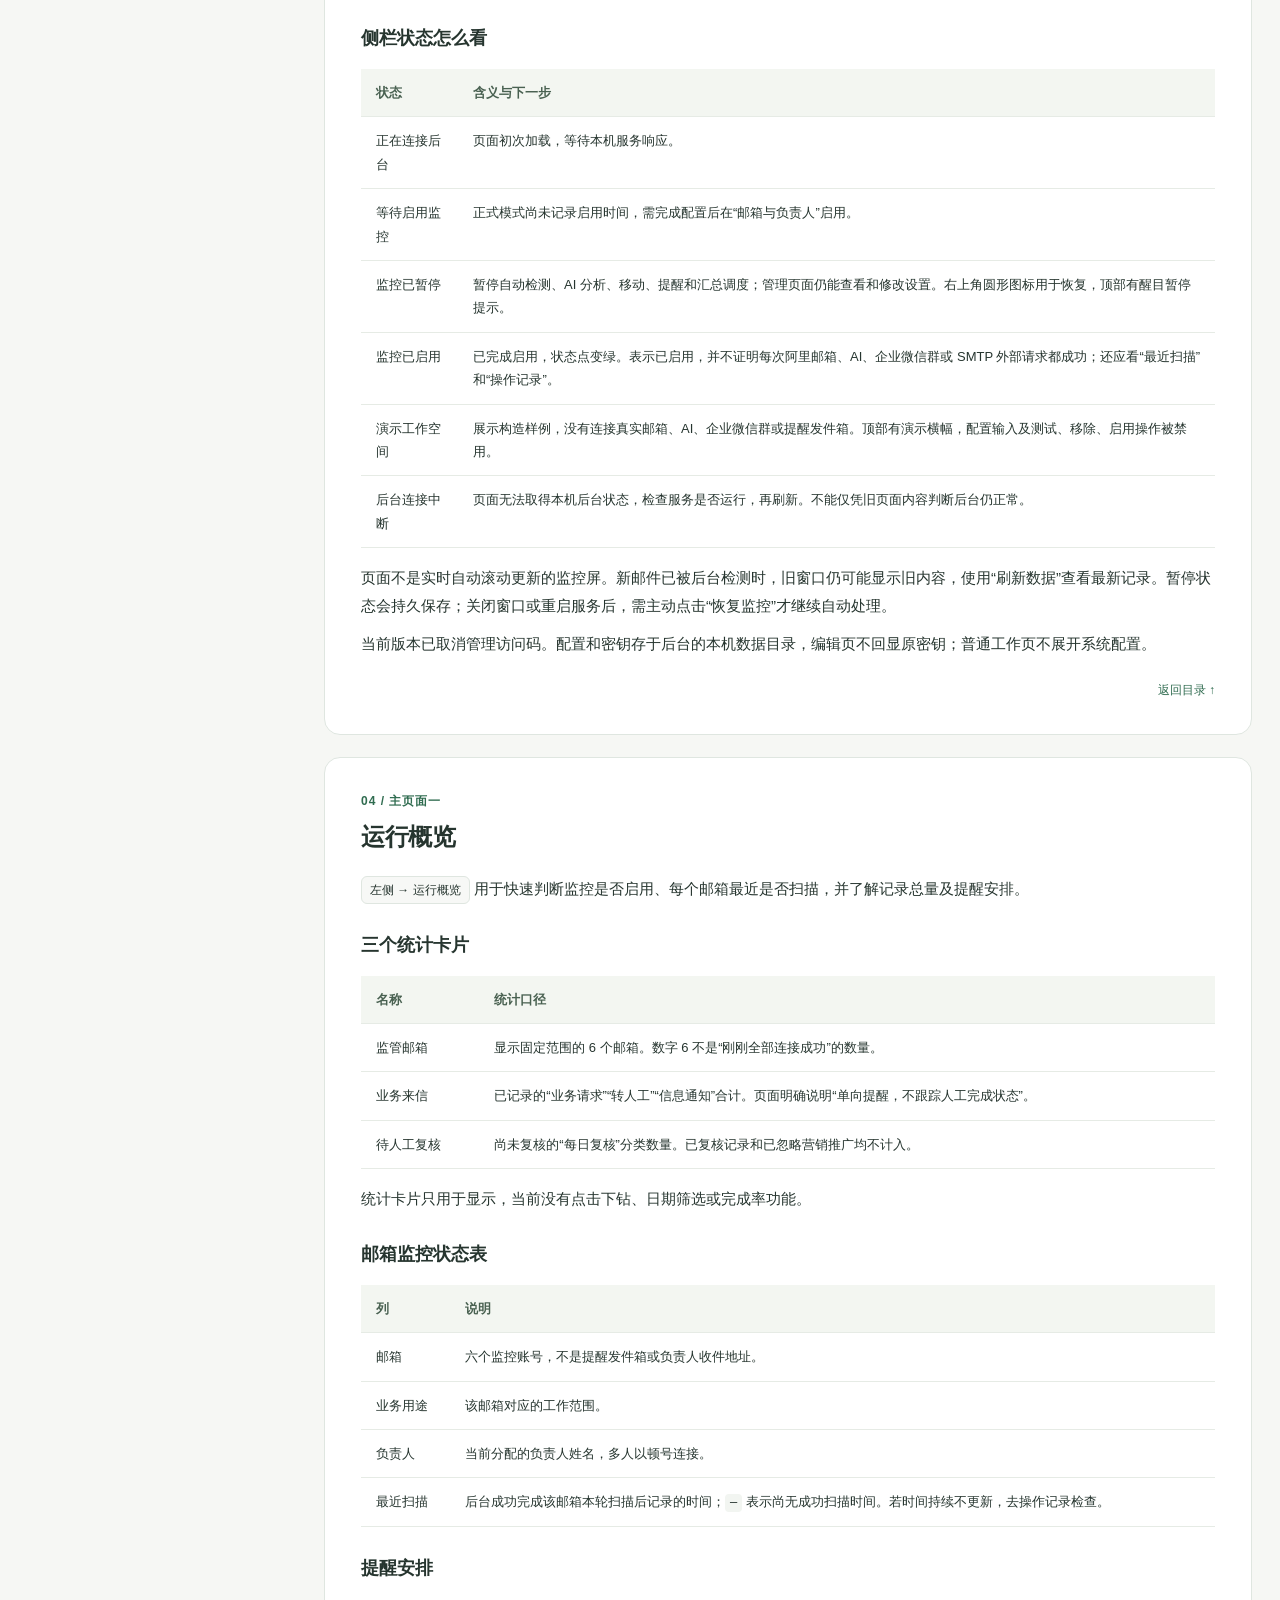
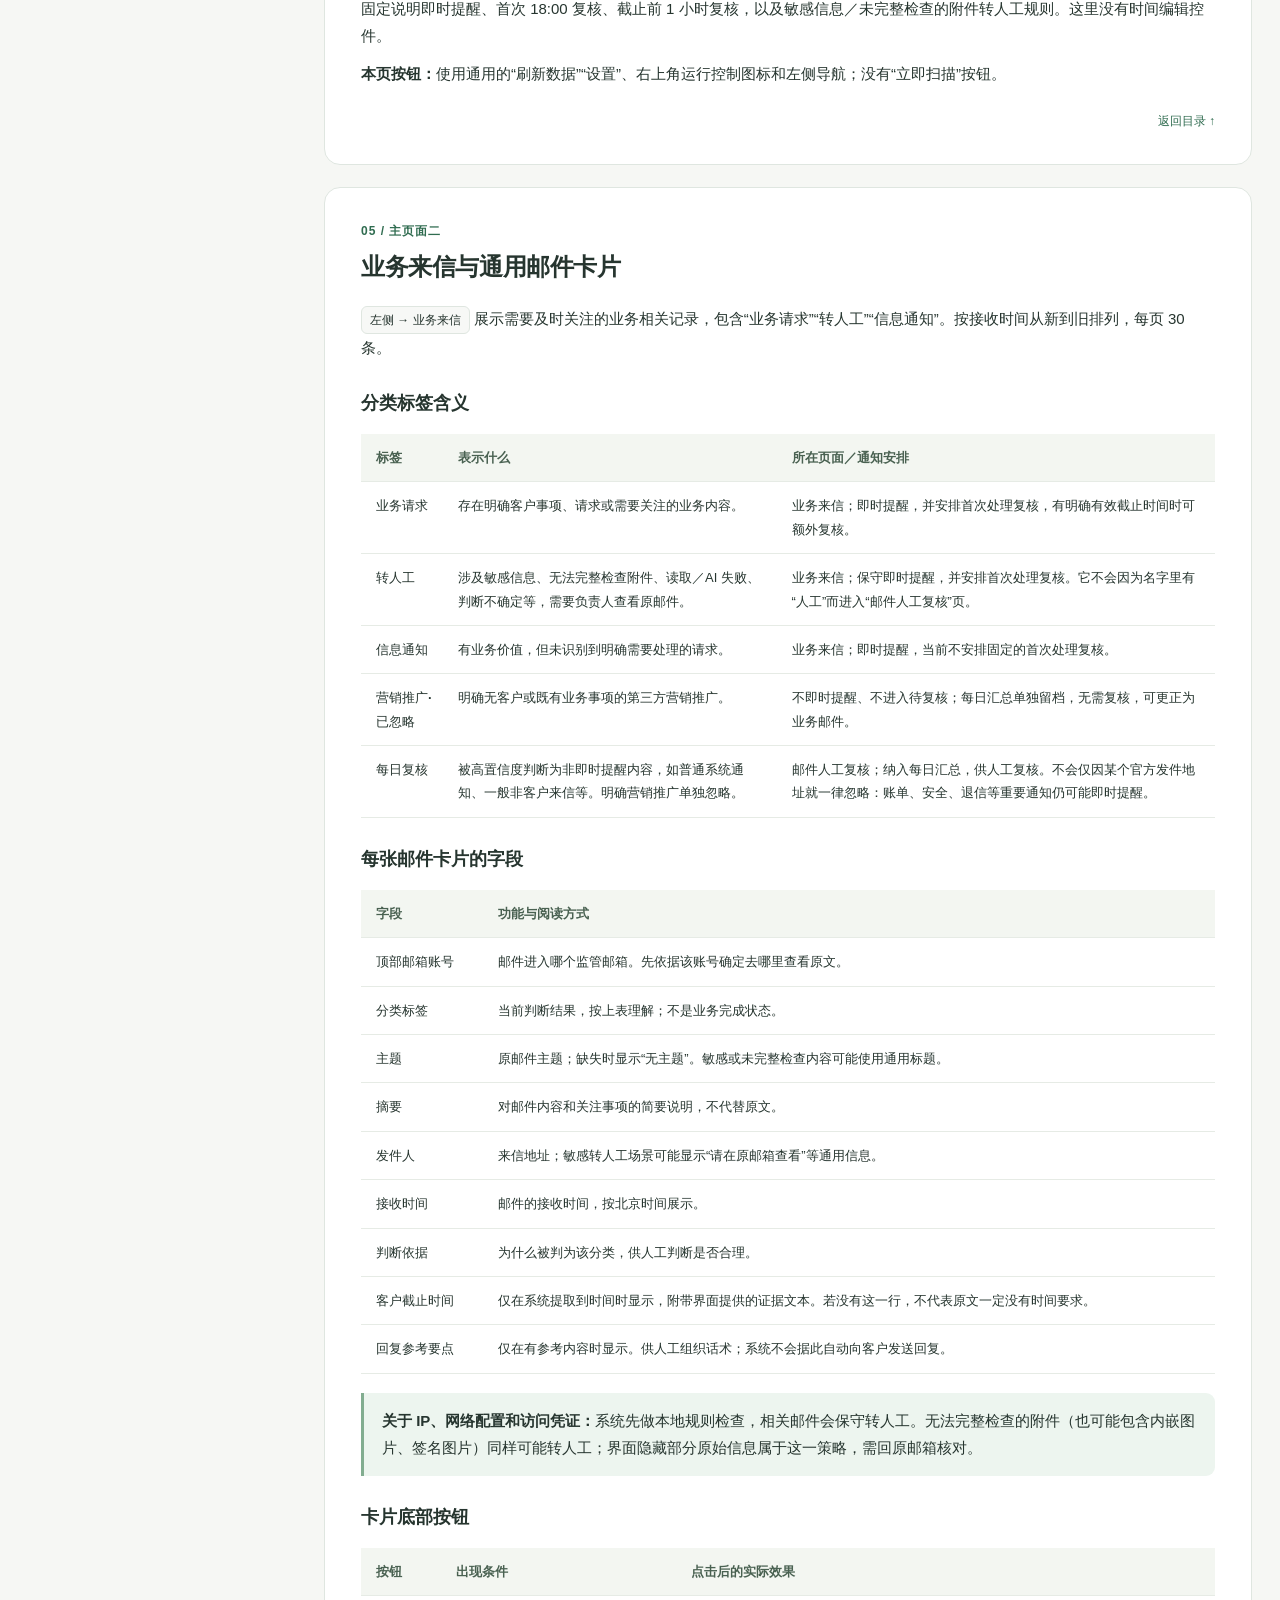
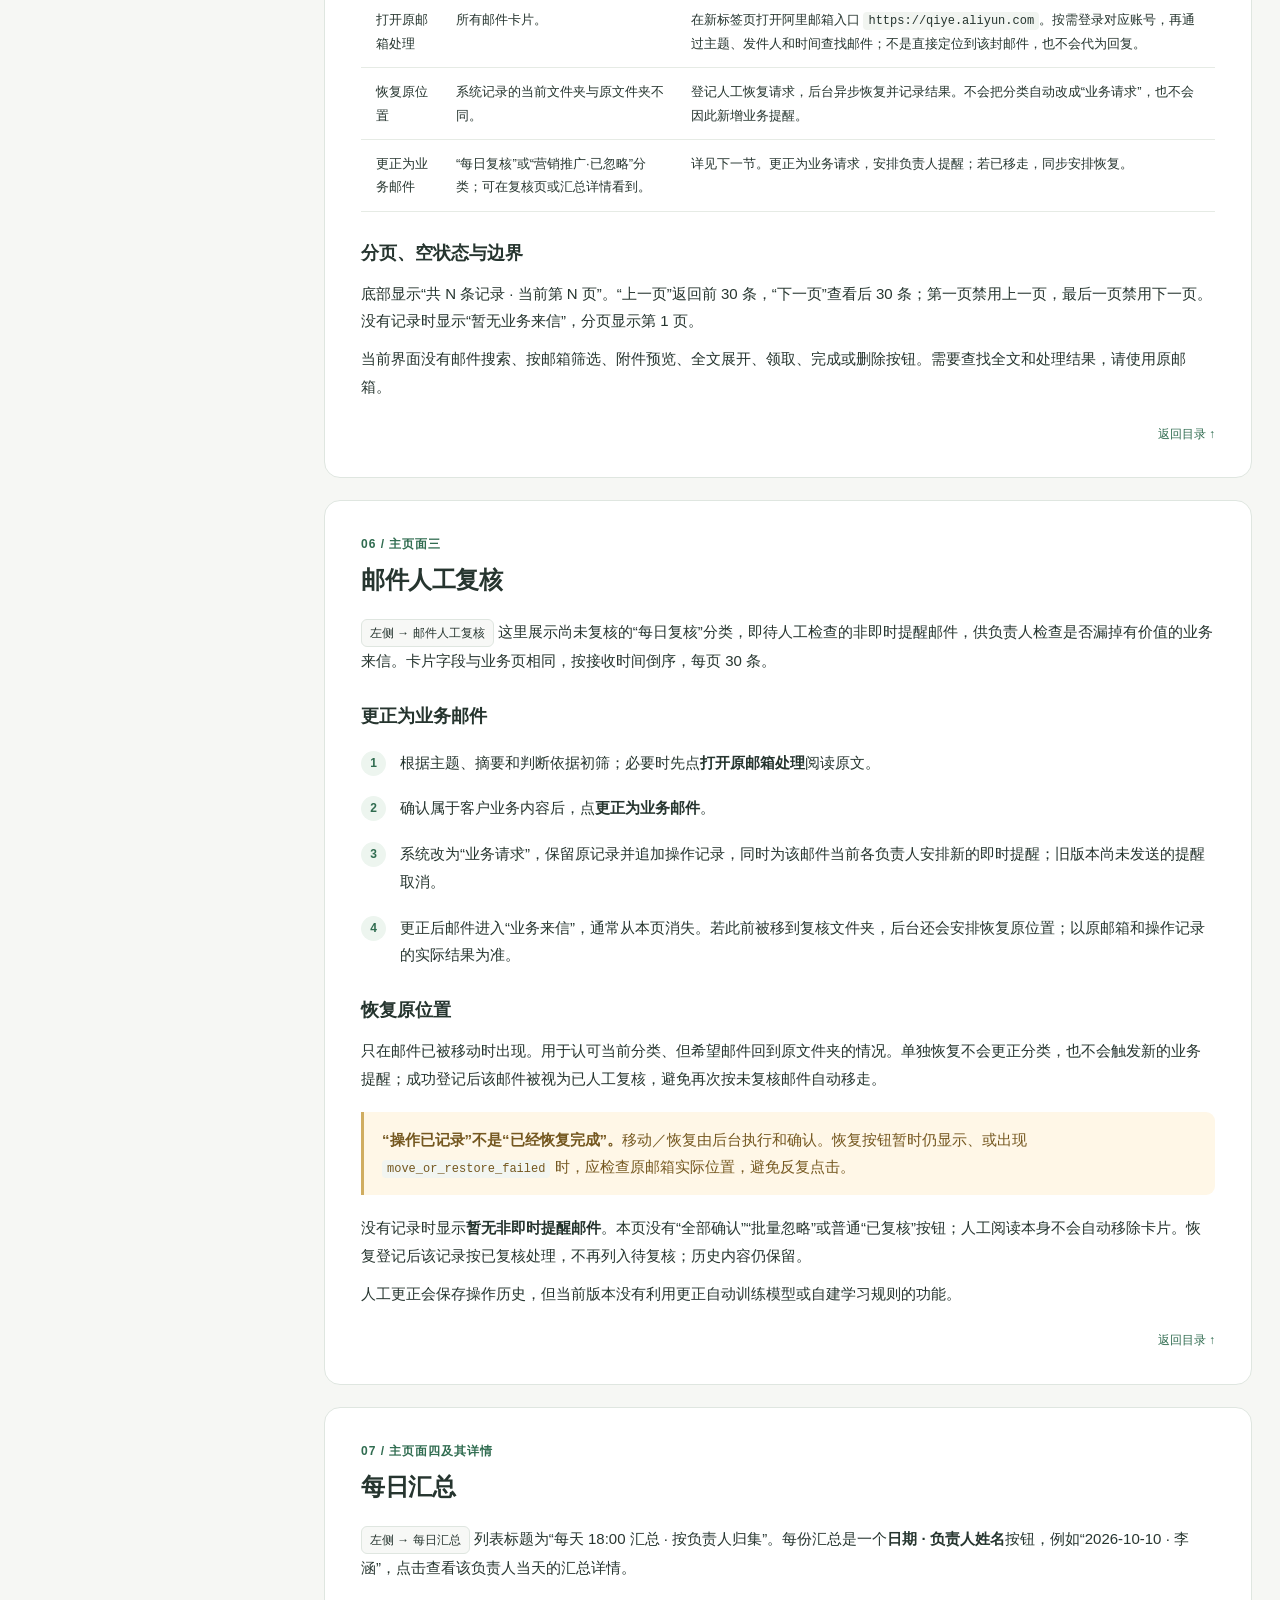
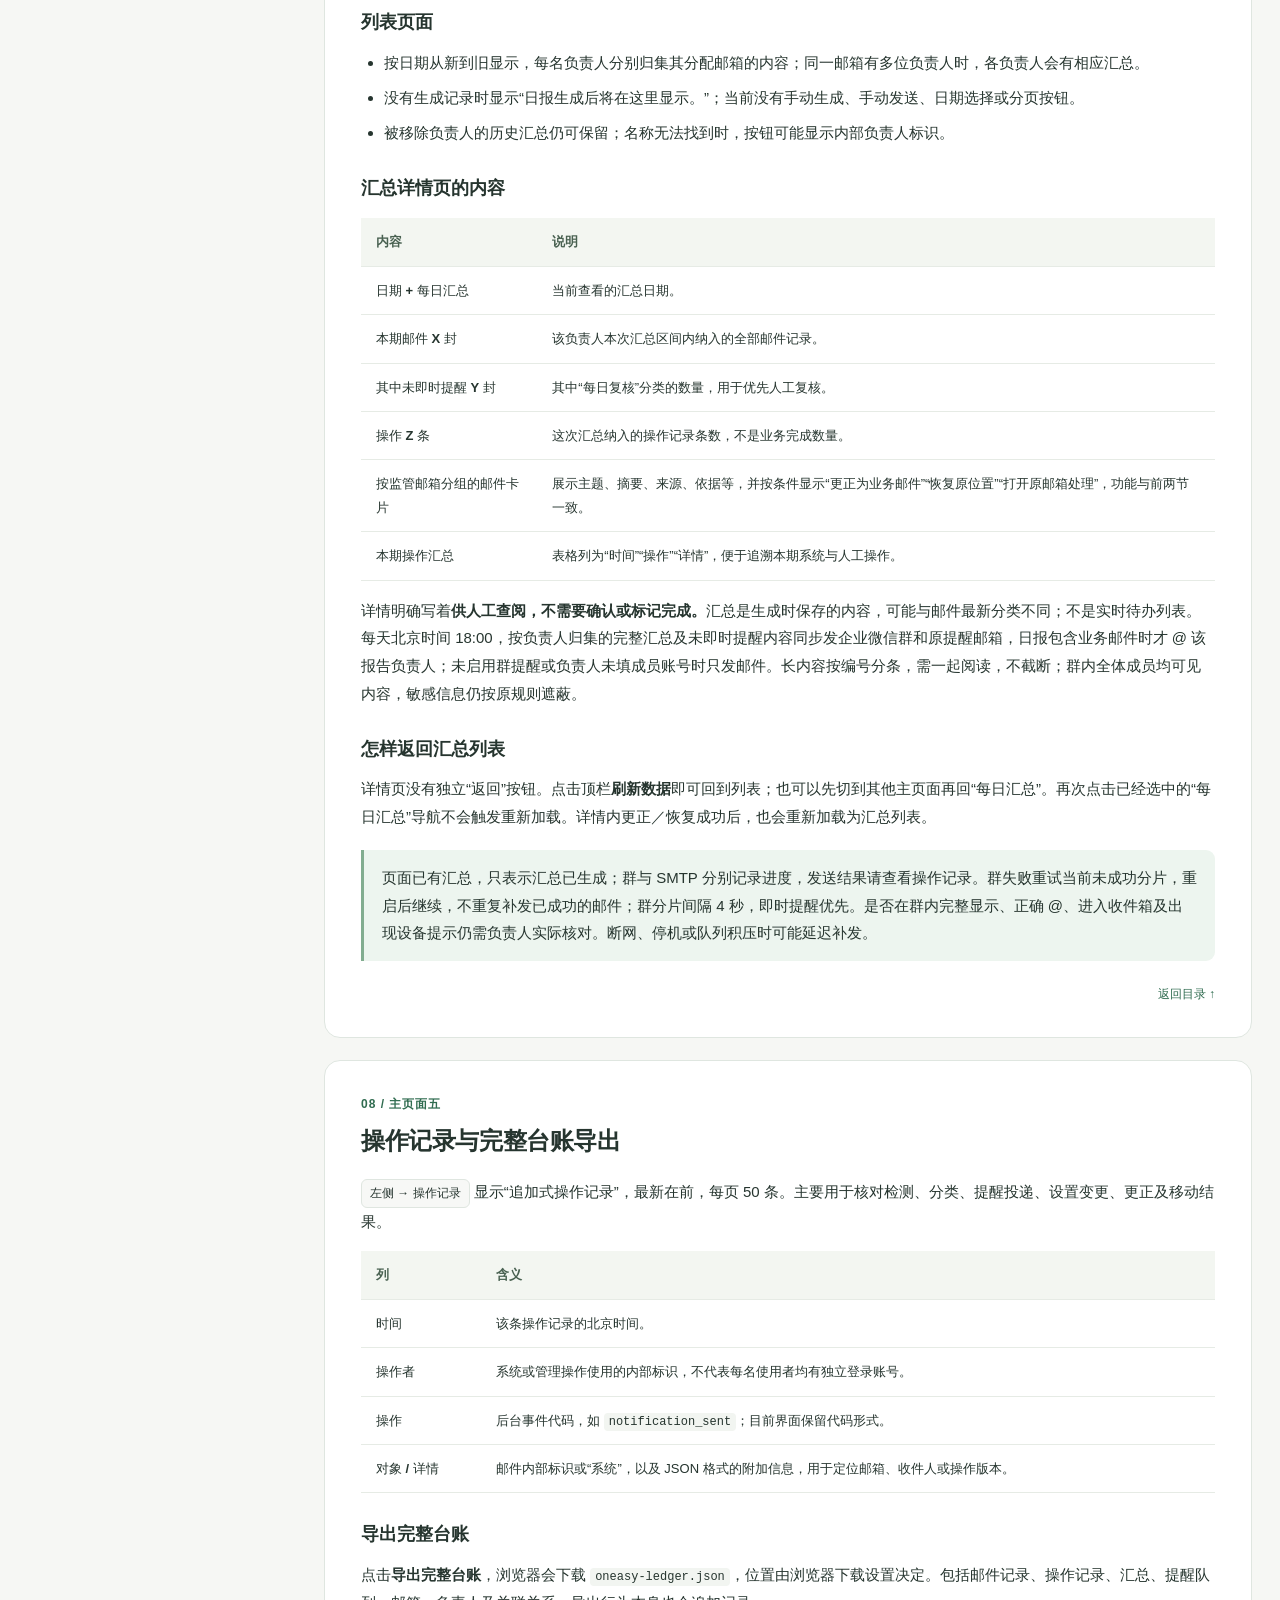
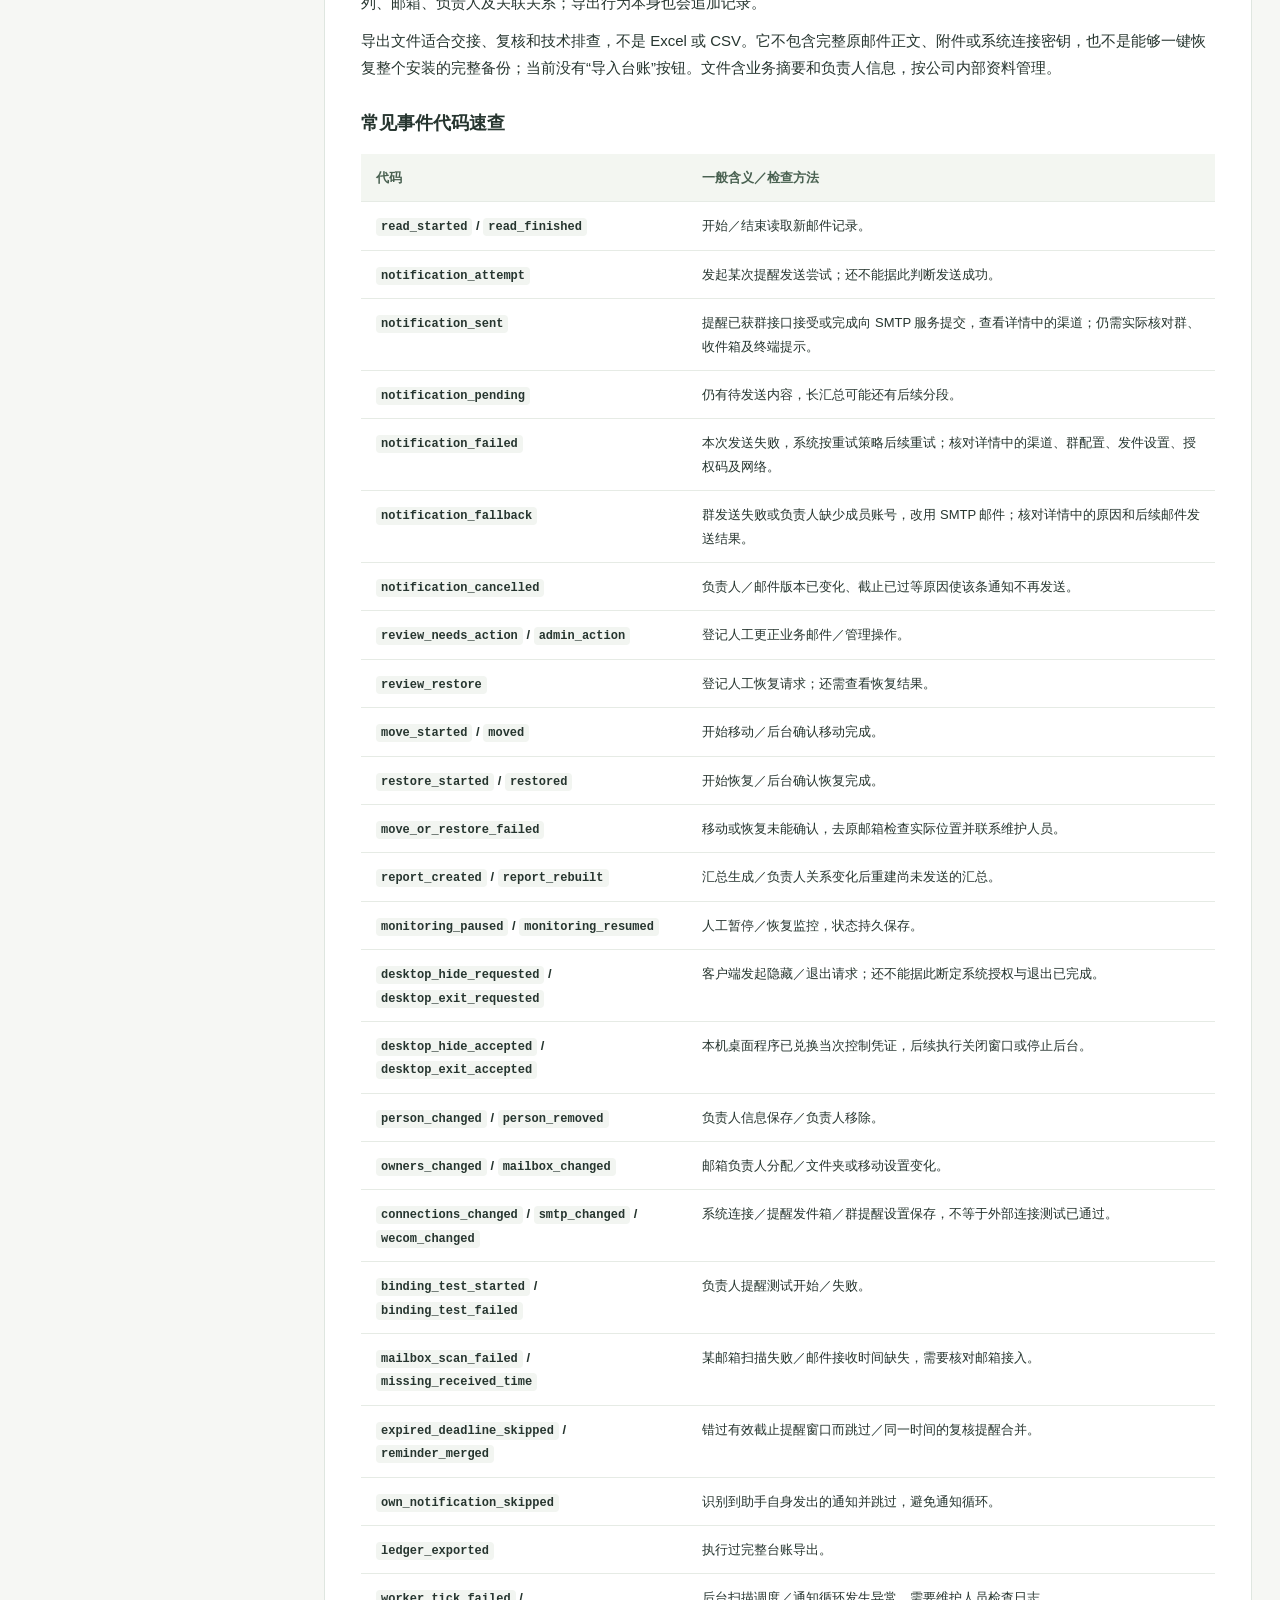
==== commit e41bb26d: "Label simulation notices and separate customer deadlines from internal advice" ====
--- a/docs/详细使用说明.html
+++ b/docs/详细使用说明.html
@@ -53,8 +53,8 @@
       <div class="eyebrow">ONEASY MAIL ASSISTANT / USER MANUAL</div>
       <h1>Oneasy 邮件助手<br>逐页使用说明</h1>
       <p class="lead">从首次部署到日常复核，说明每一个页面、按钮和设置项的用途，以及操作之后系统实际会做什么。</p>
-      <div class="meta"><span class="tag">统一交付包 v1.6.9</span><span class="tag">Windows / Mac 共用界面</span><span class="tag">更新：2026-11-03</span><span class="tag">提醒渠道：企业微信内部群＋邮件</span></div>
-      <p class="caption">本说明依据本次交付源码与现有界面编写，统一安装包版本为 v1.6.9。本文中的按钮示例用于说明，不会执行助手操作。</p>
+      <div class="meta"><span class="tag">统一交付包 v1.6.10</span><span class="tag">Windows / Mac 共用界面</span><span class="tag">更新：2026-11-04</span><span class="tag">提醒渠道：企业微信内部群＋邮件</span></div>
+      <p class="caption">本说明依据本次交付源码与现有界面编写，统一安装包版本为 v1.6.10。本文中的按钮示例用于说明，不会执行助手操作。</p>
       <div class="actions"><a class="primary" href="#workflows">查看日常操作步骤</a><a href="#button-index">查找按钮</a><button type="button" id="print-manual">打印／另存为 PDF</button></div>
     </header>
 
@@ -90,6 +90,9 @@
       <p><strong>短暂故障先静默修复。</strong>连续3次扫描失败，或判断需要管理员处理时，才生成运行提醒。同一轮到期的同类异常合并列出受影响邮箱，<strong>不 @ 任何负责人</strong>。同一邮箱同一类异常对同一负责人当天不重复新建；新受影响邮箱或跨日持续异常可再次提醒。群发送失败或未启用群时，邮件按负责人合并兜底。</p>
       <p><strong>如何确认修复：</strong>打开“运行概览”，点击“刷新数据”，核对受影响邮箱的最近成功扫描时间；在“操作记录”查看扫描诊断、恢复尝试和恢复成功记录。只有完整扫描成功才记为恢复，同时取消尚未发出的旧扫描告警；成功不会另外发群消息。已检测邮件保留去重记录，不因重试重复发业务提醒。</p>
       <p>只有业务来信、业务处理复核及含业务邮件的日报保留 @。纯运行、广告或空日报不 @；18:00完整日报与原提醒邮箱仍保留。恢复尝试和结果保留在助手的操作记录中，不附加到每日通知。</p>
+      <h3 id="notice-context">测试邮件和时间来源（v1.6.10）</h3>
+      <p>明确写明本邮件是模拟、用于验证提醒的邮件显示“测试邮件”，保留一次验证通知，不建议实际开通、回复、录入CRM或生成业务处理复核。公司名为test、客户申请试用不等于测试邮件。敏感信息与安全风险仍优先人工处理。</p>
+      <p>客户截止时间必须有可核对原文和明确来源，才会安排截止前提醒。表单的“后续行动建议”、内部SLA等单列为“内部跟进建议（非客户截止时间）”；测试中的模板建议注明无需执行。时间来源不明时提示人工核对，不冒称客户要求，也不杜撰具体日期。已发出的历史提醒保留原记录。</p>
       <h3 id="web-ad-filter">官网广告与AI收录推销过滤（v1.6.9）</h3>
       <p>向公司推销官网广告、网站推广、AI／大模型收录推荐及GEO优化服务，明确无客户业务事项时，按“无效广告”过滤。不即时提醒、不进入待复核，完整汇总保留已忽略记录。不仅因自称官方或询问“是否有需求”就视为客户业务，也不因来自某个域名就屏蔽全部邮件。</p>
       <p>对正文已明确属于上述推销、且没有业务或风险内容的邮件，名片和广告示例图片不再提前触发人工提醒。此例外仅接受大小和类型头符合限制的PNG、JPEG、GIF、WebP；不会将图片或正文送给AI。未知、读取失败、过大的附件及合同订单、实际客户事项、凭证设备信息仍保留原有人工保护。原邮件不会删除。</p>
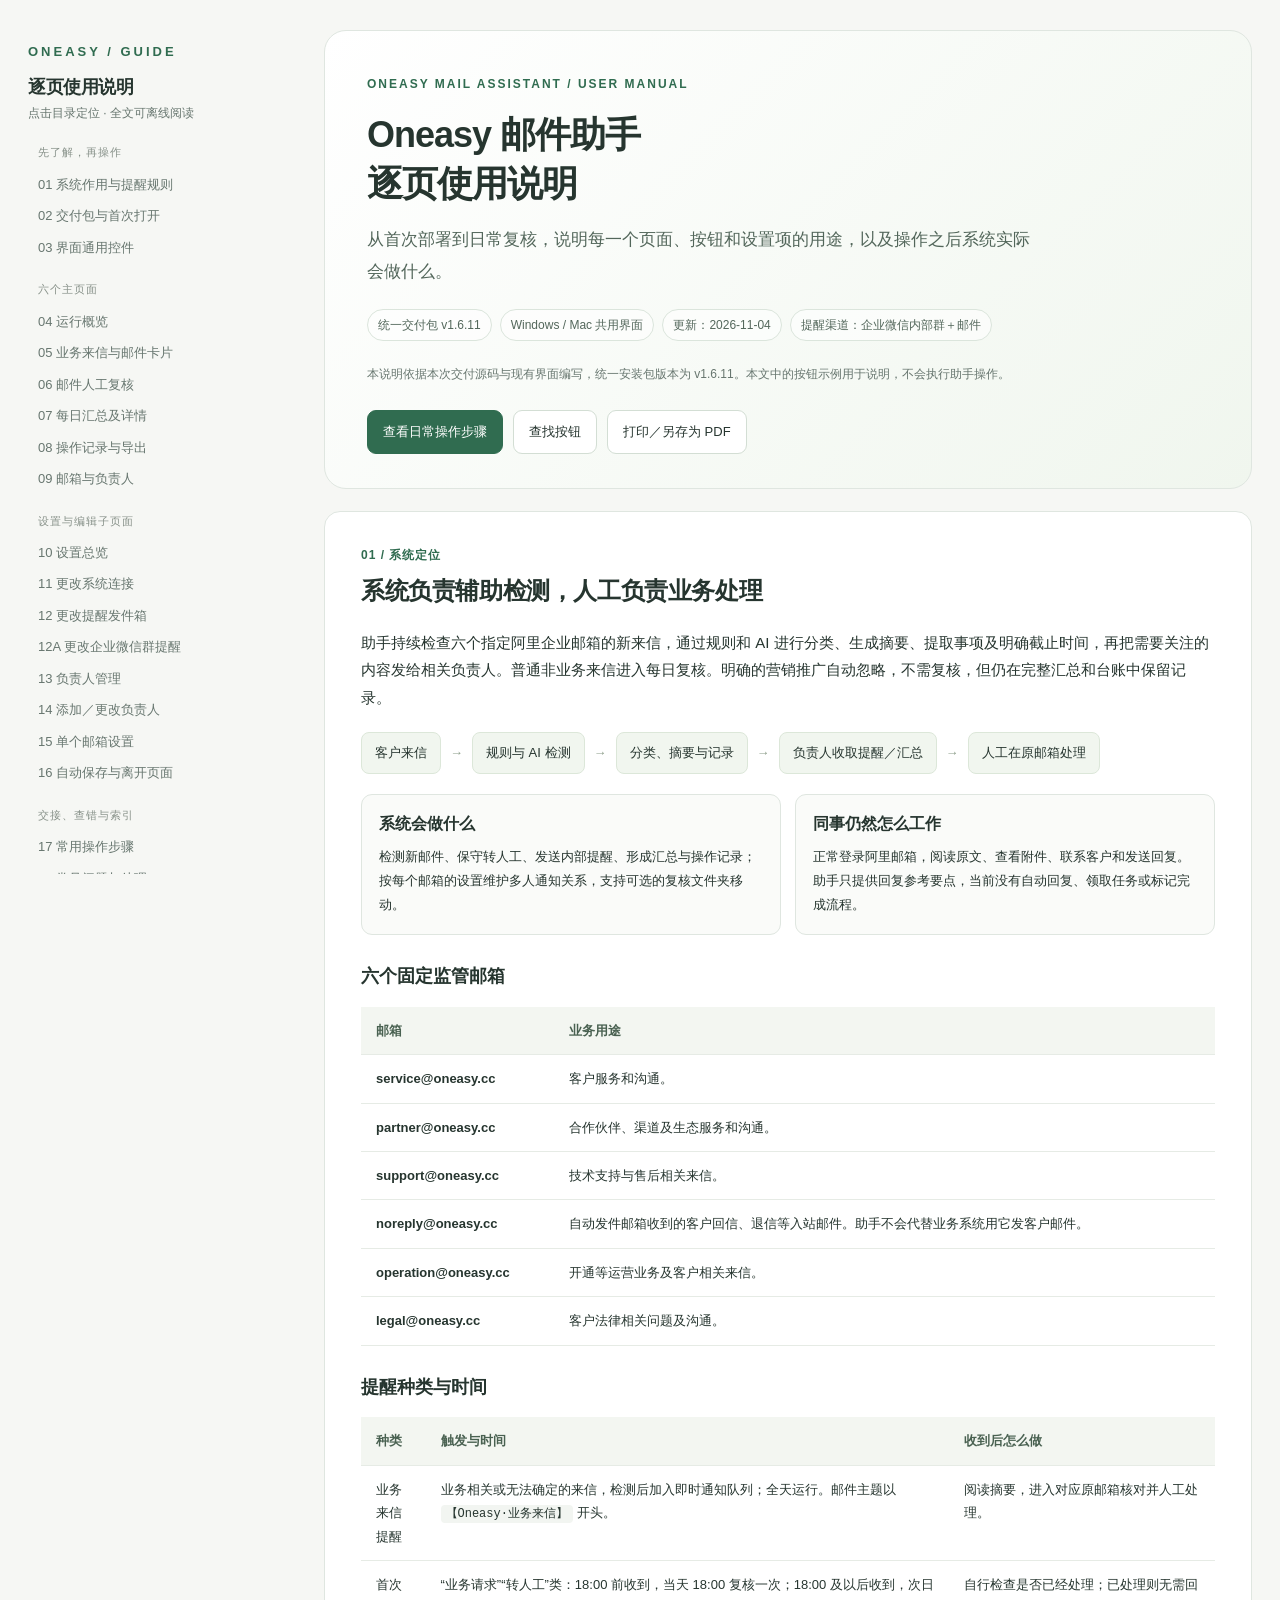
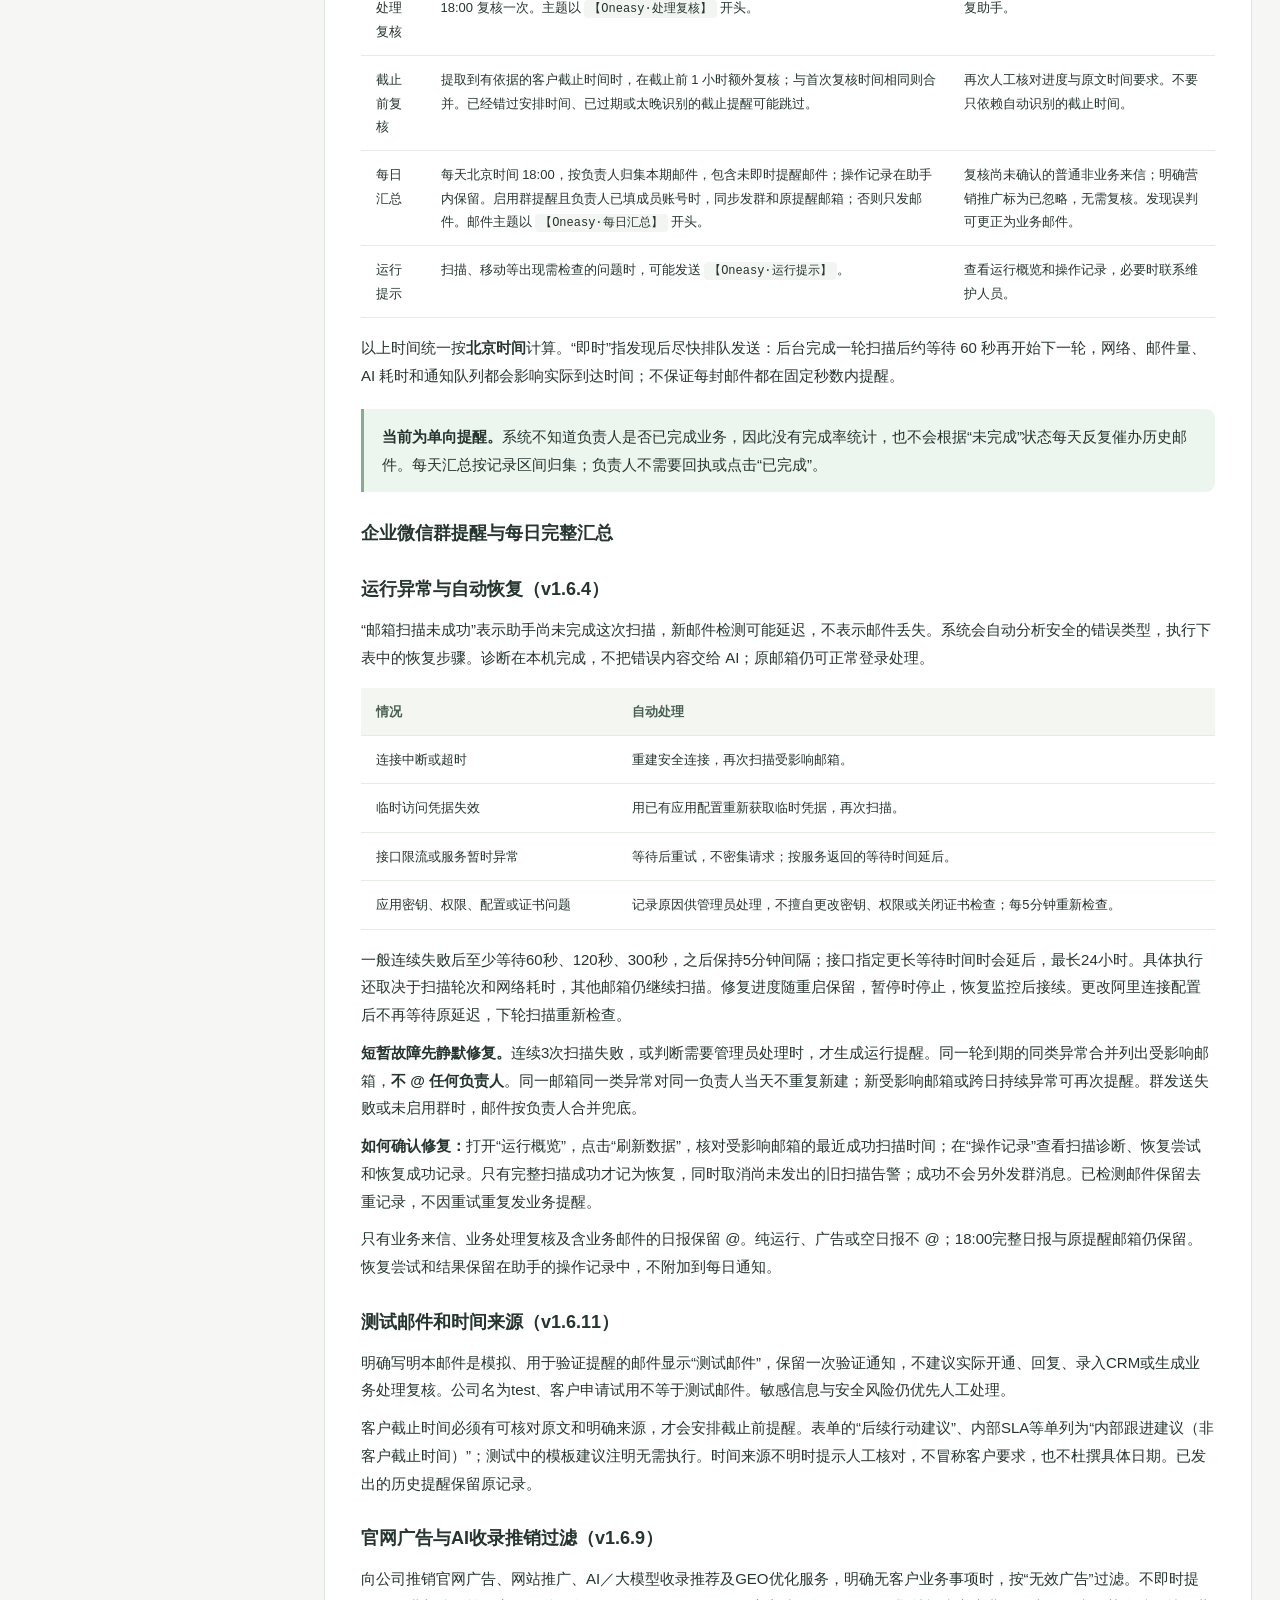
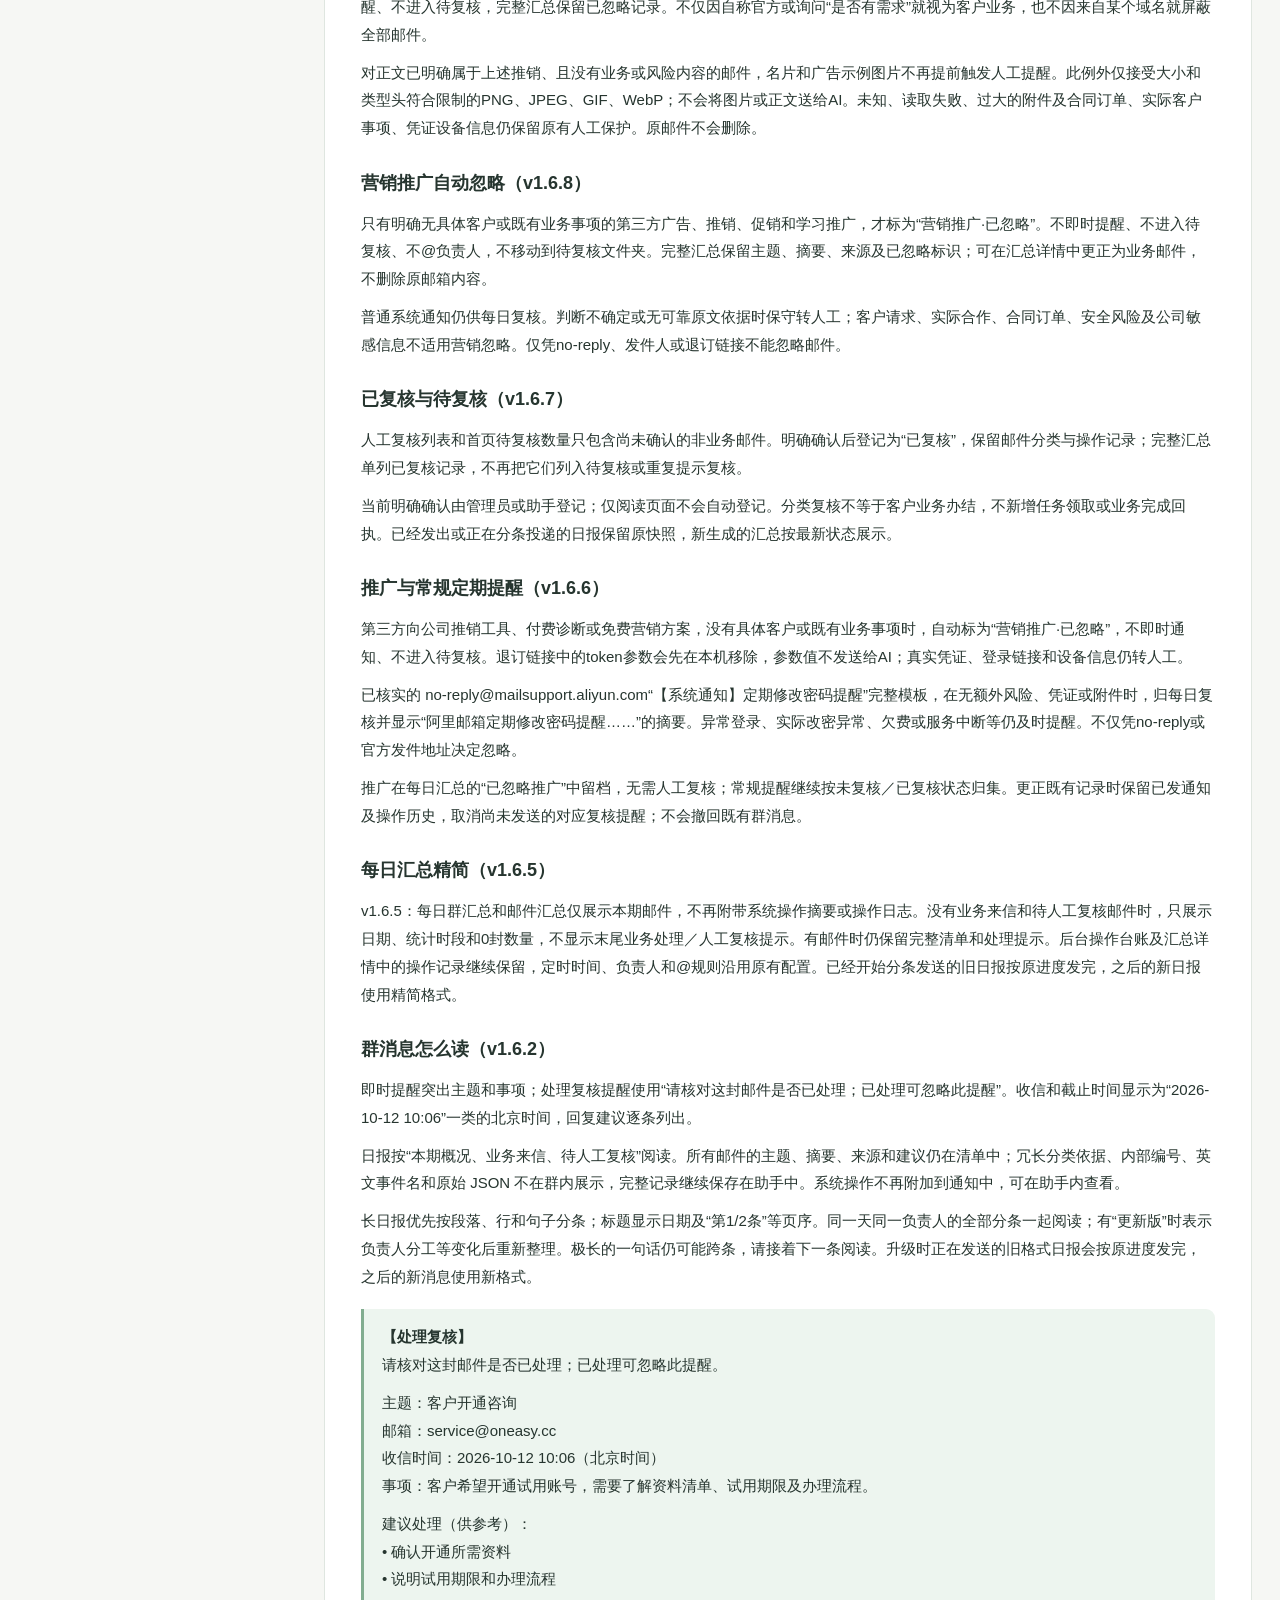
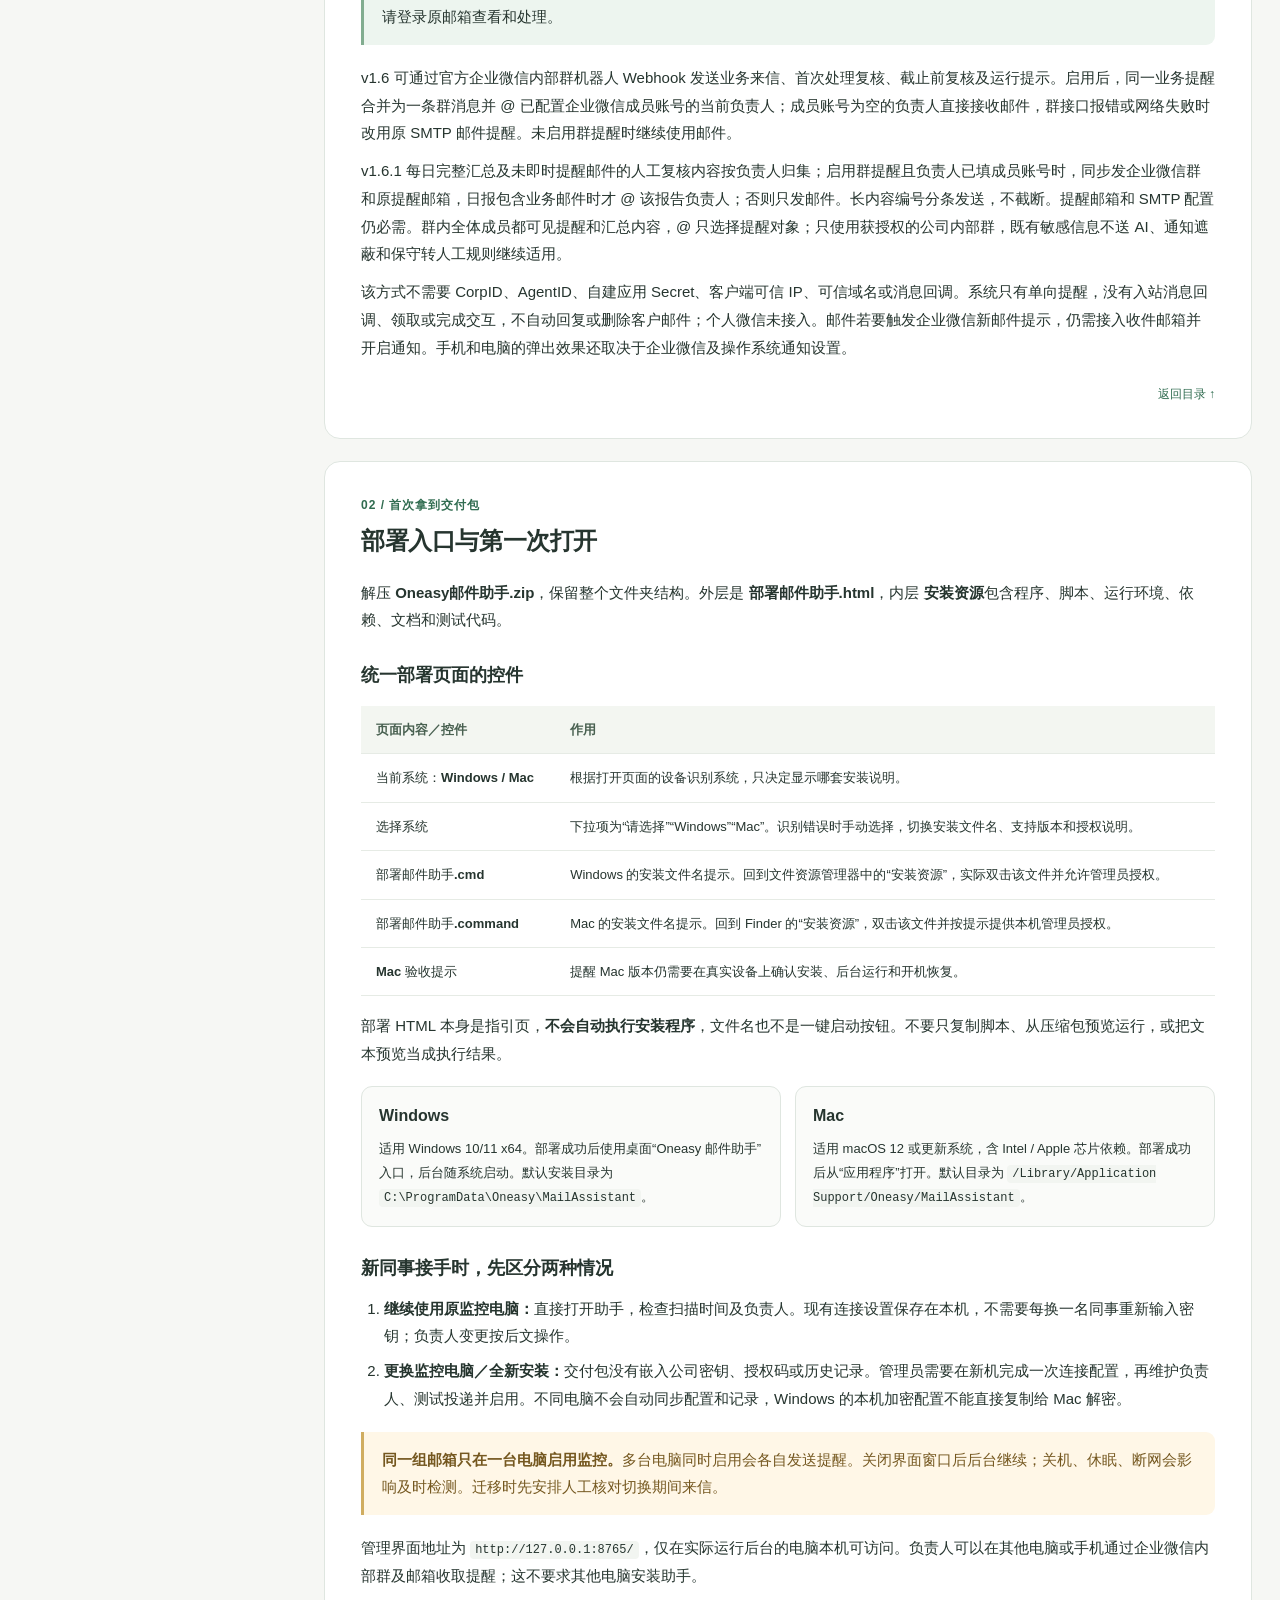
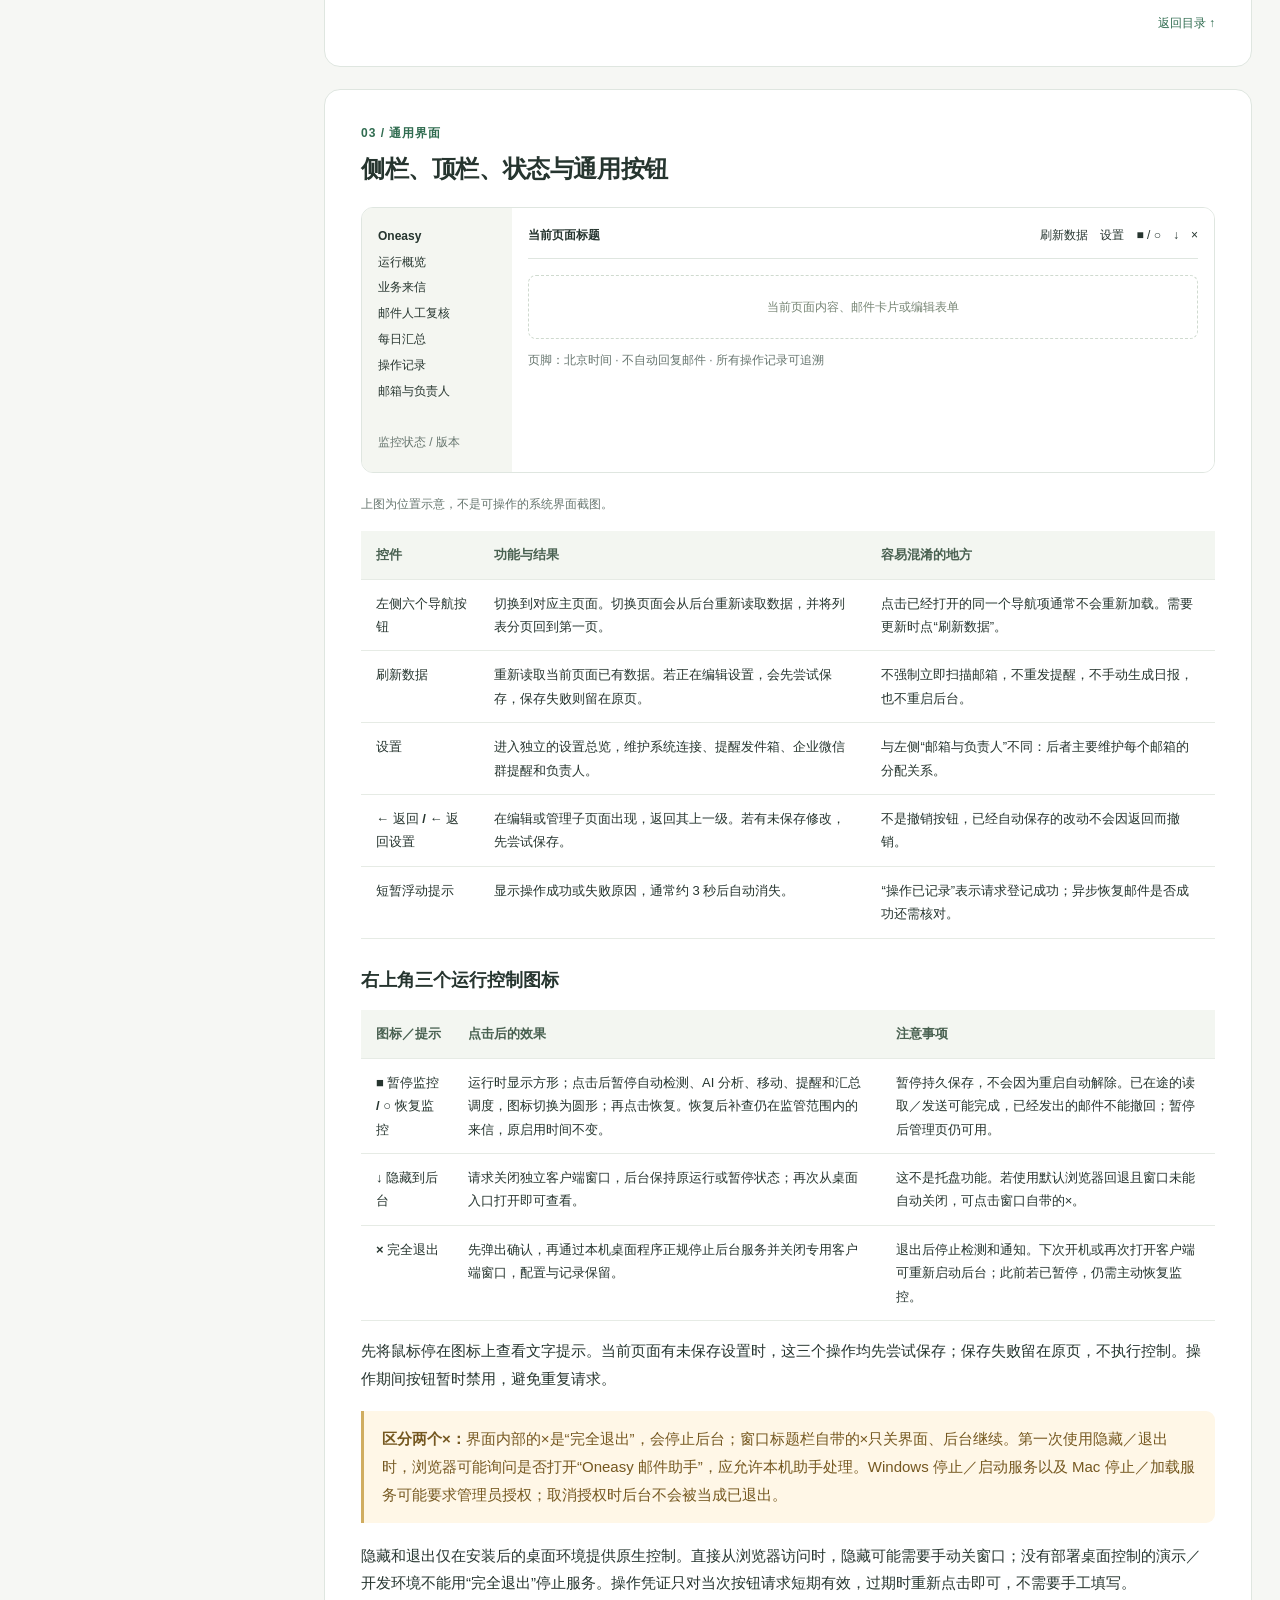
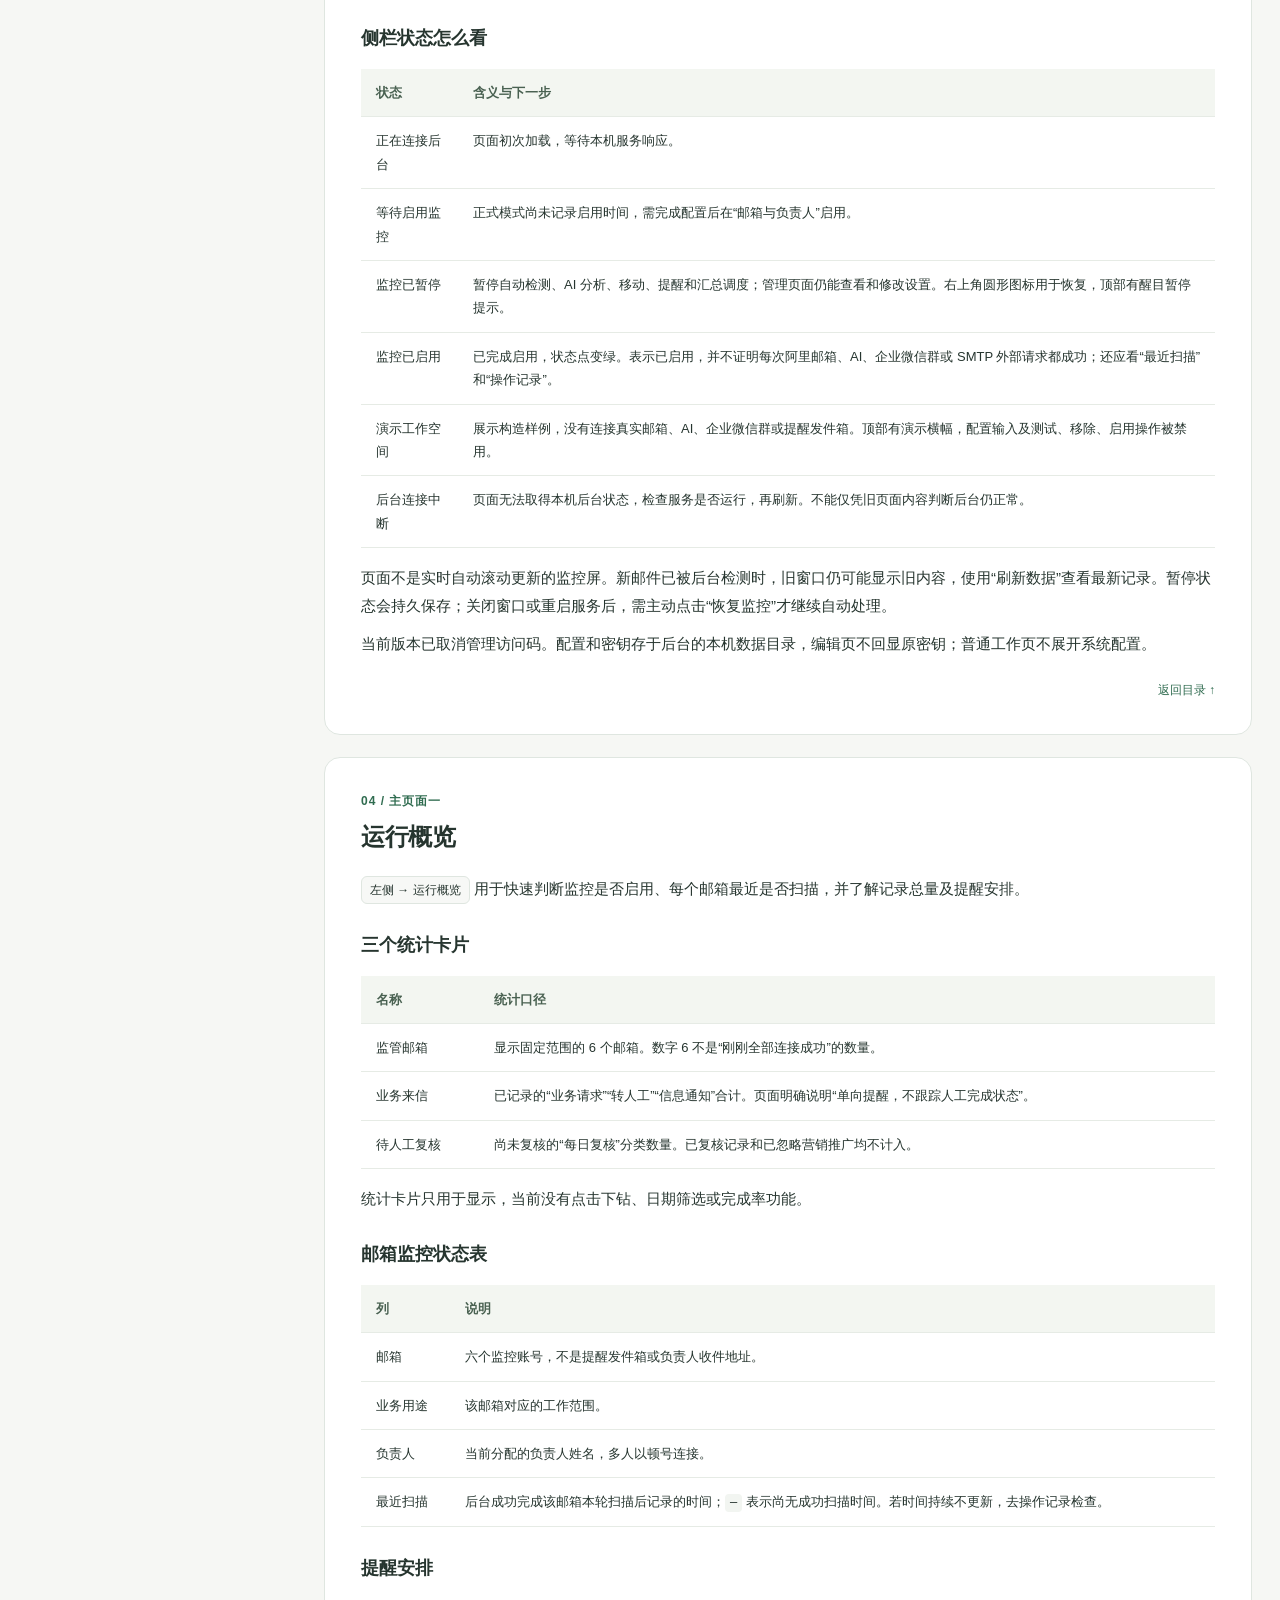
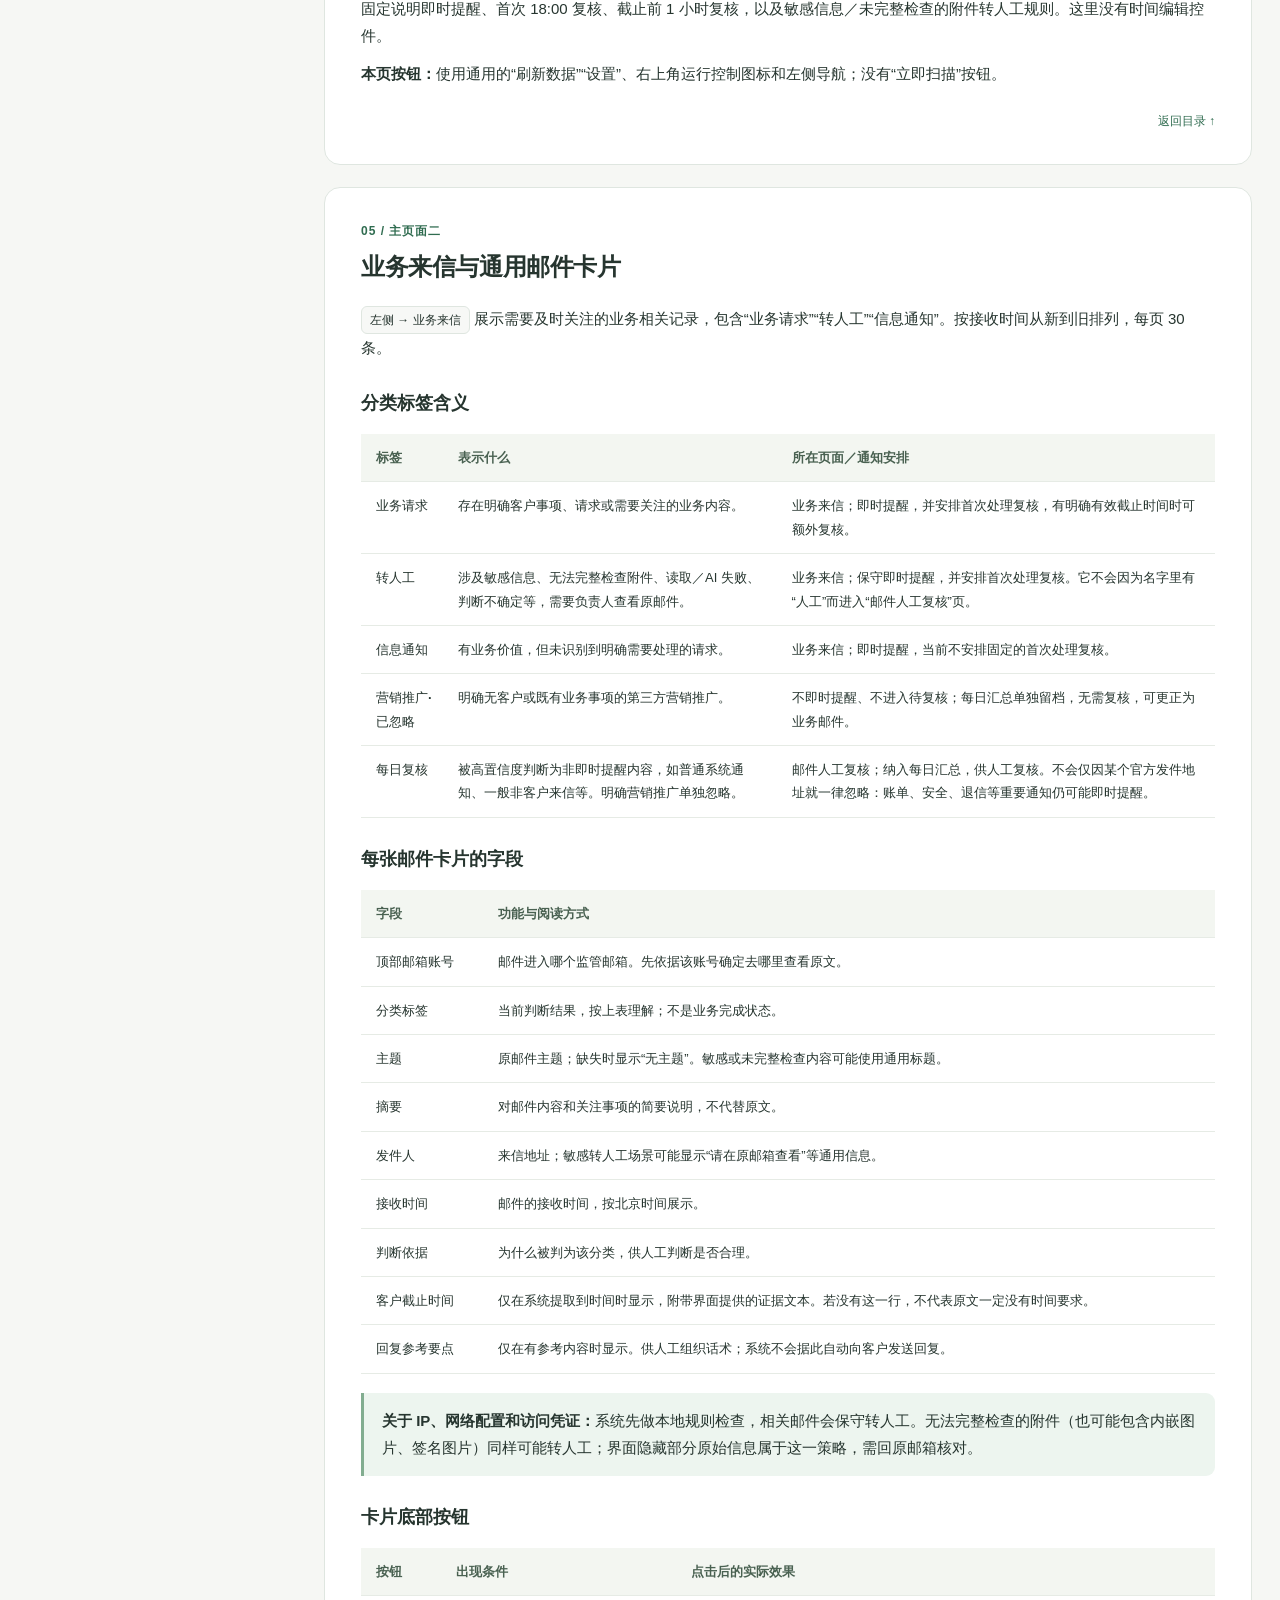
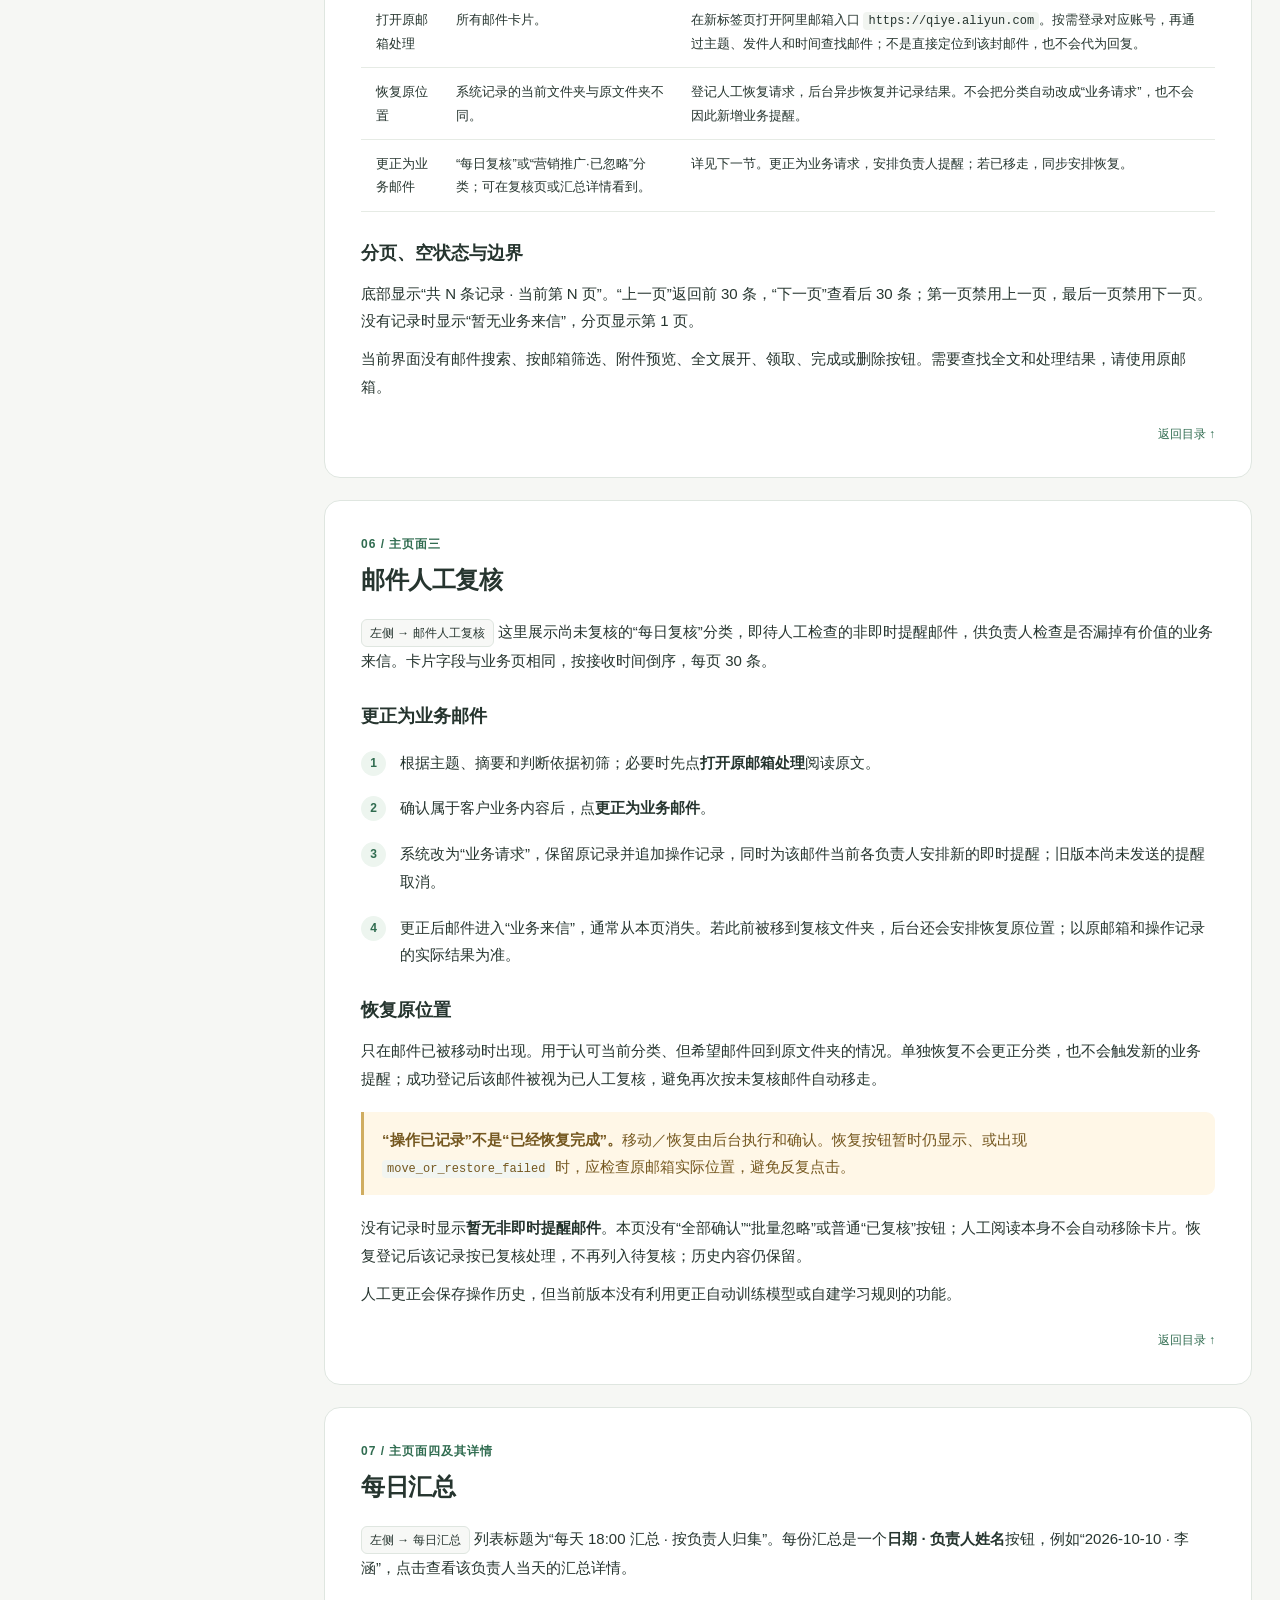
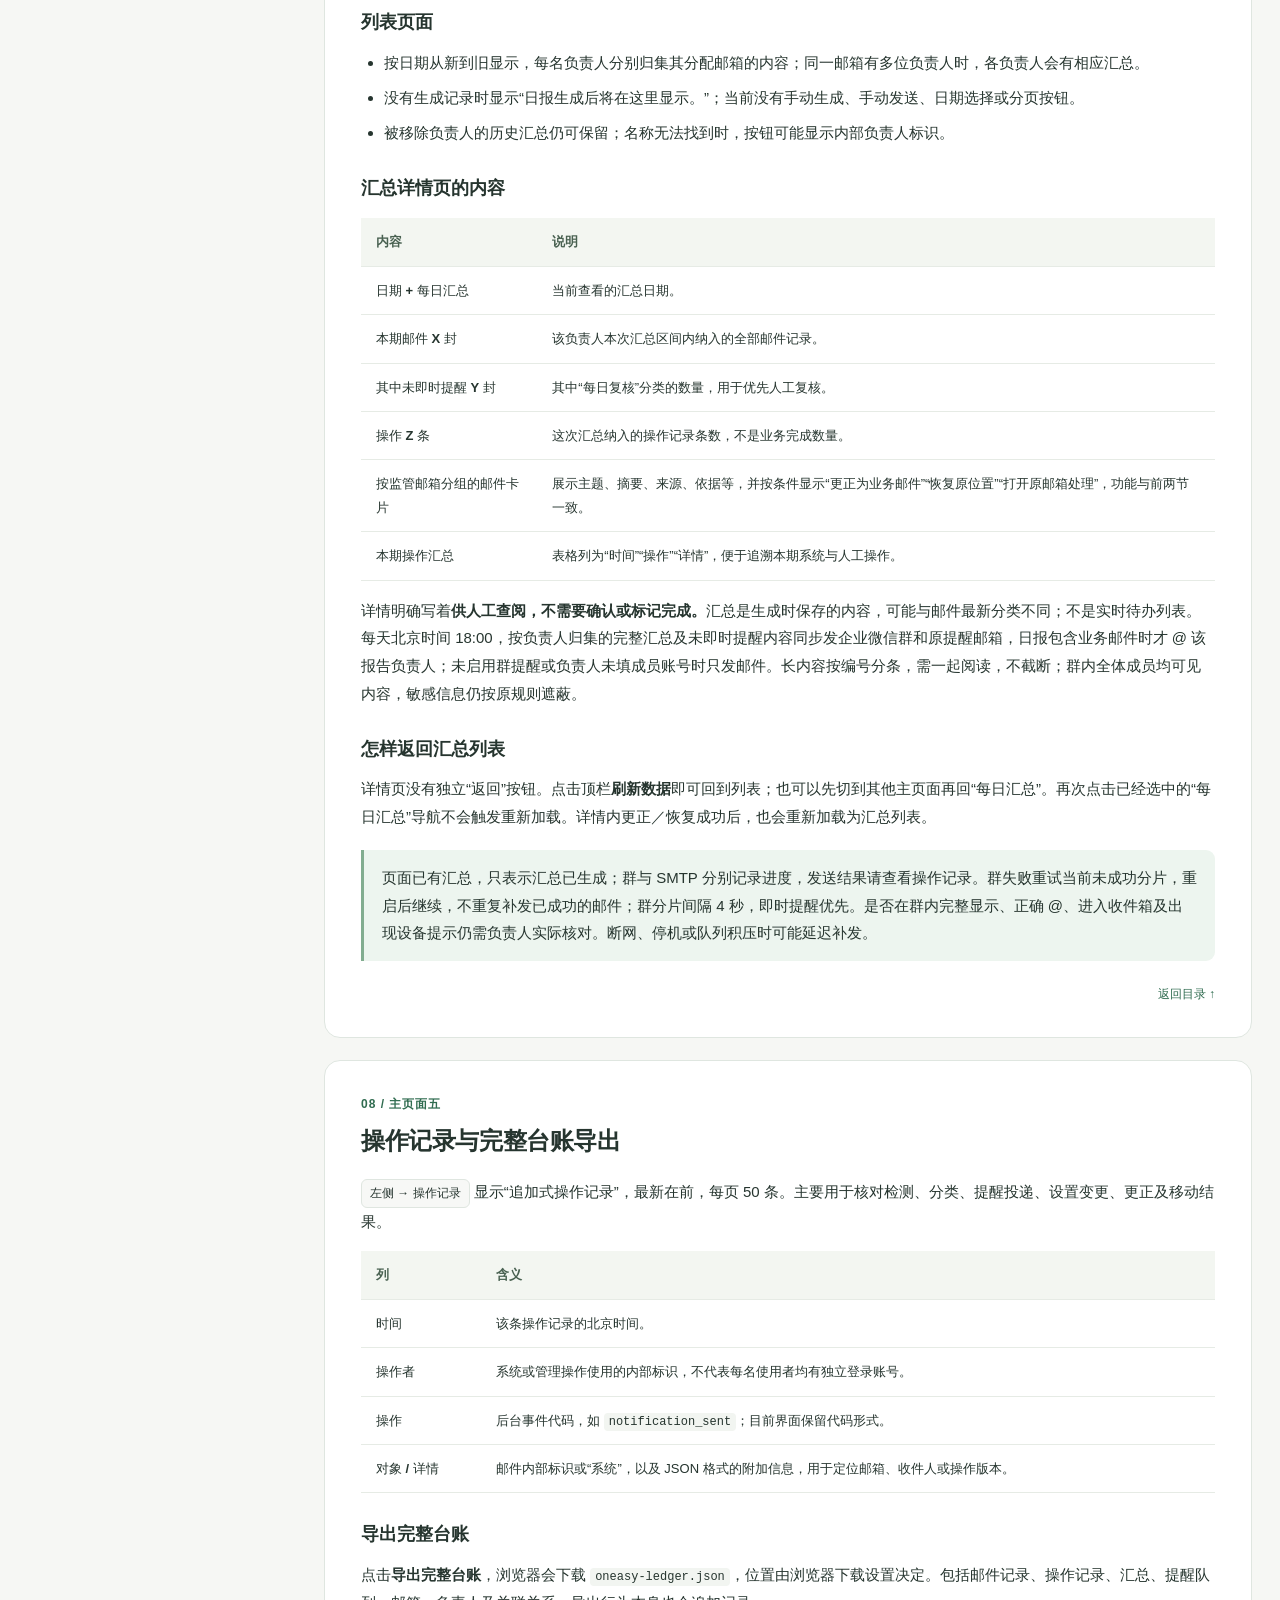
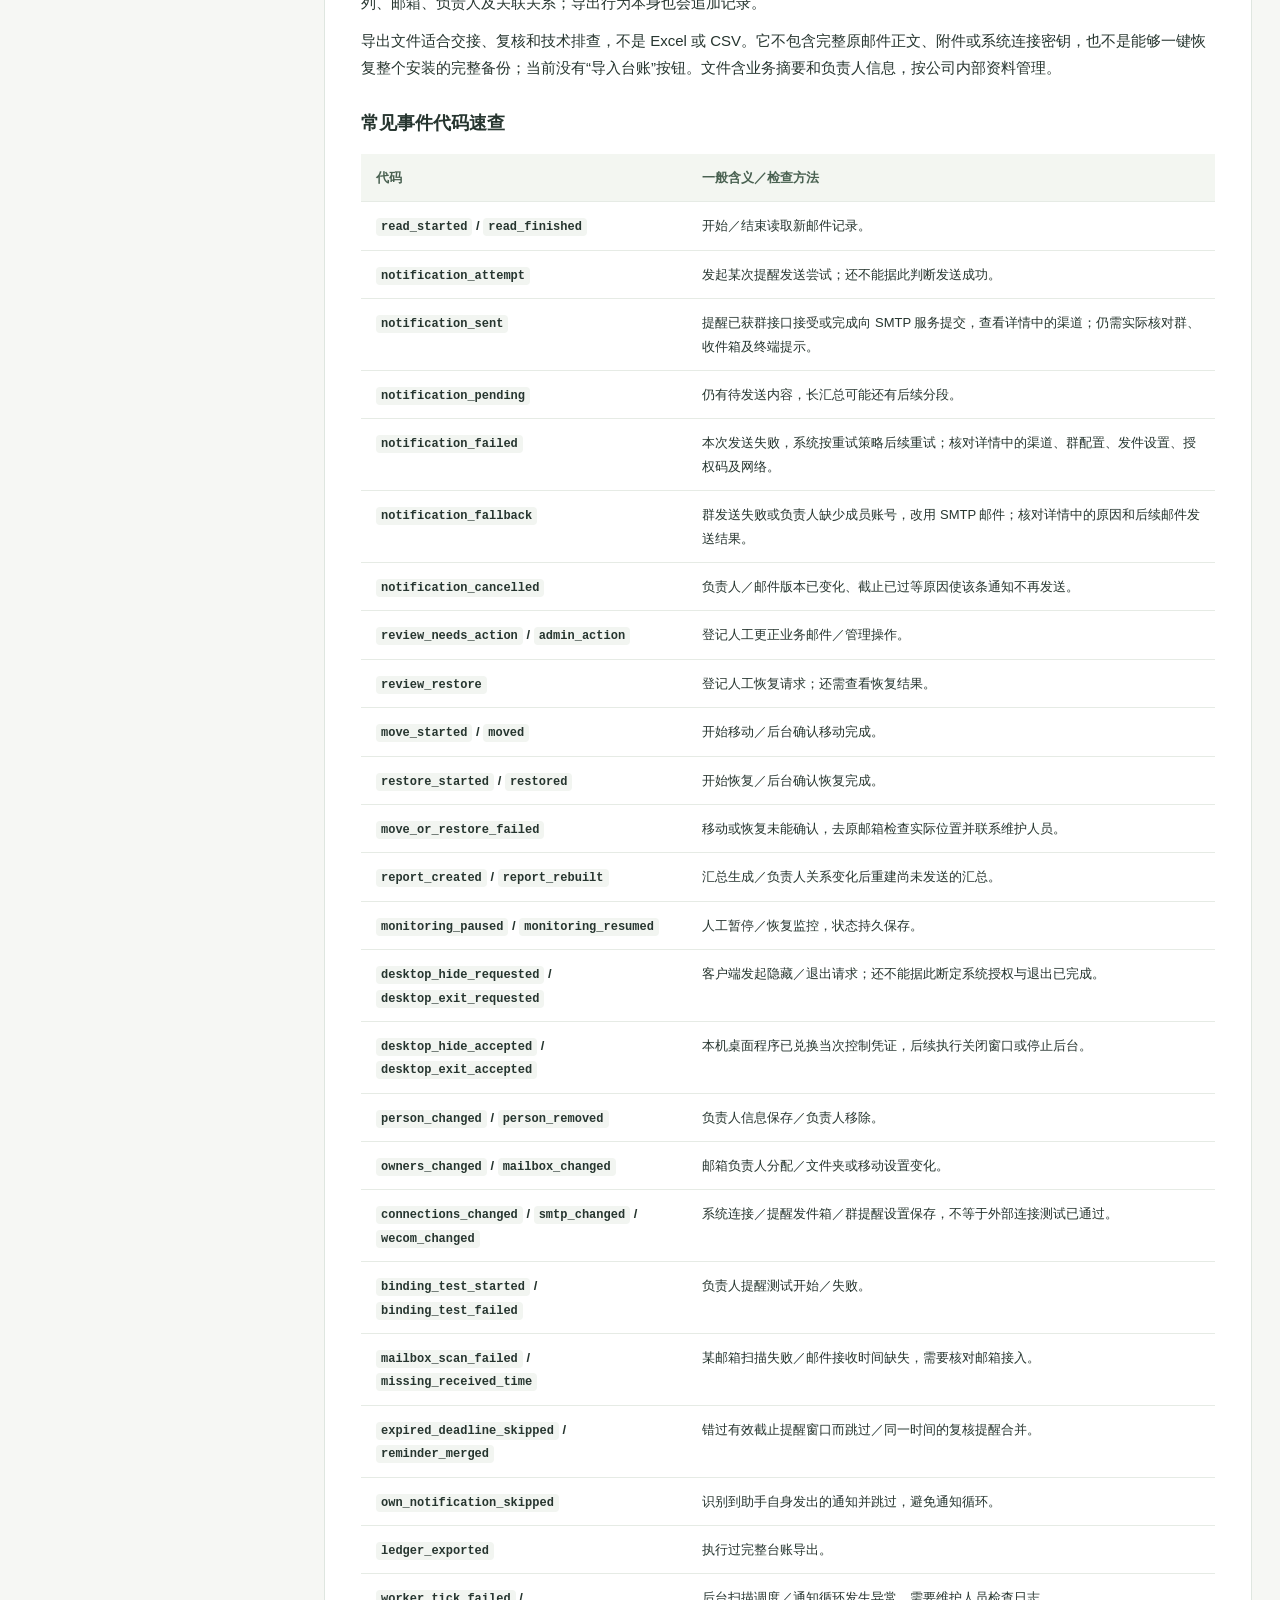
==== commit bdcb39ac: "Keep simulated form followup text free of HTML markup" ====
--- a/docs/详细使用说明.html
+++ b/docs/详细使用说明.html
@@ -53,8 +53,8 @@
       <div class="eyebrow">ONEASY MAIL ASSISTANT / USER MANUAL</div>
       <h1>Oneasy 邮件助手<br>逐页使用说明</h1>
       <p class="lead">从首次部署到日常复核，说明每一个页面、按钮和设置项的用途，以及操作之后系统实际会做什么。</p>
-      <div class="meta"><span class="tag">统一交付包 v1.6.10</span><span class="tag">Windows / Mac 共用界面</span><span class="tag">更新：2026-11-04</span><span class="tag">提醒渠道：企业微信内部群＋邮件</span></div>
-      <p class="caption">本说明依据本次交付源码与现有界面编写，统一安装包版本为 v1.6.10。本文中的按钮示例用于说明，不会执行助手操作。</p>
+      <div class="meta"><span class="tag">统一交付包 v1.6.11</span><span class="tag">Windows / Mac 共用界面</span><span class="tag">更新：2026-11-04</span><span class="tag">提醒渠道：企业微信内部群＋邮件</span></div>
+      <p class="caption">本说明依据本次交付源码与现有界面编写，统一安装包版本为 v1.6.11。本文中的按钮示例用于说明，不会执行助手操作。</p>
       <div class="actions"><a class="primary" href="#workflows">查看日常操作步骤</a><a href="#button-index">查找按钮</a><button type="button" id="print-manual">打印／另存为 PDF</button></div>
     </header>
 
@@ -90,7 +90,7 @@
       <p><strong>短暂故障先静默修复。</strong>连续3次扫描失败，或判断需要管理员处理时，才生成运行提醒。同一轮到期的同类异常合并列出受影响邮箱，<strong>不 @ 任何负责人</strong>。同一邮箱同一类异常对同一负责人当天不重复新建；新受影响邮箱或跨日持续异常可再次提醒。群发送失败或未启用群时，邮件按负责人合并兜底。</p>
       <p><strong>如何确认修复：</strong>打开“运行概览”，点击“刷新数据”，核对受影响邮箱的最近成功扫描时间；在“操作记录”查看扫描诊断、恢复尝试和恢复成功记录。只有完整扫描成功才记为恢复，同时取消尚未发出的旧扫描告警；成功不会另外发群消息。已检测邮件保留去重记录，不因重试重复发业务提醒。</p>
       <p>只有业务来信、业务处理复核及含业务邮件的日报保留 @。纯运行、广告或空日报不 @；18:00完整日报与原提醒邮箱仍保留。恢复尝试和结果保留在助手的操作记录中，不附加到每日通知。</p>
-      <h3 id="notice-context">测试邮件和时间来源（v1.6.10）</h3>
+      <h3 id="notice-context">测试邮件和时间来源（v1.6.11）</h3>
       <p>明确写明本邮件是模拟、用于验证提醒的邮件显示“测试邮件”，保留一次验证通知，不建议实际开通、回复、录入CRM或生成业务处理复核。公司名为test、客户申请试用不等于测试邮件。敏感信息与安全风险仍优先人工处理。</p>
       <p>客户截止时间必须有可核对原文和明确来源，才会安排截止前提醒。表单的“后续行动建议”、内部SLA等单列为“内部跟进建议（非客户截止时间）”；测试中的模板建议注明无需执行。时间来源不明时提示人工核对，不冒称客户要求，也不杜撰具体日期。已发出的历史提醒保留原记录。</p>
       <h3 id="web-ad-filter">官网广告与AI收录推销过滤（v1.6.9）</h3>
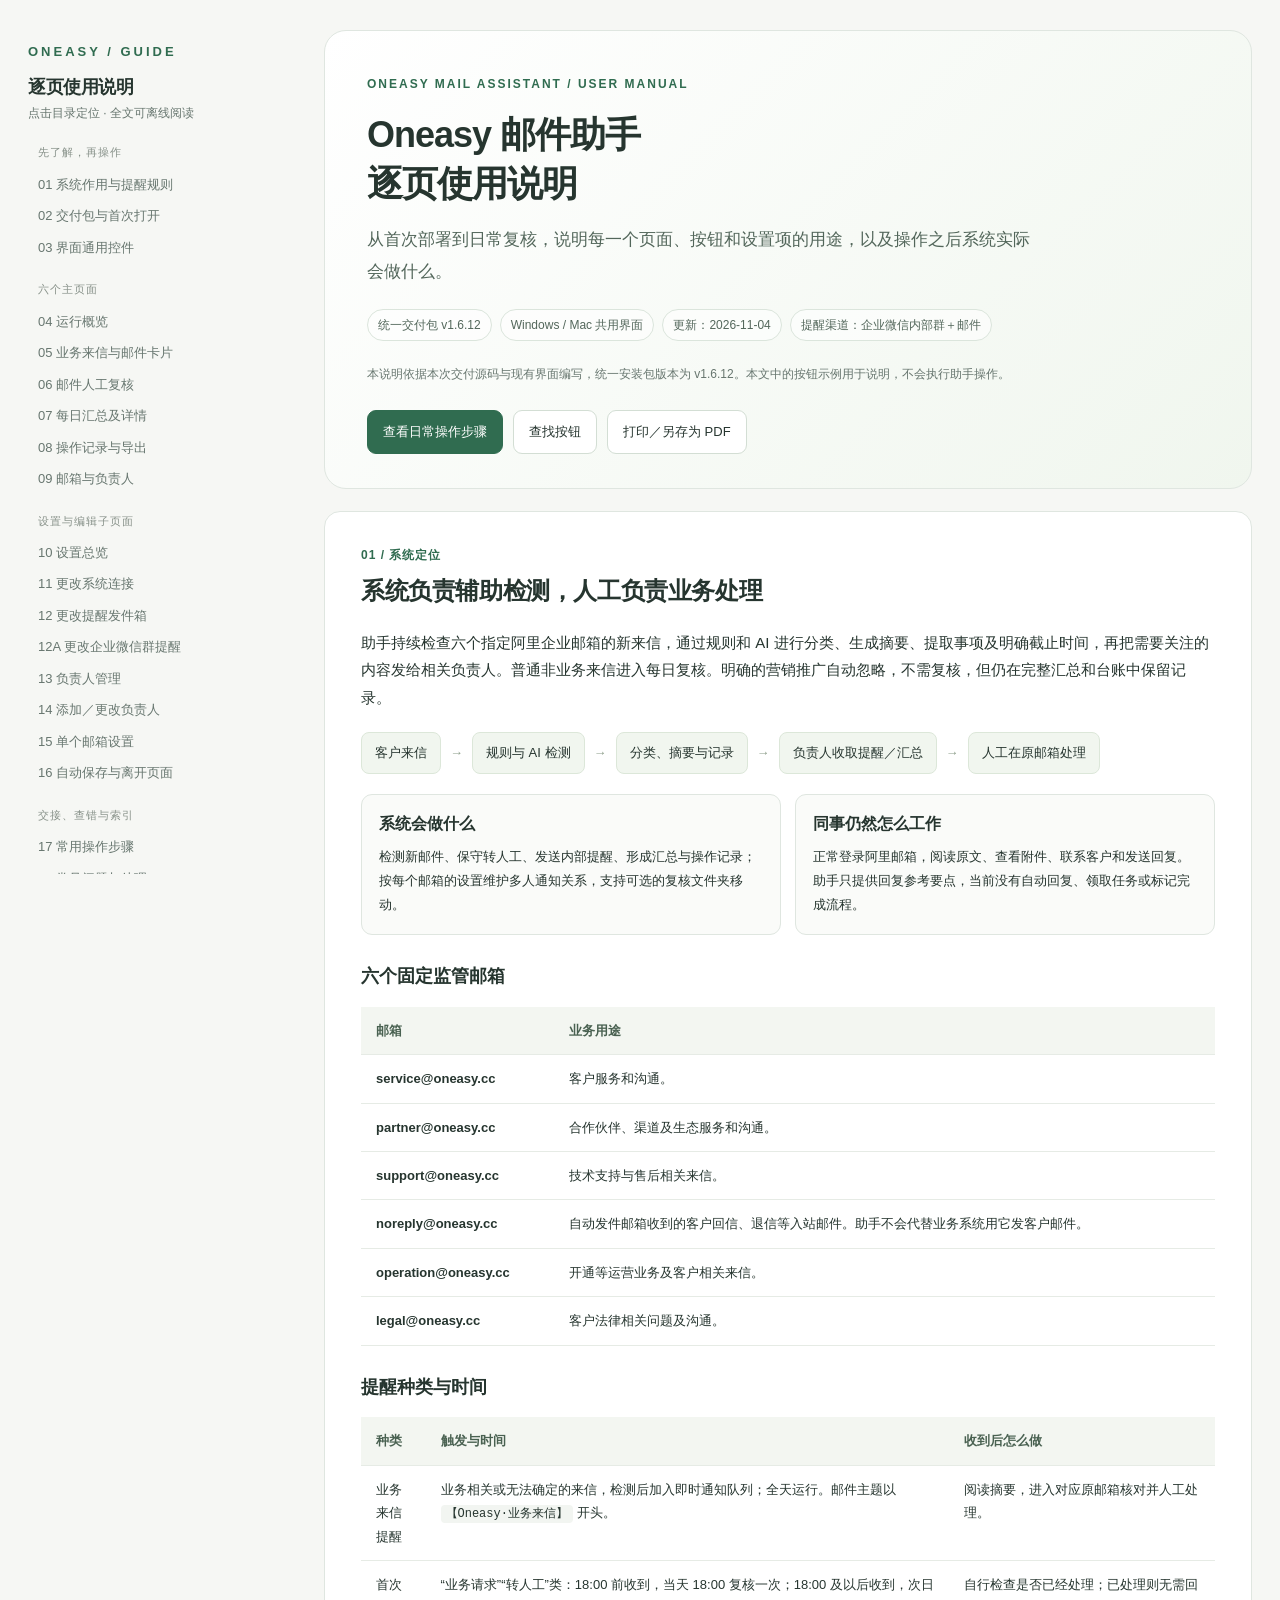
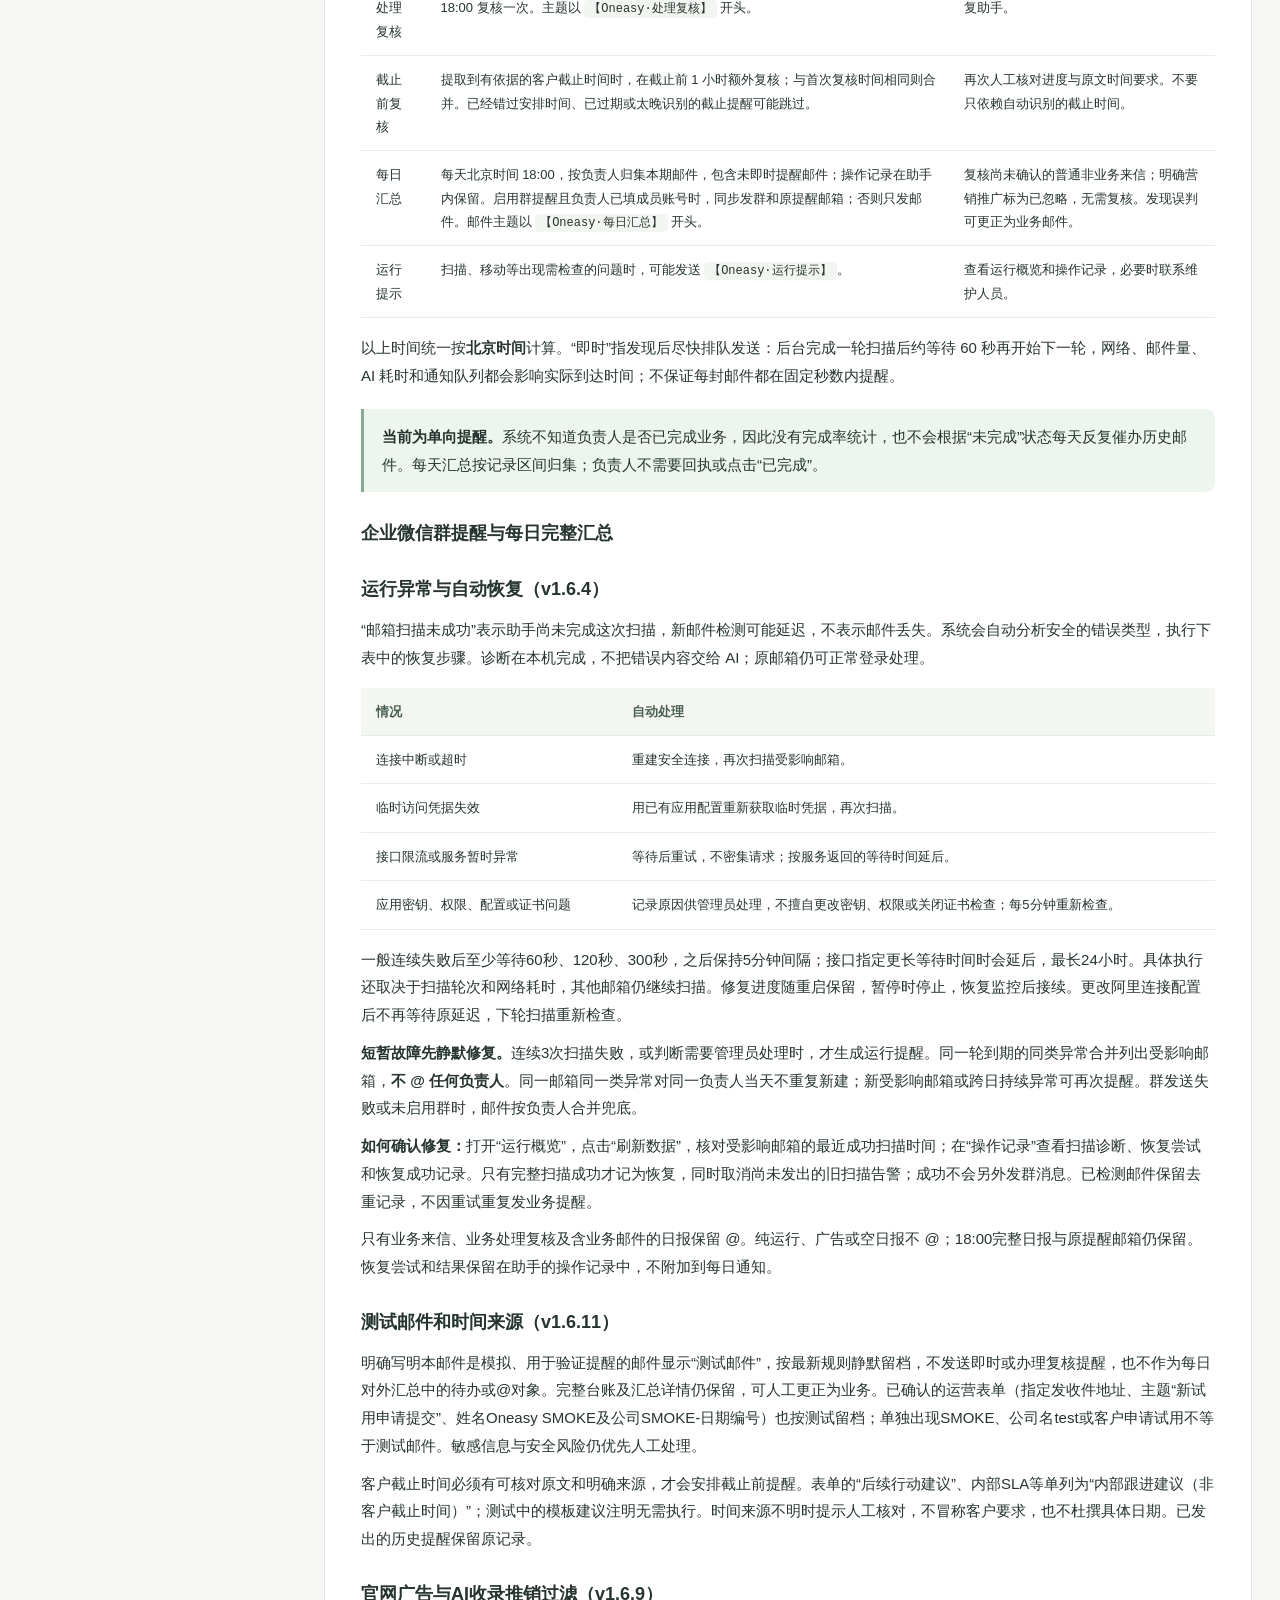
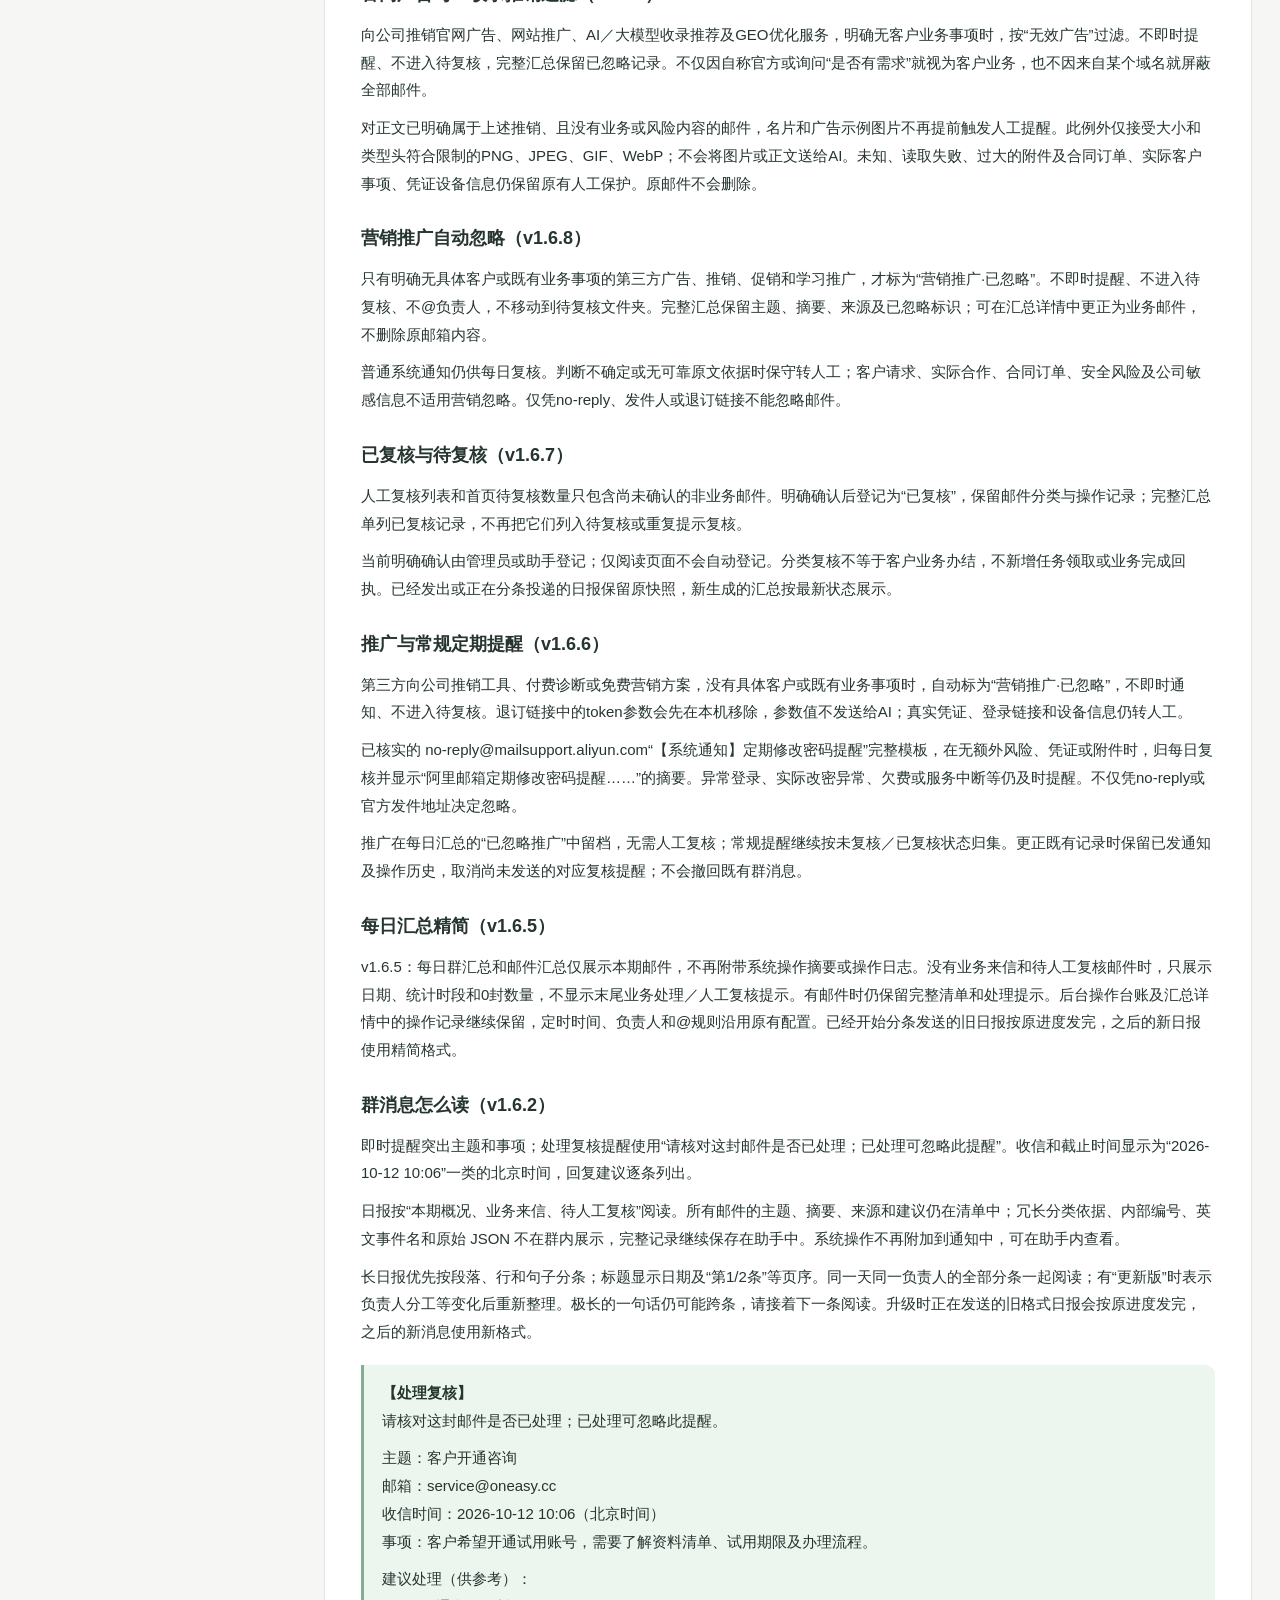
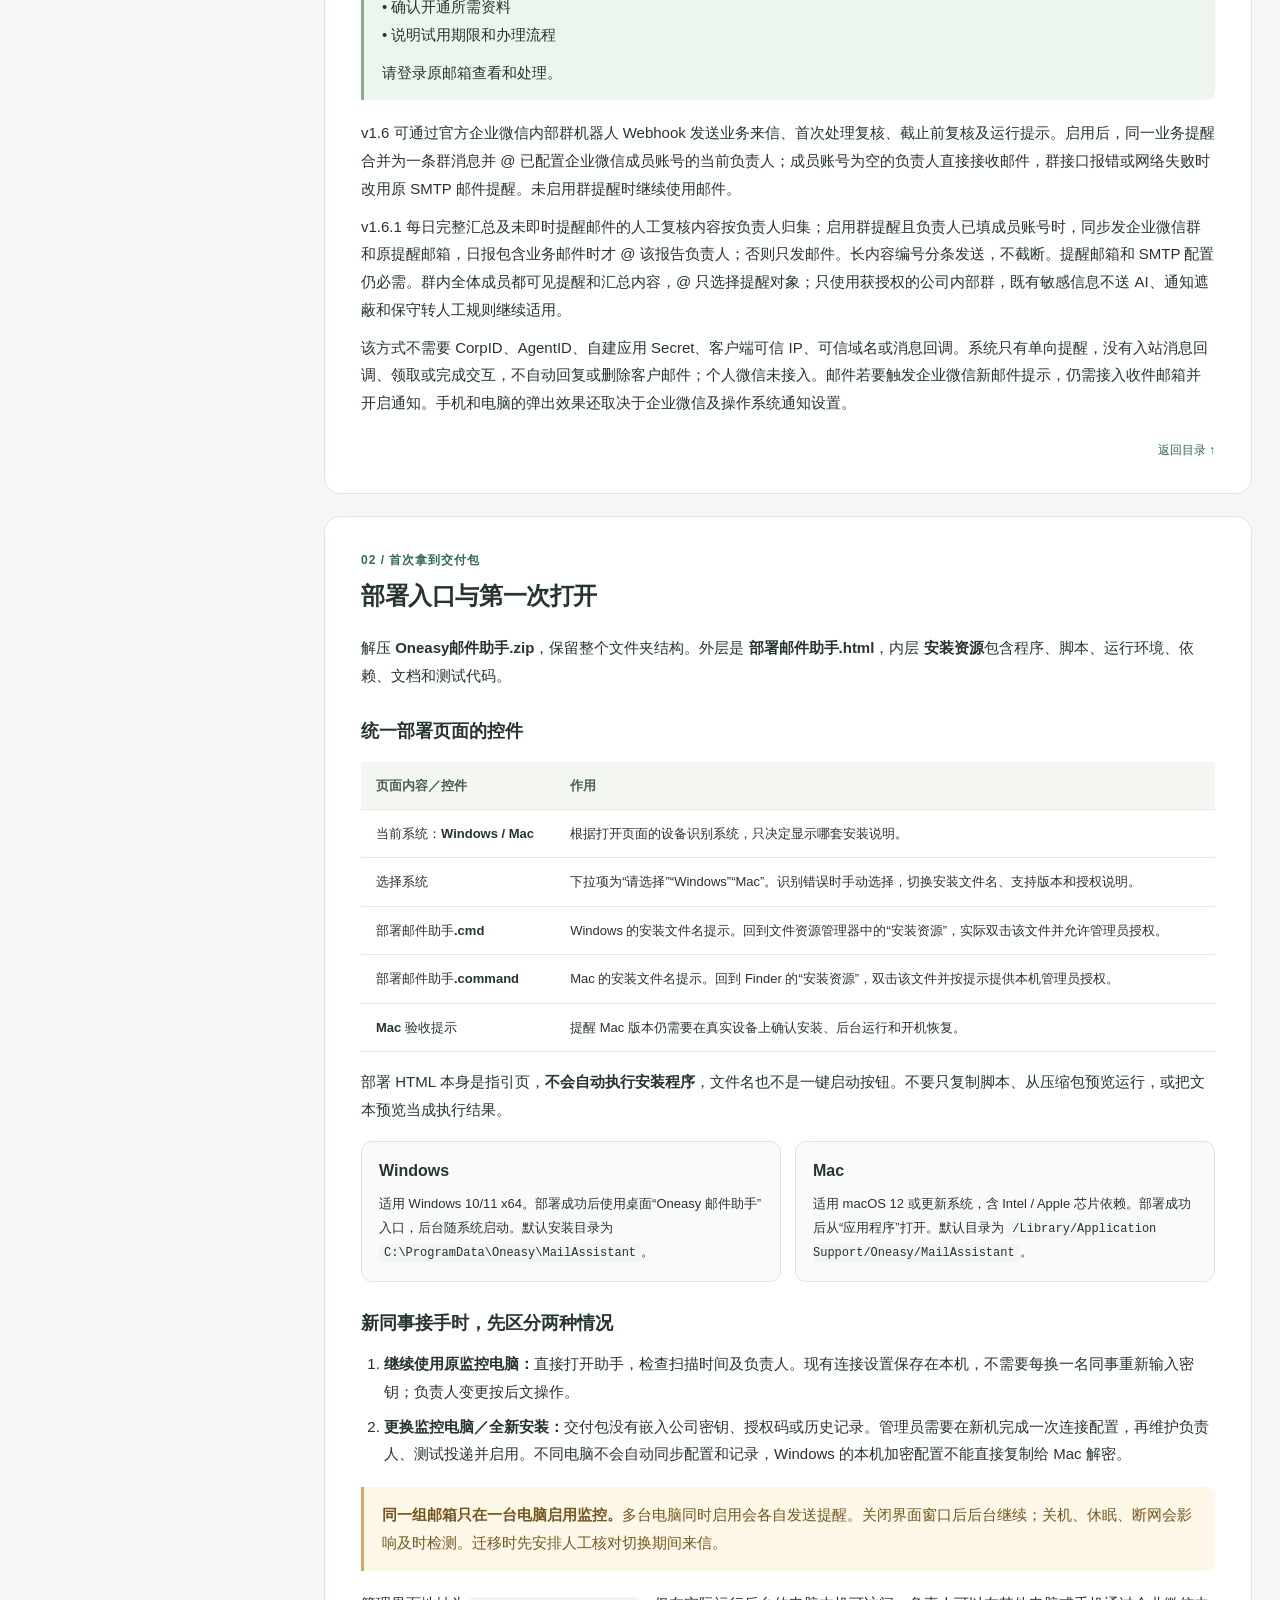
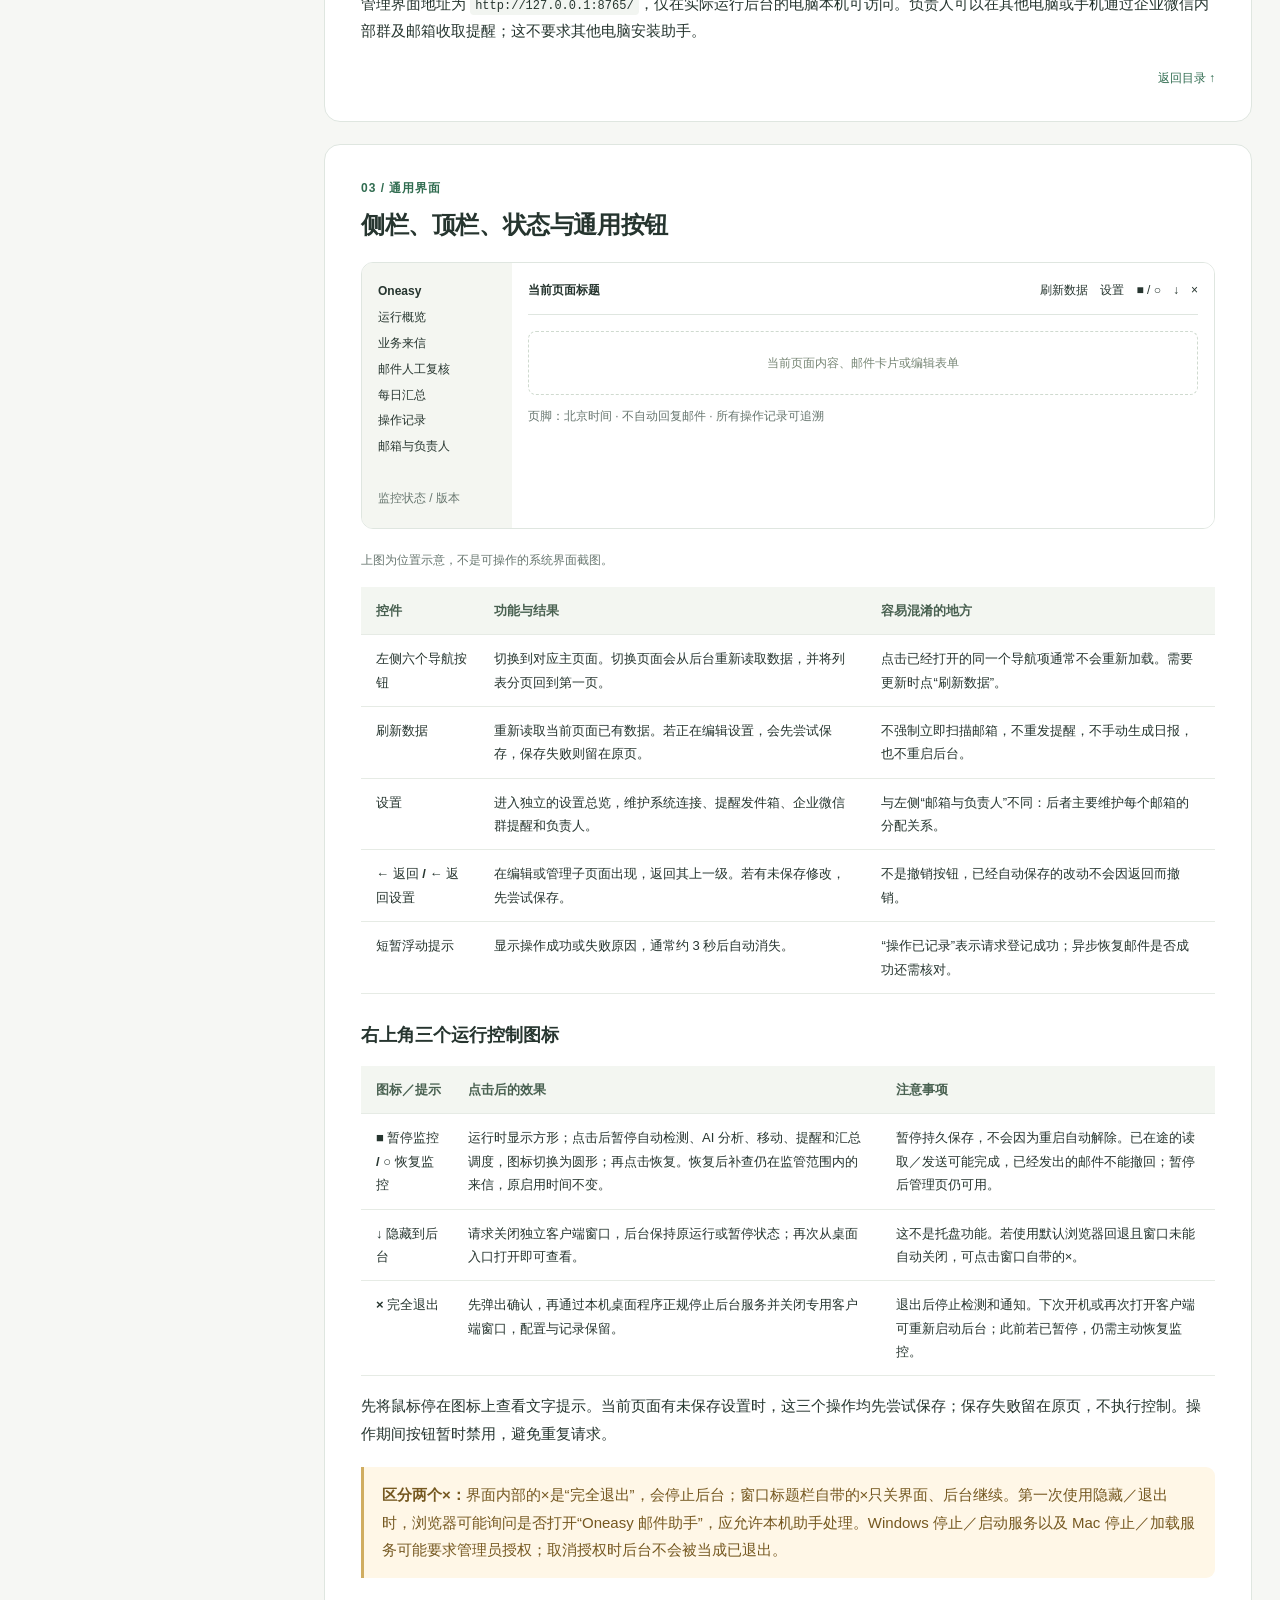
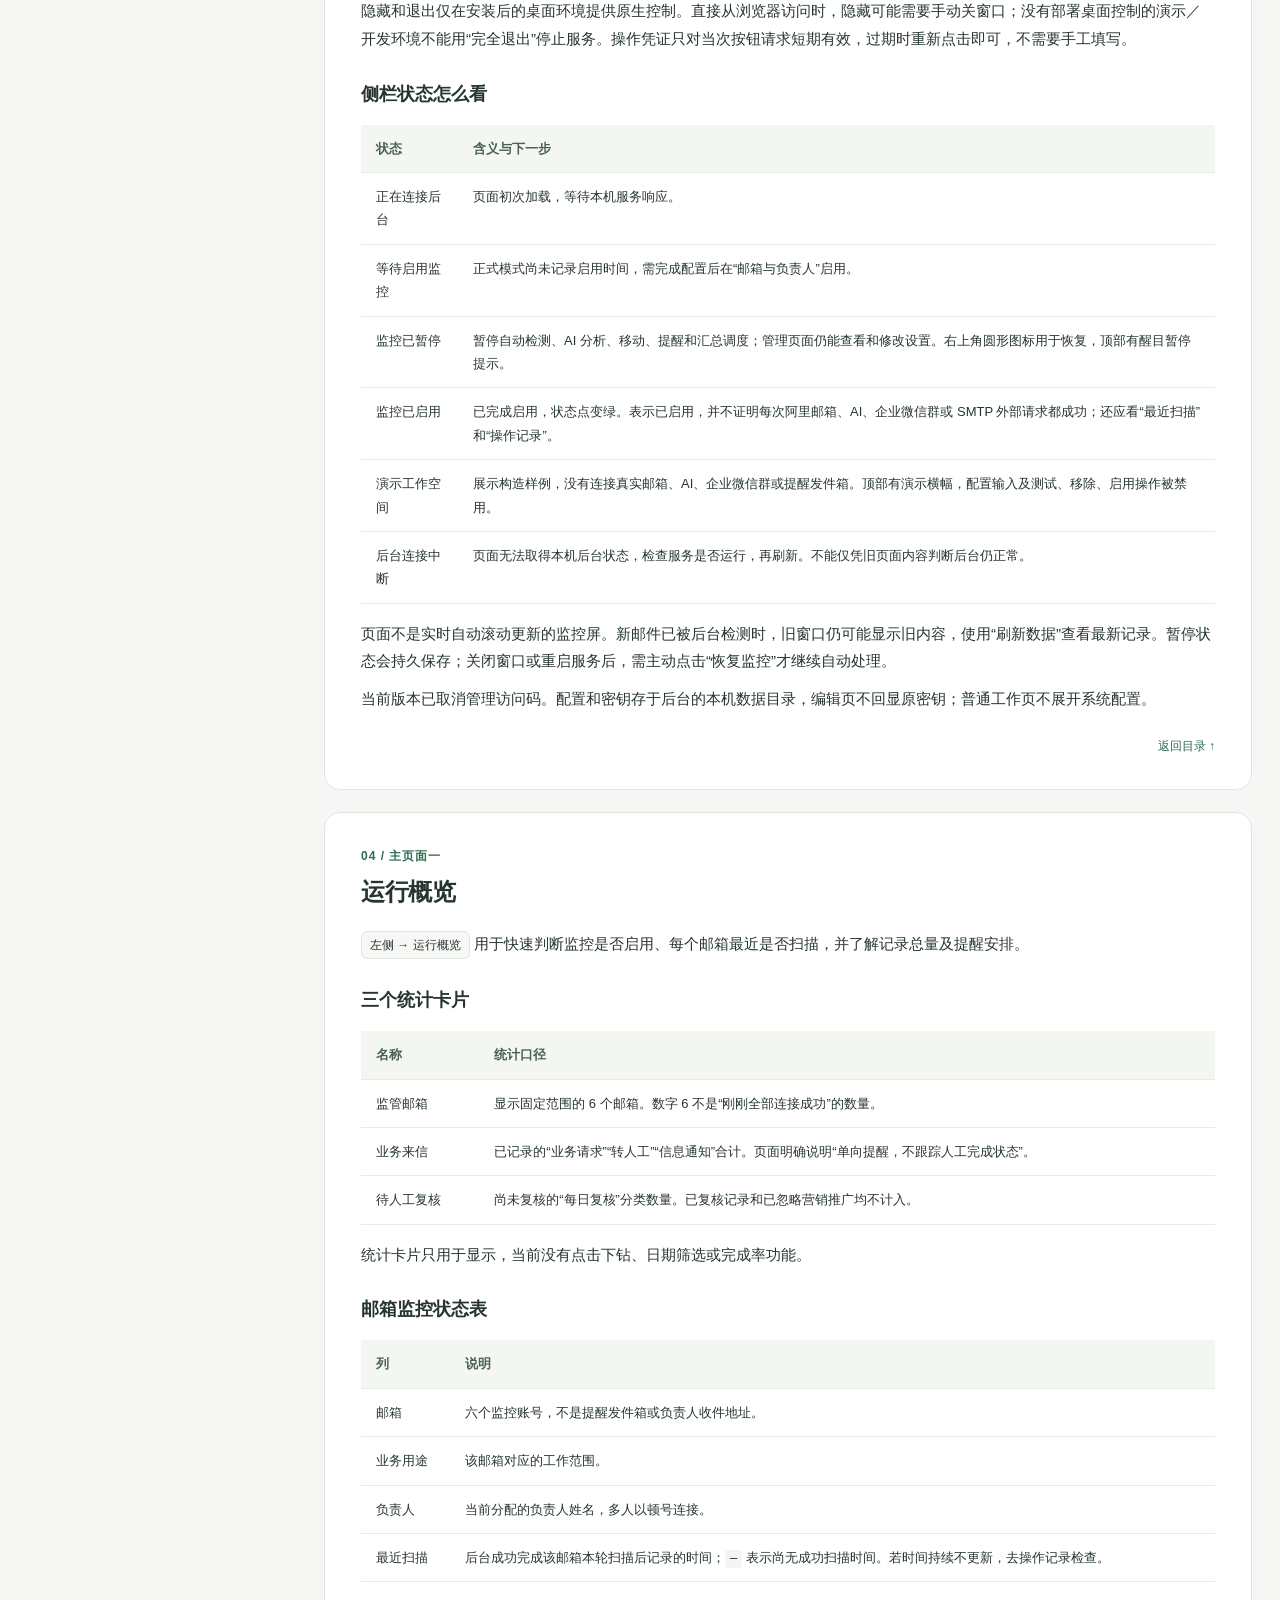
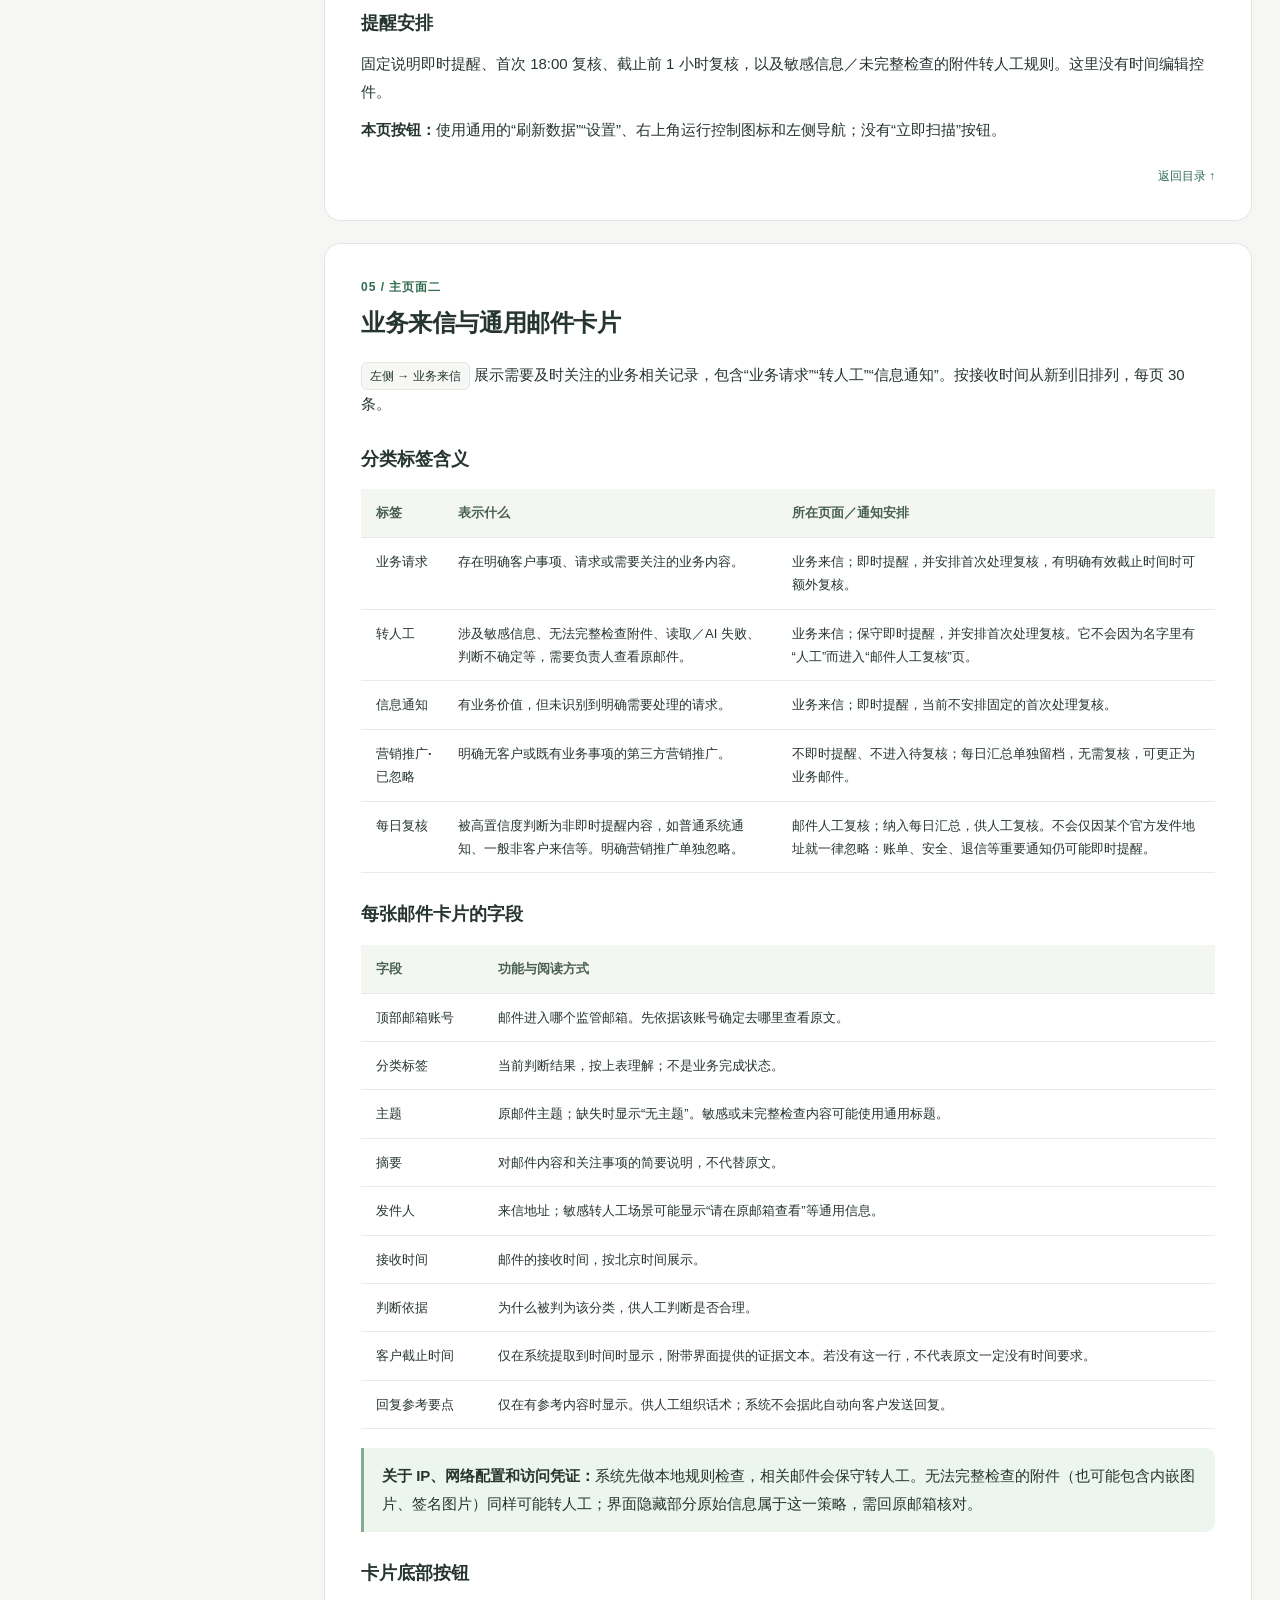
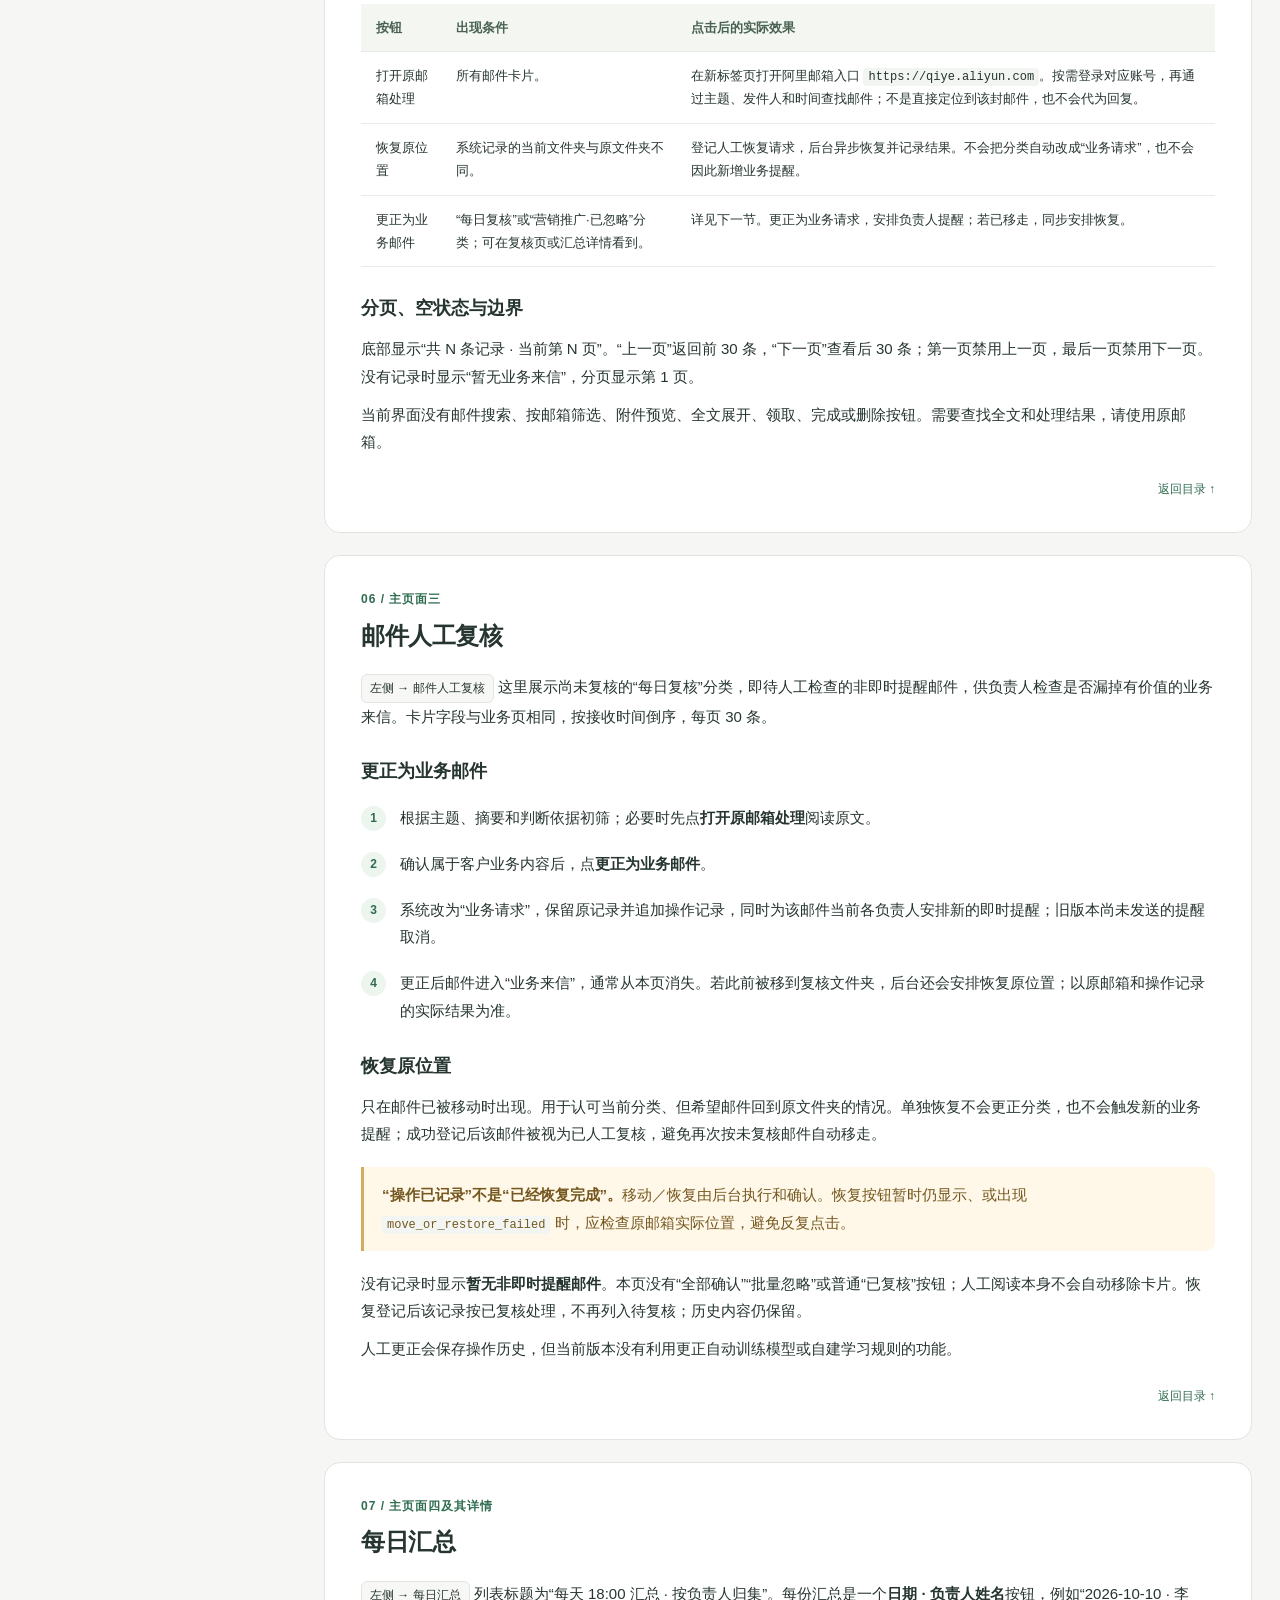
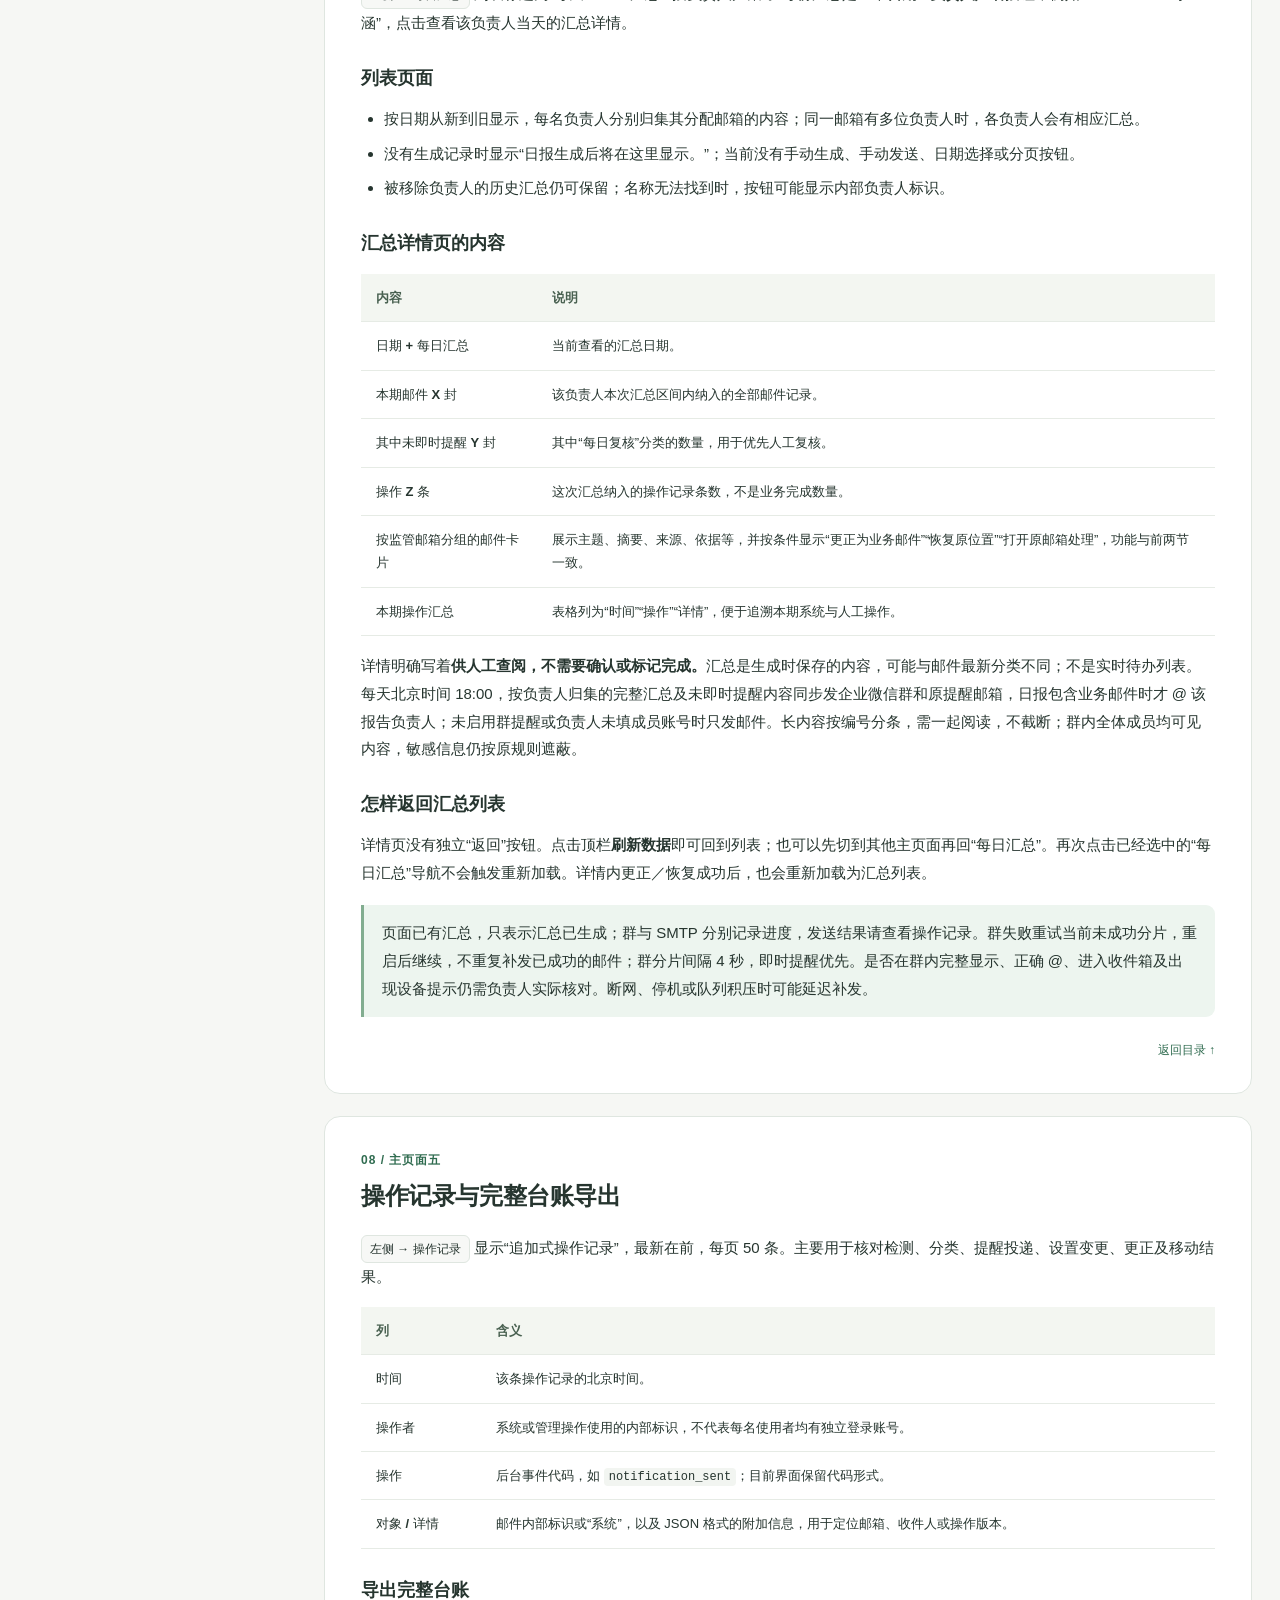
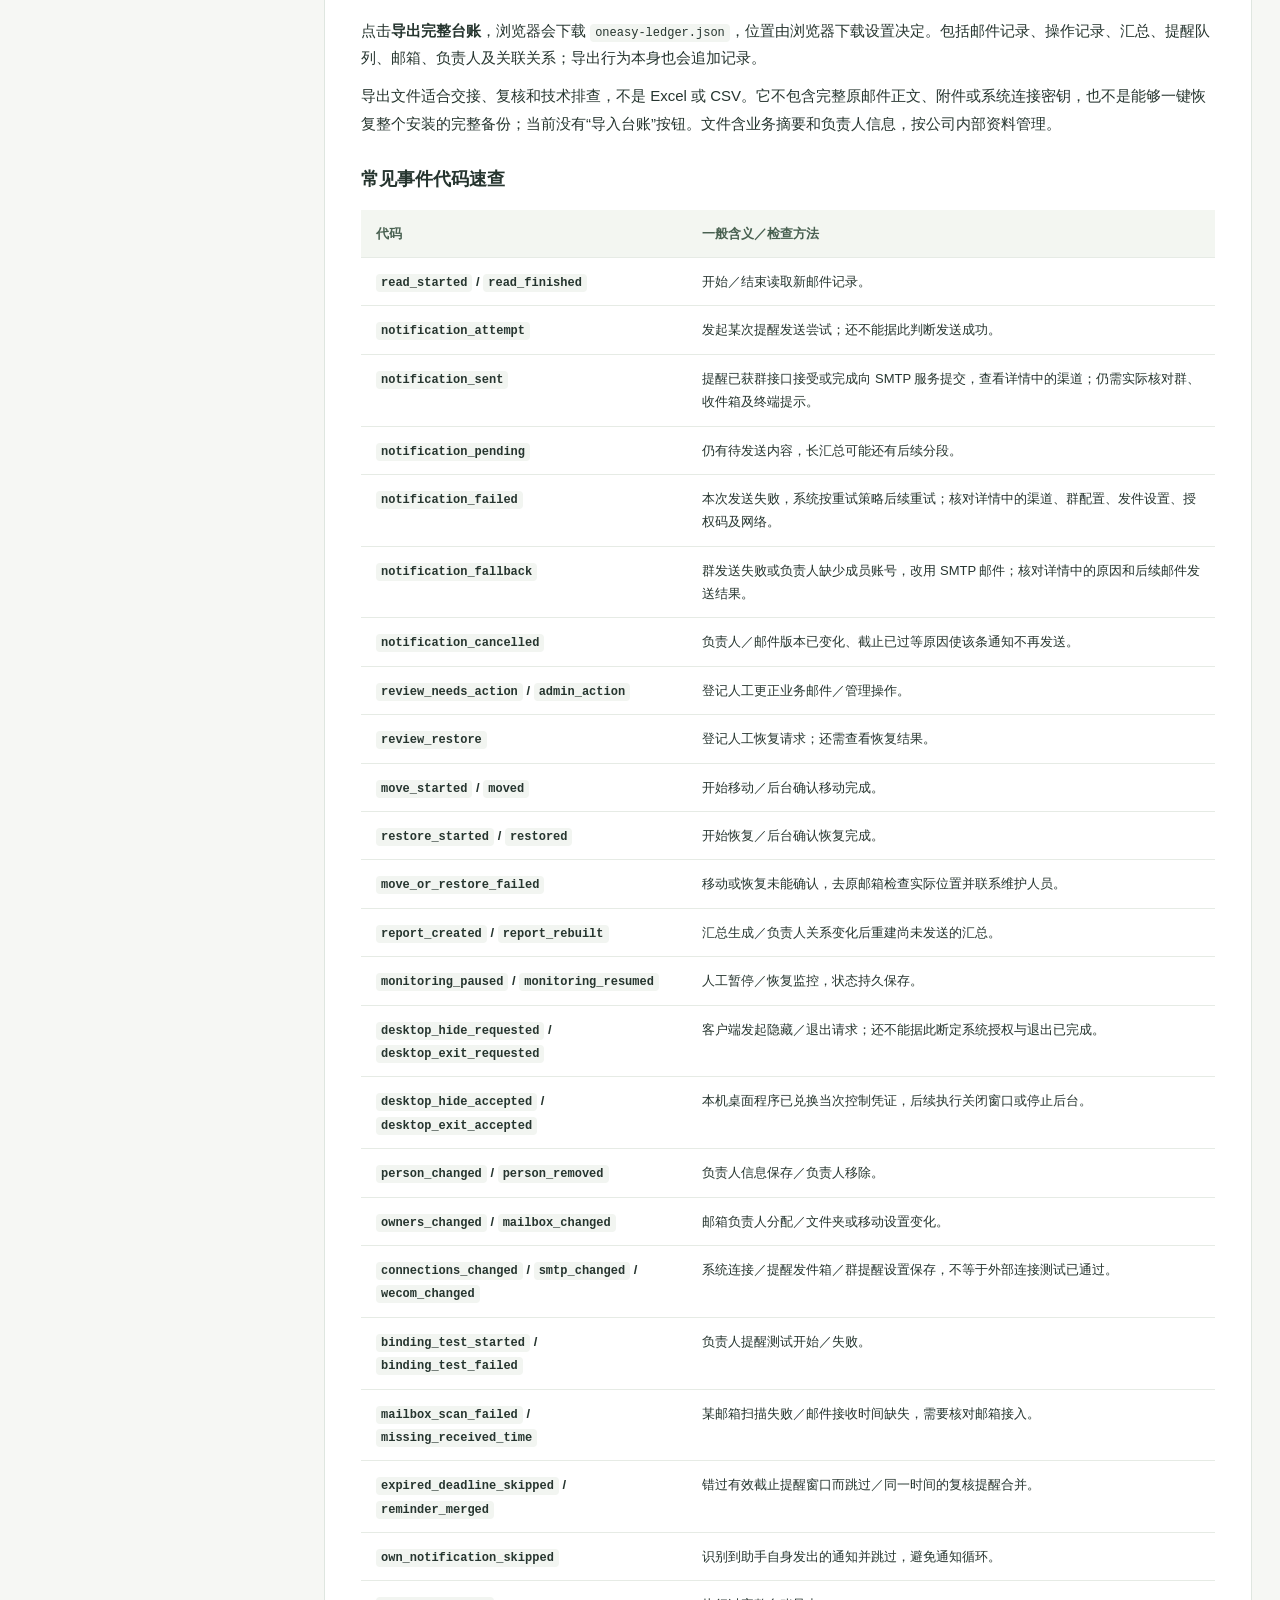
==== commit 02e99253: "Remember confirmed SMOKE form tests and suppress test notifications" ====
--- a/docs/详细使用说明.html
+++ b/docs/详细使用说明.html
@@ -53,8 +53,8 @@
       <div class="eyebrow">ONEASY MAIL ASSISTANT / USER MANUAL</div>
       <h1>Oneasy 邮件助手<br>逐页使用说明</h1>
       <p class="lead">从首次部署到日常复核，说明每一个页面、按钮和设置项的用途，以及操作之后系统实际会做什么。</p>
-      <div class="meta"><span class="tag">统一交付包 v1.6.11</span><span class="tag">Windows / Mac 共用界面</span><span class="tag">更新：2026-11-04</span><span class="tag">提醒渠道：企业微信内部群＋邮件</span></div>
-      <p class="caption">本说明依据本次交付源码与现有界面编写，统一安装包版本为 v1.6.11。本文中的按钮示例用于说明，不会执行助手操作。</p>
+      <div class="meta"><span class="tag">统一交付包 v1.6.12</span><span class="tag">Windows / Mac 共用界面</span><span class="tag">更新：2026-11-04</span><span class="tag">提醒渠道：企业微信内部群＋邮件</span></div>
+      <p class="caption">本说明依据本次交付源码与现有界面编写，统一安装包版本为 v1.6.12。本文中的按钮示例用于说明，不会执行助手操作。</p>
       <div class="actions"><a class="primary" href="#workflows">查看日常操作步骤</a><a href="#button-index">查找按钮</a><button type="button" id="print-manual">打印／另存为 PDF</button></div>
     </header>
 
@@ -91,7 +91,7 @@
       <p><strong>如何确认修复：</strong>打开“运行概览”，点击“刷新数据”，核对受影响邮箱的最近成功扫描时间；在“操作记录”查看扫描诊断、恢复尝试和恢复成功记录。只有完整扫描成功才记为恢复，同时取消尚未发出的旧扫描告警；成功不会另外发群消息。已检测邮件保留去重记录，不因重试重复发业务提醒。</p>
       <p>只有业务来信、业务处理复核及含业务邮件的日报保留 @。纯运行、广告或空日报不 @；18:00完整日报与原提醒邮箱仍保留。恢复尝试和结果保留在助手的操作记录中，不附加到每日通知。</p>
       <h3 id="notice-context">测试邮件和时间来源（v1.6.11）</h3>
-      <p>明确写明本邮件是模拟、用于验证提醒的邮件显示“测试邮件”，保留一次验证通知，不建议实际开通、回复、录入CRM或生成业务处理复核。公司名为test、客户申请试用不等于测试邮件。敏感信息与安全风险仍优先人工处理。</p>
+      <p>明确写明本邮件是模拟、用于验证提醒的邮件显示“测试邮件”，按最新规则静默留档，不发送即时或办理复核提醒，也不作为每日对外汇总中的待办或@对象。完整台账及汇总详情仍保留，可人工更正为业务。已确认的运营表单（指定发收件地址、主题“新试用申请提交”、姓名Oneasy SMOKE及公司SMOKE-日期编号）也按测试留档；单独出现SMOKE、公司名test或客户申请试用不等于测试邮件。敏感信息与安全风险仍优先人工处理。</p>
       <p>客户截止时间必须有可核对原文和明确来源，才会安排截止前提醒。表单的“后续行动建议”、内部SLA等单列为“内部跟进建议（非客户截止时间）”；测试中的模板建议注明无需执行。时间来源不明时提示人工核对，不冒称客户要求，也不杜撰具体日期。已发出的历史提醒保留原记录。</p>
       <h3 id="web-ad-filter">官网广告与AI收录推销过滤（v1.6.9）</h3>
       <p>向公司推销官网广告、网站推广、AI／大模型收录推荐及GEO优化服务，明确无客户业务事项时，按“无效广告”过滤。不即时提醒、不进入待复核，完整汇总保留已忽略记录。不仅因自称官方或询问“是否有需求”就视为客户业务，也不因来自某个域名就屏蔽全部邮件。</p>
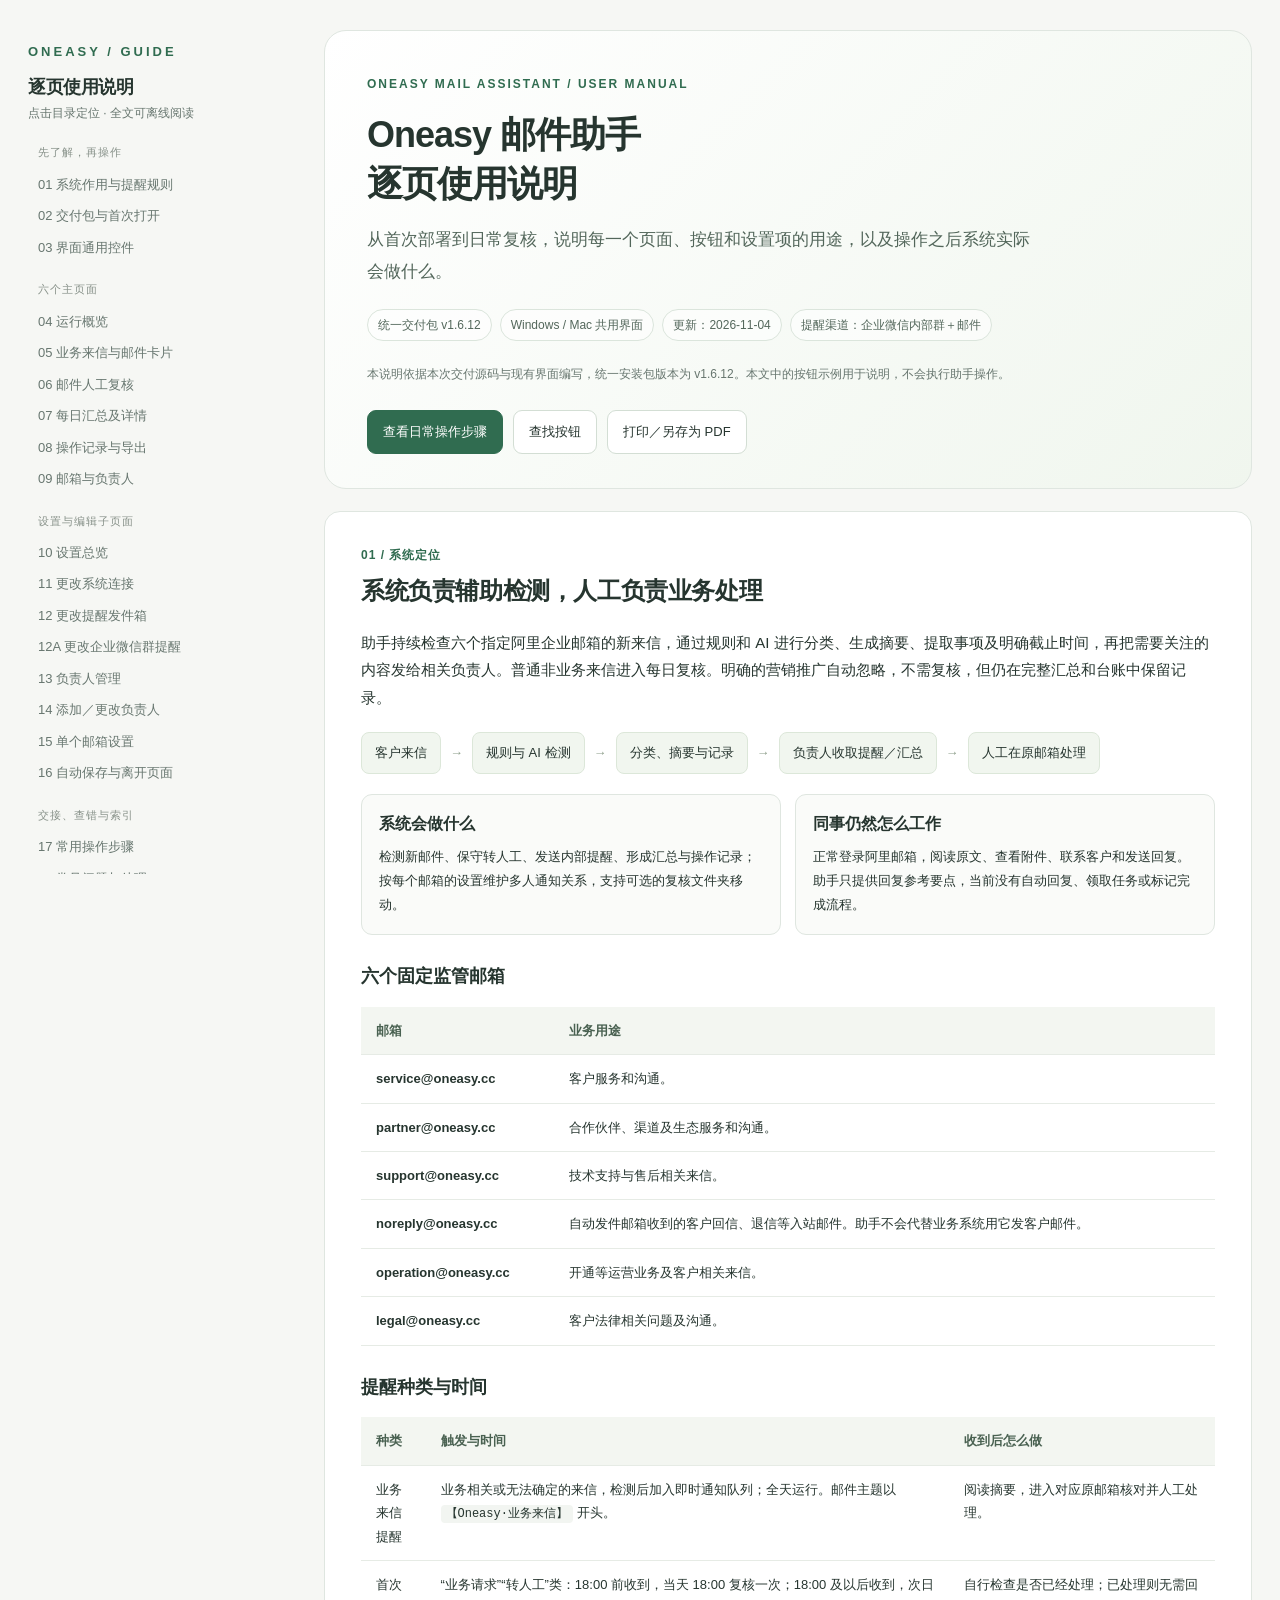
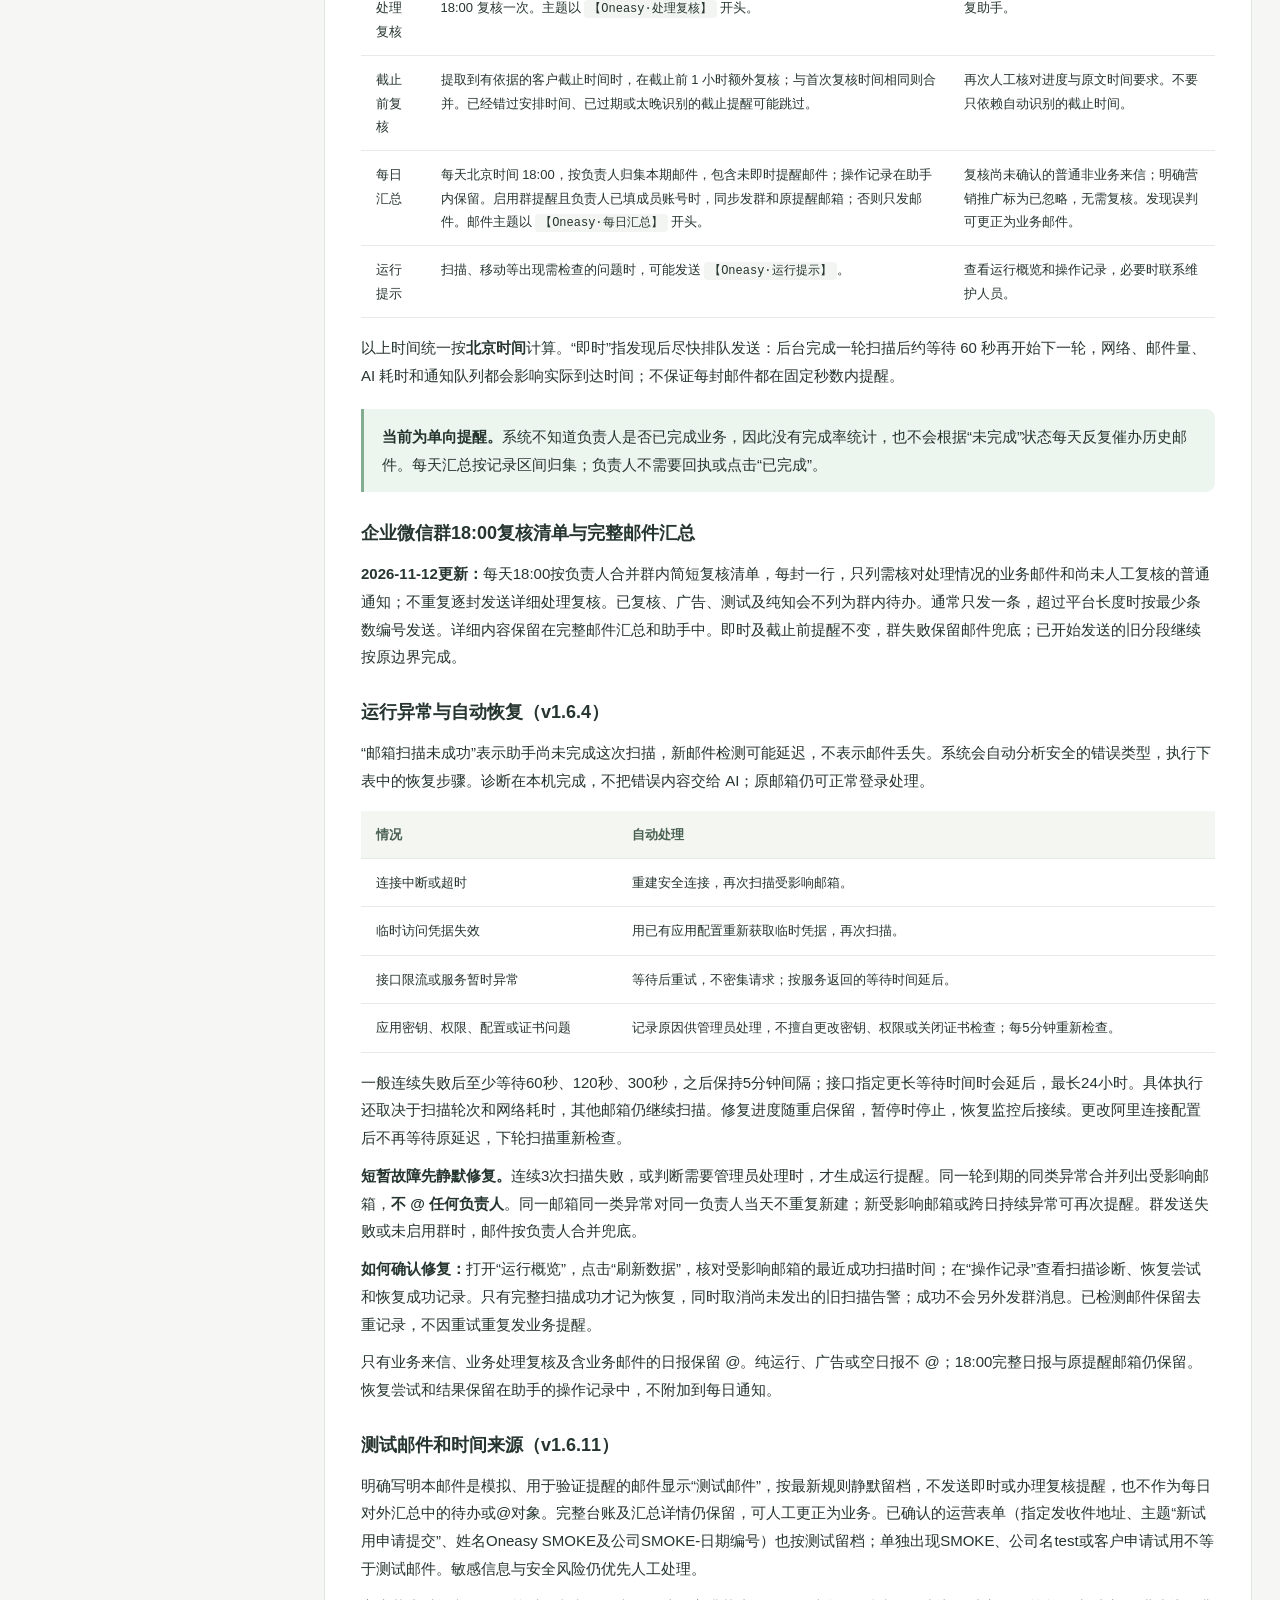
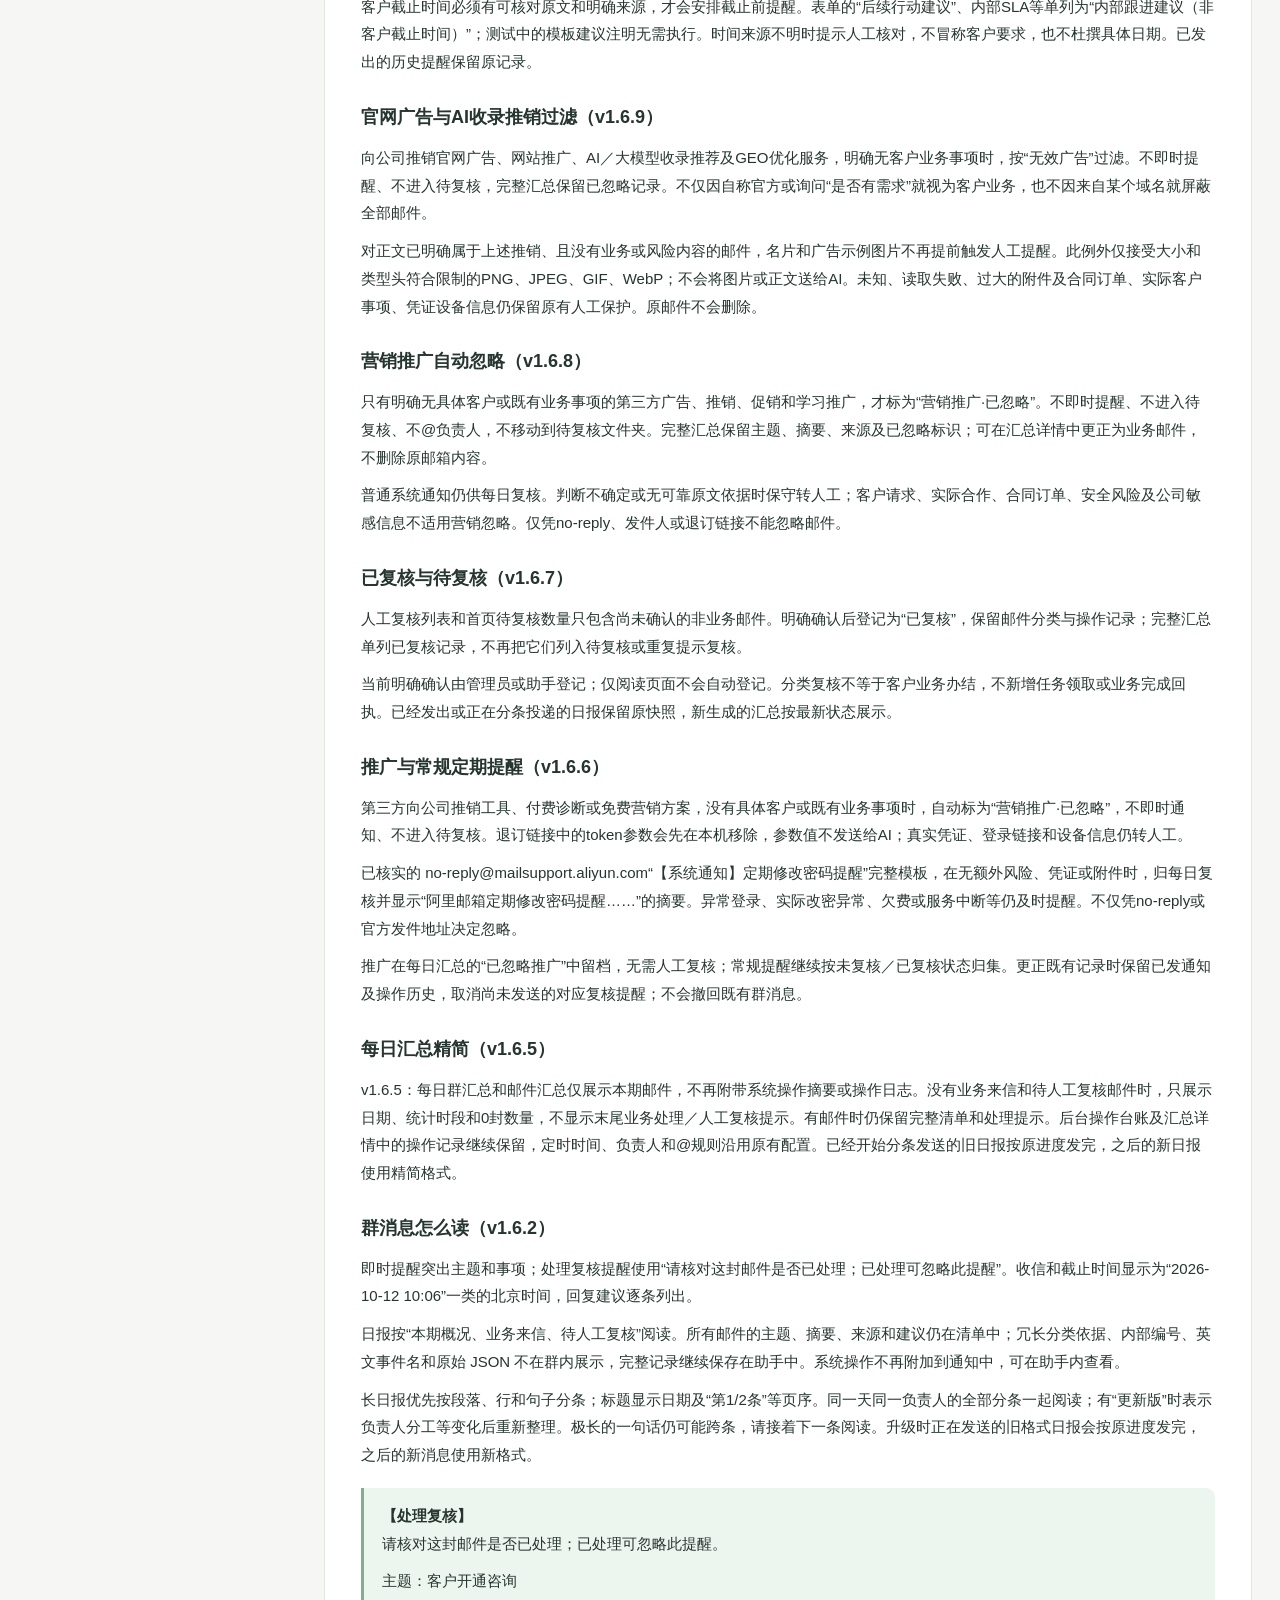
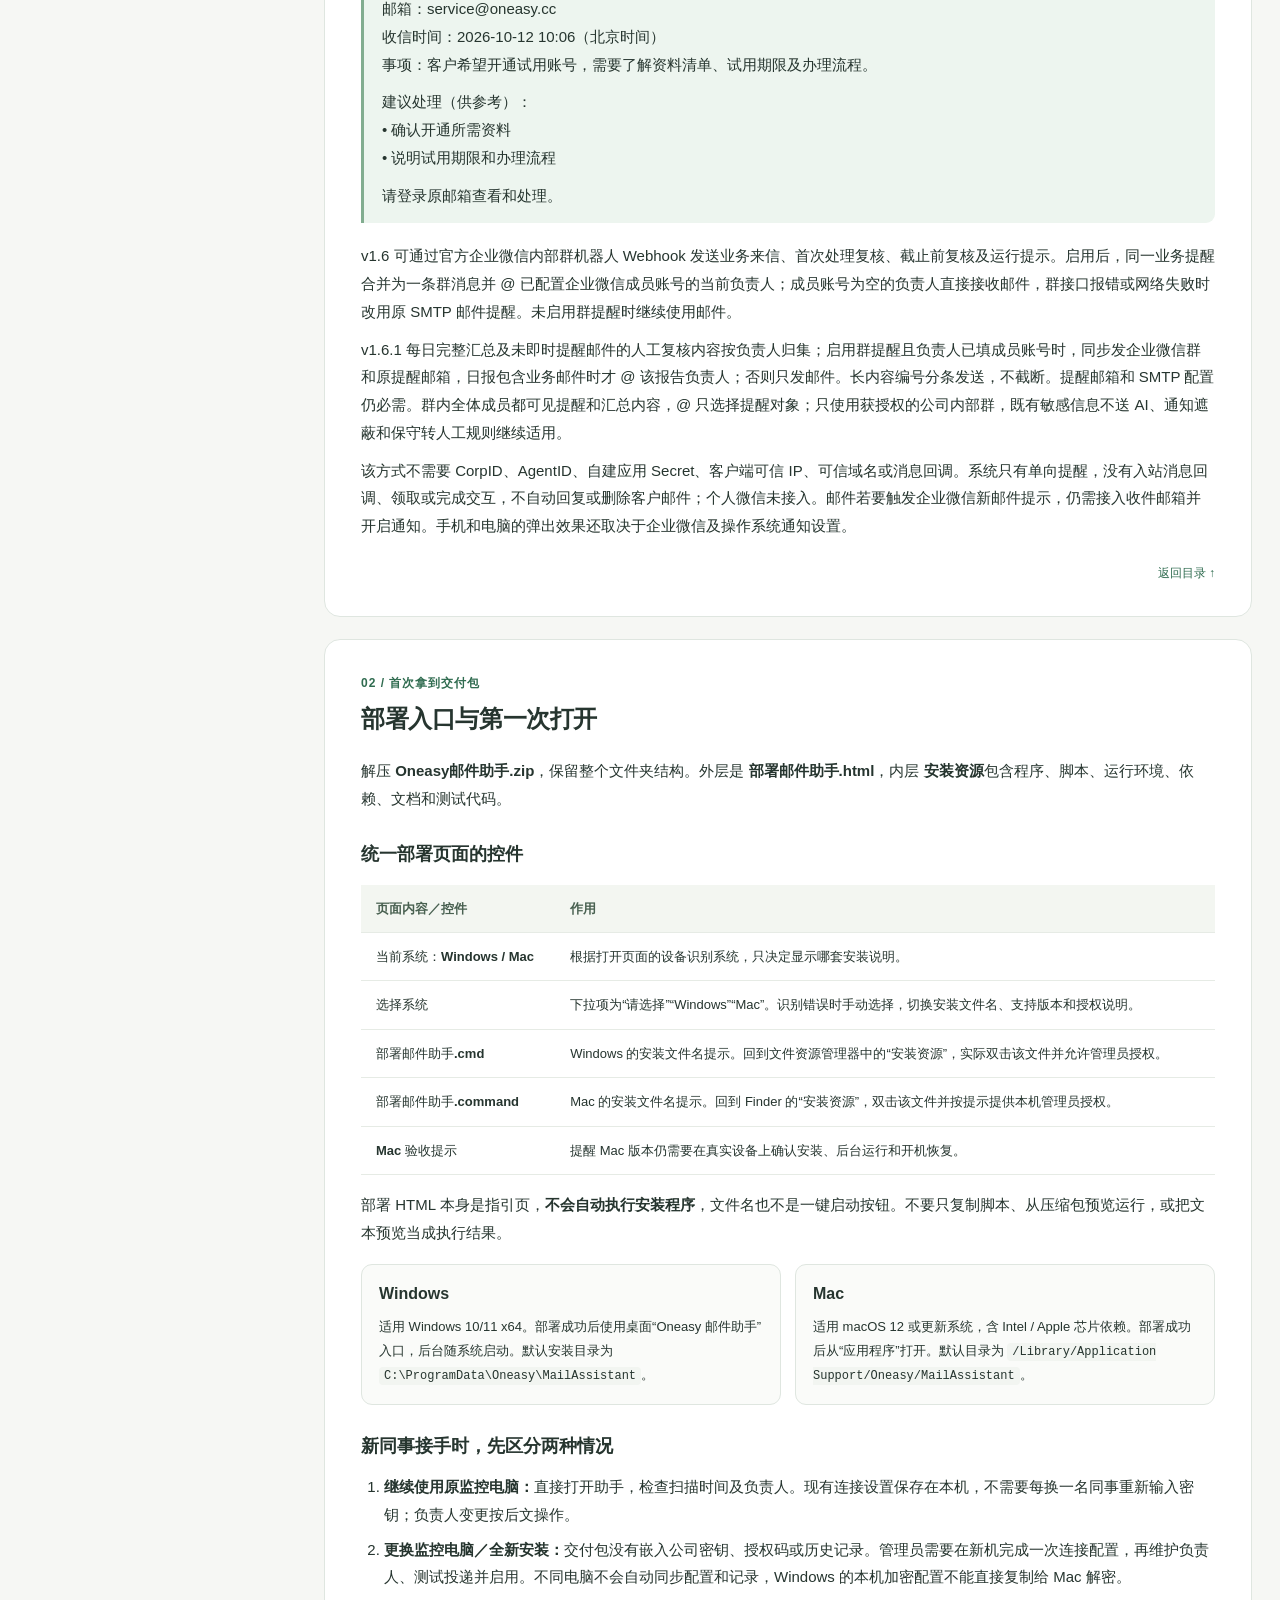
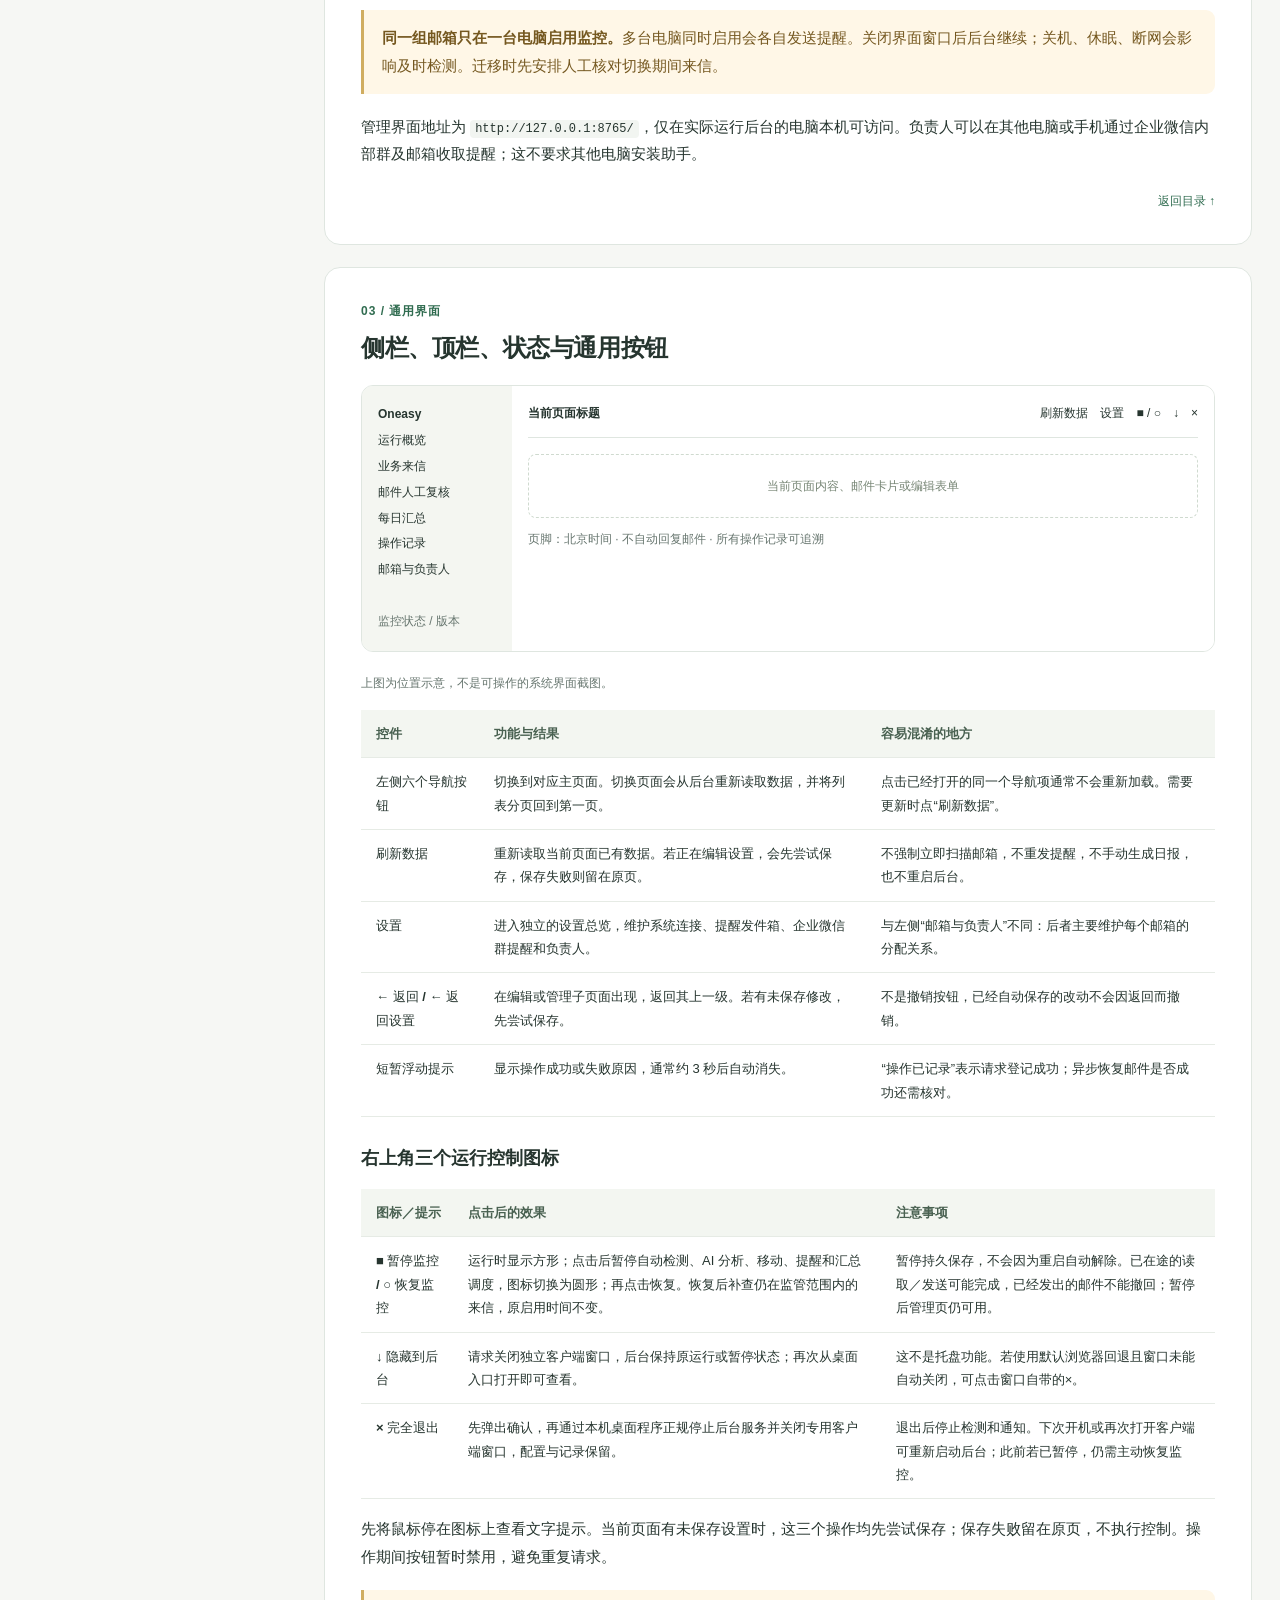
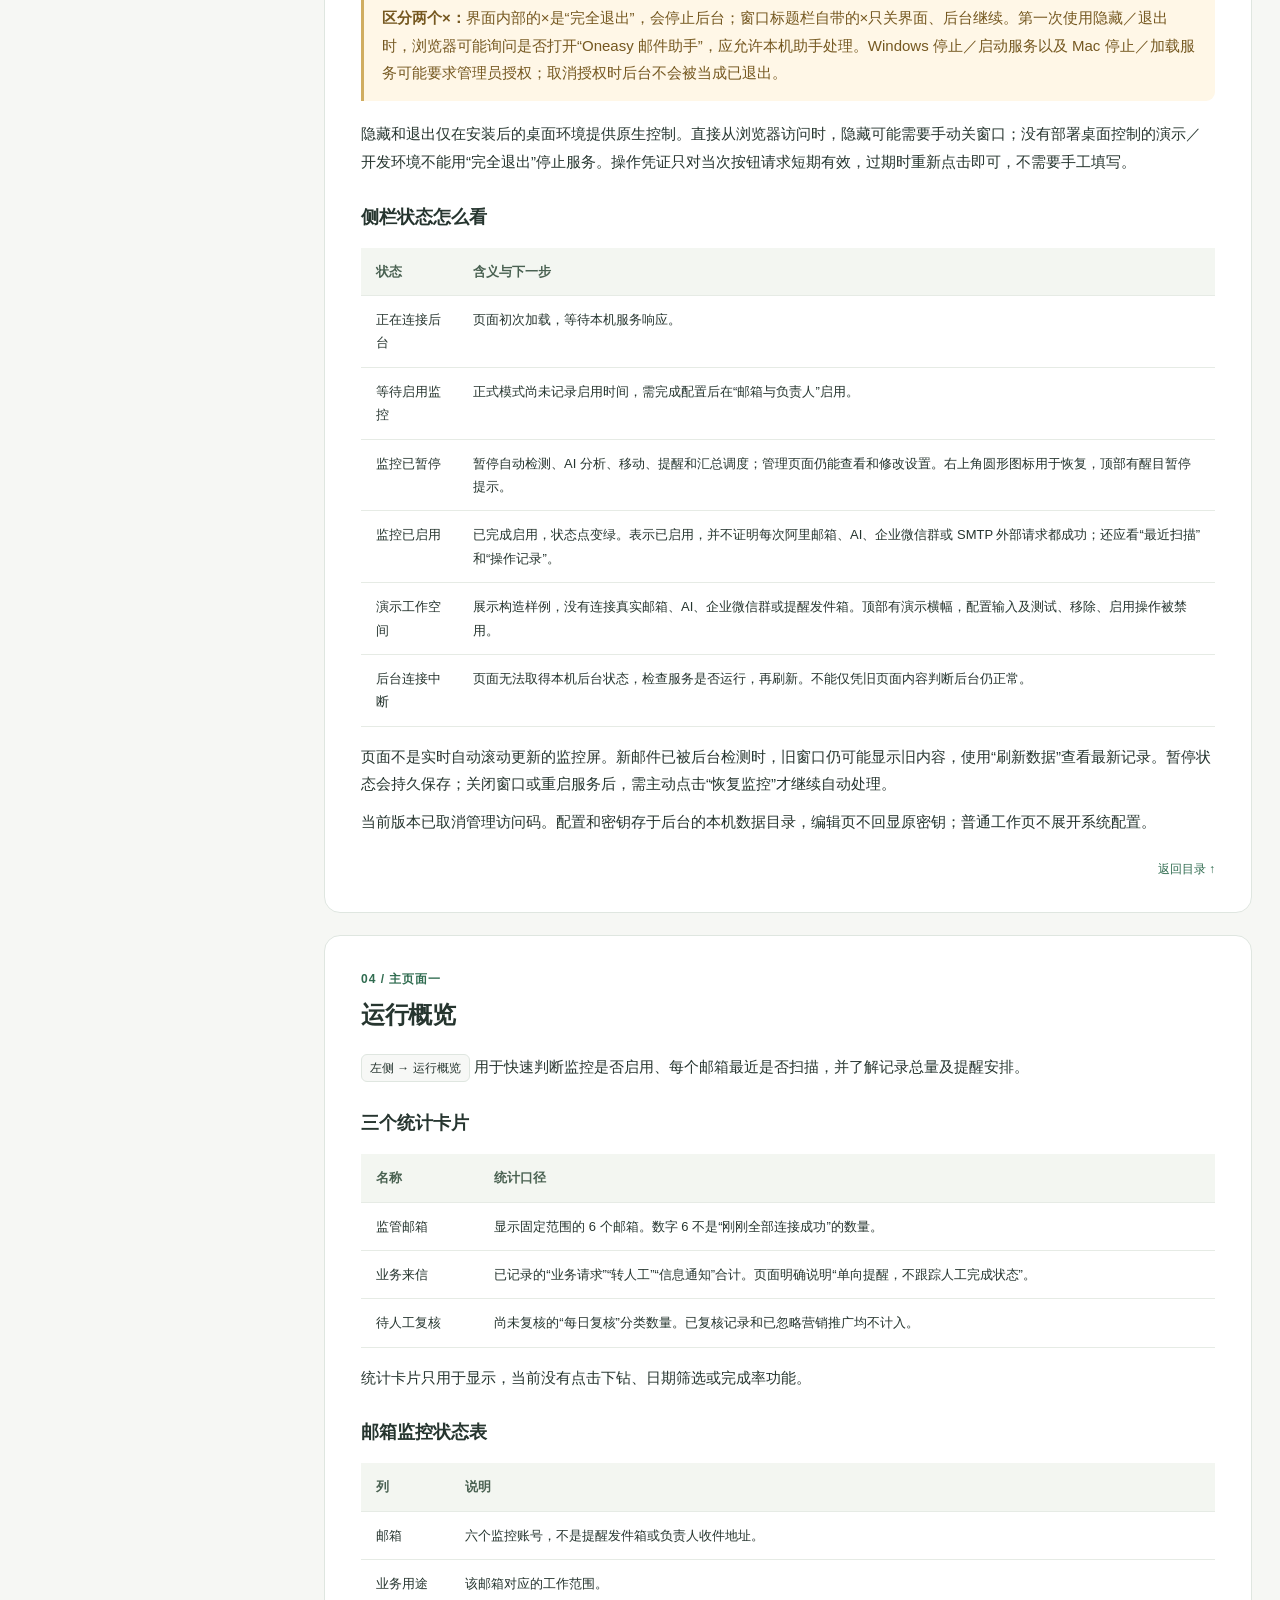
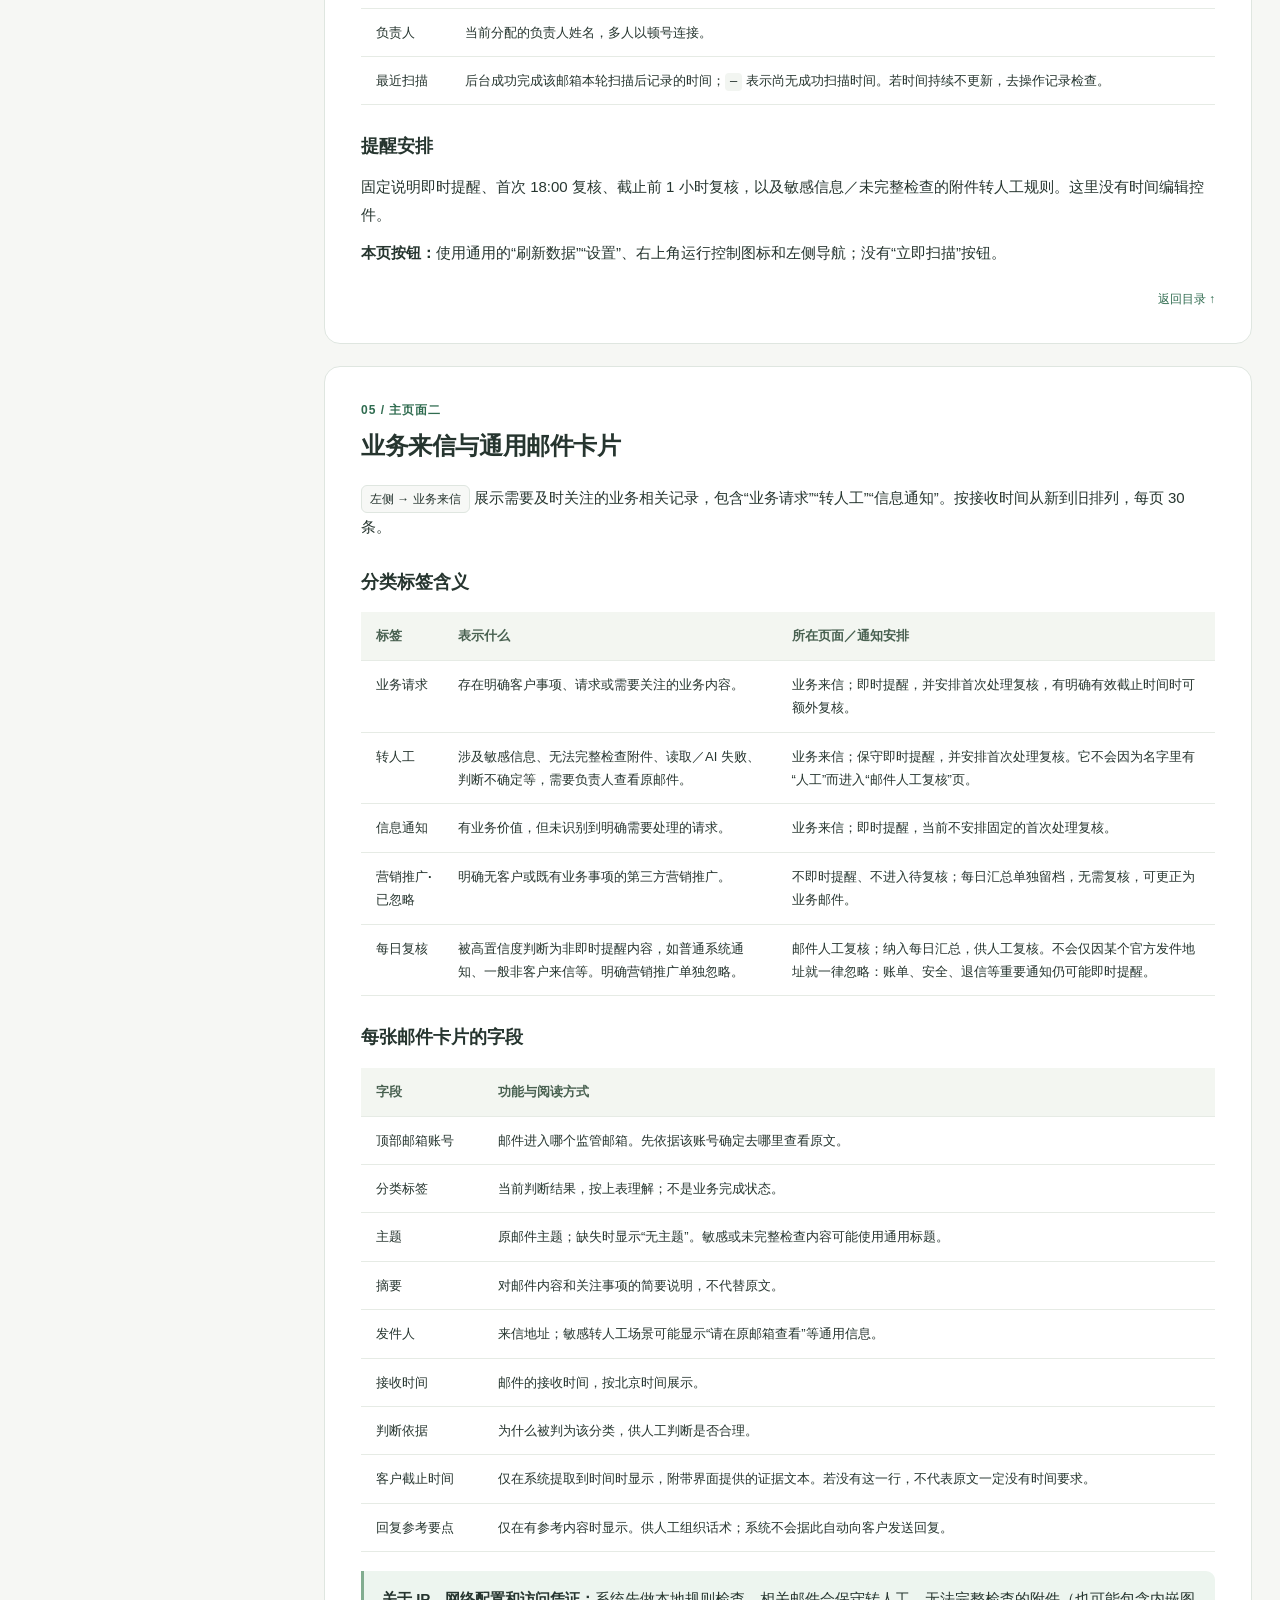
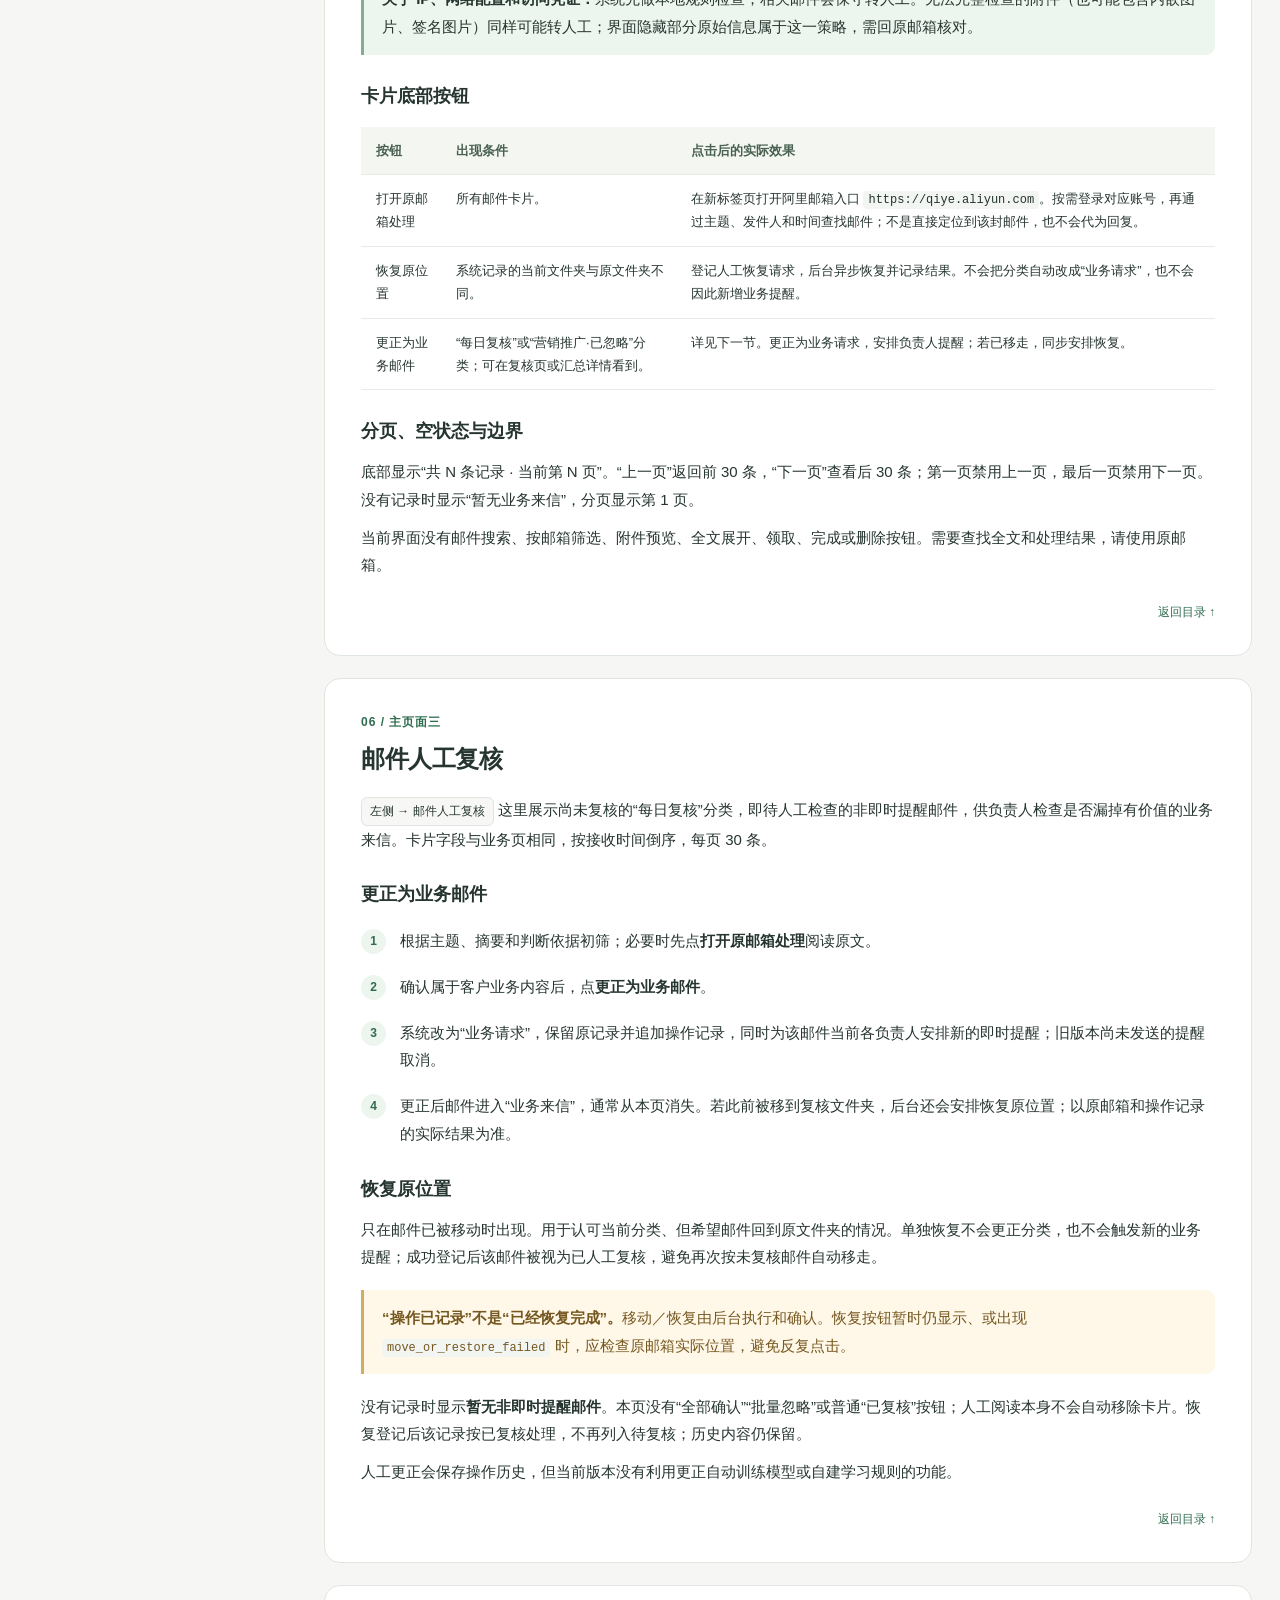
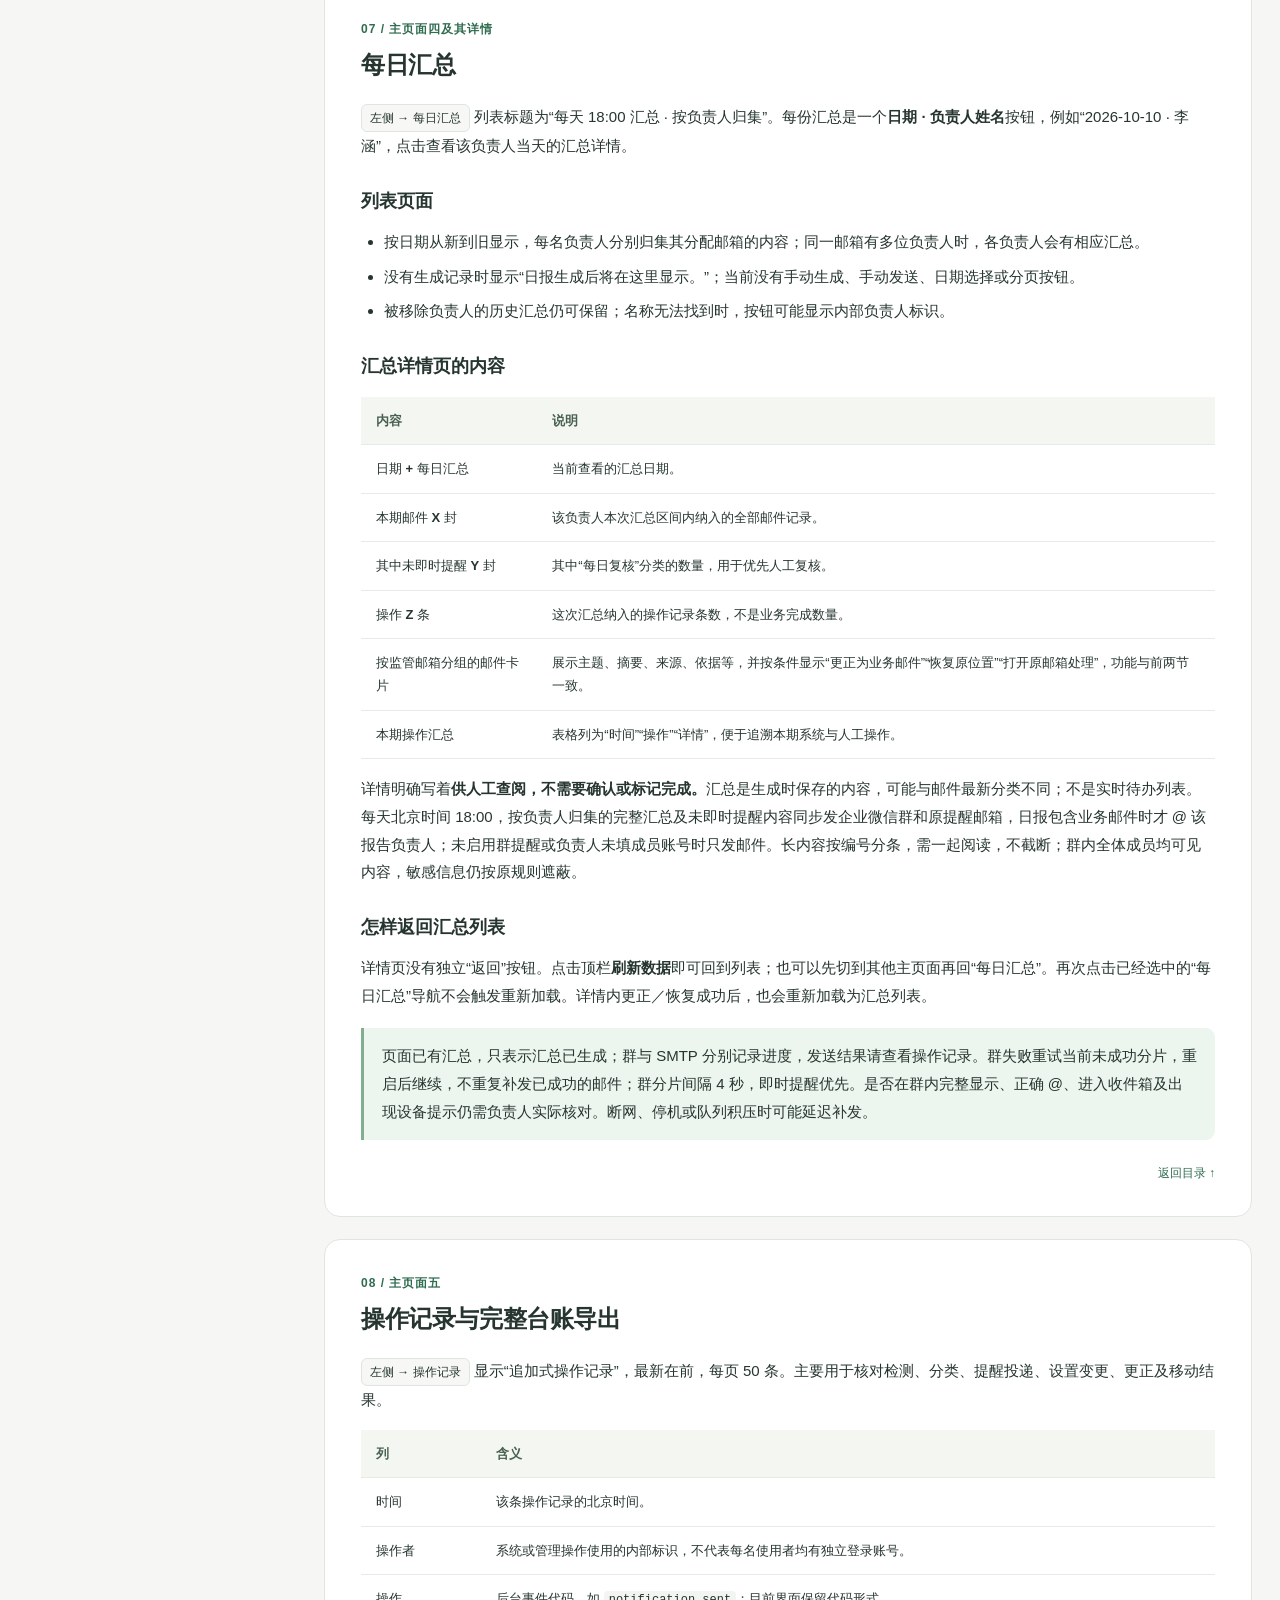
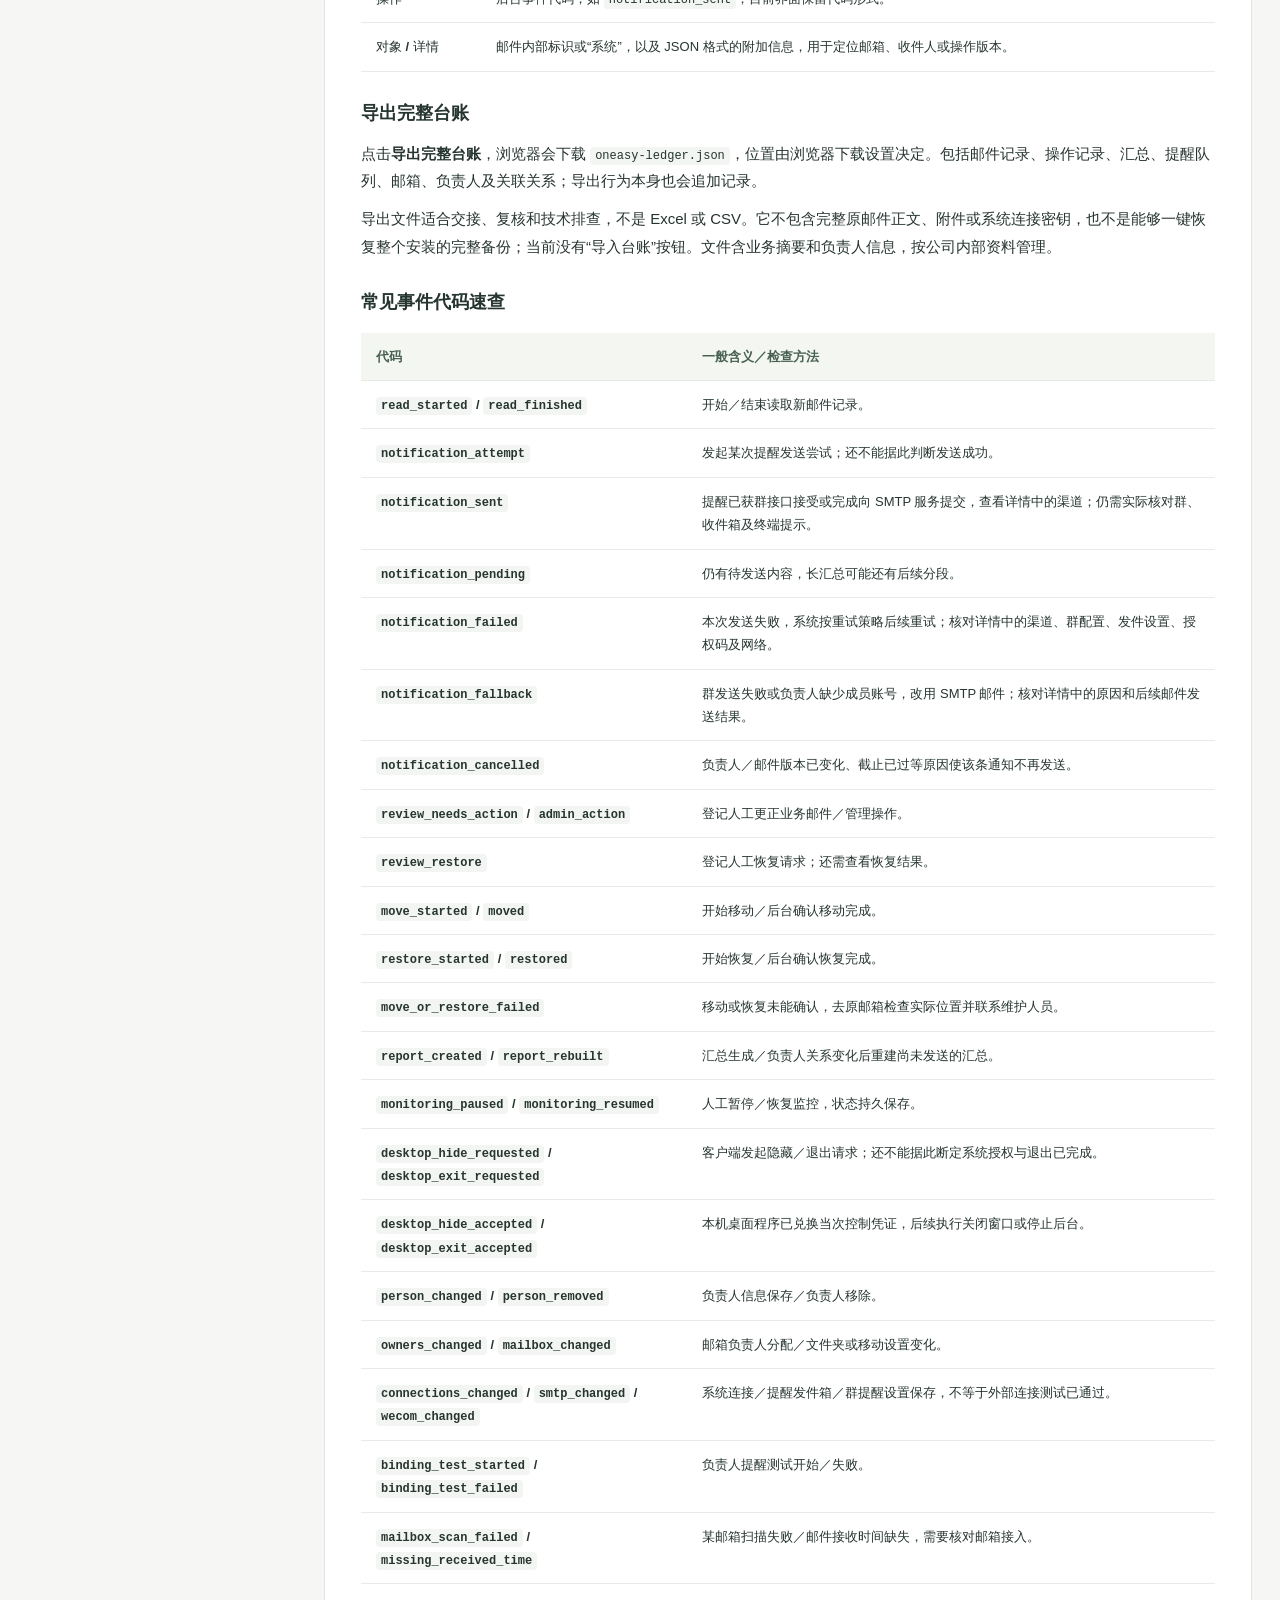
==== commit 7aa51229: "Consolidate evening WeCom reviews into brief checklists Merge due handling checks into per-owner dai" ====
--- a/docs/详细使用说明.html
+++ b/docs/详细使用说明.html
@@ -77,7 +77,8 @@
       </tbody></table></div>
       <p>以上时间统一按<strong>北京时间</strong>计算。“即时”指发现后尽快排队发送：后台完成一轮扫描后约等待 60 秒再开始下一轮，网络、邮件量、AI 耗时和通知队列都会影响实际到达时间；不保证每封邮件都在固定秒数内提醒。</p>
       <div class="callout"><p><strong>当前为单向提醒。</strong>系统不知道负责人是否已完成业务，因此没有完成率统计，也不会根据“未完成”状态每天反复催办历史邮件。每天汇总按记录区间归集；负责人不需要回执或点击“已完成”。</p></div>
-      <h3>企业微信群提醒与每日完整汇总</h3>
+      <h3>企业微信群18:00复核清单与完整邮件汇总</h3>
+      <p><strong>2026-11-12更新：</strong>每天18:00按负责人合并群内简短复核清单，每封一行，只列需核对处理情况的业务邮件和尚未人工复核的普通通知；不重复逐封发送详细处理复核。已复核、广告、测试及纯知会不列为群内待办。通常只发一条，超过平台长度时按最少条数编号发送。详细内容保留在完整邮件汇总和助手中。即时及截止前提醒不变，群失败保留邮件兜底；已开始发送的旧分段继续按原边界完成。</p>
       <h3 id="system-alerts">运行异常与自动恢复（v1.6.4）</h3>
       <p>“邮箱扫描未成功”表示助手尚未完成这次扫描，新邮件检测可能延迟，不表示邮件丢失。系统会自动分析安全的错误类型，执行下表中的恢复步骤。诊断在本机完成，不把错误内容交给 AI；原邮箱仍可正常登录处理。</p>
       <div class="table-wrap"><table><thead><tr><th>情况</th><th>自动处理</th></tr></thead><tbody>
